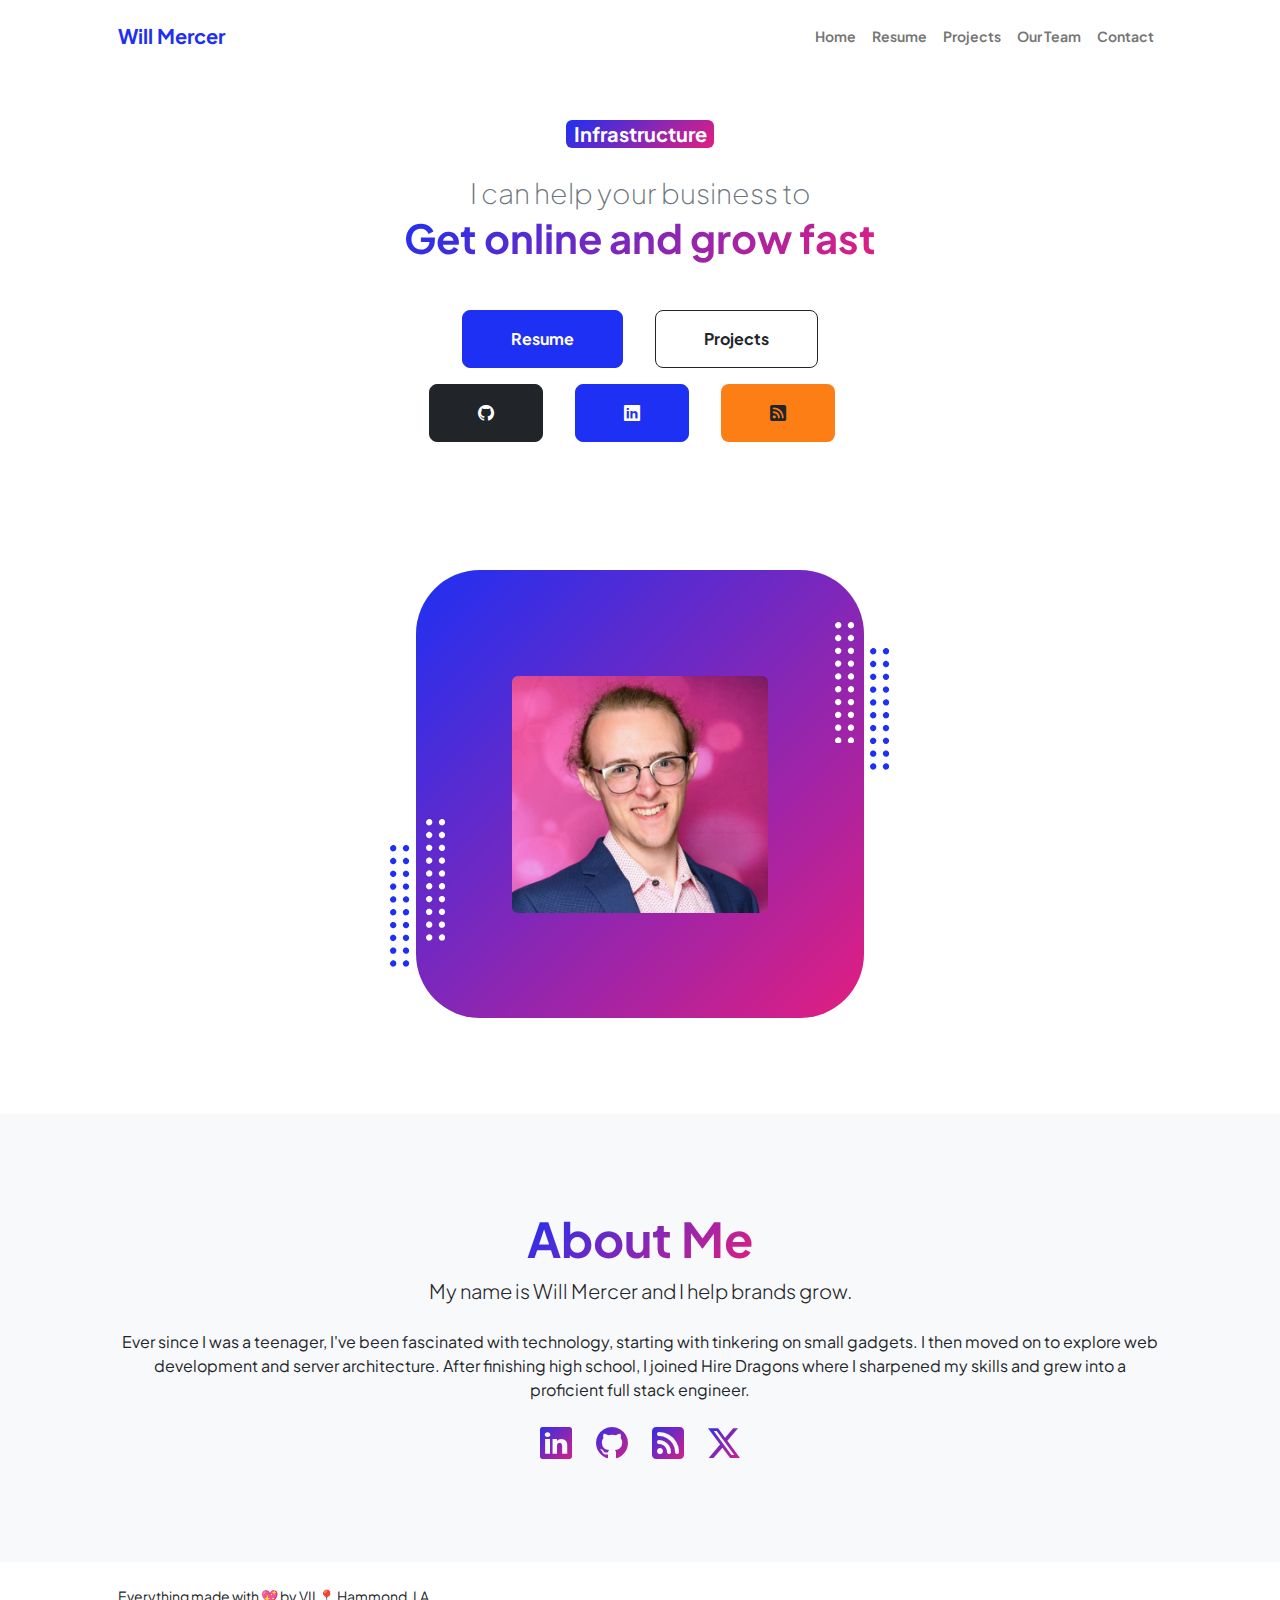
==== index.html @ 536daf63 "Update the icons library" ====
<!DOCTYPE html>
<html lang="en">
    <head>
        <meta charset="utf-8" />
        <meta name="viewport" content="width=device-width,minimum-scale=1,initial-scale=1,shrink-to-fit=no">
        <meta name="description" content="I can help your business to get online and grow fast" />
        <meta name="author" content="Will Mercer" />
        <title>Will Mercer - Welcome</title>

        <!-- Facebook Meta Tags -->
        <meta property="og:url" content="https://wdmvii.com">
        <meta property="og:type" content="website">
        <meta property="og:title" content="WDMVII">
        <meta property="og:description" content="I can help your business to get online and grow fast">
        <meta property="og:image" content="./assets/team/profile.webp">
        <!-- Twitter Meta Tags -->
        <meta name="twitter:card" content="summary_large_image">
        <meta property="twitter:domain" content="wdmvii.com">
        <meta property="twitter:url" content="https://wdmvii.com">
        <meta name="twitter:title" content="WDMVII">
        <meta name="twitter:description" content="I can help your business to get online and grow fast">
        <meta name="twitter:image" content="./assets/team/profile.webp">

        <!-- Favicon-->
        <link rel="icon" type="image/x-icon" href="./assets/favicon.ico" />
        <!-- Custom Google font-->
        <link rel="preconnect" href="https://fonts.googleapis.com" />
        <link rel="preconnect" href="https://fonts.gstatic.com" crossorigin />
        <link href="https://fonts.googleapis.com/css2?family=Plus+Jakarta+Sans:wght@100;200;300;400;500;600;700;800;900&amp;display=swap" rel="stylesheet" />
        <!-- Bootstrap icons-->
        <link href="https://cdn.jsdelivr.net/npm/bootstrap-icons@1.11.3/font/bootstrap-icons.css" rel="stylesheet" />
        <!-- Core theme CSS (includes Bootstrap)-->
        <link href="./css/styles.css" rel="stylesheet" />
        <!-- Custom CSS-->
        <link href="./css/custom.css" rel="stylesheet" />
        <!-- Meta Pixel Code -->
        <script>
        !function(f,b,e,v,n,t,s)
        {if(f.fbq)return;n=f.fbq=function(){n.callMethod?
        n.callMethod.apply(n,arguments):n.queue.push(arguments)};
        if(!f._fbq)f._fbq=n;n.push=n;n.loaded=!0;n.version='2.0';
        n.queue=[];t=b.createElement(e);t.async=!0;
        t.src=v;s=b.getElementsByTagName(e)[0];
        s.parentNode.insertBefore(t,s)}(window, document,'script',
        'https://connect.facebook.net/en_US/fbevents.js');
        fbq('init', '340538219001765');
        fbq('track', 'PageView');
        </script>
        <noscript><img height="1" width="1" style="display:none"
        src="https://www.facebook.com/tr?id=340538219001765&ev=PageView&noscript=1"
        /></noscript>
        <!-- Meta Pixel Code -->
    </head>
    <!-- Google tag (gtag.js) -->
    <script async src="https://www.googletagmanager.com/gtag/js?id=G-04E3NE372X"></script>
    <script>
    window.dataLayer = window.dataLayer || [];
    function gtag(){dataLayer.push(arguments);}
    gtag('js', new Date());

    gtag('config', 'G-04E3NE372X');
    </script>
    <!-- Google tag (gtag.js) -->
    <body class="d-flex flex-column h-100">
        <main class="flex-shrink-0">
            <!-- Navigation-->
            <nav class="navbar navbar-expand-lg navbar-light bg-white py-3">
                <div class="container px-5">
                    <a class="navbar-brand" href="/"><span class="fw-bolder text-primary">Will Mercer</span></a>
                    <button class="navbar-toggler" type="button" data-bs-toggle="collapse" data-bs-target="#navbarSupportedContent" aria-controls="navbarSupportedContent" aria-expanded="false" aria-label="Toggle navigation"><span class="navbar-toggler-icon"></span></button>
                    <div class="collapse navbar-collapse" id="navbarSupportedContent">
                        <ul class="navbar-nav ms-auto mb-2 mb-lg-0 small fw-bolder">
                            <li class="nav-item"><a class="nav-link" href="index.html">Home</a></li>
                            <li class="nav-item"><a class="nav-link" href="resume.html">Resume</a></li>
                            <li class="nav-item"><a class="nav-link" href="projects.html">Projects</a></li>
                            <li class="nav-item"><a class="nav-link" href="team.html">Our Team</a></li>
                            <li class="nav-item"><a class="nav-link" href="contact.html">Contact</a></li>
                        </ul>
                    </div>
                </div>
            </nav>
            <!-- Header-->
            <header id="main-header" class="py-5">
                <div class="container px-5 pb-5">
                    <div class="row gx-5 align-items-center">
                        <div class="col-xxl-5">
                            <!-- Header text content-->
                            <div class="text-center text-xxl-start">
                                <div class="badge bg-gradient-primary-to-secondary text-white mb-4">
                                    <div class="ticker fs-5">
                                        <div class="ticker-item fade show">Infrastructure</div>
                                        <div class="ticker-item fade d-none">Development</div>
                                        <div class="ticker-item fade d-none">Security</div>
                                        <div class="ticker-item fade d-none">Optimization</div>
                                        <div class="ticker-item fade d-none">DevOps</div>
                                        <div class="ticker-item fade d-none">Team Leadership</div>
                                        <div class="ticker-item fade d-none">Project Management</div>
                                        <div class="ticker-item fade d-none">CI/CD</div>
                                        <div class="ticker-item fade d-none">Automated Testing</div>
                                        <div class="ticker-item fade d-none">UX/UI Design</div>
                                        <div class="ticker-item fade d-none">Mentoring</div>
                                        <div class="ticker-item fade d-none">EOS</div>
                                    </div>
                                </div>                          
                                <div class="fs-3 fw-light text-muted">I can help your business to</div>
                                <div class="fs-1 display-3 fw-bolder mb-5"><span class="text-gradient d-inline">Get online and grow fast</span></div>
                                <div class="d-grid gap-3 d-sm-flex justify-content-sm-center justify-content-xxl-start mb-3">
                                    <a class="btn btn-primary btn-lg px-5 py-3 me-sm-3 fs-6 fw-bolder" href="resume.html">Resume</a>
                                    <a class="btn btn-outline-dark btn-lg px-5 py-3 fs-6 fw-bolder" href="projects.html">Projects</a>
                                </div>
                                <div class="d-grid gap-3 d-sm-flex justify-content-sm-center justify-content-xxl-start mb-3">
                                    <a target="_blank" class="btn btn-dark btn-lg px-5 py-3 me-sm-3 fs-6 fw-bolder" href="https://github.com/r0aringthunder" name="GitHub" aria-label="GitHub"><i class="bi bi-github"></i></a>
                                    <a target="_blank" class="btn btn-primary btn-lg px-5 py-3 me-sm-3 fs-6 fw-bolder" href="https://www.linkedin.com/in/will-mercer-2aa55015b/" name="Linkedin" aria-label="Linkedin"><i class="bi bi-linkedin"></i></a>
                                    <a target="_blank" class="btn btn-orange btn-lg px-5 py-3 me-sm-3 fs-6 fw-bolder" href="https://blog.wdmvii.com/" name="Blog: Lucky number VII" aria-label="Blog: Lucky number VII"><i class="bi bi-rss-fill"></i></a>
                                </div>
                            </div>
                        </div>
                        <div class="col-xxl-7">
                            <!-- Header profile picture-->
                            <div class="d-flex justify-content-center mt-5 mt-xxl-0">
                                <div class="profile bg-gradient-primary-to-secondary">
                                    <img class="profile-img rounded" src="./assets/team/profile.webp" alt="Headshot coming soon!" />
                                    <div class="dots-1">
                                        <!-- SVG Dots-->
                                        <svg version="1.1" xmlns="http://www.w3.org/2000/svg" xmlns:xlink="http://www.w3.org/1999/xlink" x="0px" y="0px" viewBox="0 0 191.6 1215.4" style="enable-background: new 0 0 191.6 1215.4" xml:space="preserve">
                                            <g transform="translate(0.000000,1280.000000) scale(0.100000,-0.100000)">
                                                <path d="M227.7,12788.6c-105-35-200-141-222-248c-43-206,163-412,369-369c155,32,275,190,260,339c-11,105-90,213-190,262        C383.7,12801.6,289.7,12808.6,227.7,12788.6z"></path>
                                                <path d="M1507.7,12788.6c-151-50-253-216-222-362c25-119,136-230,254-255c194-41,395,142,375,339c-11,105-90,213-190,262        C1663.7,12801.6,1569.7,12808.6,1507.7,12788.6z"></path>
                                                <path d="M227.7,11508.6c-105-35-200-141-222-248c-43-206,163-412,369-369c155,32,275,190,260,339c-11,105-90,213-190,262        C383.7,11521.6,289.7,11528.6,227.7,11508.6z"></path>
                                                <path d="M1507.7,11508.6c-151-50-253-216-222-362c25-119,136-230,254-255c194-41,395,142,375,339c-11,105-90,213-190,262        C1663.7,11521.6,1569.7,11528.6,1507.7,11508.6z"></path>
                                                <path d="M227.7,10228.6c-105-35-200-141-222-248c-43-206,163-412,369-369c155,32,275,190,260,339c-11,105-90,213-190,262        C383.7,10241.6,289.7,10248.6,227.7,10228.6z"></path>
                                                <path d="M1507.7,10228.6c-105-35-200-141-222-248c-43-206,163-412,369-369c155,32,275,190,260,339c-11,105-90,213-190,262        C1663.7,10241.6,1569.7,10248.6,1507.7,10228.6z"></path>
                                                <path d="M227.7,8948.6c-105-35-200-141-222-248c-43-206,163-412,369-369c155,32,275,190,260,339c-11,105-90,213-190,262        C383.7,8961.6,289.7,8968.6,227.7,8948.6z"></path>
                                                <path d="M1507.7,8948.6c-105-35-200-141-222-248c-43-206,163-412,369-369c155,32,275,190,260,339c-11,105-90,213-190,262        C1663.7,8961.6,1569.7,8968.6,1507.7,8948.6z"></path>
                                                <path d="M227.7,7668.6c-105-35-200-141-222-248c-43-206,163-412,369-369c155,32,275,190,260,339c-11,105-90,213-190,262        C383.7,7681.6,289.7,7688.6,227.7,7668.6z"></path>
                                                <path d="M1507.7,7668.6c-105-35-200-141-222-248c-43-206,163-412,369-369c155,32,275,190,260,339c-11,105-90,213-190,262        C1663.7,7681.6,1569.7,7688.6,1507.7,7668.6z"></path>
                                                <path d="M227.7,6388.6c-105-35-200-141-222-248c-43-206,163-412,369-369c155,32,275,190,260,339c-11,105-90,213-190,262        C383.7,6401.6,289.7,6408.6,227.7,6388.6z"></path>
                                                <path d="M1507.7,6388.6c-105-35-200-141-222-248c-43-206,163-412,369-369c155,32,275,190,260,339c-11,105-90,213-190,262        C1663.7,6401.6,1569.7,6408.6,1507.7,6388.6z"></path>
                                                <path d="M227.7,5108.6c-105-35-200-141-222-248c-43-206,163-412,369-369c155,32,275,190,260,339c-11,105-90,213-190,262        C383.7,5121.6,289.7,5128.6,227.7,5108.6z"></path>
                                                <path d="M1507.7,5108.6c-105-35-200-141-222-248c-43-206,163-412,369-369c155,32,275,190,260,339c-11,105-90,213-190,262        C1663.7,5121.6,1569.7,5128.6,1507.7,5108.6z"></path>
                                                <path d="M227.7,3828.6c-105-35-200-141-222-248c-43-206,163-412,369-369c155,32,275,190,260,339c-11,105-90,213-190,262        C383.7,3841.6,289.7,3848.6,227.7,3828.6z"></path>
                                                <path d="M1507.7,3828.6c-105-35-200-141-222-248c-43-206,163-412,369-369c155,32,275,190,260,339c-11,105-90,213-190,262        C1663.7,3841.6,1569.7,3848.6,1507.7,3828.6z"></path>
                                                <path d="M227.7,2548.6c-105-35-200-141-222-248c-43-206,163-412,369-369c155,32,275,190,260,339c-11,105-90,213-190,262        C383.7,2561.6,289.7,2568.6,227.7,2548.6z"></path>
                                                <path d="M1507.7,2548.6c-105-35-200-141-222-248c-43-206,163-412,369-369c155,32,275,190,260,339c-11,105-90,213-190,262        C1663.7,2561.6,1569.7,2568.6,1507.7,2548.6z"></path>
                                                <path d="M227.7,1268.6c-105-35-200-141-222-248c-43-206,163-412,369-369c155,32,275,190,260,339c-11,105-90,213-190,262        C383.7,1281.6,289.7,1288.6,227.7,1268.6z"></path>
                                                <path d="M1507.7,1268.6c-105-35-200-141-222-248c-43-206,163-412,369-369c155,32,275,190,260,339c-11,105-90,213-190,262        C1663.7,1281.6,1569.7,1288.6,1507.7,1268.6z"></path>
                                            </g>
                                        </svg>
                                        <!-- END of SVG dots-->
                                    </div>
                                    <div class="dots-2">
                                        <!-- SVG Dots-->
                                        <svg version="1.1" xmlns="http://www.w3.org/2000/svg" xmlns:xlink="http://www.w3.org/1999/xlink" x="0px" y="0px" viewBox="0 0 191.6 1215.4" style="enable-background: new 0 0 191.6 1215.4" xml:space="preserve">
                                            <g transform="translate(0.000000,1280.000000) scale(0.100000,-0.100000)">
                                                <path d="M227.7,12788.6c-105-35-200-141-222-248c-43-206,163-412,369-369c155,32,275,190,260,339c-11,105-90,213-190,262        C383.7,12801.6,289.7,12808.6,227.7,12788.6z"></path>
                                                <path d="M1507.7,12788.6c-151-50-253-216-222-362c25-119,136-230,254-255c194-41,395,142,375,339c-11,105-90,213-190,262        C1663.7,12801.6,1569.7,12808.6,1507.7,12788.6z"></path>
                                                <path d="M227.7,11508.6c-105-35-200-141-222-248c-43-206,163-412,369-369c155,32,275,190,260,339c-11,105-90,213-190,262        C383.7,11521.6,289.7,11528.6,227.7,11508.6z"></path>
                                                <path d="M1507.7,11508.6c-151-50-253-216-222-362c25-119,136-230,254-255c194-41,395,142,375,339c-11,105-90,213-190,262        C1663.7,11521.6,1569.7,11528.6,1507.7,11508.6z"></path>
                                                <path d="M227.7,10228.6c-105-35-200-141-222-248c-43-206,163-412,369-369c155,32,275,190,260,339c-11,105-90,213-190,262        C383.7,10241.6,289.7,10248.6,227.7,10228.6z"></path>
                                                <path d="M1507.7,10228.6c-105-35-200-141-222-248c-43-206,163-412,369-369c155,32,275,190,260,339c-11,105-90,213-190,262        C1663.7,10241.6,1569.7,10248.6,1507.7,10228.6z"></path>
                                                <path d="M227.7,8948.6c-105-35-200-141-222-248c-43-206,163-412,369-369c155,32,275,190,260,339c-11,105-90,213-190,262        C383.7,8961.6,289.7,8968.6,227.7,8948.6z"></path>
                                                <path d="M1507.7,8948.6c-105-35-200-141-222-248c-43-206,163-412,369-369c155,32,275,190,260,339c-11,105-90,213-190,262        C1663.7,8961.6,1569.7,8968.6,1507.7,8948.6z"></path>
                                                <path d="M227.7,7668.6c-105-35-200-141-222-248c-43-206,163-412,369-369c155,32,275,190,260,339c-11,105-90,213-190,262        C383.7,7681.6,289.7,7688.6,227.7,7668.6z"></path>
                                                <path d="M1507.7,7668.6c-105-35-200-141-222-248c-43-206,163-412,369-369c155,32,275,190,260,339c-11,105-90,213-190,262        C1663.7,7681.6,1569.7,7688.6,1507.7,7668.6z"></path>
                                                <path d="M227.7,6388.6c-105-35-200-141-222-248c-43-206,163-412,369-369c155,32,275,190,260,339c-11,105-90,213-190,262        C383.7,6401.6,289.7,6408.6,227.7,6388.6z"></path>
                                                <path d="M1507.7,6388.6c-105-35-200-141-222-248c-43-206,163-412,369-369c155,32,275,190,260,339c-11,105-90,213-190,262        C1663.7,6401.6,1569.7,6408.6,1507.7,6388.6z"></path>
                                                <path d="M227.7,5108.6c-105-35-200-141-222-248c-43-206,163-412,369-369c155,32,275,190,260,339c-11,105-90,213-190,262        C383.7,5121.6,289.7,5128.6,227.7,5108.6z"></path>
                                                <path d="M1507.7,5108.6c-105-35-200-141-222-248c-43-206,163-412,369-369c155,32,275,190,260,339c-11,105-90,213-190,262        C1663.7,5121.6,1569.7,5128.6,1507.7,5108.6z"></path>
                                                <path d="M227.7,3828.6c-105-35-200-141-222-248c-43-206,163-412,369-369c155,32,275,190,260,339c-11,105-90,213-190,262        C383.7,3841.6,289.7,3848.6,227.7,3828.6z"></path>
                                                <path d="M1507.7,3828.6c-105-35-200-141-222-248c-43-206,163-412,369-369c155,32,275,190,260,339c-11,105-90,213-190,262        C1663.7,3841.6,1569.7,3848.6,1507.7,3828.6z"></path>
                                                <path d="M227.7,2548.6c-105-35-200-141-222-248c-43-206,163-412,369-369c155,32,275,190,260,339c-11,105-90,213-190,262        C383.7,2561.6,289.7,2568.6,227.7,2548.6z"></path>
                                                <path d="M1507.7,2548.6c-105-35-200-141-222-248c-43-206,163-412,369-369c155,32,275,190,260,339c-11,105-90,213-190,262        C1663.7,2561.6,1569.7,2568.6,1507.7,2548.6z"></path>
                                                <path d="M227.7,1268.6c-105-35-200-141-222-248c-43-206,163-412,369-369c155,32,275,190,260,339c-11,105-90,213-190,262        C383.7,1281.6,289.7,1288.6,227.7,1268.6z"></path>
                                                <path d="M1507.7,1268.6c-105-35-200-141-222-248c-43-206,163-412,369-369c155,32,275,190,260,339c-11,105-90,213-190,262        C1663.7,1281.6,1569.7,1288.6,1507.7,1268.6z"></path>
                                            </g>
                                        </svg>
                                        <!-- END of SVG dots-->
                                    </div>
                                    <div class="dots-3">
                                        <!-- SVG Dots-->
                                        <svg version="1.1" xmlns="http://www.w3.org/2000/svg" xmlns:xlink="http://www.w3.org/1999/xlink" x="0px" y="0px" viewBox="0 0 191.6 1215.4" style="enable-background: new 0 0 191.6 1215.4" xml:space="preserve">
                                            <g transform="translate(0.000000,1280.000000) scale(0.100000,-0.100000)">
                                                <path d="M227.7,12788.6c-105-35-200-141-222-248c-43-206,163-412,369-369c155,32,275,190,260,339c-11,105-90,213-190,262        C383.7,12801.6,289.7,12808.6,227.7,12788.6z"></path>
                                                <path d="M1507.7,12788.6c-151-50-253-216-222-362c25-119,136-230,254-255c194-41,395,142,375,339c-11,105-90,213-190,262        C1663.7,12801.6,1569.7,12808.6,1507.7,12788.6z"></path>
                                                <path d="M227.7,11508.6c-105-35-200-141-222-248c-43-206,163-412,369-369c155,32,275,190,260,339c-11,105-90,213-190,262        C383.7,11521.6,289.7,11528.6,227.7,11508.6z"></path>
                                                <path d="M1507.7,11508.6c-151-50-253-216-222-362c25-119,136-230,254-255c194-41,395,142,375,339c-11,105-90,213-190,262        C1663.7,11521.6,1569.7,11528.6,1507.7,11508.6z"></path>
                                                <path d="M227.7,10228.6c-105-35-200-141-222-248c-43-206,163-412,369-369c155,32,275,190,260,339c-11,105-90,213-190,262        C383.7,10241.6,289.7,10248.6,227.7,10228.6z"></path>
                                                <path d="M1507.7,10228.6c-105-35-200-141-222-248c-43-206,163-412,369-369c155,32,275,190,260,339c-11,105-90,213-190,262        C1663.7,10241.6,1569.7,10248.6,1507.7,10228.6z"></path>
                                                <path d="M227.7,8948.6c-105-35-200-141-222-248c-43-206,163-412,369-369c155,32,275,190,260,339c-11,105-90,213-190,262        C383.7,8961.6,289.7,8968.6,227.7,8948.6z"></path>
                                                <path d="M1507.7,8948.6c-105-35-200-141-222-248c-43-206,163-412,369-369c155,32,275,190,260,339c-11,105-90,213-190,262        C1663.7,8961.6,1569.7,8968.6,1507.7,8948.6z"></path>
                                                <path d="M227.7,7668.6c-105-35-200-141-222-248c-43-206,163-412,369-369c155,32,275,190,260,339c-11,105-90,213-190,262        C383.7,7681.6,289.7,7688.6,227.7,7668.6z"></path>
                                                <path d="M1507.7,7668.6c-105-35-200-141-222-248c-43-206,163-412,369-369c155,32,275,190,260,339c-11,105-90,213-190,262        C1663.7,7681.6,1569.7,7688.6,1507.7,7668.6z"></path>
                                                <path d="M227.7,6388.6c-105-35-200-141-222-248c-43-206,163-412,369-369c155,32,275,190,260,339c-11,105-90,213-190,262        C383.7,6401.6,289.7,6408.6,227.7,6388.6z"></path>
                                                <path d="M1507.7,6388.6c-105-35-200-141-222-248c-43-206,163-412,369-369c155,32,275,190,260,339c-11,105-90,213-190,262        C1663.7,6401.6,1569.7,6408.6,1507.7,6388.6z"></path>
                                                <path d="M227.7,5108.6c-105-35-200-141-222-248c-43-206,163-412,369-369c155,32,275,190,260,339c-11,105-90,213-190,262        C383.7,5121.6,289.7,5128.6,227.7,5108.6z"></path>
                                                <path d="M1507.7,5108.6c-105-35-200-141-222-248c-43-206,163-412,369-369c155,32,275,190,260,339c-11,105-90,213-190,262        C1663.7,5121.6,1569.7,5128.6,1507.7,5108.6z"></path>
                                                <path d="M227.7,3828.6c-105-35-200-141-222-248c-43-206,163-412,369-369c155,32,275,190,260,339c-11,105-90,213-190,262        C383.7,3841.6,289.7,3848.6,227.7,3828.6z"></path>
                                                <path d="M1507.7,3828.6c-105-35-200-141-222-248c-43-206,163-412,369-369c155,32,275,190,260,339c-11,105-90,213-190,262        C1663.7,3841.6,1569.7,3848.6,1507.7,3828.6z"></path>
                                                <path d="M227.7,2548.6c-105-35-200-141-222-248c-43-206,163-412,369-369c155,32,275,190,260,339c-11,105-90,213-190,262        C383.7,2561.6,289.7,2568.6,227.7,2548.6z"></path>
                                                <path d="M1507.7,2548.6c-105-35-200-141-222-248c-43-206,163-412,369-369c155,32,275,190,260,339c-11,105-90,213-190,262        C1663.7,2561.6,1569.7,2568.6,1507.7,2548.6z"></path>
                                                <path d="M227.7,1268.6c-105-35-200-141-222-248c-43-206,163-412,369-369c155,32,275,190,260,339c-11,105-90,213-190,262        C383.7,1281.6,289.7,1288.6,227.7,1268.6z"></path>
                                                <path d="M1507.7,1268.6c-105-35-200-141-222-248c-43-206,163-412,369-369c155,32,275,190,260,339c-11,105-90,213-190,262        C1663.7,1281.6,1569.7,1288.6,1507.7,1268.6z"></path>
                                            </g>
                                        </svg>
                                        <!-- END of SVG dots-->
                                    </div>
                                    <div class="dots-4">
                                        <!-- SVG Dots-->
                                        <svg version="1.1" xmlns="http://www.w3.org/2000/svg" xmlns:xlink="http://www.w3.org/1999/xlink" x="0px" y="0px" viewBox="0 0 191.6 1215.4" style="enable-background: new 0 0 191.6 1215.4" xml:space="preserve">
                                            <g transform="translate(0.000000,1280.000000) scale(0.100000,-0.100000)">
                                                <path d="M227.7,12788.6c-105-35-200-141-222-248c-43-206,163-412,369-369c155,32,275,190,260,339c-11,105-90,213-190,262        C383.7,12801.6,289.7,12808.6,227.7,12788.6z"></path>
                                                <path d="M1507.7,12788.6c-151-50-253-216-222-362c25-119,136-230,254-255c194-41,395,142,375,339c-11,105-90,213-190,262        C1663.7,12801.6,1569.7,12808.6,1507.7,12788.6z"></path>
                                                <path d="M227.7,11508.6c-105-35-200-141-222-248c-43-206,163-412,369-369c155,32,275,190,260,339c-11,105-90,213-190,262        C383.7,11521.6,289.7,11528.6,227.7,11508.6z"></path>
                                                <path d="M1507.7,11508.6c-151-50-253-216-222-362c25-119,136-230,254-255c194-41,395,142,375,339c-11,105-90,213-190,262        C1663.7,11521.6,1569.7,11528.6,1507.7,11508.6z"></path>
                                                <path d="M227.7,10228.6c-105-35-200-141-222-248c-43-206,163-412,369-369c155,32,275,190,260,339c-11,105-90,213-190,262        C383.7,10241.6,289.7,10248.6,227.7,10228.6z"></path>
                                                <path d="M1507.7,10228.6c-105-35-200-141-222-248c-43-206,163-412,369-369c155,32,275,190,260,339c-11,105-90,213-190,262        C1663.7,10241.6,1569.7,10248.6,1507.7,10228.6z"></path>
                                                <path d="M227.7,8948.6c-105-35-200-141-222-248c-43-206,163-412,369-369c155,32,275,190,260,339c-11,105-90,213-190,262        C383.7,8961.6,289.7,8968.6,227.7,8948.6z"></path>
                                                <path d="M1507.7,8948.6c-105-35-200-141-222-248c-43-206,163-412,369-369c155,32,275,190,260,339c-11,105-90,213-190,262        C1663.7,8961.6,1569.7,8968.6,1507.7,8948.6z"></path>
                                                <path d="M227.7,7668.6c-105-35-200-141-222-248c-43-206,163-412,369-369c155,32,275,190,260,339c-11,105-90,213-190,262        C383.7,7681.6,289.7,7688.6,227.7,7668.6z"></path>
                                                <path d="M1507.7,7668.6c-105-35-200-141-222-248c-43-206,163-412,369-369c155,32,275,190,260,339c-11,105-90,213-190,262        C1663.7,7681.6,1569.7,7688.6,1507.7,7668.6z"></path>
                                                <path d="M227.7,6388.6c-105-35-200-141-222-248c-43-206,163-412,369-369c155,32,275,190,260,339c-11,105-90,213-190,262        C383.7,6401.6,289.7,6408.6,227.7,6388.6z"></path>
                                                <path d="M1507.7,6388.6c-105-35-200-141-222-248c-43-206,163-412,369-369c155,32,275,190,260,339c-11,105-90,213-190,262        C1663.7,6401.6,1569.7,6408.6,1507.7,6388.6z"></path>
                                                <path d="M227.7,5108.6c-105-35-200-141-222-248c-43-206,163-412,369-369c155,32,275,190,260,339c-11,105-90,213-190,262        C383.7,5121.6,289.7,5128.6,227.7,5108.6z"></path>
                                                <path d="M1507.7,5108.6c-105-35-200-141-222-248c-43-206,163-412,369-369c155,32,275,190,260,339c-11,105-90,213-190,262        C1663.7,5121.6,1569.7,5128.6,1507.7,5108.6z"></path>
                                                <path d="M227.7,3828.6c-105-35-200-141-222-248c-43-206,163-412,369-369c155,32,275,190,260,339c-11,105-90,213-190,262        C383.7,3841.6,289.7,3848.6,227.7,3828.6z"></path>
                                                <path d="M1507.7,3828.6c-105-35-200-141-222-248c-43-206,163-412,369-369c155,32,275,190,260,339c-11,105-90,213-190,262        C1663.7,3841.6,1569.7,3848.6,1507.7,3828.6z"></path>
                                                <path d="M227.7,2548.6c-105-35-200-141-222-248c-43-206,163-412,369-369c155,32,275,190,260,339c-11,105-90,213-190,262        C383.7,2561.6,289.7,2568.6,227.7,2548.6z"></path>
                                                <path d="M1507.7,2548.6c-105-35-200-141-222-248c-43-206,163-412,369-369c155,32,275,190,260,339c-11,105-90,213-190,262        C1663.7,2561.6,1569.7,2568.6,1507.7,2548.6z"></path>
                                                <path d="M227.7,1268.6c-105-35-200-141-222-248c-43-206,163-412,369-369c155,32,275,190,260,339c-11,105-90,213-190,262        C383.7,1281.6,289.7,1288.6,227.7,1268.6z"></path>
                                                <path d="M1507.7,1268.6c-105-35-200-141-222-248c-43-206,163-412,369-369c155,32,275,190,260,339c-11,105-90,213-190,262        C1663.7,1281.6,1569.7,1288.6,1507.7,1268.6z"></path>
                                            </g>
                                        </svg>
                                        <!-- END of SVG dots-->
                                    </div>
                                </div>
                            </div>
                        </div>
                    </div>
                </div>
            </header>
            <!-- About Section-->
            <section class="bg-light py-5">
                <div class="container px-5">
                    <div class="row gx-5 justify-content-center">
                        <div class="col-xxl-8">
                            <div class="text-center my-5">
                                <h2 class="display-5 fw-bolder"><span class="text-gradient d-inline">About Me</span></h2>
                                <p class="lead mb-4">My name is Will Mercer and I help brands grow.</p>
                                <p>Ever since I was a teenager, I've been fascinated with technology, starting with tinkering on small gadgets. I then moved on to explore web development and server architecture. After finishing high school, I joined Hire Dragons where I sharpened my skills and grew into a proficient full stack engineer.</p>
                                <div class="d-flex justify-content-center fs-2 gap-4">
                                    <a class="text-gradient" target="_blank" href="https://www.linkedin.com/in/will-mercer-2aa55015b/" name="Linkedin" aria-label="Linkedin"><i class="bi bi-linkedin"></i></a>
                                    <a class="text-gradient" target="_blank" href="https://github.com/r0aringthunder" name="GitHub" aria-label="GitHub"><i class="bi bi-github"></i></a>
                                    <a class="text-gradient" target="_blank" href="https://blog.wdmvii.com/" name="Blog: Lucky number VII" aria-label="Blog: Lucky number VII"><i class="bi bi-rss-fill"></i></a>
                                    <a class="text-gradient" target="_blank" href="https://twitter.com/wdmvii" name="X - Formerly Twitter" aria-label="X - Formerly Twitter"><i class="bi bi-twitter-x"></i></a>
                                </div>
                            </div>
                        </div>
                    </div>
                </div>
            </section>
        </main>
        <!-- Footer-->
        <footer class="bg-white py-4 mt-auto">
            <div class="container px-5">
                <div class="row align-items-center justify-content-between flex-column flex-sm-row">
                    <div class="col-auto"><div class="small m-0">Everything made with 💖 by VII 📍 Hammond, LA</div></div>
                </div>
            </div>
        </footer>
        <!-- Bootstrap core JS-->
        <script src="https://cdn.jsdelivr.net/npm/bootstrap@5.2.3/dist/js/bootstrap.bundle.min.js"></script>
        <!-- Core JS-->
        <script src="./js/scripts.js"></script>
        <script src="./js/posthog.js"></script>
    </body>
</html>
---- css/styles.css ----
@charset "UTF-8"; /*!
 * Bootstrap  v5.2.3 (https://getbootstrap.com/)
 * Copyright 2011-2022 The Bootstrap Authors
 * Copyright 2011-2022 Twitter, Inc.
 * Licensed under MIT (https://github.com/twbs/bootstrap/blob/main/LICENSE)
 */
.form-control,
.form-select {
    transition: border-color 0.15s ease-in-out, box-shadow 0.15s ease-in-out;
}
.btn-danger,
.btn-dark,
.btn-info,
.btn-light,
.btn-primary,
.btn-secondary,
.btn-success,
.btn-warning {
    --bs-btn-active-shadow: inset 0 3px 5px rgba(0, 0, 0, 0.125);
}
.card,
.popover,
.toast-body,
.tooltip,
code {
    word-wrap: break-word;
}
.form-label,
dd,
legend {
    margin-bottom: 0.5rem;
}
progress,
sub,
sup {
    vertical-align: baseline;
}
.img-fluid,
.img-thumbnail {
    max-width: 100%;
    height: auto;
}
.g-0,
.gy-0,
.row {
    --bs-gutter-y: 0;
}
.btn-check,
.form-floating > label {
    position: absolute;
    pointer-events: none;
}
.accordion-button,
.alert,
.btn .badge,
.carousel,
.dropdown,
.dropdown-center,
.dropend,
.dropstart,
.dropup,
.dropup-center,
.form-floating,
.input-group,
.input-group .btn,
.list-group-item,
.page-link,
sub,
sup {
    position: relative;
}
.btn,
.btn-link {
    --bs-btn-font-weight: 400;
}
.carousel-indicators .active,
.form-control:disabled,
select:disabled {
    opacity: 1;
}
.dropdown-menu,
.dropdown-menu-dark {
    --bs-dropdown-border-color: var(--bs-border-color-translucent);
    --bs-dropdown-divider-bg: var(--bs-border-color-translucent);
    --bs-dropdown-link-active-color: #fff;
    --bs-dropdown-link-active-bg: #1e30f3;
    --bs-dropdown-link-disabled-color: #adb5bd;
}
.dropdown-header,
.dropdown-item,
.dropdown-toggle,
.input-group-text,
.navbar-brand {
    white-space: nowrap;
}
.nav,
.navbar-nav {
    --bs-nav-link-padding-y: 0.5rem;
    --bs-nav-link-font-weight: ;
}
.breadcrumb,
.carousel-indicators,
.dropdown-menu,
.nav,
.navbar-nav,
.pagination {
    list-style: none;
}
.border-danger,
.border-dark,
.border-info,
.border-light,
.border-opacity-100,
.border-primary,
.border-secondary,
.border-success,
.border-warning,
.border-white {
    --bs-border-opacity: 1;
}
.border-1,
:root {
    --bs-border-width: 1px;
}
.text-black,
.text-black-50,
.text-body,
.text-danger,
.text-dark,
.text-info,
.text-light,
.text-muted,
.text-opacity-100,
.text-primary,
.text-reset,
.text-secondary,
.text-success,
.text-warning,
.text-white,
.text-white-50 {
    --bs-text-opacity: 1;
}
.bg-black,
.bg-body,
.bg-danger,
.bg-dark,
.bg-info,
.bg-light,
.bg-opacity-100,
.bg-primary,
.bg-secondary,
.bg-success,
.bg-transparent,
.bg-warning,
.bg-white {
    --bs-bg-opacity: 1;
}
:root {
    --bs-blue: #1e30f3;
    --bs-indigo: #6610f2;
    --bs-purple: #6f42c1;
    --bs-pink: #e21e80;
    --bs-red: #dc3545;
    --bs-orange: #fd7e14;
    --bs-yellow: #ffc107;
    --bs-green: #198754;
    --bs-teal: #20c997;
    --bs-cyan: #0dcaf0;
    --bs-black: #000;
    --bs-white: #fff;
    --bs-gray: #6c757d;
    --bs-gray-dark: #343a40;
    --bs-gray-100: #f8f9fa;
    --bs-gray-200: #e9ecef;
    --bs-gray-300: #dee2e6;
    --bs-gray-400: #ced4da;
    --bs-gray-500: #adb5bd;
    --bs-gray-600: #6c757d;
    --bs-gray-700: #495057;
    --bs-gray-800: #343a40;
    --bs-gray-900: #212529;
    --bs-primary: #1e30f3;
    --bs-secondary: #e21e80;
    --bs-success: #198754;
    --bs-info: #0dcaf0;
    --bs-warning: #ffc107;
    --bs-danger: #dc3545;
    --bs-light: #f8f9fa;
    --bs-dark: #212529;
    --bs-primary-rgb: 30, 48, 243;
    --bs-secondary-rgb: 226, 30, 128;
    --bs-success-rgb: 25, 135, 84;
    --bs-info-rgb: 13, 202, 240;
    --bs-warning-rgb: 255, 193, 7;
    --bs-danger-rgb: 220, 53, 69;
    --bs-light-rgb: 248, 249, 250;
    --bs-dark-rgb: 33, 37, 41;
    --bs-white-rgb: 255, 255, 255;
    --bs-black-rgb: 0, 0, 0;
    --bs-body-color-rgb: 33, 37, 41;
    --bs-body-bg-rgb: 255, 255, 255;
    --bs-font-sans-serif: "Plus Jakarta Sans";
    --bs-font-monospace: SFMono-Regular, Menlo, Monaco, Consolas, "Liberation Mono", "Courier New", monospace;
    --bs-gradient: linear-gradient(180deg, rgba(255, 255, 255, 0.15), rgba(255, 255, 255, 0));
    --bs-body-font-family: var(--bs-font-sans-serif);
    --bs-body-font-size: 1rem;
    --bs-body-font-weight: 400;
    --bs-body-line-height: 1.5;
    --bs-body-color: #212529;
    --bs-body-bg: #fff;
    --bs-border-style: solid;
    --bs-border-color: #dee2e6;
    --bs-border-color-translucent: rgba(0, 0, 0, 0.175);
    --bs-border-radius: 0.375rem;
    --bs-border-radius-sm: 0.25rem;
    --bs-border-radius-lg: 0.5rem;
    --bs-border-radius-xl: 1rem;
    --bs-border-radius-2xl: 2rem;
    --bs-border-radius-pill: 50rem;
    --bs-link-color: #1e30f3;
    --bs-link-hover-color: #1826c2;
    --bs-code-color: #e21e80;
    --bs-highlight-bg: #fff3cd;
}
*,
::after,
::before {
    box-sizing: border-box;
}
@media (prefers-reduced-motion: no-preference) {
    :root {
        scroll-behavior: smooth;
    }
}
body {
    margin: 0;
    font-family: var(--bs-body-font-family);
    font-size: var(--bs-body-font-size);
    font-weight: var(--bs-body-font-weight);
    line-height: var(--bs-body-line-height);
    color: var(--bs-body-color);
    text-align: var(--bs-body-text-align);
    background-color: var(--bs-body-bg);
    -webkit-text-size-adjust: 100%;
    -webkit-tap-highlight-color: transparent;
}
.alert-heading,
a > code,
hr,
pre code {
    color: inherit;
}
hr {
    margin: 1rem 0;
    border: 0;
    border-top: 1px solid;
    opacity: 0.25;
}
.h1,
.h2,
.h3,
.h4,
.h5,
.h6,
h1,
h2,
h3,
h4,
h5,
h6 {
    margin-top: 0;
    margin-bottom: 0.5rem;
    font-weight: 500;
    line-height: 1.2;
}
.blockquote,
.blockquote-footer,
address,
dl,
ol,
p,
pre,
ul {
    margin-bottom: 1rem;
}
address,
legend {
    line-height: inherit;
}
.display-6,
.h1,
h1 {
    font-size: calc(1.375rem + 1.5vw);
}
.h2,
h2 {
    font-size: calc(1.325rem + 0.9vw);
}
.h3,
h3 {
    font-size: calc(1.3rem + 0.6vw);
}
.h4,
h4 {
    font-size: calc(1.275rem + 0.3vw);
}
.blockquote,
.h5,
h5 {
    font-size: 1.25rem;
}
.h6,
h6 {
    font-size: 1rem;
}
.list-group-horizontal > .list-group-item.active,
dl,
ol,
p,
ul {
    margin-top: 0;
}
abbr[title] {
    -webkit-text-decoration: underline dotted;
    text-decoration: underline dotted;
    cursor: help;
    -webkit-text-decoration-skip-ink: none;
    text-decoration-skip-ink: none;
}
.btn,
.form-control-color:not(:disabled):not([readonly]),
.form-control[type="file"]:not(:disabled):not([readonly]),
[role="button"],
[type="button"]:not(:disabled),
[type="reset"]:not(:disabled),
[type="submit"]:not(:disabled),
button:not(:disabled),
summary {
    cursor: pointer;
}
address {
    font-style: normal;
}
ol,
ul {
    padding-left: 2rem;
}
.accordion-header,
.blockquote > :last-child,
.card-text:last-child,
ol ol,
ol ul,
ul ol,
ul ul {
    margin-bottom: 0;
}
.alert-link,
dt {
    font-weight: 700;
}
.card > hr,
.dropdown-toggle-split::after,
.dropdown-toggle:empty::after,
.dropend .dropdown-toggle-split::after,
.dropend .dropdown-toggle:empty::after,
.dropstart .dropdown-toggle:empty::after,
.dropup .dropdown-toggle-split::after,
.dropup .dropdown-toggle:empty::after,
dd {
    margin-left: 0;
}
blockquote,
figure {
    margin: 0 0 1rem;
}
b,
strong {
    font-weight: bolder;
}
.small,
code,
kbd,
pre,
small {
    font-size: 0.875em;
}
.mark,
mark {
    padding: 0.1875em;
    background-color: var(--bs-highlight-bg);
}
sub,
sup {
    font-size: 0.75em;
    line-height: 0;
}
sub {
    bottom: -0.25em;
}
sup {
    top: -0.5em;
}
a {
    color: var(--bs-link-color);
    text-decoration: underline;
}
a:hover {
    color: var(--bs-link-hover-color);
}
a:not([href]):not([class]),
a:not([href]):not([class]):hover {
    color: inherit;
    text-decoration: none;
}
code,
kbd,
pre,
samp {
    font-family: var(--bs-font-monospace);
    font-size: 1em;
}
pre {
    display: block;
    margin-top: 0;
    overflow: auto;
}
pre code {
    font-size: inherit;
    word-break: normal;
}
code {
    color: var(--bs-code-color);
}
kbd {
    padding: 0.1875rem 0.375rem;
    color: var(--bs-body-bg);
    background-color: var(--bs-body-color);
    border-radius: 0.25rem;
}
kbd kbd {
    padding: 0;
    font-size: 1em;
}
img,
svg {
    vertical-align: middle;
}
table {
    caption-side: bottom;
    border-collapse: collapse;
}
caption {
    padding-top: 0.5rem;
    padding-bottom: 0.5rem;
    color: #6c757d;
    text-align: left;
}
th {
    text-align: inherit;
    text-align: -webkit-match-parent;
}
tbody,
td,
tfoot,
th,
thead,
tr {
    border: 0 solid;
    border-color: inherit;
}
.figure,
.list-inline-item,
label,
output {
    display: inline-block;
}
.accordion-flush .accordion-item .accordion-button,
.accordion-flush .accordion-item .accordion-button.collapsed,
.list-group-flush,
.modal-fullscreen .modal-footer,
.modal-fullscreen .modal-header,
button {
    border-radius: 0;
}
fieldset,
iframe {
    border: 0;
}
.form-control-plaintext:focus,
.form-range:focus,
button:focus:not(:focus-visible) {
    outline: 0;
}
button,
input,
optgroup,
select,
textarea {
    margin: 0;
    font-family: inherit;
    font-size: inherit;
    line-height: inherit;
}
button,
select {
    text-transform: none;
}
select {
    word-wrap: normal;
}
[list]:not([type="date"]):not([type="datetime-local"]):not([type="month"]):not([type="week"]):not([type="time"])::-webkit-calendar-picker-indicator {
    display: none !important;
}
[type="button"],
[type="reset"],
[type="submit"],
button {
    -webkit-appearance: button;
}
::-moz-focus-inner {
    padding: 0;
    border-style: none;
}
textarea {
    resize: vertical;
}
fieldset {
    min-width: 0;
    padding: 0;
    margin: 0;
}
legend {
    float: left;
    width: 100%;
    padding: 0;
    font-size: calc(1.275rem + 0.3vw);
}
legend + * {
    clear: left;
}
::-webkit-datetime-edit-day-field,
::-webkit-datetime-edit-fields-wrapper,
::-webkit-datetime-edit-hour-field,
::-webkit-datetime-edit-minute,
::-webkit-datetime-edit-month-field,
::-webkit-datetime-edit-text,
::-webkit-datetime-edit-year-field {
    padding: 0;
}
::-webkit-inner-spin-button {
    height: auto;
}
[type="search"] {
    outline-offset: -2px;
    -webkit-appearance: textfield;
}
::-webkit-search-decoration {
    -webkit-appearance: none;
}
::-webkit-color-swatch-wrapper {
    padding: 0;
}
::file-selector-button {
    font: inherit;
    -webkit-appearance: button;
}
.display-1,
.display-2,
.display-3,
.display-4,
.display-5,
.display-6 {
    font-weight: 300;
    line-height: 1.2;
}
.form-control,
.form-select {
    -webkit-appearance: none;
    font-weight: 400;
}
summary {
    display: list-item;
}
.d-none,
[hidden] {
    display: none !important;
}
.lead {
    font-size: 1.25rem;
    font-weight: 300;
}
.display-1 {
    font-size: calc(1.625rem + 4.5vw);
}
.display-2 {
    font-size: calc(1.575rem + 3.9vw);
}
.display-3 {
    font-size: calc(1.525rem + 3.3vw);
}
.display-4 {
    font-size: calc(1.475rem + 2.7vw);
}
.display-5 {
    font-size: calc(1.425rem + 2.1vw);
}
.list-inline,
.list-unstyled {
    padding-left: 0;
    list-style: none;
}
.list-inline-item:not(:last-child) {
    margin-right: 0.5rem;
}
.initialism {
    font-size: 0.875em;
    text-transform: uppercase;
}
.blockquote-footer,
.figure-caption {
    font-size: 0.875em;
    color: #6c757d;
}
.blockquote-footer {
    margin-top: -1rem;
}
.blockquote-footer::before {
    content: "— ";
}
.img-thumbnail {
    padding: 0.25rem;
    background-color: #fff;
    border: 1px solid var(--bs-border-color);
    border-radius: 0.375rem;
}
.figure-img {
    margin-bottom: 0.5rem;
    line-height: 1;
}
.container,
.container-fluid,
.container-lg,
.container-md,
.container-sm,
.container-xl,
.container-xxl {
    --bs-gutter-x: 1.5rem;
    --bs-gutter-y: 0;
    width: 100%;
    padding-right: calc(var(--bs-gutter-x) * 0.5);
    padding-left: calc(var(--bs-gutter-x) * 0.5);
    margin-right: auto;
    margin-left: auto;
}
@media (min-width: 576px) {
    .container,
    .container-sm {
        max-width: 540px;
    }
    .col-sm {
        flex: 1 0 0%;
    }
    .col-sm-auto,
    .row-cols-sm-auto > * {
        flex: 0 0 auto;
        width: auto;
    }
    .col-sm-12,
    .row-cols-sm-1 > * {
        flex: 0 0 auto;
        width: 100%;
    }
    .col-sm-6,
    .row-cols-sm-2 > * {
        flex: 0 0 auto;
        width: 50%;
    }
    .row-cols-sm-3 > * {
        flex: 0 0 auto;
        width: 33.3333333333%;
    }
    .col-sm-3,
    .row-cols-sm-4 > * {
        flex: 0 0 auto;
        width: 25%;
    }
    .row-cols-sm-5 > * {
        flex: 0 0 auto;
        width: 20%;
    }
    .row-cols-sm-6 > * {
        flex: 0 0 auto;
        width: 16.6666666667%;
    }
    .col-sm-1 {
        flex: 0 0 auto;
        width: 8.33333333%;
    }
    .col-sm-2 {
        flex: 0 0 auto;
        width: 16.66666667%;
    }
    .col-sm-4 {
        flex: 0 0 auto;
        width: 33.33333333%;
    }
    .col-sm-5 {
        flex: 0 0 auto;
        width: 41.66666667%;
    }
    .col-sm-7 {
        flex: 0 0 auto;
        width: 58.33333333%;
    }
    .col-sm-8 {
        flex: 0 0 auto;
        width: 66.66666667%;
    }
    .col-sm-9 {
        flex: 0 0 auto;
        width: 75%;
    }
    .col-sm-10 {
        flex: 0 0 auto;
        width: 83.33333333%;
    }
    .col-sm-11 {
        flex: 0 0 auto;
        width: 91.66666667%;
    }
    .offset-sm-0 {
        margin-left: 0;
    }
    .offset-sm-1 {
        margin-left: 8.33333333%;
    }
    .offset-sm-2 {
        margin-left: 16.66666667%;
    }
    .offset-sm-3 {
        margin-left: 25%;
    }
    .offset-sm-4 {
        margin-left: 33.33333333%;
    }
    .offset-sm-5 {
        margin-left: 41.66666667%;
    }
    .offset-sm-6 {
        margin-left: 50%;
    }
    .offset-sm-7 {
        margin-left: 58.33333333%;
    }
    .offset-sm-8 {
        margin-left: 66.66666667%;
    }
    .offset-sm-9 {
        margin-left: 75%;
    }
    .offset-sm-10 {
        margin-left: 83.33333333%;
    }
    .offset-sm-11 {
        margin-left: 91.66666667%;
    }
    .g-sm-0,
    .gx-sm-0 {
        --bs-gutter-x: 0;
    }
    .g-sm-0,
    .gy-sm-0 {
        --bs-gutter-y: 0;
    }
    .g-sm-1,
    .gx-sm-1 {
        --bs-gutter-x: 0.25rem;
    }
    .g-sm-1,
    .gy-sm-1 {
        --bs-gutter-y: 0.25rem;
    }
    .g-sm-2,
    .gx-sm-2 {
        --bs-gutter-x: 0.5rem;
    }
    .g-sm-2,
    .gy-sm-2 {
        --bs-gutter-y: 0.5rem;
    }
    .g-sm-3,
    .gx-sm-3 {
        --bs-gutter-x: 1rem;
    }
    .g-sm-3,
    .gy-sm-3 {
        --bs-gutter-y: 1rem;
    }
    .g-sm-4,
    .gx-sm-4 {
        --bs-gutter-x: 1.5rem;
    }
    .g-sm-4,
    .gy-sm-4 {
        --bs-gutter-y: 1.5rem;
    }
    .g-sm-5,
    .gx-sm-5 {
        --bs-gutter-x: 3rem;
    }
    .g-sm-5,
    .gy-sm-5 {
        --bs-gutter-y: 3rem;
    }
}
@media (min-width: 768px) {
    .container,
    .container-md,
    .container-sm {
        max-width: 720px;
    }
    .col-md {
        flex: 1 0 0%;
    }
    .col-md-auto,
    .row-cols-md-auto > * {
        flex: 0 0 auto;
        width: auto;
    }
    .col-md-12,
    .row-cols-md-1 > * {
        flex: 0 0 auto;
        width: 100%;
    }
    .col-md-6,
    .row-cols-md-2 > * {
        flex: 0 0 auto;
        width: 50%;
    }
    .row-cols-md-3 > * {
        flex: 0 0 auto;
        width: 33.3333333333%;
    }
    .col-md-3,
    .row-cols-md-4 > * {
        flex: 0 0 auto;
        width: 25%;
    }
    .row-cols-md-5 > * {
        flex: 0 0 auto;
        width: 20%;
    }
    .row-cols-md-6 > * {
        flex: 0 0 auto;
        width: 16.6666666667%;
    }
    .col-md-1 {
        flex: 0 0 auto;
        width: 8.33333333%;
    }
    .col-md-2 {
        flex: 0 0 auto;
        width: 16.66666667%;
    }
    .col-md-4 {
        flex: 0 0 auto;
        width: 33.33333333%;
    }
    .col-md-5 {
        flex: 0 0 auto;
        width: 41.66666667%;
    }
    .col-md-7 {
        flex: 0 0 auto;
        width: 58.33333333%;
    }
    .col-md-8 {
        flex: 0 0 auto;
        width: 66.66666667%;
    }
    .col-md-9 {
        flex: 0 0 auto;
        width: 75%;
    }
    .col-md-10 {
        flex: 0 0 auto;
        width: 83.33333333%;
    }
    .col-md-11 {
        flex: 0 0 auto;
        width: 91.66666667%;
    }
    .offset-md-0 {
        margin-left: 0;
    }
    .offset-md-1 {
        margin-left: 8.33333333%;
    }
    .offset-md-2 {
        margin-left: 16.66666667%;
    }
    .offset-md-3 {
        margin-left: 25%;
    }
    .offset-md-4 {
        margin-left: 33.33333333%;
    }
    .offset-md-5 {
        margin-left: 41.66666667%;
    }
    .offset-md-6 {
        margin-left: 50%;
    }
    .offset-md-7 {
        margin-left: 58.33333333%;
    }
    .offset-md-8 {
        margin-left: 66.66666667%;
    }
    .offset-md-9 {
        margin-left: 75%;
    }
    .offset-md-10 {
        margin-left: 83.33333333%;
    }
    .offset-md-11 {
        margin-left: 91.66666667%;
    }
    .g-md-0,
    .gx-md-0 {
        --bs-gutter-x: 0;
    }
    .g-md-0,
    .gy-md-0 {
        --bs-gutter-y: 0;
    }
    .g-md-1,
    .gx-md-1 {
        --bs-gutter-x: 0.25rem;
    }
    .g-md-1,
    .gy-md-1 {
        --bs-gutter-y: 0.25rem;
    }
    .g-md-2,
    .gx-md-2 {
        --bs-gutter-x: 0.5rem;
    }
    .g-md-2,
    .gy-md-2 {
        --bs-gutter-y: 0.5rem;
    }
    .g-md-3,
    .gx-md-3 {
        --bs-gutter-x: 1rem;
    }
    .g-md-3,
    .gy-md-3 {
        --bs-gutter-y: 1rem;
    }
    .g-md-4,
    .gx-md-4 {
        --bs-gutter-x: 1.5rem;
    }
    .g-md-4,
    .gy-md-4 {
        --bs-gutter-y: 1.5rem;
    }
    .g-md-5,
    .gx-md-5 {
        --bs-gutter-x: 3rem;
    }
    .g-md-5,
    .gy-md-5 {
        --bs-gutter-y: 3rem;
    }
}
@media (min-width: 992px) {
    .container,
    .container-lg,
    .container-md,
    .container-sm {
        max-width: 960px;
    }
    .col-lg {
        flex: 1 0 0%;
    }
    .col-lg-auto,
    .row-cols-lg-auto > * {
        flex: 0 0 auto;
        width: auto;
    }
    .col-lg-12,
    .row-cols-lg-1 > * {
        flex: 0 0 auto;
        width: 100%;
    }
    .col-lg-6,
    .row-cols-lg-2 > * {
        flex: 0 0 auto;
        width: 50%;
    }
    .row-cols-lg-3 > * {
        flex: 0 0 auto;
        width: 33.3333333333%;
    }
    .col-lg-3,
    .row-cols-lg-4 > * {
        flex: 0 0 auto;
        width: 25%;
    }
    .row-cols-lg-5 > * {
        flex: 0 0 auto;
        width: 20%;
    }
    .row-cols-lg-6 > * {
        flex: 0 0 auto;
        width: 16.6666666667%;
    }
    .col-lg-1 {
        flex: 0 0 auto;
        width: 8.33333333%;
    }
    .col-lg-2 {
        flex: 0 0 auto;
        width: 16.66666667%;
    }
    .col-lg-4 {
        flex: 0 0 auto;
        width: 33.33333333%;
    }
    .col-lg-5 {
        flex: 0 0 auto;
        width: 41.66666667%;
    }
    .col-lg-7 {
        flex: 0 0 auto;
        width: 58.33333333%;
    }
    .col-lg-8 {
        flex: 0 0 auto;
        width: 66.66666667%;
    }
    .col-lg-9 {
        flex: 0 0 auto;
        width: 75%;
    }
    .col-lg-10 {
        flex: 0 0 auto;
        width: 83.33333333%;
    }
    .col-lg-11 {
        flex: 0 0 auto;
        width: 91.66666667%;
    }
    .offset-lg-0 {
        margin-left: 0;
    }
    .offset-lg-1 {
        margin-left: 8.33333333%;
    }
    .offset-lg-2 {
        margin-left: 16.66666667%;
    }
    .offset-lg-3 {
        margin-left: 25%;
    }
    .offset-lg-4 {
        margin-left: 33.33333333%;
    }
    .offset-lg-5 {
        margin-left: 41.66666667%;
    }
    .offset-lg-6 {
        margin-left: 50%;
    }
    .offset-lg-7 {
        margin-left: 58.33333333%;
    }
    .offset-lg-8 {
        margin-left: 66.66666667%;
    }
    .offset-lg-9 {
        margin-left: 75%;
    }
    .offset-lg-10 {
        margin-left: 83.33333333%;
    }
    .offset-lg-11 {
        margin-left: 91.66666667%;
    }
    .g-lg-0,
    .gx-lg-0 {
        --bs-gutter-x: 0;
    }
    .g-lg-0,
    .gy-lg-0 {
        --bs-gutter-y: 0;
    }
    .g-lg-1,
    .gx-lg-1 {
        --bs-gutter-x: 0.25rem;
    }
    .g-lg-1,
    .gy-lg-1 {
        --bs-gutter-y: 0.25rem;
    }
    .g-lg-2,
    .gx-lg-2 {
        --bs-gutter-x: 0.5rem;
    }
    .g-lg-2,
    .gy-lg-2 {
        --bs-gutter-y: 0.5rem;
    }
    .g-lg-3,
    .gx-lg-3 {
        --bs-gutter-x: 1rem;
    }
    .g-lg-3,
    .gy-lg-3 {
        --bs-gutter-y: 1rem;
    }
    .g-lg-4,
    .gx-lg-4 {
        --bs-gutter-x: 1.5rem;
    }
    .g-lg-4,
    .gy-lg-4 {
        --bs-gutter-y: 1.5rem;
    }
    .g-lg-5,
    .gx-lg-5 {
        --bs-gutter-x: 3rem;
    }
    .g-lg-5,
    .gy-lg-5 {
        --bs-gutter-y: 3rem;
    }
}
@media (min-width: 1200px) {
    .display-6,
    .h1,
    h1 {
        font-size: 2.5rem;
    }
    .h2,
    h2 {
        font-size: 2rem;
    }
    .h3,
    h3 {
        font-size: 1.75rem;
    }
    .h4,
    h4,
    legend {
        font-size: 1.5rem;
    }
    .display-1 {
        font-size: 5rem;
    }
    .display-2 {
        font-size: 4.5rem;
    }
    .display-3 {
        font-size: 4rem;
    }
    .display-4 {
        font-size: 3.5rem;
    }
    .display-5 {
        font-size: 3rem;
    }
    .container,
    .container-lg,
    .container-md,
    .container-sm,
    .container-xl {
        max-width: 1140px;
    }
    .col-xl {
        flex: 1 0 0%;
    }
    .col-xl-auto,
    .row-cols-xl-auto > * {
        flex: 0 0 auto;
        width: auto;
    }
    .col-xl-12,
    .row-cols-xl-1 > * {
        flex: 0 0 auto;
        width: 100%;
    }
    .col-xl-6,
    .row-cols-xl-2 > * {
        flex: 0 0 auto;
        width: 50%;
    }
    .row-cols-xl-3 > * {
        flex: 0 0 auto;
        width: 33.3333333333%;
    }
    .col-xl-3,
    .row-cols-xl-4 > * {
        flex: 0 0 auto;
        width: 25%;
    }
    .row-cols-xl-5 > * {
        flex: 0 0 auto;
        width: 20%;
    }
    .row-cols-xl-6 > * {
        flex: 0 0 auto;
        width: 16.6666666667%;
    }
    .col-xl-1 {
        flex: 0 0 auto;
        width: 8.33333333%;
    }
    .col-xl-2 {
        flex: 0 0 auto;
        width: 16.66666667%;
    }
    .col-xl-4 {
        flex: 0 0 auto;
        width: 33.33333333%;
    }
    .col-xl-5 {
        flex: 0 0 auto;
        width: 41.66666667%;
    }
    .col-xl-7 {
        flex: 0 0 auto;
        width: 58.33333333%;
    }
    .col-xl-8 {
        flex: 0 0 auto;
        width: 66.66666667%;
    }
    .col-xl-9 {
        flex: 0 0 auto;
        width: 75%;
    }
    .col-xl-10 {
        flex: 0 0 auto;
        width: 83.33333333%;
    }
    .col-xl-11 {
        flex: 0 0 auto;
        width: 91.66666667%;
    }
    .offset-xl-0 {
        margin-left: 0;
    }
    .offset-xl-1 {
        margin-left: 8.33333333%;
    }
    .offset-xl-2 {
        margin-left: 16.66666667%;
    }
    .offset-xl-3 {
        margin-left: 25%;
    }
    .offset-xl-4 {
        margin-left: 33.33333333%;
    }
    .offset-xl-5 {
        margin-left: 41.66666667%;
    }
    .offset-xl-6 {
        margin-left: 50%;
    }
    .offset-xl-7 {
        margin-left: 58.33333333%;
    }
    .offset-xl-8 {
        margin-left: 66.66666667%;
    }
    .offset-xl-9 {
        margin-left: 75%;
    }
    .offset-xl-10 {
        margin-left: 83.33333333%;
    }
    .offset-xl-11 {
        margin-left: 91.66666667%;
    }
    .g-xl-0,
    .gx-xl-0 {
        --bs-gutter-x: 0;
    }
    .g-xl-0,
    .gy-xl-0 {
        --bs-gutter-y: 0;
    }
    .g-xl-1,
    .gx-xl-1 {
        --bs-gutter-x: 0.25rem;
    }
    .g-xl-1,
    .gy-xl-1 {
        --bs-gutter-y: 0.25rem;
    }
    .g-xl-2,
    .gx-xl-2 {
        --bs-gutter-x: 0.5rem;
    }
    .g-xl-2,
    .gy-xl-2 {
        --bs-gutter-y: 0.5rem;
    }
    .g-xl-3,
    .gx-xl-3 {
        --bs-gutter-x: 1rem;
    }
    .g-xl-3,
    .gy-xl-3 {
        --bs-gutter-y: 1rem;
    }
    .g-xl-4,
    .gx-xl-4 {
        --bs-gutter-x: 1.5rem;
    }
    .g-xl-4,
    .gy-xl-4 {
        --bs-gutter-y: 1.5rem;
    }
    .g-xl-5,
    .gx-xl-5 {
        --bs-gutter-x: 3rem;
    }
    .g-xl-5,
    .gy-xl-5 {
        --bs-gutter-y: 3rem;
    }
}
.row {
    --bs-gutter-x: 1.5rem;
    display: flex;
    flex-wrap: wrap;
    margin-top: calc(-1 * var(--bs-gutter-y));
    margin-right: calc(-0.5 * var(--bs-gutter-x));
    margin-left: calc(-0.5 * var(--bs-gutter-x));
}
.row > * {
    flex-shrink: 0;
    width: 100%;
    max-width: 100%;
    padding-right: calc(var(--bs-gutter-x) * 0.5);
    padding-left: calc(var(--bs-gutter-x) * 0.5);
    margin-top: var(--bs-gutter-y);
}
.col {
    flex: 1 0 0%;
}
.col-auto,
.row-cols-auto > * {
    flex: 0 0 auto;
    width: auto;
}
.col-12,
.row-cols-1 > * {
    flex: 0 0 auto;
    width: 100%;
}
.col-6,
.row-cols-2 > * {
    flex: 0 0 auto;
    width: 50%;
}
.row-cols-3 > * {
    flex: 0 0 auto;
    width: 33.3333333333%;
}
.col-3,
.row-cols-4 > * {
    flex: 0 0 auto;
    width: 25%;
}
.row-cols-5 > * {
    flex: 0 0 auto;
    width: 20%;
}
.col-1,
.col-2,
.col-4,
.col-5,
.col-7,
.col-8,
.row-cols-6 > * {
    flex: 0 0 auto;
}
.row-cols-6 > * {
    width: 16.6666666667%;
}
.col-1 {
    width: 8.33333333%;
}
.col-2 {
    width: 16.66666667%;
}
.col-4 {
    width: 33.33333333%;
}
.col-5 {
    width: 41.66666667%;
}
.col-7 {
    width: 58.33333333%;
}
.col-8 {
    width: 66.66666667%;
}
.col-9 {
    flex: 0 0 auto;
    width: 75%;
}
.col-10 {
    flex: 0 0 auto;
    width: 83.33333333%;
}
.col-11 {
    flex: 0 0 auto;
    width: 91.66666667%;
}
.offset-1 {
    margin-left: 8.33333333%;
}
.offset-2 {
    margin-left: 16.66666667%;
}
.offset-3 {
    margin-left: 25%;
}
.offset-4 {
    margin-left: 33.33333333%;
}
.offset-5 {
    margin-left: 41.66666667%;
}
.offset-6 {
    margin-left: 50%;
}
.offset-7 {
    margin-left: 58.33333333%;
}
.offset-8 {
    margin-left: 66.66666667%;
}
.offset-9 {
    margin-left: 75%;
}
.offset-10 {
    margin-left: 83.33333333%;
}
.offset-11 {
    margin-left: 91.66666667%;
}
.g-0,
.gx-0 {
    --bs-gutter-x: 0;
}
.g-1,
.gx-1 {
    --bs-gutter-x: 0.25rem;
}
.g-1,
.gy-1 {
    --bs-gutter-y: 0.25rem;
}
.g-2,
.gx-2 {
    --bs-gutter-x: 0.5rem;
}
.g-2,
.gy-2 {
    --bs-gutter-y: 0.5rem;
}
.g-3,
.gx-3 {
    --bs-gutter-x: 1rem;
}
.g-3,
.gy-3 {
    --bs-gutter-y: 1rem;
}
.g-4,
.gx-4 {
    --bs-gutter-x: 1.5rem;
}
.g-4,
.gy-4 {
    --bs-gutter-y: 1.5rem;
}
.g-5,
.gx-5 {
    --bs-gutter-x: 3rem;
}
.g-5,
.gy-5 {
    --bs-gutter-y: 3rem;
}
.table {
    --bs-table-color: var(--bs-body-color);
    --bs-table-bg: transparent;
    --bs-table-border-color: var(--bs-border-color);
    --bs-table-accent-bg: transparent;
    --bs-table-striped-color: var(--bs-body-color);
    --bs-table-striped-bg: rgba(0, 0, 0, 0.05);
    --bs-table-active-color: var(--bs-body-color);
    --bs-table-active-bg: rgba(0, 0, 0, 0.1);
    --bs-table-hover-color: var(--bs-body-color);
    --bs-table-hover-bg: rgba(0, 0, 0, 0.075);
    width: 100%;
    margin-bottom: 1rem;
    color: var(--bs-table-color);
    vertical-align: top;
    border-color: var(--bs-table-border-color);
}
.table-danger,
.table-info,
.table-light,
.table-primary,
.table-secondary,
.table-success,
.table-warning {
    --bs-table-color: #000;
    --bs-table-striped-color: #000;
    --bs-table-active-color: #000;
    --bs-table-hover-color: #000;
}
.table > :not(caption) > * > * {
    padding: 0.5rem;
    background-color: var(--bs-table-bg);
    border-bottom-width: 1px;
    box-shadow: inset 0 0 0 9999px var(--bs-table-accent-bg);
}
.table > tbody {
    vertical-align: inherit;
}
.table > thead {
    vertical-align: bottom;
}
.table-group-divider {
    border-top: 2px solid currentcolor;
}
.caption-top {
    caption-side: top;
}
.table-sm > :not(caption) > * > * {
    padding: 0.25rem;
}
.form-floating > .form-control-plaintext ~ label,
.table-bordered > :not(caption) > * {
    border-width: 1px 0;
}
.table-bordered > :not(caption) > * > * {
    border-width: 0 1px;
}
.card > .list-group:last-child,
.list-group-flush > .list-group-item:last-child,
.table-borderless > :not(caption) > * > * {
    border-bottom-width: 0;
}
.card > .list-group:first-child,
.list-group-item + .list-group-item,
.table-borderless > :not(:first-child) {
    border-top-width: 0;
}
.table-striped-columns > :not(caption) > tr > :nth-child(2n),
.table-striped > tbody > tr:nth-of-type(odd) > * {
    --bs-table-accent-bg: var(--bs-table-striped-bg);
    color: var(--bs-table-striped-color);
}
.table-active {
    --bs-table-accent-bg: var(--bs-table-active-bg);
    color: var(--bs-table-active-color);
}
.table-danger,
.table-dark,
.table-info,
.table-light,
.table-primary,
.table-secondary,
.table-success,
.table-warning {
    color: var(--bs-table-color);
    border-color: var(--bs-table-border-color);
}
.table-hover > tbody > tr:hover > * {
    --bs-table-accent-bg: var(--bs-table-hover-bg);
    color: var(--bs-table-hover-color);
}
.table-primary {
    --bs-table-bg: #d2d6fd;
    --bs-table-border-color: #bdc1e4;
    --bs-table-striped-bg: #c8cbf0;
    --bs-table-active-bg: #bdc1e4;
    --bs-table-hover-bg: #c2c6ea;
}
.table-secondary {
    --bs-table-bg: #f9d2e6;
    --bs-table-border-color: #e0bdcf;
    --bs-table-striped-bg: #edc8db;
    --bs-table-active-bg: #e0bdcf;
    --bs-table-hover-bg: #e6c2d5;
}
.table-success {
    --bs-table-bg: #d1e7dd;
    --bs-table-border-color: #bcd0c7;
    --bs-table-striped-bg: #c7dbd2;
    --bs-table-active-bg: #bcd0c7;
    --bs-table-hover-bg: #c1d6cc;
}
.table-info {
    --bs-table-bg: #cff4fc;
    --bs-table-border-color: #badce3;
    --bs-table-striped-bg: #c5e8ef;
    --bs-table-active-bg: #badce3;
    --bs-table-hover-bg: #bfe2e9;
}
.table-warning {
    --bs-table-bg: #fff3cd;
    --bs-table-border-color: #e6dbb9;
    --bs-table-striped-bg: #f2e7c3;
    --bs-table-active-bg: #e6dbb9;
    --bs-table-hover-bg: #ece1be;
}
.table-danger {
    --bs-table-bg: #f8d7da;
    --bs-table-border-color: #dfc2c4;
    --bs-table-striped-bg: #eccccf;
    --bs-table-active-bg: #dfc2c4;
    --bs-table-hover-bg: #e5c7ca;
}
.table-light {
    --bs-table-bg: #f8f9fa;
    --bs-table-border-color: #dfe0e1;
    --bs-table-striped-bg: #ecedee;
    --bs-table-active-bg: #dfe0e1;
    --bs-table-hover-bg: #e5e6e7;
}
.table-dark {
    --bs-table-color: #fff;
    --bs-table-bg: #212529;
    --bs-table-border-color: #373b3e;
    --bs-table-striped-bg: #2c3034;
    --bs-table-striped-color: #fff;
    --bs-table-active-bg: #373b3e;
    --bs-table-active-color: #fff;
    --bs-table-hover-bg: #323539;
    --bs-table-hover-color: #fff;
}
.table-responsive {
    overflow-x: auto;
    -webkit-overflow-scrolling: touch;
}
.collapsing,
.dropdown-divider,
.form-control[type="file"] {
    overflow: hidden;
}
.col-form-label {
    padding-top: calc(0.375rem + 1px);
    padding-bottom: calc(0.375rem + 1px);
    margin-bottom: 0;
    font-size: inherit;
    line-height: 1.5;
}
.col-form-label-lg {
    padding-top: calc(0.5rem + 1px);
    padding-bottom: calc(0.5rem + 1px);
    font-size: 1.25rem;
}
.col-form-label-sm {
    padding-top: calc(0.25rem + 1px);
    padding-bottom: calc(0.25rem + 1px);
    font-size: 0.875rem;
}
.form-text {
    margin-top: 0.25rem;
    font-size: 0.875em;
    color: #6c757d;
}
.form-control,
.form-control:focus {
    color: #212529;
    background-color: #fff;
}
.form-control {
    display: block;
    width: 100%;
    padding: 0.375rem 0.75rem;
    font-size: 1rem;
    line-height: 1.5;
    background-clip: padding-box;
    border: 1px solid #ced4da;
    -moz-appearance: none;
    appearance: none;
    border-radius: 0.375rem;
}
.form-check-input:focus,
.form-control:focus,
.form-select:focus {
    border-color: #8f98f9;
    outline: 0;
    box-shadow: 0 0 0 0.25rem rgba(30, 48, 243, 0.25);
}
.form-control:disabled,
.form-select:disabled {
    background-color: #e9ecef;
}
.form-control::-webkit-date-and-time-value {
    height: 1.5em;
}
.form-control::-moz-placeholder {
    color: #6c757d;
    opacity: 1;
}
.form-control::placeholder {
    color: #6c757d;
    opacity: 1;
}
.form-control-plaintext,
.form-select,
.input-group-text {
    line-height: 1.5;
    color: #212529;
}
.form-control::file-selector-button {
    padding: 0.375rem 0.75rem;
    margin: -0.375rem -0.75rem;
    -webkit-margin-end: 0.75rem;
    margin-inline-end: 0.75rem;
    color: #212529;
    background-color: #e9ecef;
    pointer-events: none;
    border: 0 solid;
    border-inline-end-width: 1px;
    border-radius: 0;
    transition: color 0.15s ease-in-out, background-color 0.15s ease-in-out, border-color 0.15s ease-in-out, box-shadow 0.15s ease-in-out;
    border-color: inherit;
}
.form-control:hover:not(:disabled):not([readonly])::file-selector-button {
    background-color: #dde0e3;
}
.form-control-plaintext {
    display: block;
    width: 100%;
    padding: 0.375rem 0;
    margin-bottom: 0;
    background-color: transparent;
    border: solid transparent;
    border-width: 1px 0;
}
.form-check-input,
.form-select {
    background-color: #fff;
    -moz-appearance: none;
    background-repeat: no-repeat;
}
.form-control-plaintext.form-control-lg,
.form-control-plaintext.form-control-sm {
    padding-right: 0;
    padding-left: 0;
}
.form-control-sm {
    min-height: calc(1.5em + 0.5rem + 2px);
    padding: 0.25rem 0.5rem;
    font-size: 0.875rem;
    border-radius: 0.25rem;
}
.form-control-sm::file-selector-button {
    padding: 0.25rem 0.5rem;
    margin: -0.25rem -0.5rem;
    -webkit-margin-end: 0.5rem;
    margin-inline-end: 0.5rem;
}
.form-control-lg {
    min-height: calc(1.5em + 1rem + 2px);
    padding: 0.5rem 1rem;
    font-size: 1.25rem;
    border-radius: 0.5rem;
}
.form-control-lg::file-selector-button {
    padding: 0.5rem 1rem;
    margin: -0.5rem -1rem;
    -webkit-margin-end: 1rem;
    margin-inline-end: 1rem;
}
textarea.form-control {
    min-height: calc(1.5em + 0.75rem + 2px);
}
textarea.form-control-sm {
    min-height: calc(1.5em + 0.5rem + 2px);
}
textarea.form-control-lg {
    min-height: calc(1.5em + 1rem + 2px);
}
.form-control-color {
    width: 3rem;
    height: calc(1.5em + 0.75rem + 2px);
    padding: 0.375rem;
}
.form-control-color::-moz-color-swatch {
    border: 0 !important;
    border-radius: 0.375rem;
}
.form-control-color::-webkit-color-swatch {
    border-radius: 0.375rem;
}
.form-control-color.form-control-sm {
    height: calc(1.5em + 0.5rem + 2px);
}
.form-control-color.form-control-lg {
    height: calc(1.5em + 1rem + 2px);
}
.form-select {
    display: block;
    width: 100%;
    padding: 0.375rem 2.25rem 0.375rem 0.75rem;
    -moz-padding-start: calc(0.75rem - 3px);
    font-size: 1rem;
    background-image: url("data:image/svg+xml,%3csvg xmlns='http://www.w3.org/2000/svg' viewBox='0 0 16 16'%3e%3cpath fill='none' stroke='%23343a40' stroke-linecap='round' stroke-linejoin='round' stroke-width='2' d='m2 5 6 6 6-6'/%3e%3c/svg%3e");
    background-position: right 0.75rem center;
    background-size: 16px 12px;
    border: 1px solid #ced4da;
    border-radius: 0.375rem;
    appearance: none;
}
.form-select[multiple],
.form-select[size]:not([size="1"]) {
    padding-right: 0.75rem;
    background-image: none;
}
.form-select:-moz-focusring {
    color: transparent;
    text-shadow: 0 0 0 #212529;
}
.form-select-sm {
    padding-top: 0.25rem;
    padding-bottom: 0.25rem;
    padding-left: 0.5rem;
    font-size: 0.875rem;
    border-radius: 0.25rem;
}
.form-select-lg {
    padding-top: 0.5rem;
    padding-bottom: 0.5rem;
    padding-left: 1rem;
    font-size: 1.25rem;
    border-radius: 0.5rem;
}
.form-check {
    display: block;
    min-height: 1.5rem;
    padding-left: 1.5em;
    margin-bottom: 0.125rem;
}
.form-check .form-check-input {
    float: left;
    margin-left: -1.5em;
}
.form-check-reverse {
    padding-right: 1.5em;
    padding-left: 0;
    text-align: right;
}
.form-check-reverse .form-check-input {
    float: right;
    margin-right: -1.5em;
    margin-left: 0;
}
.form-check-input {
    width: 1em;
    height: 1em;
    margin-top: 0.25em;
    vertical-align: top;
    background-position: center;
    background-size: contain;
    border: 1px solid rgba(0, 0, 0, 0.25);
    -webkit-appearance: none;
    appearance: none;
    -webkit-print-color-adjust: exact;
    print-color-adjust: exact;
}
.form-check-input[type="checkbox"] {
    border-radius: 0.25em;
}
.form-check-input[type="radio"] {
    border-radius: 50%;
}
.form-check-input:active {
    filter: brightness(90%);
}
.form-check-input:checked {
    background-color: #1e30f3;
    border-color: #1e30f3;
}
.form-check-input:checked[type="checkbox"] {
    background-image: url("data:image/svg+xml,%3csvg xmlns='http://www.w3.org/2000/svg' viewBox='0 0 20 20'%3e%3cpath fill='none' stroke='%23fff' stroke-linecap='round' stroke-linejoin='round' stroke-width='3' d='m6 10 3 3 6-6'/%3e%3c/svg%3e");
}
.form-check-input:checked[type="radio"] {
    background-image: url("data:image/svg+xml,%3csvg xmlns='http://www.w3.org/2000/svg' viewBox='-4 -4 8 8'%3e%3ccircle r='2' fill='%23fff'/%3e%3c/svg%3e");
}
.form-check-input[type="checkbox"]:indeterminate {
    background-color: #1e30f3;
    border-color: #1e30f3;
    background-image: url("data:image/svg+xml,%3csvg xmlns='http://www.w3.org/2000/svg' viewBox='0 0 20 20'%3e%3cpath fill='none' stroke='%23fff' stroke-linecap='round' stroke-linejoin='round' stroke-width='3' d='M6 10h8'/%3e%3c/svg%3e");
}
.form-check-input:disabled {
    pointer-events: none;
    filter: none;
    opacity: 0.5;
}
.form-check-input:disabled ~ .form-check-label,
.form-check-input[disabled] ~ .form-check-label {
    cursor: default;
    opacity: 0.5;
}
.form-switch {
    padding-left: 2.5em;
}
.form-switch .form-check-input {
    width: 2em;
    margin-left: -2.5em;
    background-image: url("data:image/svg+xml,%3csvg xmlns='http://www.w3.org/2000/svg' viewBox='-4 -4 8 8'%3e%3ccircle r='3' fill='rgba%280, 0, 0, 0.25%29'/%3e%3c/svg%3e");
    background-position: left center;
    border-radius: 2em;
    transition: background-position 0.15s ease-in-out;
}
.form-switch .form-check-input:focus {
    background-image: url("data:image/svg+xml,%3csvg xmlns='http://www.w3.org/2000/svg' viewBox='-4 -4 8 8'%3e%3ccircle r='3' fill='%238f98f9'/%3e%3c/svg%3e");
}
.form-switch .form-check-input:checked {
    background-position: right center;
    background-image: url("data:image/svg+xml,%3csvg xmlns='http://www.w3.org/2000/svg' viewBox='-4 -4 8 8'%3e%3ccircle r='3' fill='%23fff'/%3e%3c/svg%3e");
}
.form-switch.form-check-reverse {
    padding-right: 2.5em;
    padding-left: 0;
}
.form-switch.form-check-reverse .form-check-input {
    margin-right: -2.5em;
    margin-left: 0;
}
.form-check-inline {
    display: inline-block;
    margin-right: 1rem;
}
.btn-check {
    clip: rect(0, 0, 0, 0);
}
.dropdown-menu,
.navbar-expand .navbar-nav .dropdown-menu {
    position: absolute;
}
.btn-check:disabled + .btn,
.btn-check[disabled] + .btn {
    pointer-events: none;
    filter: none;
    opacity: 0.65;
}
.form-range {
    width: 100%;
    height: 1.5rem;
    padding: 0;
    background-color: transparent;
    -webkit-appearance: none;
    -moz-appearance: none;
    appearance: none;
}
.form-range:focus::-webkit-slider-thumb {
    box-shadow: 0 0 0 1px #fff, 0 0 0 0.25rem rgba(30, 48, 243, 0.25);
}
.form-range:focus::-moz-range-thumb {
    box-shadow: 0 0 0 1px #fff, 0 0 0 0.25rem rgba(30, 48, 243, 0.25);
}
.form-range::-moz-focus-outer {
    border: 0;
}
.form-range::-webkit-slider-thumb {
    width: 1rem;
    height: 1rem;
    margin-top: -0.25rem;
    background-color: #1e30f3;
    border: 0;
    border-radius: 1rem;
    -webkit-transition: background-color 0.15s ease-in-out, border-color 0.15s ease-in-out, box-shadow 0.15s ease-in-out;
    transition: background-color 0.15s ease-in-out, border-color 0.15s ease-in-out, box-shadow 0.15s ease-in-out;
    -webkit-appearance: none;
    appearance: none;
}
.form-range::-webkit-slider-thumb:active {
    background-color: #bcc1fb;
}
.form-range::-webkit-slider-runnable-track {
    width: 100%;
    height: 0.5rem;
    color: transparent;
    cursor: pointer;
    background-color: #dee2e6;
    border-color: transparent;
    border-radius: 1rem;
}
.form-range::-moz-range-thumb {
    width: 1rem;
    height: 1rem;
    background-color: #1e30f3;
    border: 0;
    border-radius: 1rem;
    -moz-transition: background-color 0.15s ease-in-out, border-color 0.15s ease-in-out, box-shadow 0.15s ease-in-out;
    transition: background-color 0.15s ease-in-out, border-color 0.15s ease-in-out, box-shadow 0.15s ease-in-out;
    -moz-appearance: none;
    appearance: none;
}
.form-range::-moz-range-thumb:active {
    background-color: #bcc1fb;
}
.form-range::-moz-range-track {
    width: 100%;
    height: 0.5rem;
    color: transparent;
    cursor: pointer;
    background-color: #dee2e6;
    border-color: transparent;
    border-radius: 1rem;
}
.form-range:disabled {
    pointer-events: none;
}
.form-range:disabled::-webkit-slider-thumb {
    background-color: #adb5bd;
}
.form-range:disabled::-moz-range-thumb {
    background-color: #adb5bd;
}
.form-floating > .form-control,
.form-floating > .form-control-plaintext,
.form-floating > .form-select {
    height: calc(3.5rem + 2px);
    line-height: 1.25;
}
.form-floating > label {
    top: 0;
    left: 0;
    width: 100%;
    height: 100%;
    padding: 1rem 0.75rem;
    overflow: hidden;
    text-align: start;
    text-overflow: ellipsis;
    white-space: nowrap;
    border: 1px solid transparent;
    transform-origin: 0 0;
    transition: opacity 0.1s ease-in-out, transform 0.1s ease-in-out;
}
.form-floating > .form-control,
.form-floating > .form-control-plaintext {
    padding: 1rem 0.75rem;
}
.form-floating > .form-control-plaintext:focus,
.form-floating > .form-control-plaintext:not(:placeholder-shown),
.form-floating > .form-control:focus,
.form-floating > .form-control:not(:placeholder-shown),
.form-floating > .form-select {
    padding-top: 1.625rem;
    padding-bottom: 0.625rem;
}
.form-floating > .form-control-plaintext::-moz-placeholder,
.form-floating > .form-control::-moz-placeholder {
    color: transparent;
}
.form-floating > .form-control-plaintext::placeholder,
.form-floating > .form-control::placeholder {
    color: transparent;
}
.form-floating > .form-control-plaintext:not(:-moz-placeholder-shown),
.form-floating > .form-control:not(:-moz-placeholder-shown) {
    padding-top: 1.625rem;
    padding-bottom: 0.625rem;
}
.form-floating > .form-control-plaintext:-webkit-autofill,
.form-floating > .form-control:-webkit-autofill {
    padding-top: 1.625rem;
    padding-bottom: 0.625rem;
}
.form-floating > .form-control:not(:-moz-placeholder-shown) ~ label {
    opacity: 0.65;
    transform: scale(0.85) translateY(-0.5rem) translateX(0.15rem);
}
.form-floating > .form-control-plaintext ~ label,
.form-floating > .form-control:focus ~ label,
.form-floating > .form-control:not(:placeholder-shown) ~ label,
.form-floating > .form-select ~ label {
    opacity: 0.65;
    transform: scale(0.85) translateY(-0.5rem) translateX(0.15rem);
}
.form-floating > .form-control:-webkit-autofill ~ label {
    opacity: 0.65;
    transform: scale(0.85) translateY(-0.5rem) translateX(0.15rem);
}
.input-group {
    display: flex;
    flex-wrap: wrap;
    align-items: stretch;
    width: 100%;
}
.input-group > .form-control,
.input-group > .form-floating,
.input-group > .form-select {
    position: relative;
    flex: 1 1 auto;
    width: 1%;
    min-width: 0;
}
.input-group > .form-control:focus,
.input-group > .form-floating:focus-within,
.input-group > .form-select:focus {
    z-index: 5;
}
.accordion-button:hover,
.input-group .btn {
    z-index: 2;
}
.input-group .btn:focus {
    z-index: 5;
}
.input-group-text {
    display: flex;
    align-items: center;
    padding: 0.375rem 0.75rem;
    font-size: 1rem;
    font-weight: 400;
    text-align: center;
    background-color: #e9ecef;
    border: 1px solid #ced4da;
    border-radius: 0.375rem;
}
.input-group-lg > .btn,
.input-group-lg > .form-control,
.input-group-lg > .form-select,
.input-group-lg > .input-group-text {
    padding: 0.5rem 1rem;
    font-size: 1.25rem;
    border-radius: 0.5rem;
}
.input-group-sm > .btn,
.input-group-sm > .form-control,
.input-group-sm > .form-select,
.input-group-sm > .input-group-text {
    padding: 0.25rem 0.5rem;
    font-size: 0.875rem;
    border-radius: 0.25rem;
}
.alert-dismissible,
.input-group-lg > .form-select,
.input-group-sm > .form-select {
    padding-right: 3rem;
}
.invalid-tooltip,
.valid-tooltip {
    z-index: 5;
    display: none;
    padding: 0.25rem 0.5rem;
    border-radius: 0.375rem;
    top: 100%;
    position: absolute;
    max-width: 100%;
}
.btn-group > .btn-group:not(:last-child) > .btn,
.btn-group > .btn.dropdown-toggle-split:first-child,
.btn-group > .btn:not(:last-child):not(.dropdown-toggle),
.input-group.has-validation > .dropdown-toggle:nth-last-child(n + 4),
.input-group.has-validation > .form-floating:nth-last-child(n + 3) > .form-control,
.input-group.has-validation > .form-floating:nth-last-child(n + 3) > .form-select,
.input-group.has-validation > :nth-last-child(n + 3):not(.dropdown-toggle):not(.dropdown-menu):not(.form-floating),
.input-group:not(.has-validation) > .dropdown-toggle:nth-last-child(n + 3),
.input-group:not(.has-validation) > .form-floating:not(:last-child) > .form-control,
.input-group:not(.has-validation) > .form-floating:not(:last-child) > .form-select,
.input-group:not(.has-validation) > :not(:last-child):not(.dropdown-toggle):not(.dropdown-menu):not(.form-floating) {
    border-top-right-radius: 0;
    border-bottom-right-radius: 0;
}
.input-group > :not(:first-child):not(.dropdown-menu):not(.valid-tooltip):not(.valid-feedback):not(.invalid-tooltip):not(.invalid-feedback) {
    margin-left: -1px;
    border-top-left-radius: 0;
    border-bottom-left-radius: 0;
}
.btn-group > .btn-group:not(:first-child) > .btn,
.btn-group > .btn:nth-child(n + 3),
.btn-group > :not(.btn-check) + .btn,
.input-group > .form-floating:not(:first-child) > .form-control,
.input-group > .form-floating:not(:first-child) > .form-select {
    border-top-left-radius: 0;
    border-bottom-left-radius: 0;
}
.valid-feedback {
    display: none;
    width: 100%;
    margin-top: 0.25rem;
    font-size: 0.875em;
    color: #198754;
}
.valid-tooltip {
    margin-top: 0.1rem;
    font-size: 0.875rem;
    color: #fff;
    background-color: rgba(25, 135, 84, 0.9);
}
.is-valid ~ .valid-feedback,
.is-valid ~ .valid-tooltip,
.was-validated :valid ~ .valid-feedback,
.was-validated :valid ~ .valid-tooltip {
    display: block;
}
.form-control.is-valid,
.was-validated .form-control:valid {
    border-color: #198754;
    padding-right: calc(1.5em + 0.75rem);
    background-image: url("data:image/svg+xml,%3csvg xmlns='http://www.w3.org/2000/svg' viewBox='0 0 8 8'%3e%3cpath fill='%23198754' d='M2.3 6.73.6 4.53c-.4-1.04.46-1.4 1.1-.8l1.1 1.4 3.4-3.8c.6-.63 1.6-.27 1.2.7l-4 4.6c-.43.5-.8.4-1.1.1z'/%3e%3c/svg%3e");
    background-repeat: no-repeat;
    background-position: right calc(0.375em + 0.1875rem) center;
    background-size: calc(0.75em + 0.375rem) calc(0.75em + 0.375rem);
}
.form-control.is-valid:focus,
.was-validated .form-control:valid:focus {
    border-color: #198754;
    box-shadow: 0 0 0 0.25rem rgba(25, 135, 84, 0.25);
}
.was-validated textarea.form-control:valid,
textarea.form-control.is-valid {
    padding-right: calc(1.5em + 0.75rem);
    background-position: top calc(0.375em + 0.1875rem) right calc(0.375em + 0.1875rem);
}
.form-select.is-valid,
.was-validated .form-select:valid {
    border-color: #198754;
}
.form-select.is-valid:not([multiple]):not([size]),
.form-select.is-valid:not([multiple])[size="1"],
.was-validated .form-select:valid:not([multiple]):not([size]),
.was-validated .form-select:valid:not([multiple])[size="1"] {
    padding-right: 4.125rem;
    background-image: url("data:image/svg+xml,%3csvg xmlns='http://www.w3.org/2000/svg' viewBox='0 0 16 16'%3e%3cpath fill='none' stroke='%23343a40' stroke-linecap='round' stroke-linejoin='round' stroke-width='2' d='m2 5 6 6 6-6'/%3e%3c/svg%3e"),
        url("data:image/svg+xml,%3csvg xmlns='http://www.w3.org/2000/svg' viewBox='0 0 8 8'%3e%3cpath fill='%23198754' d='M2.3 6.73.6 4.53c-.4-1.04.46-1.4 1.1-.8l1.1 1.4 3.4-3.8c.6-.63 1.6-.27 1.2.7l-4 4.6c-.43.5-.8.4-1.1.1z'/%3e%3c/svg%3e");
    background-position: right 0.75rem center, center right 2.25rem;
    background-size: 16px 12px, calc(0.75em + 0.375rem) calc(0.75em + 0.375rem);
}
.form-select.is-valid:focus,
.was-validated .form-select:valid:focus {
    border-color: #198754;
    box-shadow: 0 0 0 0.25rem rgba(25, 135, 84, 0.25);
}
.form-control-color.is-valid,
.was-validated .form-control-color:valid {
    width: calc(3rem + calc(1.5em + 0.75rem));
}
.form-check-input.is-valid,
.was-validated .form-check-input:valid {
    border-color: #198754;
}
.form-check-input.is-valid:checked,
.was-validated .form-check-input:valid:checked {
    background-color: #198754;
}
.form-check-input.is-valid:focus,
.was-validated .form-check-input:valid:focus {
    box-shadow: 0 0 0 0.25rem rgba(25, 135, 84, 0.25);
}
.form-check-input.is-valid ~ .form-check-label,
.was-validated .form-check-input:valid ~ .form-check-label {
    color: #198754;
}
.form-check-inline .form-check-input ~ .invalid-feedback,
.form-check-inline .form-check-input ~ .valid-feedback {
    margin-left: 0.5em;
}
.input-group > .form-control:not(:focus).is-valid,
.input-group > .form-floating:not(:focus-within).is-valid,
.input-group > .form-select:not(:focus).is-valid,
.was-validated .input-group > .form-control:not(:focus):valid,
.was-validated .input-group > .form-floating:not(:focus-within):valid,
.was-validated .input-group > .form-select:not(:focus):valid {
    z-index: 3;
}
.invalid-feedback {
    display: none;
    width: 100%;
    margin-top: 0.25rem;
    font-size: 0.875em;
    color: #dc3545;
}
.invalid-tooltip {
    margin-top: 0.1rem;
    font-size: 0.875rem;
    color: #fff;
    background-color: rgba(220, 53, 69, 0.9);
}
.is-invalid ~ .invalid-feedback,
.is-invalid ~ .invalid-tooltip,
.was-validated :invalid ~ .invalid-feedback,
.was-validated :invalid ~ .invalid-tooltip {
    display: block;
}
.form-control.is-invalid,
.was-validated .form-control:invalid {
    border-color: #dc3545;
    padding-right: calc(1.5em + 0.75rem);
    background-image: url("data:image/svg+xml,%3csvg xmlns='http://www.w3.org/2000/svg' viewBox='0 0 12 12' width='12' height='12' fill='none' stroke='%23dc3545'%3e%3ccircle cx='6' cy='6' r='4.5'/%3e%3cpath stroke-linejoin='round' d='M5.8 3.6h.4L6 6.5z'/%3e%3ccircle cx='6' cy='8.2' r='.6' fill='%23dc3545' stroke='none'/%3e%3c/svg%3e");
    background-repeat: no-repeat;
    background-position: right calc(0.375em + 0.1875rem) center;
    background-size: calc(0.75em + 0.375rem) calc(0.75em + 0.375rem);
}
.form-control.is-invalid:focus,
.was-validated .form-control:invalid:focus {
    border-color: #dc3545;
    box-shadow: 0 0 0 0.25rem rgba(220, 53, 69, 0.25);
}
.was-validated textarea.form-control:invalid,
textarea.form-control.is-invalid {
    padding-right: calc(1.5em + 0.75rem);
    background-position: top calc(0.375em + 0.1875rem) right calc(0.375em + 0.1875rem);
}
.form-select.is-invalid,
.was-validated .form-select:invalid {
    border-color: #dc3545;
}
.form-select.is-invalid:not([multiple]):not([size]),
.form-select.is-invalid:not([multiple])[size="1"],
.was-validated .form-select:invalid:not([multiple]):not([size]),
.was-validated .form-select:invalid:not([multiple])[size="1"] {
    padding-right: 4.125rem;
    background-image: url("data:image/svg+xml,%3csvg xmlns='http://www.w3.org/2000/svg' viewBox='0 0 16 16'%3e%3cpath fill='none' stroke='%23343a40' stroke-linecap='round' stroke-linejoin='round' stroke-width='2' d='m2 5 6 6 6-6'/%3e%3c/svg%3e"),
        url("data:image/svg+xml,%3csvg xmlns='http://www.w3.org/2000/svg' viewBox='0 0 12 12' width='12' height='12' fill='none' stroke='%23dc3545'%3e%3ccircle cx='6' cy='6' r='4.5'/%3e%3cpath stroke-linejoin='round' d='M5.8 3.6h.4L6 6.5z'/%3e%3ccircle cx='6' cy='8.2' r='.6' fill='%23dc3545' stroke='none'/%3e%3c/svg%3e");
    background-position: right 0.75rem center, center right 2.25rem;
    background-size: 16px 12px, calc(0.75em + 0.375rem) calc(0.75em + 0.375rem);
}
.form-select.is-invalid:focus,
.was-validated .form-select:invalid:focus {
    border-color: #dc3545;
    box-shadow: 0 0 0 0.25rem rgba(220, 53, 69, 0.25);
}
.form-control-color.is-invalid,
.was-validated .form-control-color:invalid {
    width: calc(3rem + calc(1.5em + 0.75rem));
}
.form-check-input.is-invalid,
.was-validated .form-check-input:invalid {
    border-color: #dc3545;
}
.form-check-input.is-invalid:checked,
.was-validated .form-check-input:invalid:checked {
    background-color: #dc3545;
}
.form-check-input.is-invalid:focus,
.was-validated .form-check-input:invalid:focus {
    box-shadow: 0 0 0 0.25rem rgba(220, 53, 69, 0.25);
}
.form-check-input.is-invalid ~ .form-check-label,
.was-validated .form-check-input:invalid ~ .form-check-label {
    color: #dc3545;
}
.btn,
.btn-check + .btn:hover {
    color: var(--bs-btn-color);
    background-color: var(--bs-btn-bg);
}
.input-group > .form-control:not(:focus).is-invalid,
.input-group > .form-floating:not(:focus-within).is-invalid,
.input-group > .form-select:not(:focus).is-invalid,
.was-validated .input-group > .form-control:not(:focus):invalid,
.was-validated .input-group > .form-floating:not(:focus-within):invalid,
.was-validated .input-group > .form-select:not(:focus):invalid {
    z-index: 4;
}
.btn {
    --bs-btn-padding-x: 0.75rem;
    --bs-btn-padding-y: 0.375rem;
    --bs-btn-font-family: ;
    --bs-btn-font-size: 1rem;
    --bs-btn-line-height: 1.5;
    --bs-btn-color: #212529;
    --bs-btn-bg: transparent;
    --bs-btn-border-width: 1px;
    --bs-btn-border-color: transparent;
    --bs-btn-border-radius: 0.375rem;
    --bs-btn-hover-border-color: transparent;
    --bs-btn-box-shadow: inset 0 1px 0 rgba(255, 255, 255, 0.15), 0 1px 1px rgba(0, 0, 0, 0.075);
    --bs-btn-disabled-opacity: 0.65;
    --bs-btn-focus-box-shadow: 0 0 0 0.25rem rgba(var(--bs-btn-focus-shadow-rgb), 0.5);
    display: inline-block;
    padding: var(--bs-btn-padding-y) var(--bs-btn-padding-x);
    font-family: var(--bs-btn-font-family);
    font-size: var(--bs-btn-font-size);
    font-weight: var(--bs-btn-font-weight);
    line-height: var(--bs-btn-line-height);
    text-align: center;
    text-decoration: none;
    vertical-align: middle;
    -webkit-user-select: none;
    -moz-user-select: none;
    user-select: none;
    border: var(--bs-btn-border-width) solid var(--bs-btn-border-color);
    border-radius: var(--bs-btn-border-radius);
    transition: color 0.15s ease-in-out, background-color 0.15s ease-in-out, border-color 0.15s ease-in-out, box-shadow 0.15s ease-in-out;
}
.btn:hover {
    color: var(--bs-btn-hover-color);
    background-color: var(--bs-btn-hover-bg);
    border-color: var(--bs-btn-hover-border-color);
}
.btn-check + .btn:hover {
    border-color: var(--bs-btn-border-color);
}
.btn:focus-visible {
    color: var(--bs-btn-hover-color);
    background-color: var(--bs-btn-hover-bg);
    border-color: var(--bs-btn-hover-border-color);
    outline: 0;
    box-shadow: var(--bs-btn-focus-box-shadow);
}
.btn-check:focus-visible + .btn {
    border-color: var(--bs-btn-hover-border-color);
    outline: 0;
    box-shadow: var(--bs-btn-focus-box-shadow);
}
.btn-check:checked + .btn,
.btn.active,
.btn.show,
.btn:first-child:active,
:not(.btn-check) + .btn:active {
    color: var(--bs-btn-active-color);
    background-color: var(--bs-btn-active-bg);
    border-color: var(--bs-btn-active-border-color);
}
.btn-check:checked + .btn:focus-visible,
.btn.active:focus-visible,
.btn.show:focus-visible,
.btn:first-child:active:focus-visible,
:not(.btn-check) + .btn:active:focus-visible {
    box-shadow: var(--bs-btn-focus-box-shadow);
}
.btn.disabled,
.btn:disabled,
fieldset:disabled .btn {
    color: var(--bs-btn-disabled-color);
    pointer-events: none;
    background-color: var(--bs-btn-disabled-bg);
    border-color: var(--bs-btn-disabled-border-color);
    opacity: var(--bs-btn-disabled-opacity);
}
.dropdown-toggle::after,
.dropup .dropdown-toggle::after {
    vertical-align: 0.255em;
    content: "";
    border-right: 0.3em solid transparent;
    border-left: 0.3em solid transparent;
}
.btn-primary {
    --bs-btn-color: #fff;
    --bs-btn-bg: #1e30f3;
    --bs-btn-border-color: #1e30f3;
    --bs-btn-hover-color: #fff;
    --bs-btn-hover-bg: #1a29cf;
    --bs-btn-hover-border-color: #1826c2;
    --bs-btn-focus-shadow-rgb: 64, 79, 245;
    --bs-btn-active-color: #fff;
    --bs-btn-active-bg: #1826c2;
    --bs-btn-active-border-color: #1724b6;
    --bs-btn-disabled-color: #fff;
    --bs-btn-disabled-bg: #1e30f3;
    --bs-btn-disabled-border-color: #1e30f3;
}
.btn-secondary {
    --bs-btn-color: #000;
    --bs-btn-bg: #e21e80;
    --bs-btn-border-color: #e21e80;
    --bs-btn-hover-color: #000;
    --bs-btn-hover-bg: #e64093;
    --bs-btn-hover-border-color: #e5358d;
    --bs-btn-focus-shadow-rgb: 192, 26, 109;
    --bs-btn-active-color: #000;
    --bs-btn-active-bg: #e84b99;
    --bs-btn-active-border-color: #e5358d;
    --bs-btn-disabled-color: #000;
    --bs-btn-disabled-bg: #e21e80;
    --bs-btn-disabled-border-color: #e21e80;
}
.btn-success {
    --bs-btn-color: #fff;
    --bs-btn-bg: #198754;
    --bs-btn-border-color: #198754;
    --bs-btn-hover-color: #fff;
    --bs-btn-hover-bg: #157347;
    --bs-btn-hover-border-color: #146c43;
    --bs-btn-focus-shadow-rgb: 60, 153, 110;
    --bs-btn-active-color: #fff;
    --bs-btn-active-bg: #146c43;
    --bs-btn-active-border-color: #13653f;
    --bs-btn-disabled-color: #fff;
    --bs-btn-disabled-bg: #198754;
    --bs-btn-disabled-border-color: #198754;
}
.btn-info,
.btn-warning {
    --bs-btn-color: #000;
    --bs-btn-hover-color: #000;
    --bs-btn-active-color: #000;
    --bs-btn-disabled-color: #000;
}
.btn-info {
    --bs-btn-bg: #0dcaf0;
    --bs-btn-border-color: #0dcaf0;
    --bs-btn-hover-bg: #31d2f2;
    --bs-btn-hover-border-color: #25cff2;
    --bs-btn-focus-shadow-rgb: 11, 172, 204;
    --bs-btn-active-bg: #3dd5f3;
    --bs-btn-active-border-color: #25cff2;
    --bs-btn-disabled-bg: #0dcaf0;
    --bs-btn-disabled-border-color: #0dcaf0;
}
.btn-warning {
    --bs-btn-bg: #ffc107;
    --bs-btn-border-color: #ffc107;
    --bs-btn-hover-bg: #ffca2c;
    --bs-btn-hover-border-color: #ffc720;
    --bs-btn-focus-shadow-rgb: 217, 164, 6;
    --bs-btn-active-bg: #ffcd39;
    --bs-btn-active-border-color: #ffc720;
    --bs-btn-disabled-bg: #ffc107;
    --bs-btn-disabled-border-color: #ffc107;
}
.btn-danger {
    --bs-btn-color: #fff;
    --bs-btn-bg: #dc3545;
    --bs-btn-border-color: #dc3545;
    --bs-btn-hover-color: #fff;
    --bs-btn-hover-bg: #bb2d3b;
    --bs-btn-hover-border-color: #b02a37;
    --bs-btn-focus-shadow-rgb: 225, 83, 97;
    --bs-btn-active-color: #fff;
    --bs-btn-active-bg: #b02a37;
    --bs-btn-active-border-color: #a52834;
    --bs-btn-disabled-color: #fff;
    --bs-btn-disabled-bg: #dc3545;
    --bs-btn-disabled-border-color: #dc3545;
}
.btn-light {
    --bs-btn-color: #000;
    --bs-btn-bg: #f8f9fa;
    --bs-btn-border-color: #f8f9fa;
    --bs-btn-hover-color: #000;
    --bs-btn-hover-bg: #d3d4d5;
    --bs-btn-hover-border-color: #c6c7c8;
    --bs-btn-focus-shadow-rgb: 211, 212, 213;
    --bs-btn-active-color: #000;
    --bs-btn-active-bg: #c6c7c8;
    --bs-btn-active-border-color: #babbbc;
    --bs-btn-disabled-color: #000;
    --bs-btn-disabled-bg: #f8f9fa;
    --bs-btn-disabled-border-color: #f8f9fa;
}
.btn-dark,
.btn-outline-primary {
    --bs-btn-hover-color: #fff;
    --bs-btn-active-color: #fff;
}
.btn-dark {
    --bs-btn-color: #fff;
    --bs-btn-bg: #212529;
    --bs-btn-border-color: #212529;
    --bs-btn-hover-bg: #424649;
    --bs-btn-hover-border-color: #373b3e;
    --bs-btn-focus-shadow-rgb: 66, 70, 73;
    --bs-btn-active-bg: #4d5154;
    --bs-btn-active-border-color: #373b3e;
    --bs-btn-disabled-color: #fff;
    --bs-btn-disabled-bg: #212529;
    --bs-btn-disabled-border-color: #212529;
}
.btn-outline-danger,
.btn-outline-dark,
.btn-outline-info,
.btn-outline-light,
.btn-outline-primary,
.btn-outline-secondary,
.btn-outline-success,
.btn-outline-warning {
    --bs-btn-active-shadow: inset 0 3px 5px rgba(0, 0, 0, 0.125);
    --bs-btn-disabled-bg: transparent;
    --bs-gradient: none;
}
.btn-outline-primary {
    --bs-btn-color: #1e30f3;
    --bs-btn-border-color: #1e30f3;
    --bs-btn-hover-bg: #1e30f3;
    --bs-btn-hover-border-color: #1e30f3;
    --bs-btn-focus-shadow-rgb: 30, 48, 243;
    --bs-btn-active-bg: #1e30f3;
    --bs-btn-active-border-color: #1e30f3;
    --bs-btn-disabled-color: #1e30f3;
    --bs-btn-disabled-border-color: #1e30f3;
}
.btn-outline-secondary {
    --bs-btn-color: #e21e80;
    --bs-btn-border-color: #e21e80;
    --bs-btn-hover-color: #000;
    --bs-btn-hover-bg: #e21e80;
    --bs-btn-hover-border-color: #e21e80;
    --bs-btn-focus-shadow-rgb: 226, 30, 128;
    --bs-btn-active-color: #000;
    --bs-btn-active-bg: #e21e80;
    --bs-btn-active-border-color: #e21e80;
    --bs-btn-disabled-color: #e21e80;
    --bs-btn-disabled-border-color: #e21e80;
}
.btn-outline-success {
    --bs-btn-color: #198754;
    --bs-btn-border-color: #198754;
    --bs-btn-hover-color: #fff;
    --bs-btn-hover-bg: #198754;
    --bs-btn-hover-border-color: #198754;
    --bs-btn-focus-shadow-rgb: 25, 135, 84;
    --bs-btn-active-color: #fff;
    --bs-btn-active-bg: #198754;
    --bs-btn-active-border-color: #198754;
    --bs-btn-disabled-color: #198754;
    --bs-btn-disabled-border-color: #198754;
}
.btn-outline-info,
.btn-outline-warning {
    --bs-btn-hover-color: #000;
    --bs-btn-active-color: #000;
}
.btn-outline-info {
    --bs-btn-color: #0dcaf0;
    --bs-btn-border-color: #0dcaf0;
    --bs-btn-hover-bg: #0dcaf0;
    --bs-btn-hover-border-color: #0dcaf0;
    --bs-btn-focus-shadow-rgb: 13, 202, 240;
    --bs-btn-active-bg: #0dcaf0;
    --bs-btn-active-border-color: #0dcaf0;
    --bs-btn-disabled-color: #0dcaf0;
    --bs-btn-disabled-border-color: #0dcaf0;
}
.btn-outline-warning {
    --bs-btn-color: #ffc107;
    --bs-btn-border-color: #ffc107;
    --bs-btn-hover-bg: #ffc107;
    --bs-btn-hover-border-color: #ffc107;
    --bs-btn-focus-shadow-rgb: 255, 193, 7;
    --bs-btn-active-bg: #ffc107;
    --bs-btn-active-border-color: #ffc107;
    --bs-btn-disabled-color: #ffc107;
    --bs-btn-disabled-border-color: #ffc107;
}
.btn-outline-danger {
    --bs-btn-color: #dc3545;
    --bs-btn-border-color: #dc3545;
    --bs-btn-hover-color: #fff;
    --bs-btn-hover-bg: #dc3545;
    --bs-btn-hover-border-color: #dc3545;
    --bs-btn-focus-shadow-rgb: 220, 53, 69;
    --bs-btn-active-color: #fff;
    --bs-btn-active-bg: #dc3545;
    --bs-btn-active-border-color: #dc3545;
    --bs-btn-disabled-color: #dc3545;
    --bs-btn-disabled-border-color: #dc3545;
}
.btn-outline-light {
    --bs-btn-color: #f8f9fa;
    --bs-btn-border-color: #f8f9fa;
    --bs-btn-hover-color: #000;
    --bs-btn-hover-bg: #f8f9fa;
    --bs-btn-hover-border-color: #f8f9fa;
    --bs-btn-focus-shadow-rgb: 248, 249, 250;
    --bs-btn-active-color: #000;
    --bs-btn-active-bg: #f8f9fa;
    --bs-btn-active-border-color: #f8f9fa;
    --bs-btn-disabled-color: #f8f9fa;
    --bs-btn-disabled-border-color: #f8f9fa;
}
.btn-outline-dark {
    --bs-btn-color: #212529;
    --bs-btn-border-color: #212529;
    --bs-btn-hover-color: #fff;
    --bs-btn-hover-bg: #212529;
    --bs-btn-hover-border-color: #212529;
    --bs-btn-focus-shadow-rgb: 33, 37, 41;
    --bs-btn-active-color: #fff;
    --bs-btn-active-bg: #212529;
    --bs-btn-active-border-color: #212529;
    --bs-btn-disabled-color: #212529;
    --bs-btn-disabled-border-color: #212529;
}
.btn-link {
    --bs-btn-color: var(--bs-link-color);
    --bs-btn-bg: transparent;
    --bs-btn-border-color: transparent;
    --bs-btn-hover-color: var(--bs-link-hover-color);
    --bs-btn-hover-border-color: transparent;
    --bs-btn-active-color: var(--bs-link-hover-color);
    --bs-btn-active-border-color: transparent;
    --bs-btn-disabled-color: #6c757d;
    --bs-btn-disabled-border-color: transparent;
    --bs-btn-box-shadow: none;
    --bs-btn-focus-shadow-rgb: 64, 79, 245;
    text-decoration: underline;
}
.dropdown-item,
.nav-link,
.navbar-brand,
.navbar-toggler:focus,
.navbar-toggler:hover,
.page-link {
    text-decoration: none;
}
.btn-link:focus-visible {
    color: var(--bs-btn-color);
}
.btn-link:hover {
    color: var(--bs-btn-hover-color);
}
.btn-group-lg > .btn,
.btn-lg {
    --bs-btn-padding-y: 0.5rem;
    --bs-btn-padding-x: 1rem;
    --bs-btn-font-size: 1.25rem;
    --bs-btn-border-radius: 0.5rem;
}
.btn-group-sm > .btn,
.btn-sm {
    --bs-btn-padding-y: 0.25rem;
    --bs-btn-padding-x: 0.5rem;
    --bs-btn-font-size: 0.875rem;
    --bs-btn-border-radius: 0.25rem;
}
.fade {
    transition: opacity 0.15s linear;
}
.fade:not(.show),
.modal-backdrop.fade,
.offcanvas-backdrop.fade,
.toast.showing {
    opacity: 0;
}
.badge:empty,
.collapse:not(.show),
.navbar-expand .navbar-toggler,
.navbar-expand .offcanvas .offcanvas-header,
.popover-header:empty,
.tab-content > .tab-pane,
.toast:not(.show) {
    display: none;
}
.collapsing {
    height: 0;
    transition: height 0.35s;
}
.collapsing.collapse-horizontal {
    width: 0;
    height: auto;
    transition: width 0.35s;
}
.dropdown-toggle::after {
    display: inline-block;
    margin-left: 0.255em;
    border-top: 0.3em solid;
    border-bottom: 0;
}
.dropdown-menu {
    --bs-dropdown-zindex: 1000;
    --bs-dropdown-min-width: 10rem;
    --bs-dropdown-padding-x: 0;
    --bs-dropdown-padding-y: 0.5rem;
    --bs-dropdown-spacer: 0.125rem;
    --bs-dropdown-font-size: 1rem;
    --bs-dropdown-color: #212529;
    --bs-dropdown-bg: #fff;
    --bs-dropdown-border-radius: 0.375rem;
    --bs-dropdown-border-width: 1px;
    --bs-dropdown-inner-border-radius: calc(0.375rem - 1px);
    --bs-dropdown-divider-margin-y: 0.5rem;
    --bs-dropdown-box-shadow: 0 0.5rem 1rem rgba(0, 0, 0, 0.15);
    --bs-dropdown-link-color: #212529;
    --bs-dropdown-link-hover-color: #1e2125;
    --bs-dropdown-link-hover-bg: #e9ecef;
    --bs-dropdown-item-padding-x: 1rem;
    --bs-dropdown-item-padding-y: 0.25rem;
    --bs-dropdown-header-color: #6c757d;
    --bs-dropdown-header-padding-x: 1rem;
    --bs-dropdown-header-padding-y: 0.5rem;
    z-index: var(--bs-dropdown-zindex);
    display: none;
    min-width: var(--bs-dropdown-min-width);
    padding: var(--bs-dropdown-padding-y) var(--bs-dropdown-padding-x);
    margin: 0;
    font-size: var(--bs-dropdown-font-size);
    color: var(--bs-dropdown-color);
    text-align: left;
    background-color: var(--bs-dropdown-bg);
    background-clip: padding-box;
    border: var(--bs-dropdown-border-width) solid var(--bs-dropdown-border-color);
    border-radius: var(--bs-dropdown-border-radius);
}
.dropdown-menu[data-bs-popper] {
    top: 100%;
    left: 0;
    margin-top: var(--bs-dropdown-spacer);
}
.dropdown-menu-start {
    --bs-position: start;
}
.dropdown-menu-start[data-bs-popper] {
    right: auto;
    left: 0;
}
.dropdown-menu-end {
    --bs-position: end;
}
.dropdown-menu-end[data-bs-popper] {
    right: 0;
    left: auto;
}
.dropup .dropdown-menu[data-bs-popper] {
    top: auto;
    bottom: 100%;
    margin-top: 0;
    margin-bottom: var(--bs-dropdown-spacer);
}
.dropup .dropdown-toggle::after {
    display: inline-block;
    margin-left: 0.255em;
    border-top: 0;
    border-bottom: 0.3em solid;
}
.dropend .dropdown-toggle::after,
.dropstart .dropdown-toggle::before {
    border-top: 0.3em solid transparent;
    border-bottom: 0.3em solid transparent;
    content: "";
}
.dropend .dropdown-menu[data-bs-popper] {
    top: 0;
    right: auto;
    left: 100%;
    margin-top: 0;
    margin-left: var(--bs-dropdown-spacer);
}
.dropend .dropdown-toggle::after {
    display: inline-block;
    margin-left: 0.255em;
    border-right: 0;
    border-left: 0.3em solid;
    vertical-align: 0;
}
.dropstart .dropdown-menu[data-bs-popper] {
    top: 0;
    right: 100%;
    left: auto;
    margin-top: 0;
    margin-right: var(--bs-dropdown-spacer);
}
.dropstart .dropdown-toggle::after {
    margin-left: 0.255em;
    vertical-align: 0.255em;
    content: "";
    display: none;
}
.dropstart .dropdown-toggle::before {
    display: inline-block;
    margin-right: 0.255em;
    border-right: 0.3em solid;
    vertical-align: 0;
}
.card > hr,
.dropstart .dropdown-toggle-split::before {
    margin-right: 0;
}
.dropdown-divider {
    height: 0;
    margin: var(--bs-dropdown-divider-margin-y) 0;
    border-top: 1px solid var(--bs-dropdown-divider-bg);
    opacity: 1;
}
.dropdown-item {
    display: block;
    width: 100%;
    padding: var(--bs-dropdown-item-padding-y) var(--bs-dropdown-item-padding-x);
    clear: both;
    font-weight: 400;
    color: var(--bs-dropdown-link-color);
    text-align: inherit;
    background-color: transparent;
    border: 0;
}
.dropdown-item:focus,
.dropdown-item:hover {
    color: var(--bs-dropdown-link-hover-color);
    background-color: var(--bs-dropdown-link-hover-bg);
}
.dropdown-item.active,
.dropdown-item:active {
    color: var(--bs-dropdown-link-active-color);
    text-decoration: none;
    background-color: var(--bs-dropdown-link-active-bg);
}
.dropdown-item.disabled,
.dropdown-item:disabled {
    color: var(--bs-dropdown-link-disabled-color);
    pointer-events: none;
    background-color: transparent;
}
.carousel-item-next,
.carousel-item-prev,
.carousel-item.active,
.dropdown-menu.show,
.tab-content > .active {
    display: block;
}
.dropdown-header {
    display: block;
    padding: var(--bs-dropdown-header-padding-y) var(--bs-dropdown-header-padding-x);
    margin-bottom: 0;
    font-size: 0.875rem;
    color: var(--bs-dropdown-header-color);
}
.dropdown-item-text {
    display: block;
    padding: var(--bs-dropdown-item-padding-y) var(--bs-dropdown-item-padding-x);
    color: var(--bs-dropdown-link-color);
}
.dropdown-menu-dark {
    --bs-dropdown-color: #dee2e6;
    --bs-dropdown-bg: #343a40;
    --bs-dropdown-box-shadow: ;
    --bs-dropdown-link-color: #dee2e6;
    --bs-dropdown-link-hover-color: #fff;
    --bs-dropdown-link-hover-bg: rgba(255, 255, 255, 0.15);
    --bs-dropdown-header-color: #adb5bd;
}
.btn-group,
.btn-group-vertical {
    position: relative;
    display: inline-flex;
    vertical-align: middle;
}
.btn-group-vertical > .btn,
.btn-group > .btn {
    position: relative;
    flex: 1 1 auto;
}
.btn-group-vertical > .btn-check:checked + .btn,
.btn-group-vertical > .btn-check:focus + .btn,
.btn-group-vertical > .btn.active,
.btn-group-vertical > .btn:active,
.btn-group-vertical > .btn:focus,
.btn-group-vertical > .btn:hover,
.btn-group > .btn-check:checked + .btn,
.btn-group > .btn-check:focus + .btn,
.btn-group > .btn.active,
.btn-group > .btn:active,
.btn-group > .btn:focus,
.btn-group > .btn:hover {
    z-index: 1;
}
.btn-toolbar {
    display: flex;
    flex-wrap: wrap;
    justify-content: flex-start;
}
.btn-toolbar .input-group {
    width: auto;
}
.btn-group {
    border-radius: 0.375rem;
}
.btn-group > .btn-group:not(:first-child),
.btn-group > :not(.btn-check:first-child) + .btn,
.page-item:not(:first-child) .page-link {
    margin-left: -1px;
}
.dropdown-toggle-split {
    padding-right: 0.5625rem;
    padding-left: 0.5625rem;
}
.btn-group-sm > .btn + .dropdown-toggle-split,
.btn-sm + .dropdown-toggle-split {
    padding-right: 0.375rem;
    padding-left: 0.375rem;
}
.btn-group-lg > .btn + .dropdown-toggle-split,
.btn-lg + .dropdown-toggle-split {
    padding-right: 0.75rem;
    padding-left: 0.75rem;
}
.btn-group-vertical {
    flex-direction: column;
    align-items: flex-start;
    justify-content: center;
}
.btn-group-vertical > .btn,
.btn-group-vertical > .btn-group,
.card-img,
.card-img-bottom,
.card-img-top,
.nav-fill .nav-item .nav-link,
.nav-justified .nav-item .nav-link {
    width: 100%;
}
.btn-group-vertical > .btn-group:not(:first-child),
.btn-group-vertical > .btn:not(:first-child) {
    margin-top: -1px;
}
.btn-group-vertical > .btn-group:not(:last-child) > .btn,
.btn-group-vertical > .btn:not(:last-child):not(.dropdown-toggle) {
    border-bottom-right-radius: 0;
    border-bottom-left-radius: 0;
}
.btn-group-vertical > .btn-group:not(:first-child) > .btn,
.btn-group-vertical > .btn ~ .btn {
    border-top-left-radius: 0;
    border-top-right-radius: 0;
}
.nav {
    --bs-nav-link-padding-x: 1rem;
    --bs-nav-link-color: var(--bs-link-color);
    --bs-nav-link-hover-color: var(--bs-link-hover-color);
    --bs-nav-link-disabled-color: #6c757d;
    display: flex;
    flex-wrap: wrap;
    padding-left: 0;
    margin-bottom: 0;
}
.nav-link {
    display: block;
    padding: var(--bs-nav-link-padding-y) var(--bs-nav-link-padding-x);
    font-size: var(--bs-nav-link-font-size);
    font-weight: var(--bs-nav-link-font-weight);
    color: var(--bs-nav-link-color);
    transition: color 0.15s ease-in-out, background-color 0.15s ease-in-out, border-color 0.15s ease-in-out;
}
.nav-link:focus,
.nav-link:hover {
    color: var(--bs-nav-link-hover-color);
}
.nav-link.disabled {
    color: var(--bs-nav-link-disabled-color);
    pointer-events: none;
    cursor: default;
}
.nav-tabs {
    --bs-nav-tabs-border-width: 1px;
    --bs-nav-tabs-border-color: #dee2e6;
    --bs-nav-tabs-border-radius: 0.375rem;
    --bs-nav-tabs-link-hover-border-color: #e9ecef #e9ecef #dee2e6;
    --bs-nav-tabs-link-active-color: #495057;
    --bs-nav-tabs-link-active-bg: #fff;
    --bs-nav-tabs-link-active-border-color: #dee2e6 #dee2e6 #fff;
    border-bottom: var(--bs-nav-tabs-border-width) solid var(--bs-nav-tabs-border-color);
}
.nav-tabs .nav-link {
    margin-bottom: calc(-1 * var(--bs-nav-tabs-border-width));
    background: 0 0;
    border: var(--bs-nav-tabs-border-width) solid transparent;
    border-top-left-radius: var(--bs-nav-tabs-border-radius);
    border-top-right-radius: var(--bs-nav-tabs-border-radius);
}
.nav-tabs .nav-link:focus,
.nav-tabs .nav-link:hover {
    isolation: isolate;
    border-color: var(--bs-nav-tabs-link-hover-border-color);
}
.nav-pills .nav-link:disabled,
.nav-tabs .nav-link.disabled,
.nav-tabs .nav-link:disabled {
    color: var(--bs-nav-link-disabled-color);
    background-color: transparent;
    border-color: transparent;
}
.nav-tabs .nav-item.show .nav-link,
.nav-tabs .nav-link.active {
    color: var(--bs-nav-tabs-link-active-color);
    background-color: var(--bs-nav-tabs-link-active-bg);
    border-color: var(--bs-nav-tabs-link-active-border-color);
}
.nav-tabs .dropdown-menu {
    margin-top: calc(-1 * var(--bs-nav-tabs-border-width));
    border-top-left-radius: 0;
    border-top-right-radius: 0;
}
.nav-pills {
    --bs-nav-pills-border-radius: 0.375rem;
    --bs-nav-pills-link-active-color: #fff;
    --bs-nav-pills-link-active-bg: #1e30f3;
}
.nav-pills .nav-link {
    background: 0 0;
    border: 0;
    border-radius: var(--bs-nav-pills-border-radius);
}
.nav-pills .nav-link.active,
.nav-pills .show > .nav-link {
    color: var(--bs-nav-pills-link-active-color);
    background-color: var(--bs-nav-pills-link-active-bg);
}
.nav-fill .nav-item,
.nav-fill > .nav-link {
    flex: 1 1 auto;
    text-align: center;
}
.nav-justified .nav-item,
.nav-justified > .nav-link {
    flex-basis: 0;
    flex-grow: 1;
    text-align: center;
}
.navbar {
    --bs-navbar-padding-x: 0;
    --bs-navbar-padding-y: 0.5rem;
    --bs-navbar-color: rgba(0, 0, 0, 0.55);
    --bs-navbar-hover-color: rgba(0, 0, 0, 0.7);
    --bs-navbar-disabled-color: rgba(0, 0, 0, 0.3);
    --bs-navbar-active-color: rgba(0, 0, 0, 0.9);
    --bs-navbar-brand-padding-y: 0.3125rem;
    --bs-navbar-brand-margin-end: 1rem;
    --bs-navbar-brand-font-size: 1.25rem;
    --bs-navbar-brand-color: rgba(0, 0, 0, 0.9);
    --bs-navbar-brand-hover-color: rgba(0, 0, 0, 0.9);
    --bs-navbar-nav-link-padding-x: 0.5rem;
    --bs-navbar-toggler-padding-y: 0.25rem;
    --bs-navbar-toggler-padding-x: 0.75rem;
    --bs-navbar-toggler-font-size: 1.25rem;
    --bs-navbar-toggler-icon-bg: url("data:image/svg+xml,%3csvg xmlns='http://www.w3.org/2000/svg' viewBox='0 0 30 30'%3e%3cpath stroke='rgba%280, 0, 0, 0.55%29' stroke-linecap='round' stroke-miterlimit='10' stroke-width='2' d='M4 7h22M4 15h22M4 23h22'/%3e%3c/svg%3e");
    --bs-navbar-toggler-border-color: rgba(0, 0, 0, 0.1);
    --bs-navbar-toggler-border-radius: 0.375rem;
    --bs-navbar-toggler-focus-width: 0.25rem;
    --bs-navbar-toggler-transition: box-shadow 0.15s ease-in-out;
    position: relative;
    display: flex;
    flex-wrap: wrap;
    align-items: center;
    justify-content: space-between;
    padding: var(--bs-navbar-padding-y) var(--bs-navbar-padding-x);
}
.navbar > .container,
.navbar > .container-fluid,
.navbar > .container-lg,
.navbar > .container-md,
.navbar > .container-sm,
.navbar > .container-xl,
.navbar > .container-xxl {
    display: flex;
    flex-wrap: inherit;
    align-items: center;
    justify-content: space-between;
}
.navbar-brand {
    padding-top: var(--bs-navbar-brand-padding-y);
    padding-bottom: var(--bs-navbar-brand-padding-y);
    margin-right: var(--bs-navbar-brand-margin-end);
    font-size: var(--bs-navbar-brand-font-size);
    color: var(--bs-navbar-brand-color);
}
.card-header-pills,
.card-header-tabs {
    margin-right: calc(-0.5 * var(--bs-card-cap-padding-x));
    margin-left: calc(-0.5 * var(--bs-card-cap-padding-x));
}
.navbar-text,
.navbar-toggler {
    color: var(--bs-navbar-color);
}
.navbar-brand:focus,
.navbar-brand:hover {
    color: var(--bs-navbar-brand-hover-color);
}
.navbar-nav {
    --bs-nav-link-padding-x: 0;
    --bs-nav-link-color: var(--bs-navbar-color);
    --bs-nav-link-hover-color: var(--bs-navbar-hover-color);
    --bs-nav-link-disabled-color: var(--bs-navbar-disabled-color);
    display: flex;
    flex-direction: column;
    padding-left: 0;
    margin-bottom: 0;
}
.navbar-nav .nav-link.active,
.navbar-nav .show > .nav-link,
.navbar-text a,
.navbar-text a:focus,
.navbar-text a:hover {
    color: var(--bs-navbar-active-color);
}
.navbar-nav .dropdown-menu {
    position: static;
}
.navbar-text {
    padding-top: 0.5rem;
    padding-bottom: 0.5rem;
}
.navbar-collapse {
    flex-basis: 100%;
    flex-grow: 1;
    align-items: center;
}
.navbar-toggler {
    padding: var(--bs-navbar-toggler-padding-y) var(--bs-navbar-toggler-padding-x);
    font-size: var(--bs-navbar-toggler-font-size);
    line-height: 1;
    background-color: transparent;
    border: var(--bs-border-width) solid var(--bs-navbar-toggler-border-color);
    border-radius: var(--bs-navbar-toggler-border-radius);
    transition: var(--bs-navbar-toggler-transition);
}
.navbar-toggler:focus {
    outline: 0;
    box-shadow: 0 0 0 var(--bs-navbar-toggler-focus-width);
}
.navbar-toggler-icon {
    display: inline-block;
    width: 1.5em;
    height: 1.5em;
    vertical-align: middle;
    background-image: var(--bs-navbar-toggler-icon-bg);
    background-repeat: no-repeat;
    background-position: center;
    background-size: 100%;
}
.navbar-nav-scroll {
    max-height: var(--bs-scroll-height, 75vh);
    overflow-y: auto;
}
.navbar-expand {
    flex-wrap: nowrap;
    justify-content: flex-start;
}
.list-group-horizontal,
.navbar-expand .navbar-nav {
    flex-direction: row;
}
.navbar-expand .navbar-nav .nav-link {
    padding-right: var(--bs-navbar-nav-link-padding-x);
    padding-left: var(--bs-navbar-nav-link-padding-x);
}
.navbar-expand .navbar-nav-scroll {
    overflow: visible;
}
.navbar-expand .navbar-collapse {
    display: flex !important;
    flex-basis: auto;
}
.navbar-expand .offcanvas {
    position: static;
    z-index: auto;
    flex-grow: 1;
    width: auto !important;
    height: auto !important;
    visibility: visible !important;
    background-color: transparent !important;
    border: 0 !important;
    transform: none !important;
    transition: none;
}
.navbar-expand .offcanvas .offcanvas-body {
    display: flex;
    flex-grow: 0;
    padding: 0;
    overflow-y: visible;
}
.card,
.progress-bar {
    flex-direction: column;
}
.navbar-dark {
    --bs-navbar-color: rgba(255, 255, 255, 0.55);
    --bs-navbar-hover-color: rgba(255, 255, 255, 0.75);
    --bs-navbar-disabled-color: rgba(255, 255, 255, 0.25);
    --bs-navbar-active-color: #fff;
    --bs-navbar-brand-color: #fff;
    --bs-navbar-brand-hover-color: #fff;
    --bs-navbar-toggler-border-color: rgba(255, 255, 255, 0.1);
    --bs-navbar-toggler-icon-bg: url("data:image/svg+xml,%3csvg xmlns='http://www.w3.org/2000/svg' viewBox='0 0 30 30'%3e%3cpath stroke='rgba%28255, 255, 255, 0.55%29' stroke-linecap='round' stroke-miterlimit='10' stroke-width='2' d='M4 7h22M4 15h22M4 23h22'/%3e%3c/svg%3e");
}
.card {
    --bs-card-spacer-y: 1rem;
    --bs-card-spacer-x: 1rem;
    --bs-card-title-spacer-y: 0.5rem;
    --bs-card-border-width: 1px;
    --bs-card-border-color: var(--bs-border-color-translucent);
    --bs-card-border-radius: 0.375rem;
    --bs-card-box-shadow: ;
    --bs-card-inner-border-radius: calc(0.375rem - 1px);
    --bs-card-cap-padding-y: 0.5rem;
    --bs-card-cap-padding-x: 1rem;
    --bs-card-cap-bg: rgba(0, 0, 0, 0.03);
    --bs-card-cap-color: ;
    --bs-card-height: ;
    --bs-card-color: ;
    --bs-card-bg: #fff;
    --bs-card-img-overlay-padding: 1rem;
    --bs-card-group-margin: 0.75rem;
    position: relative;
    display: flex;
    min-width: 0;
    height: var(--bs-card-height);
    background-color: var(--bs-card-bg);
    background-clip: border-box;
    border: var(--bs-card-border-width) solid var(--bs-card-border-color);
    border-radius: var(--bs-card-border-radius);
}
.card-img,
.card-img-top,
.card > .list-group:first-child {
    border-top-left-radius: var(--bs-card-inner-border-radius);
    border-top-right-radius: var(--bs-card-inner-border-radius);
}
.card-img,
.card-img-bottom,
.card > .list-group:last-child {
    border-bottom-right-radius: var(--bs-card-inner-border-radius);
    border-bottom-left-radius: var(--bs-card-inner-border-radius);
}
.card > .list-group {
    border-top: inherit;
    border-bottom: inherit;
}
.accordion-flush .accordion-item:first-child,
.accordion-item:not(:first-of-type),
.card > .card-header + .list-group,
.card > .list-group + .card-footer {
    border-top: 0;
}
.card-body {
    flex: 1 1 auto;
    padding: var(--bs-card-spacer-y) var(--bs-card-spacer-x);
    color: var(--bs-card-color);
}
.card-footer,
.card-header {
    padding: var(--bs-card-cap-padding-y) var(--bs-card-cap-padding-x);
    color: var(--bs-card-cap-color);
    background-color: var(--bs-card-cap-bg);
}
.card-title {
    margin-bottom: var(--bs-card-title-spacer-y);
}
.card-subtitle {
    margin-top: calc(-0.5 * var(--bs-card-title-spacer-y));
    margin-bottom: 0;
}
.card-link + .card-link {
    margin-left: var(--bs-card-spacer-x);
}
.card-header {
    margin-bottom: 0;
    border-bottom: var(--bs-card-border-width) solid var(--bs-card-border-color);
}
.card-header:first-child {
    border-radius: var(--bs-card-inner-border-radius) var(--bs-card-inner-border-radius) 0 0;
}
.card-footer {
    border-top: var(--bs-card-border-width) solid var(--bs-card-border-color);
}
.card-footer:last-child {
    border-radius: 0 0 var(--bs-card-inner-border-radius) var(--bs-card-inner-border-radius);
}
.card-header-tabs {
    margin-bottom: calc(-1 * var(--bs-card-cap-padding-y));
    border-bottom: 0;
}
.card-header-tabs .nav-link.active {
    background-color: var(--bs-card-bg);
    border-bottom-color: var(--bs-card-bg);
}
.card-img-overlay {
    position: absolute;
    top: 0;
    right: 0;
    bottom: 0;
    left: 0;
    padding: var(--bs-card-img-overlay-padding);
    border-radius: var(--bs-card-inner-border-radius);
}
.card-group > .card {
    margin-bottom: var(--bs-card-group-margin);
}
.accordion {
    --bs-accordion-color: #212529;
    --bs-accordion-bg: #fff;
    --bs-accordion-transition: color 0.15s ease-in-out, background-color 0.15s ease-in-out, border-color 0.15s ease-in-out, box-shadow 0.15s ease-in-out, border-radius 0.15s ease;
    --bs-accordion-border-color: var(--bs-border-color);
    --bs-accordion-border-width: 1px;
    --bs-accordion-border-radius: 0.375rem;
    --bs-accordion-inner-border-radius: calc(0.375rem - 1px);
    --bs-accordion-btn-padding-x: 1.25rem;
    --bs-accordion-btn-padding-y: 1rem;
    --bs-accordion-btn-color: #212529;
    --bs-accordion-btn-bg: var(--bs-accordion-bg);
    --bs-accordion-btn-icon: url("data:image/svg+xml,%3csvg xmlns='http://www.w3.org/2000/svg' viewBox='0 0 16 16' fill='%23212529'%3e%3cpath fill-rule='evenodd' d='M1.646 4.646a.5.5 0 0 1 .708 0L8 10.293l5.646-5.647a.5.5 0 0 1 .708.708l-6 6a.5.5 0 0 1-.708 0l-6-6a.5.5 0 0 1 0-.708z'/%3e%3c/svg%3e");
    --bs-accordion-btn-icon-width: 1.25rem;
    --bs-accordion-btn-icon-transform: rotate(-180deg);
    --bs-accordion-btn-icon-transition: transform 0.2s ease-in-out;
    --bs-accordion-btn-active-icon: url("data:image/svg+xml,%3csvg xmlns='http://www.w3.org/2000/svg' viewBox='0 0 16 16' fill='%231b2bdb'%3e%3cpath fill-rule='evenodd' d='M1.646 4.646a.5.5 0 0 1 .708 0L8 10.293l5.646-5.647a.5.5 0 0 1 .708.708l-6 6a.5.5 0 0 1-.708 0l-6-6a.5.5 0 0 1 0-.708z'/%3e%3c/svg%3e");
    --bs-accordion-btn-focus-border-color: #8f98f9;
    --bs-accordion-btn-focus-box-shadow: 0 0 0 0.25rem rgba(30, 48, 243, 0.25);
    --bs-accordion-body-padding-x: 1.25rem;
    --bs-accordion-body-padding-y: 1rem;
    --bs-accordion-active-color: #1b2bdb;
    --bs-accordion-active-bg: #e9eafe;
}
.accordion-button {
    display: flex;
    align-items: center;
    width: 100%;
    padding: var(--bs-accordion-btn-padding-y) var(--bs-accordion-btn-padding-x);
    font-size: 1rem;
    color: var(--bs-accordion-btn-color);
    text-align: left;
    background-color: var(--bs-accordion-btn-bg);
    border: 0;
    border-radius: 0;
    overflow-anchor: none;
    transition: var(--bs-accordion-transition);
}
.badge,
.progress-bar {
    text-align: center;
    white-space: nowrap;
}
.progress,
.progress-bar {
    overflow: hidden;
    display: flex;
}
.accordion-button:not(.collapsed) {
    color: var(--bs-accordion-active-color);
    background-color: var(--bs-accordion-active-bg);
    box-shadow: inset 0 calc(-1 * var(--bs-accordion-border-width)) 0 var(--bs-accordion-border-color);
}
.accordion-button:not(.collapsed)::after {
    background-image: var(--bs-accordion-btn-active-icon);
    transform: var(--bs-accordion-btn-icon-transform);
}
.accordion-button::after {
    flex-shrink: 0;
    width: var(--bs-accordion-btn-icon-width);
    height: var(--bs-accordion-btn-icon-width);
    margin-left: auto;
    content: "";
    background-image: var(--bs-accordion-btn-icon);
    background-repeat: no-repeat;
    background-size: var(--bs-accordion-btn-icon-width);
    transition: var(--bs-accordion-btn-icon-transition);
}
.accordion-button:focus {
    z-index: 3;
    border-color: var(--bs-accordion-btn-focus-border-color);
    outline: 0;
    box-shadow: var(--bs-accordion-btn-focus-box-shadow);
}
.accordion-item {
    color: var(--bs-accordion-color);
    background-color: var(--bs-accordion-bg);
    border: var(--bs-accordion-border-width) solid var(--bs-accordion-border-color);
}
.accordion-item:first-of-type {
    border-top-left-radius: var(--bs-accordion-border-radius);
    border-top-right-radius: var(--bs-accordion-border-radius);
}
.accordion-item:first-of-type .accordion-button {
    border-top-left-radius: var(--bs-accordion-inner-border-radius);
    border-top-right-radius: var(--bs-accordion-inner-border-radius);
}
.accordion-item:last-of-type,
.accordion-item:last-of-type .accordion-collapse {
    border-bottom-right-radius: var(--bs-accordion-border-radius);
    border-bottom-left-radius: var(--bs-accordion-border-radius);
}
.accordion-item:last-of-type .accordion-button.collapsed {
    border-bottom-right-radius: var(--bs-accordion-inner-border-radius);
    border-bottom-left-radius: var(--bs-accordion-inner-border-radius);
}
.accordion-body {
    padding: var(--bs-accordion-body-padding-y) var(--bs-accordion-body-padding-x);
}
.accordion-flush .accordion-collapse {
    border-width: 0;
}
.accordion-flush .accordion-item {
    border-right: 0;
    border-left: 0;
    border-radius: 0;
}
.accordion-flush .accordion-item:last-child {
    border-bottom: 0;
}
.breadcrumb {
    --bs-breadcrumb-padding-x: 0;
    --bs-breadcrumb-padding-y: 0;
    --bs-breadcrumb-margin-bottom: 1rem;
    --bs-breadcrumb-bg: ;
    --bs-breadcrumb-border-radius: ;
    --bs-breadcrumb-divider-color: #6c757d;
    --bs-breadcrumb-item-padding-x: 0.5rem;
    --bs-breadcrumb-item-active-color: #6c757d;
    display: flex;
    flex-wrap: wrap;
    padding: var(--bs-breadcrumb-padding-y) var(--bs-breadcrumb-padding-x);
    margin-bottom: var(--bs-breadcrumb-margin-bottom);
    font-size: var(--bs-breadcrumb-font-size);
    background-color: var(--bs-breadcrumb-bg);
    border-radius: var(--bs-breadcrumb-border-radius);
}
.breadcrumb-item + .breadcrumb-item {
    padding-left: var(--bs-breadcrumb-item-padding-x);
}
.breadcrumb-item + .breadcrumb-item::before {
    float: left;
    padding-right: var(--bs-breadcrumb-item-padding-x);
    color: var(--bs-breadcrumb-divider-color);
    content: var(--bs-breadcrumb-divider, "/");
}
.breadcrumb-item.active {
    color: var(--bs-breadcrumb-item-active-color);
}
.pagination {
    --bs-pagination-padding-x: 0.75rem;
    --bs-pagination-padding-y: 0.375rem;
    --bs-pagination-font-size: 1rem;
    --bs-pagination-color: var(--bs-link-color);
    --bs-pagination-bg: #fff;
    --bs-pagination-border-width: 1px;
    --bs-pagination-border-color: #dee2e6;
    --bs-pagination-border-radius: 0.375rem;
    --bs-pagination-hover-color: var(--bs-link-hover-color);
    --bs-pagination-hover-bg: #e9ecef;
    --bs-pagination-hover-border-color: #dee2e6;
    --bs-pagination-focus-color: var(--bs-link-hover-color);
    --bs-pagination-focus-bg: #e9ecef;
    --bs-pagination-focus-box-shadow: 0 0 0 0.25rem rgba(30, 48, 243, 0.25);
    --bs-pagination-active-color: #fff;
    --bs-pagination-active-bg: #1e30f3;
    --bs-pagination-active-border-color: #1e30f3;
    --bs-pagination-disabled-color: #6c757d;
    --bs-pagination-disabled-bg: #fff;
    --bs-pagination-disabled-border-color: #dee2e6;
    display: flex;
    padding-left: 0;
}
.page-link {
    display: block;
    padding: var(--bs-pagination-padding-y) var(--bs-pagination-padding-x);
    font-size: var(--bs-pagination-font-size);
    color: var(--bs-pagination-color);
    background-color: var(--bs-pagination-bg);
    border: var(--bs-pagination-border-width) solid var(--bs-pagination-border-color);
    transition: color 0.15s ease-in-out, background-color 0.15s ease-in-out, border-color 0.15s ease-in-out, box-shadow 0.15s ease-in-out;
}
.page-link:hover {
    z-index: 2;
    color: var(--bs-pagination-hover-color);
    background-color: var(--bs-pagination-hover-bg);
    border-color: var(--bs-pagination-hover-border-color);
}
.page-link:focus {
    z-index: 3;
    color: var(--bs-pagination-focus-color);
    background-color: var(--bs-pagination-focus-bg);
    outline: 0;
    box-shadow: var(--bs-pagination-focus-box-shadow);
}
.active > .page-link,
.page-link.active {
    z-index: 3;
    color: var(--bs-pagination-active-color);
    background-color: var(--bs-pagination-active-bg);
    border-color: var(--bs-pagination-active-border-color);
}
.disabled > .page-link,
.page-link.disabled {
    color: var(--bs-pagination-disabled-color);
    pointer-events: none;
    background-color: var(--bs-pagination-disabled-bg);
    border-color: var(--bs-pagination-disabled-border-color);
}
.page-item:first-child .page-link {
    border-top-left-radius: var(--bs-pagination-border-radius);
    border-bottom-left-radius: var(--bs-pagination-border-radius);
}
.page-item:last-child .page-link {
    border-top-right-radius: var(--bs-pagination-border-radius);
    border-bottom-right-radius: var(--bs-pagination-border-radius);
}
.pagination-lg {
    --bs-pagination-padding-x: 1.5rem;
    --bs-pagination-padding-y: 0.75rem;
    --bs-pagination-font-size: 1.25rem;
    --bs-pagination-border-radius: 0.5rem;
}
.pagination-sm {
    --bs-pagination-padding-x: 0.5rem;
    --bs-pagination-padding-y: 0.25rem;
    --bs-pagination-font-size: 0.875rem;
    --bs-pagination-border-radius: 0.25rem;
}
.badge {
    --bs-badge-padding-x: 0.65em;
    --bs-badge-padding-y: 0.35em;
    --bs-badge-font-size: 0.75em;
    --bs-badge-font-weight: 700;
    --bs-badge-color: #fff;
    --bs-badge-border-radius: 0.375rem;
    display: inline-block;
    padding: var(--bs-badge-padding-y) var(--bs-badge-padding-x);
    font-size: var(--bs-badge-font-size);
    font-weight: var(--bs-badge-font-weight);
    line-height: 1;
    color: var(--bs-badge-color);
    vertical-align: baseline;
    border-radius: var(--bs-badge-border-radius);
}
.btn .badge {
    top: -1px;
}
.alert {
    --bs-alert-bg: transparent;
    --bs-alert-padding-x: 1rem;
    --bs-alert-padding-y: 1rem;
    --bs-alert-margin-bottom: 1rem;
    --bs-alert-color: inherit;
    --bs-alert-border-color: transparent;
    --bs-alert-border: 1px solid var(--bs-alert-border-color);
    --bs-alert-border-radius: 0.375rem;
    padding: var(--bs-alert-padding-y) var(--bs-alert-padding-x);
    margin-bottom: var(--bs-alert-margin-bottom);
    color: var(--bs-alert-color);
    background-color: var(--bs-alert-bg);
    border: var(--bs-alert-border);
    border-radius: var(--bs-alert-border-radius);
}
.alert-dismissible .btn-close {
    position: absolute;
    top: 0;
    right: 0;
    z-index: 2;
    padding: 1.25rem 1rem;
}
.alert-primary {
    --bs-alert-color: #121d92;
    --bs-alert-bg: #d2d6fd;
    --bs-alert-border-color: #bcc1fb;
}
.alert-primary .alert-link {
    color: #0e1775;
}
.alert-secondary {
    --bs-alert-color: #88124d;
    --bs-alert-bg: #f9d2e6;
    --bs-alert-border-color: #f6bcd9;
}
.alert-secondary .alert-link {
    color: #6d0e3e;
}
.alert-success {
    --bs-alert-color: #0f5132;
    --bs-alert-bg: #d1e7dd;
    --bs-alert-border-color: #badbcc;
}
.alert-success .alert-link {
    color: #0c4128;
}
.alert-info {
    --bs-alert-color: #055160;
    --bs-alert-bg: #cff4fc;
    --bs-alert-border-color: #b6effb;
}
.alert-info .alert-link {
    color: #04414d;
}
.alert-warning {
    --bs-alert-color: #664d03;
    --bs-alert-bg: #fff3cd;
    --bs-alert-border-color: #ffecb5;
}
.alert-warning .alert-link {
    color: #523e02;
}
.alert-danger {
    --bs-alert-color: #842029;
    --bs-alert-bg: #f8d7da;
    --bs-alert-border-color: #f5c2c7;
}
.alert-danger .alert-link {
    color: #6a1a21;
}
.alert-light {
    --bs-alert-color: #636464;
    --bs-alert-bg: #fefefe;
    --bs-alert-border-color: #fdfdfe;
}
.alert-light .alert-link {
    color: #4f5050;
}
.alert-dark {
    --bs-alert-color: #141619;
    --bs-alert-bg: #d3d3d4;
    --bs-alert-border-color: #bcbebf;
}
.alert-dark .alert-link {
    color: #101214;
}
@keyframes progress-bar-stripes {
    0% {
        background-position-x: 1rem;
    }
}
.progress {
    --bs-progress-height: 1rem;
    --bs-progress-font-size: 0.75rem;
    --bs-progress-bg: #e9ecef;
    --bs-progress-border-radius: 0.375rem;
    --bs-progress-box-shadow: inset 0 1px 2px rgba(0, 0, 0, 0.075);
    --bs-progress-bar-color: #fff;
    --bs-progress-bar-bg: #1e30f3;
    --bs-progress-bar-transition: width 0.6s ease;
    height: var(--bs-progress-height);
    font-size: var(--bs-progress-font-size);
    background-color: var(--bs-progress-bg);
    border-radius: var(--bs-progress-border-radius);
}
.progress-bar {
    justify-content: center;
    color: var(--bs-progress-bar-color);
    background-color: var(--bs-progress-bar-bg);
    transition: var(--bs-progress-bar-transition);
}
.popover,
.tooltip {
    font-family: var(--bs-font-sans-serif);
    font-style: normal;
    font-weight: 400;
    text-shadow: none;
    text-transform: none;
    letter-spacing: normal;
    word-break: normal;
    white-space: normal;
    word-spacing: normal;
    line-break: auto;
    text-decoration: none;
}
.progress-bar-striped {
    background-image: linear-gradient(45deg, rgba(255, 255, 255, 0.15) 25%, transparent 25%, transparent 50%, rgba(255, 255, 255, 0.15) 50%, rgba(255, 255, 255, 0.15) 75%, transparent 75%, transparent);
    background-size: var(--bs-progress-height) var(--bs-progress-height);
}
.progress-bar-animated {
    animation: 1s linear infinite progress-bar-stripes;
}
.list-group {
    --bs-list-group-color: #212529;
    --bs-list-group-bg: #fff;
    --bs-list-group-border-color: rgba(0, 0, 0, 0.125);
    --bs-list-group-border-width: 1px;
    --bs-list-group-border-radius: 0.375rem;
    --bs-list-group-item-padding-x: 1rem;
    --bs-list-group-item-padding-y: 0.5rem;
    --bs-list-group-action-color: #495057;
    --bs-list-group-action-hover-color: #495057;
    --bs-list-group-action-hover-bg: #f8f9fa;
    --bs-list-group-action-active-color: #212529;
    --bs-list-group-action-active-bg: #e9ecef;
    --bs-list-group-disabled-color: #6c757d;
    --bs-list-group-disabled-bg: #fff;
    --bs-list-group-active-color: #fff;
    --bs-list-group-active-bg: #1e30f3;
    --bs-list-group-active-border-color: #1e30f3;
    display: flex;
    flex-direction: column;
    padding-left: 0;
    margin-bottom: 0;
    border-radius: var(--bs-list-group-border-radius);
}
.list-group-numbered {
    list-style-type: none;
    counter-reset: section;
}
.list-group-numbered > .list-group-item::before {
    content: counters(section, ".") ". ";
    counter-increment: section;
}
.list-group-item-action {
    width: 100%;
    color: var(--bs-list-group-action-color);
    text-align: inherit;
}
.list-group-item-action:focus,
.list-group-item-action:hover {
    z-index: 1;
    color: var(--bs-list-group-action-hover-color);
    text-decoration: none;
    background-color: var(--bs-list-group-action-hover-bg);
}
.list-group-item-action:active {
    color: var(--bs-list-group-action-active-color);
    background-color: var(--bs-list-group-action-active-bg);
}
.list-group-item {
    display: block;
    padding: var(--bs-list-group-item-padding-y) var(--bs-list-group-item-padding-x);
    color: var(--bs-list-group-color);
    text-decoration: none;
    background-color: var(--bs-list-group-bg);
    border: var(--bs-list-group-border-width) solid var(--bs-list-group-border-color);
}
.list-group-item:first-child {
    border-top-left-radius: inherit;
    border-top-right-radius: inherit;
}
.list-group-item:last-child {
    border-bottom-right-radius: inherit;
    border-bottom-left-radius: inherit;
}
.list-group-item.disabled,
.list-group-item:disabled {
    color: var(--bs-list-group-disabled-color);
    pointer-events: none;
    background-color: var(--bs-list-group-disabled-bg);
}
.list-group-item.active {
    z-index: 2;
    color: var(--bs-list-group-active-color);
    background-color: var(--bs-list-group-active-bg);
    border-color: var(--bs-list-group-active-border-color);
}
.list-group-item + .list-group-item.active {
    margin-top: calc(-1 * var(--bs-list-group-border-width));
    border-top-width: var(--bs-list-group-border-width);
}
.list-group-horizontal > .list-group-item:first-child:not(:last-child) {
    border-bottom-left-radius: var(--bs-list-group-border-radius);
    border-top-right-radius: 0;
}
.list-group-horizontal > .list-group-item:last-child:not(:first-child) {
    border-top-right-radius: var(--bs-list-group-border-radius);
    border-bottom-left-radius: 0;
}
.list-group-horizontal > .list-group-item + .list-group-item {
    border-top-width: var(--bs-list-group-border-width);
    border-left-width: 0;
}
.list-group-horizontal > .list-group-item + .list-group-item.active {
    margin-left: calc(-1 * var(--bs-list-group-border-width));
    border-left-width: var(--bs-list-group-border-width);
}
.list-group-flush > .list-group-item {
    border-width: 0 0 var(--bs-list-group-border-width);
}
.list-group-item-primary {
    color: #121d92;
    background-color: #d2d6fd;
}
.list-group-item-primary.list-group-item-action:focus,
.list-group-item-primary.list-group-item-action:hover {
    color: #121d92;
    background-color: #bdc1e4;
}
.list-group-item-primary.list-group-item-action.active {
    color: #fff;
    background-color: #121d92;
    border-color: #121d92;
}
.list-group-item-secondary {
    color: #88124d;
    background-color: #f9d2e6;
}
.list-group-item-secondary.list-group-item-action:focus,
.list-group-item-secondary.list-group-item-action:hover {
    color: #88124d;
    background-color: #e0bdcf;
}
.list-group-item-secondary.list-group-item-action.active {
    color: #fff;
    background-color: #88124d;
    border-color: #88124d;
}
.list-group-item-success {
    color: #0f5132;
    background-color: #d1e7dd;
}
.list-group-item-success.list-group-item-action:focus,
.list-group-item-success.list-group-item-action:hover {
    color: #0f5132;
    background-color: #bcd0c7;
}
.list-group-item-success.list-group-item-action.active {
    color: #fff;
    background-color: #0f5132;
    border-color: #0f5132;
}
.list-group-item-info {
    color: #055160;
    background-color: #cff4fc;
}
.list-group-item-info.list-group-item-action:focus,
.list-group-item-info.list-group-item-action:hover {
    color: #055160;
    background-color: #badce3;
}
.list-group-item-info.list-group-item-action.active {
    color: #fff;
    background-color: #055160;
    border-color: #055160;
}
.list-group-item-warning {
    color: #664d03;
    background-color: #fff3cd;
}
.list-group-item-warning.list-group-item-action:focus,
.list-group-item-warning.list-group-item-action:hover {
    color: #664d03;
    background-color: #e6dbb9;
}
.list-group-item-warning.list-group-item-action.active {
    color: #fff;
    background-color: #664d03;
    border-color: #664d03;
}
.list-group-item-danger {
    color: #842029;
    background-color: #f8d7da;
}
.list-group-item-danger.list-group-item-action:focus,
.list-group-item-danger.list-group-item-action:hover {
    color: #842029;
    background-color: #dfc2c4;
}
.list-group-item-danger.list-group-item-action.active {
    color: #fff;
    background-color: #842029;
    border-color: #842029;
}
.list-group-item-light {
    color: #636464;
    background-color: #fefefe;
}
.list-group-item-light.list-group-item-action:focus,
.list-group-item-light.list-group-item-action:hover {
    color: #636464;
    background-color: #e5e5e5;
}
.list-group-item-light.list-group-item-action.active {
    color: #fff;
    background-color: #636464;
    border-color: #636464;
}
.list-group-item-dark {
    color: #141619;
    background-color: #d3d3d4;
}
.list-group-item-dark.list-group-item-action:focus,
.list-group-item-dark.list-group-item-action:hover {
    color: #141619;
    background-color: #bebebf;
}
.list-group-item-dark.list-group-item-action.active {
    color: #fff;
    background-color: #141619;
    border-color: #141619;
}
.btn-close {
    box-sizing: content-box;
    width: 1em;
    height: 1em;
    padding: 0.25em;
    color: #000;
    background: url("data:image/svg+xml,%3csvg xmlns='http://www.w3.org/2000/svg' viewBox='0 0 16 16' fill='%23000'%3e%3cpath d='M.293.293a1 1 0 0 1 1.414 0L8 6.586 14.293.293a1 1 0 1 1 1.414 1.414L9.414 8l6.293 6.293a1 1 0 0 1-1.414 1.414L8 9.414l-6.293 6.293a1 1 0 0 1-1.414-1.414L6.586 8 .293 1.707a1 1 0 0 1 0-1.414z'/%3e%3c/svg%3e")
        center/1em auto no-repeat;
    border: 0;
    border-radius: 0.375rem;
    opacity: 0.5;
}
.modal-content,
.popover,
.toast,
.toast-header {
    background-clip: padding-box;
}
.btn-close:hover {
    color: #000;
    text-decoration: none;
    opacity: 0.75;
}
.btn-close:focus {
    outline: 0;
    box-shadow: 0 0 0 0.25rem rgba(30, 48, 243, 0.25);
    opacity: 1;
}
.btn-close.disabled,
.btn-close:disabled {
    pointer-events: none;
    -webkit-user-select: none;
    -moz-user-select: none;
    user-select: none;
    opacity: 0.25;
}
.btn-close-white {
    filter: invert(1) grayscale(100%) brightness(200%);
}
.toast {
    --bs-toast-zindex: 1090;
    --bs-toast-padding-x: 0.75rem;
    --bs-toast-padding-y: 0.5rem;
    --bs-toast-spacing: 1.5rem;
    --bs-toast-max-width: 350px;
    --bs-toast-font-size: 0.875rem;
    --bs-toast-color: ;
    --bs-toast-bg: rgba(255, 255, 255, 0.85);
    --bs-toast-border-width: 1px;
    --bs-toast-border-color: var(--bs-border-color-translucent);
    --bs-toast-border-radius: 0.375rem;
    --bs-toast-box-shadow: 0 0.5rem 1rem rgba(0, 0, 0, 0.15);
    --bs-toast-header-color: #6c757d;
    --bs-toast-header-bg: rgba(255, 255, 255, 0.85);
    --bs-toast-header-border-color: rgba(0, 0, 0, 0.05);
    width: var(--bs-toast-max-width);
    max-width: 100%;
    font-size: var(--bs-toast-font-size);
    color: var(--bs-toast-color);
    pointer-events: auto;
    background-color: var(--bs-toast-bg);
    border: var(--bs-toast-border-width) solid var(--bs-toast-border-color);
    box-shadow: var(--bs-toast-box-shadow);
    border-radius: var(--bs-toast-border-radius);
}
.toast-container {
    --bs-toast-zindex: 1090;
    position: absolute;
    z-index: var(--bs-toast-zindex);
    width: -moz-max-content;
    width: max-content;
    max-width: 100%;
    pointer-events: none;
}
.toast-container > :not(:last-child) {
    margin-bottom: var(--bs-toast-spacing);
}
.toast-header {
    display: flex;
    align-items: center;
    padding: var(--bs-toast-padding-y) var(--bs-toast-padding-x);
    color: var(--bs-toast-header-color);
    background-color: var(--bs-toast-header-bg);
    border-bottom: var(--bs-toast-border-width) solid var(--bs-toast-header-border-color);
    border-top-left-radius: calc(var(--bs-toast-border-radius) - var(--bs-toast-border-width));
    border-top-right-radius: calc(var(--bs-toast-border-radius) - var(--bs-toast-border-width));
}
.toast-header .btn-close {
    margin-right: calc(-0.5 * var(--bs-toast-padding-x));
    margin-left: var(--bs-toast-padding-x);
}
.toast-body {
    padding: var(--bs-toast-padding-x);
}
.modal {
    --bs-modal-zindex: 1055;
    --bs-modal-width: 500px;
    --bs-modal-padding: 1rem;
    --bs-modal-margin: 0.5rem;
    --bs-modal-color: ;
    --bs-modal-bg: #fff;
    --bs-modal-border-color: var(--bs-border-color-translucent);
    --bs-modal-border-width: 1px;
    --bs-modal-border-radius: 0.5rem;
    --bs-modal-box-shadow: 0 0.125rem 0.25rem rgba(0, 0, 0, 0.075);
    --bs-modal-inner-border-radius: calc(0.5rem - 1px);
    --bs-modal-header-padding-x: 1rem;
    --bs-modal-header-padding-y: 1rem;
    --bs-modal-header-padding: 1rem 1rem;
    --bs-modal-header-border-color: var(--bs-border-color);
    --bs-modal-header-border-width: 1px;
    --bs-modal-title-line-height: 1.5;
    --bs-modal-footer-gap: 0.5rem;
    --bs-modal-footer-bg: ;
    --bs-modal-footer-border-color: var(--bs-border-color);
    --bs-modal-footer-border-width: 1px;
    position: fixed;
    top: 0;
    left: 0;
    z-index: var(--bs-modal-zindex);
    display: none;
    width: 100%;
    height: 100%;
    overflow-x: hidden;
    overflow-y: auto;
    outline: 0;
}
.modal-dialog {
    position: relative;
    width: auto;
    margin: var(--bs-modal-margin);
    pointer-events: none;
}
.modal.fade .modal-dialog {
    transition: transform 0.3s ease-out;
    transform: translate(0, -50px);
}
.modal.show .modal-dialog,
.offcanvas.show:not(.hiding),
.offcanvas.showing {
    transform: none;
}
.modal.modal-static .modal-dialog {
    transform: scale(1.02);
}
.modal-dialog-scrollable {
    height: calc(100% - var(--bs-modal-margin) * 2);
}
.modal-dialog-scrollable .modal-content {
    max-height: 100%;
    overflow: hidden;
}
.modal-dialog-scrollable .modal-body,
.modal-fullscreen .modal-body {
    overflow-y: auto;
}
.modal-dialog-centered {
    display: flex;
    align-items: center;
    min-height: calc(100% - var(--bs-modal-margin) * 2);
}
.modal-content {
    position: relative;
    display: flex;
    flex-direction: column;
    width: 100%;
    color: var(--bs-modal-color);
    pointer-events: auto;
    background-color: var(--bs-modal-bg);
    border: var(--bs-modal-border-width) solid var(--bs-modal-border-color);
    border-radius: var(--bs-modal-border-radius);
    outline: 0;
}
.modal-backdrop {
    --bs-backdrop-zindex: 1050;
    --bs-backdrop-bg: #000;
    --bs-backdrop-opacity: 0.5;
    position: fixed;
    top: 0;
    left: 0;
    z-index: var(--bs-backdrop-zindex);
    width: 100vw;
    height: 100vh;
    background-color: var(--bs-backdrop-bg);
}
.modal-backdrop.show {
    opacity: var(--bs-backdrop-opacity);
}
.modal-header {
    display: flex;
    flex-shrink: 0;
    align-items: center;
    justify-content: space-between;
    padding: var(--bs-modal-header-padding);
    border-bottom: var(--bs-modal-header-border-width) solid var(--bs-modal-header-border-color);
    border-top-left-radius: var(--bs-modal-inner-border-radius);
    border-top-right-radius: var(--bs-modal-inner-border-radius);
}
.modal-header .btn-close {
    padding: calc(var(--bs-modal-header-padding-y) * 0.5) calc(var(--bs-modal-header-padding-x) * 0.5);
    margin: calc(-0.5 * var(--bs-modal-header-padding-y)) calc(-0.5 * var(--bs-modal-header-padding-x)) calc(-0.5 * var(--bs-modal-header-padding-y)) auto;
}
.modal-title {
    margin-bottom: 0;
    line-height: var(--bs-modal-title-line-height);
}
.modal-body {
    position: relative;
    flex: 1 1 auto;
    padding: var(--bs-modal-padding);
}
.modal-footer {
    display: flex;
    flex-shrink: 0;
    flex-wrap: wrap;
    align-items: center;
    justify-content: flex-end;
    padding: calc(var(--bs-modal-padding) - var(--bs-modal-footer-gap) * 0.5);
    background-color: var(--bs-modal-footer-bg);
    border-top: var(--bs-modal-footer-border-width) solid var(--bs-modal-footer-border-color);
    border-bottom-right-radius: var(--bs-modal-inner-border-radius);
    border-bottom-left-radius: var(--bs-modal-inner-border-radius);
}
.modal-footer > * {
    margin: calc(var(--bs-modal-footer-gap) * 0.5);
}
.modal-fullscreen {
    width: 100vw;
    max-width: none;
    height: 100%;
    margin: 0;
}
.modal-fullscreen .modal-content {
    height: 100%;
    border: 0;
    border-radius: 0;
}
.tooltip {
    --bs-tooltip-zindex: 1080;
    --bs-tooltip-max-width: 200px;
    --bs-tooltip-padding-x: 0.5rem;
    --bs-tooltip-padding-y: 0.25rem;
    --bs-tooltip-margin: ;
    --bs-tooltip-font-size: 0.875rem;
    --bs-tooltip-color: #fff;
    --bs-tooltip-bg: #000;
    --bs-tooltip-border-radius: 0.375rem;
    --bs-tooltip-opacity: 0.9;
    --bs-tooltip-arrow-width: 0.8rem;
    --bs-tooltip-arrow-height: 0.4rem;
    z-index: var(--bs-tooltip-zindex);
    display: block;
    padding: var(--bs-tooltip-arrow-height);
    margin: var(--bs-tooltip-margin);
    line-height: 1.5;
    text-align: left;
    text-align: start;
    font-size: var(--bs-tooltip-font-size);
    opacity: 0;
}
.tooltip.show {
    opacity: var(--bs-tooltip-opacity);
}
.tooltip .tooltip-arrow {
    display: block;
    width: var(--bs-tooltip-arrow-width);
    height: var(--bs-tooltip-arrow-height);
}
.tooltip .tooltip-arrow::before {
    position: absolute;
    content: "";
    border-color: transparent;
    border-style: solid;
}
.bs-tooltip-auto[data-popper-placement^="top"] .tooltip-arrow,
.bs-tooltip-top .tooltip-arrow,
.fixed-bottom,
.offcanvas,
.sticky-bottom {
    bottom: 0;
}
.bs-tooltip-auto[data-popper-placement^="top"] .tooltip-arrow::before,
.bs-tooltip-top .tooltip-arrow::before {
    top: -1px;
    border-width: var(--bs-tooltip-arrow-height) calc(var(--bs-tooltip-arrow-width) * 0.5) 0;
    border-top-color: var(--bs-tooltip-bg);
}
.bs-tooltip-auto[data-popper-placement^="right"] .tooltip-arrow,
.bs-tooltip-end .tooltip-arrow {
    left: 0;
    width: var(--bs-tooltip-arrow-height);
    height: var(--bs-tooltip-arrow-width);
}
.bs-tooltip-auto[data-popper-placement^="right"] .tooltip-arrow::before,
.bs-tooltip-end .tooltip-arrow::before {
    right: -1px;
    border-width: calc(var(--bs-tooltip-arrow-width) * 0.5) var(--bs-tooltip-arrow-height) calc(var(--bs-tooltip-arrow-width) * 0.5) 0;
    border-right-color: var(--bs-tooltip-bg);
}
.bs-tooltip-auto[data-popper-placement^="bottom"] .tooltip-arrow,
.bs-tooltip-bottom .tooltip-arrow,
.fixed-top,
.sticky-top {
    top: 0;
}
.bs-tooltip-auto[data-popper-placement^="bottom"] .tooltip-arrow::before,
.bs-tooltip-bottom .tooltip-arrow::before {
    bottom: -1px;
    border-width: 0 calc(var(--bs-tooltip-arrow-width) * 0.5) var(--bs-tooltip-arrow-height);
    border-bottom-color: var(--bs-tooltip-bg);
}
.bs-tooltip-auto[data-popper-placement^="left"] .tooltip-arrow,
.bs-tooltip-start .tooltip-arrow {
    right: 0;
    width: var(--bs-tooltip-arrow-height);
    height: var(--bs-tooltip-arrow-width);
}
.bs-tooltip-auto[data-popper-placement^="left"] .tooltip-arrow::before,
.bs-tooltip-start .tooltip-arrow::before {
    left: -1px;
    border-width: calc(var(--bs-tooltip-arrow-width) * 0.5) 0 calc(var(--bs-tooltip-arrow-width) * 0.5) var(--bs-tooltip-arrow-height);
    border-left-color: var(--bs-tooltip-bg);
}
.tooltip-inner {
    max-width: var(--bs-tooltip-max-width);
    padding: var(--bs-tooltip-padding-y) var(--bs-tooltip-padding-x);
    color: var(--bs-tooltip-color);
    text-align: center;
    background-color: var(--bs-tooltip-bg);
    border-radius: var(--bs-tooltip-border-radius);
}
.popover {
    --bs-popover-zindex: 1070;
    --bs-popover-max-width: 276px;
    --bs-popover-font-size: 0.875rem;
    --bs-popover-bg: #fff;
    --bs-popover-border-width: 1px;
    --bs-popover-border-color: var(--bs-border-color-translucent);
    --bs-popover-border-radius: 0.5rem;
    --bs-popover-inner-border-radius: calc(0.5rem - 1px);
    --bs-popover-box-shadow: 0 0.5rem 1rem rgba(0, 0, 0, 0.15);
    --bs-popover-header-padding-x: 1rem;
    --bs-popover-header-padding-y: 0.5rem;
    --bs-popover-header-font-size: 1rem;
    --bs-popover-header-color: ;
    --bs-popover-header-bg: #f0f0f0;
    --bs-popover-body-padding-x: 1rem;
    --bs-popover-body-padding-y: 1rem;
    --bs-popover-body-color: #212529;
    --bs-popover-arrow-width: 1rem;
    --bs-popover-arrow-height: 0.5rem;
    --bs-popover-arrow-border: var(--bs-popover-border-color);
    z-index: var(--bs-popover-zindex);
    display: block;
    max-width: var(--bs-popover-max-width);
    line-height: 1.5;
    text-align: left;
    text-align: start;
    font-size: var(--bs-popover-font-size);
    background-color: var(--bs-popover-bg);
    border: var(--bs-popover-border-width) solid var(--bs-popover-border-color);
    border-radius: var(--bs-popover-border-radius);
}
.popover .popover-arrow {
    display: block;
    width: var(--bs-popover-arrow-width);
    height: var(--bs-popover-arrow-height);
}
.popover .popover-arrow::after,
.popover .popover-arrow::before {
    position: absolute;
    display: block;
    content: "";
    border: 0 solid transparent;
}
.bs-popover-auto[data-popper-placement^="top"] > .popover-arrow,
.bs-popover-top > .popover-arrow {
    bottom: calc(-1 * (var(--bs-popover-arrow-height)) - var(--bs-popover-border-width));
}
.bs-popover-auto[data-popper-placement^="top"] > .popover-arrow::after,
.bs-popover-auto[data-popper-placement^="top"] > .popover-arrow::before,
.bs-popover-top > .popover-arrow::after,
.bs-popover-top > .popover-arrow::before {
    border-width: var(--bs-popover-arrow-height) calc(var(--bs-popover-arrow-width) * 0.5) 0;
}
.bs-popover-auto[data-popper-placement^="top"] > .popover-arrow::before,
.bs-popover-top > .popover-arrow::before {
    bottom: 0;
    border-top-color: var(--bs-popover-arrow-border);
}
.bs-popover-auto[data-popper-placement^="top"] > .popover-arrow::after,
.bs-popover-top > .popover-arrow::after {
    bottom: var(--bs-popover-border-width);
    border-top-color: var(--bs-popover-bg);
}
.bs-popover-auto[data-popper-placement^="right"] > .popover-arrow,
.bs-popover-end > .popover-arrow {
    left: calc(-1 * (var(--bs-popover-arrow-height)) - var(--bs-popover-border-width));
    width: var(--bs-popover-arrow-height);
    height: var(--bs-popover-arrow-width);
}
.bs-popover-auto[data-popper-placement^="right"] > .popover-arrow::after,
.bs-popover-auto[data-popper-placement^="right"] > .popover-arrow::before,
.bs-popover-end > .popover-arrow::after,
.bs-popover-end > .popover-arrow::before {
    border-width: calc(var(--bs-popover-arrow-width) * 0.5) var(--bs-popover-arrow-height) calc(var(--bs-popover-arrow-width) * 0.5) 0;
}
.bs-popover-auto[data-popper-placement^="right"] > .popover-arrow::before,
.bs-popover-end > .popover-arrow::before {
    left: 0;
    border-right-color: var(--bs-popover-arrow-border);
}
.bs-popover-auto[data-popper-placement^="right"] > .popover-arrow::after,
.bs-popover-end > .popover-arrow::after {
    left: var(--bs-popover-border-width);
    border-right-color: var(--bs-popover-bg);
}
.bs-popover-auto[data-popper-placement^="bottom"] > .popover-arrow,
.bs-popover-bottom > .popover-arrow {
    top: calc(-1 * (var(--bs-popover-arrow-height)) - var(--bs-popover-border-width));
}
.bs-popover-auto[data-popper-placement^="bottom"] > .popover-arrow::after,
.bs-popover-auto[data-popper-placement^="bottom"] > .popover-arrow::before,
.bs-popover-bottom > .popover-arrow::after,
.bs-popover-bottom > .popover-arrow::before {
    border-width: 0 calc(var(--bs-popover-arrow-width) * 0.5) var(--bs-popover-arrow-height);
}
.bs-popover-auto[data-popper-placement^="bottom"] > .popover-arrow::before,
.bs-popover-bottom > .popover-arrow::before {
    top: 0;
    border-bottom-color: var(--bs-popover-arrow-border);
}
.bs-popover-auto[data-popper-placement^="bottom"] > .popover-arrow::after,
.bs-popover-bottom > .popover-arrow::after {
    top: var(--bs-popover-border-width);
    border-bottom-color: var(--bs-popover-bg);
}
.bs-popover-auto[data-popper-placement^="bottom"] .popover-header::before,
.bs-popover-bottom .popover-header::before {
    position: absolute;
    top: 0;
    left: 50%;
    display: block;
    width: var(--bs-popover-arrow-width);
    margin-left: calc(-0.5 * var(--bs-popover-arrow-width));
    content: "";
    border-bottom: var(--bs-popover-border-width) solid var(--bs-popover-header-bg);
}
.bs-popover-auto[data-popper-placement^="left"] > .popover-arrow,
.bs-popover-start > .popover-arrow {
    right: calc(-1 * (var(--bs-popover-arrow-height)) - var(--bs-popover-border-width));
    width: var(--bs-popover-arrow-height);
    height: var(--bs-popover-arrow-width);
}
.bs-popover-auto[data-popper-placement^="left"] > .popover-arrow::after,
.bs-popover-auto[data-popper-placement^="left"] > .popover-arrow::before,
.bs-popover-start > .popover-arrow::after,
.bs-popover-start > .popover-arrow::before {
    border-width: calc(var(--bs-popover-arrow-width) * 0.5) 0 calc(var(--bs-popover-arrow-width) * 0.5) var(--bs-popover-arrow-height);
}
.bs-popover-auto[data-popper-placement^="left"] > .popover-arrow::before,
.bs-popover-start > .popover-arrow::before {
    right: 0;
    border-left-color: var(--bs-popover-arrow-border);
}
.bs-popover-auto[data-popper-placement^="left"] > .popover-arrow::after,
.bs-popover-start > .popover-arrow::after {
    right: var(--bs-popover-border-width);
    border-left-color: var(--bs-popover-bg);
}
.popover-header {
    padding: var(--bs-popover-header-padding-y) var(--bs-popover-header-padding-x);
    margin-bottom: 0;
    font-size: var(--bs-popover-header-font-size);
    color: var(--bs-popover-header-color);
    background-color: var(--bs-popover-header-bg);
    border-bottom: var(--bs-popover-border-width) solid var(--bs-popover-border-color);
    border-top-left-radius: var(--bs-popover-inner-border-radius);
    border-top-right-radius: var(--bs-popover-inner-border-radius);
}
.popover-body {
    padding: var(--bs-popover-body-padding-y) var(--bs-popover-body-padding-x);
    color: var(--bs-popover-body-color);
}
.carousel.pointer-event {
    touch-action: pan-y;
}
.carousel-inner {
    position: relative;
    width: 100%;
    overflow: hidden;
}
.carousel-inner::after,
.clearfix::after {
    display: block;
    clear: both;
    content: "";
}
.carousel-item {
    position: relative;
    display: none;
    float: left;
    width: 100%;
    margin-right: -100%;
    -webkit-backface-visibility: hidden;
    backface-visibility: hidden;
    transition: transform 0.6s ease-in-out;
}
.active.carousel-item-end,
.carousel-item-next:not(.carousel-item-start) {
    transform: translateX(100%);
}
.active.carousel-item-start,
.carousel-item-prev:not(.carousel-item-end) {
    transform: translateX(-100%);
}
.carousel-fade .carousel-item {
    opacity: 0;
    transition-property: opacity;
    transform: none;
}
.carousel-fade .carousel-item-next.carousel-item-start,
.carousel-fade .carousel-item-prev.carousel-item-end,
.carousel-fade .carousel-item.active {
    z-index: 1;
    opacity: 1;
}
.carousel-fade .active.carousel-item-end,
.carousel-fade .active.carousel-item-start {
    z-index: 0;
    opacity: 0;
    transition: opacity 0s 0.6s;
}
.carousel-control-next,
.carousel-control-prev {
    position: absolute;
    top: 0;
    bottom: 0;
    z-index: 1;
    display: flex;
    align-items: center;
    justify-content: center;
    width: 15%;
    padding: 0;
    color: #fff;
    text-align: center;
    background: 0 0;
    border: 0;
    opacity: 0.5;
    transition: opacity 0.15s;
}
.carousel-control-next:focus,
.carousel-control-next:hover,
.carousel-control-prev:focus,
.carousel-control-prev:hover {
    color: #fff;
    text-decoration: none;
    outline: 0;
    opacity: 0.9;
}
.carousel-control-prev {
    left: 0;
}
.carousel-control-next {
    right: 0;
}
.carousel-control-next-icon,
.carousel-control-prev-icon {
    display: inline-block;
    width: 2rem;
    height: 2rem;
    background-repeat: no-repeat;
    background-position: 50%;
    background-size: 100% 100%;
}
.carousel-control-prev-icon {
    background-image: url("data:image/svg+xml,%3csvg xmlns='http://www.w3.org/2000/svg' viewBox='0 0 16 16' fill='%23fff'%3e%3cpath d='M11.354 1.646a.5.5 0 0 1 0 .708L5.707 8l5.647 5.646a.5.5 0 0 1-.708.708l-6-6a.5.5 0 0 1 0-.708l6-6a.5.5 0 0 1 .708 0z'/%3e%3c/svg%3e");
}
.carousel-control-next-icon {
    background-image: url("data:image/svg+xml,%3csvg xmlns='http://www.w3.org/2000/svg' viewBox='0 0 16 16' fill='%23fff'%3e%3cpath d='M4.646 1.646a.5.5 0 0 1 .708 0l6 6a.5.5 0 0 1 0 .708l-6 6a.5.5 0 0 1-.708-.708L10.293 8 4.646 2.354a.5.5 0 0 1 0-.708z'/%3e%3c/svg%3e");
}
.carousel-indicators {
    position: absolute;
    right: 0;
    bottom: 0;
    left: 0;
    z-index: 2;
    display: flex;
    justify-content: center;
    padding: 0;
    margin-right: 15%;
    margin-bottom: 1rem;
    margin-left: 15%;
}
.carousel-indicators [data-bs-target] {
    box-sizing: content-box;
    flex: 0 1 auto;
    width: 30px;
    height: 3px;
    padding: 0;
    margin-right: 3px;
    margin-left: 3px;
    text-indent: -999px;
    cursor: pointer;
    background-color: #fff;
    background-clip: padding-box;
    border: 0;
    border-top: 10px solid transparent;
    border-bottom: 10px solid transparent;
    opacity: 0.5;
    transition: opacity 0.6s;
}
.offcanvas.offcanvas-bottom,
.offcanvas.offcanvas-top {
    right: 0;
    height: var(--bs-offcanvas-height);
    max-height: 100%;
}
.carousel-caption {
    position: absolute;
    right: 15%;
    bottom: 1.25rem;
    left: 15%;
    padding-top: 1.25rem;
    padding-bottom: 1.25rem;
    color: #fff;
    text-align: center;
}
.offcanvas-body,
.offcanvas-header {
    padding: var(--bs-offcanvas-padding-y) var(--bs-offcanvas-padding-x);
}
.carousel-dark .carousel-control-next-icon,
.carousel-dark .carousel-control-prev-icon {
    filter: invert(1) grayscale(100);
}
.carousel-dark .carousel-indicators [data-bs-target] {
    background-color: #000;
}
.carousel-dark .carousel-caption {
    color: #000;
}
.spinner-border,
.spinner-grow {
    --bs-spinner-vertical-align: -0.125em;
    --bs-spinner-animation-speed: 0.75s;
    display: inline-block;
    width: var(--bs-spinner-width);
    height: var(--bs-spinner-height);
    vertical-align: var(--bs-spinner-vertical-align);
    border-radius: 50%;
    animation: var(--bs-spinner-animation-speed) linear infinite var(--bs-spinner-animation-name);
}
@keyframes spinner-border {
    to {
        transform: rotate(360deg);
    }
}
.spinner-border {
    --bs-spinner-width: 2rem;
    --bs-spinner-height: 2rem;
    --bs-spinner-border-width: 0.25em;
    --bs-spinner-animation-name: spinner-border;
    border: var(--bs-spinner-border-width) solid currentcolor;
    border-right-color: transparent;
}
.spinner-border-sm {
    --bs-spinner-width: 1rem;
    --bs-spinner-height: 1rem;
    --bs-spinner-border-width: 0.2em;
}
@keyframes spinner-grow {
    0% {
        transform: scale(0);
    }
    50% {
        opacity: 1;
        transform: none;
    }
}
.spinner-grow {
    --bs-spinner-width: 2rem;
    --bs-spinner-height: 2rem;
    --bs-spinner-animation-name: spinner-grow;
    background-color: currentcolor;
    opacity: 0;
}
.spinner-grow-sm {
    --bs-spinner-width: 1rem;
    --bs-spinner-height: 1rem;
}
.offcanvas,
.offcanvas-lg,
.offcanvas-md,
.offcanvas-sm,
.offcanvas-xl,
.offcanvas-xxl {
    --bs-offcanvas-zindex: 1045;
    --bs-offcanvas-width: 400px;
    --bs-offcanvas-height: 30vh;
    --bs-offcanvas-padding-x: 1rem;
    --bs-offcanvas-padding-y: 1rem;
    --bs-offcanvas-color: ;
    --bs-offcanvas-bg: #fff;
    --bs-offcanvas-border-width: 1px;
    --bs-offcanvas-border-color: var(--bs-border-color-translucent);
    --bs-offcanvas-box-shadow: 0 0.125rem 0.25rem rgba(0, 0, 0, 0.075);
}
@media (max-width: 575.98px) {
    .table-responsive-sm {
        overflow-x: auto;
        -webkit-overflow-scrolling: touch;
    }
    .modal-fullscreen-sm-down {
        width: 100vw;
        max-width: none;
        height: 100%;
        margin: 0;
    }
    .modal-fullscreen-sm-down .modal-content {
        height: 100%;
        border: 0;
        border-radius: 0;
    }
    .modal-fullscreen-sm-down .modal-footer,
    .modal-fullscreen-sm-down .modal-header {
        border-radius: 0;
    }
    .modal-fullscreen-sm-down .modal-body {
        overflow-y: auto;
    }
    .offcanvas-sm {
        position: fixed;
        bottom: 0;
        z-index: var(--bs-offcanvas-zindex);
        display: flex;
        flex-direction: column;
        max-width: 100%;
        color: var(--bs-offcanvas-color);
        visibility: hidden;
        background-color: var(--bs-offcanvas-bg);
        background-clip: padding-box;
        outline: 0;
        transition: transform 0.3s ease-in-out;
    }
    .offcanvas-sm.offcanvas-start {
        top: 0;
        left: 0;
        width: var(--bs-offcanvas-width);
        border-right: var(--bs-offcanvas-border-width) solid var(--bs-offcanvas-border-color);
        transform: translateX(-100%);
    }
    .offcanvas-sm.offcanvas-bottom,
    .offcanvas-sm.offcanvas-top {
        right: 0;
        left: 0;
        height: var(--bs-offcanvas-height);
        max-height: 100%;
    }
    .offcanvas-sm.offcanvas-end {
        top: 0;
        right: 0;
        width: var(--bs-offcanvas-width);
        border-left: var(--bs-offcanvas-border-width) solid var(--bs-offcanvas-border-color);
        transform: translateX(100%);
    }
    .offcanvas-sm.offcanvas-top {
        top: 0;
        border-bottom: var(--bs-offcanvas-border-width) solid var(--bs-offcanvas-border-color);
        transform: translateY(-100%);
    }
    .offcanvas-sm.offcanvas-bottom {
        border-top: var(--bs-offcanvas-border-width) solid var(--bs-offcanvas-border-color);
        transform: translateY(100%);
    }
    .offcanvas-sm.show:not(.hiding),
    .offcanvas-sm.showing {
        transform: none;
    }
    .offcanvas-sm.hiding,
    .offcanvas-sm.show,
    .offcanvas-sm.showing {
        visibility: visible;
    }
}
@media (max-width: 575.98px) and (prefers-reduced-motion: reduce) {
    .offcanvas-sm {
        transition: none;
    }
}
@media (max-width: 767.98px) {
    .table-responsive-md {
        overflow-x: auto;
        -webkit-overflow-scrolling: touch;
    }
    .modal-fullscreen-md-down {
        width: 100vw;
        max-width: none;
        height: 100%;
        margin: 0;
    }
    .modal-fullscreen-md-down .modal-content {
        height: 100%;
        border: 0;
        border-radius: 0;
    }
    .modal-fullscreen-md-down .modal-footer,
    .modal-fullscreen-md-down .modal-header {
        border-radius: 0;
    }
    .modal-fullscreen-md-down .modal-body {
        overflow-y: auto;
    }
    .offcanvas-md {
        position: fixed;
        bottom: 0;
        z-index: var(--bs-offcanvas-zindex);
        display: flex;
        flex-direction: column;
        max-width: 100%;
        color: var(--bs-offcanvas-color);
        visibility: hidden;
        background-color: var(--bs-offcanvas-bg);
        background-clip: padding-box;
        outline: 0;
        transition: transform 0.3s ease-in-out;
    }
    .offcanvas-md.offcanvas-start {
        top: 0;
        left: 0;
        width: var(--bs-offcanvas-width);
        border-right: var(--bs-offcanvas-border-width) solid var(--bs-offcanvas-border-color);
        transform: translateX(-100%);
    }
    .offcanvas-md.offcanvas-bottom,
    .offcanvas-md.offcanvas-top {
        right: 0;
        left: 0;
        height: var(--bs-offcanvas-height);
        max-height: 100%;
    }
    .offcanvas-md.offcanvas-end {
        top: 0;
        right: 0;
        width: var(--bs-offcanvas-width);
        border-left: var(--bs-offcanvas-border-width) solid var(--bs-offcanvas-border-color);
        transform: translateX(100%);
    }
    .offcanvas-md.offcanvas-top {
        top: 0;
        border-bottom: var(--bs-offcanvas-border-width) solid var(--bs-offcanvas-border-color);
        transform: translateY(-100%);
    }
    .offcanvas-md.offcanvas-bottom {
        border-top: var(--bs-offcanvas-border-width) solid var(--bs-offcanvas-border-color);
        transform: translateY(100%);
    }
    .offcanvas-md.show:not(.hiding),
    .offcanvas-md.showing {
        transform: none;
    }
    .offcanvas-md.hiding,
    .offcanvas-md.show,
    .offcanvas-md.showing {
        visibility: visible;
    }
}
@media (max-width: 767.98px) and (prefers-reduced-motion: reduce) {
    .offcanvas-md {
        transition: none;
    }
}
@media (max-width: 991.98px) {
    .table-responsive-lg {
        overflow-x: auto;
        -webkit-overflow-scrolling: touch;
    }
    .modal-fullscreen-lg-down {
        width: 100vw;
        max-width: none;
        height: 100%;
        margin: 0;
    }
    .modal-fullscreen-lg-down .modal-content {
        height: 100%;
        border: 0;
        border-radius: 0;
    }
    .modal-fullscreen-lg-down .modal-footer,
    .modal-fullscreen-lg-down .modal-header {
        border-radius: 0;
    }
    .modal-fullscreen-lg-down .modal-body {
        overflow-y: auto;
    }
    .offcanvas-lg {
        position: fixed;
        bottom: 0;
        z-index: var(--bs-offcanvas-zindex);
        display: flex;
        flex-direction: column;
        max-width: 100%;
        color: var(--bs-offcanvas-color);
        visibility: hidden;
        background-color: var(--bs-offcanvas-bg);
        background-clip: padding-box;
        outline: 0;
        transition: transform 0.3s ease-in-out;
    }
    .offcanvas-lg.offcanvas-start {
        top: 0;
        left: 0;
        width: var(--bs-offcanvas-width);
        border-right: var(--bs-offcanvas-border-width) solid var(--bs-offcanvas-border-color);
        transform: translateX(-100%);
    }
    .offcanvas-lg.offcanvas-bottom,
    .offcanvas-lg.offcanvas-top {
        right: 0;
        left: 0;
        height: var(--bs-offcanvas-height);
        max-height: 100%;
    }
    .offcanvas-lg.offcanvas-end {
        top: 0;
        right: 0;
        width: var(--bs-offcanvas-width);
        border-left: var(--bs-offcanvas-border-width) solid var(--bs-offcanvas-border-color);
        transform: translateX(100%);
    }
    .offcanvas-lg.offcanvas-top {
        top: 0;
        border-bottom: var(--bs-offcanvas-border-width) solid var(--bs-offcanvas-border-color);
        transform: translateY(-100%);
    }
    .offcanvas-lg.offcanvas-bottom {
        border-top: var(--bs-offcanvas-border-width) solid var(--bs-offcanvas-border-color);
        transform: translateY(100%);
    }
    .offcanvas-lg.show:not(.hiding),
    .offcanvas-lg.showing {
        transform: none;
    }
    .offcanvas-lg.hiding,
    .offcanvas-lg.show,
    .offcanvas-lg.showing {
        visibility: visible;
    }
}
@media (max-width: 991.98px) and (prefers-reduced-motion: reduce) {
    .offcanvas-lg {
        transition: none;
    }
}
@media (max-width: 1199.98px) {
    .table-responsive-xl {
        overflow-x: auto;
        -webkit-overflow-scrolling: touch;
    }
    .modal-fullscreen-xl-down {
        width: 100vw;
        max-width: none;
        height: 100%;
        margin: 0;
    }
    .modal-fullscreen-xl-down .modal-content {
        height: 100%;
        border: 0;
        border-radius: 0;
    }
    .modal-fullscreen-xl-down .modal-footer,
    .modal-fullscreen-xl-down .modal-header {
        border-radius: 0;
    }
    .modal-fullscreen-xl-down .modal-body {
        overflow-y: auto;
    }
    .offcanvas-xl {
        position: fixed;
        bottom: 0;
        z-index: var(--bs-offcanvas-zindex);
        display: flex;
        flex-direction: column;
        max-width: 100%;
        color: var(--bs-offcanvas-color);
        visibility: hidden;
        background-color: var(--bs-offcanvas-bg);
        background-clip: padding-box;
        outline: 0;
        transition: transform 0.3s ease-in-out;
    }
    .offcanvas-xl.offcanvas-start {
        top: 0;
        left: 0;
        width: var(--bs-offcanvas-width);
        border-right: var(--bs-offcanvas-border-width) solid var(--bs-offcanvas-border-color);
        transform: translateX(-100%);
    }
    .offcanvas-xl.offcanvas-bottom,
    .offcanvas-xl.offcanvas-top {
        right: 0;
        left: 0;
        height: var(--bs-offcanvas-height);
        max-height: 100%;
    }
    .offcanvas-xl.offcanvas-end {
        top: 0;
        right: 0;
        width: var(--bs-offcanvas-width);
        border-left: var(--bs-offcanvas-border-width) solid var(--bs-offcanvas-border-color);
        transform: translateX(100%);
    }
    .offcanvas-xl.offcanvas-top {
        top: 0;
        border-bottom: var(--bs-offcanvas-border-width) solid var(--bs-offcanvas-border-color);
        transform: translateY(-100%);
    }
    .offcanvas-xl.offcanvas-bottom {
        border-top: var(--bs-offcanvas-border-width) solid var(--bs-offcanvas-border-color);
        transform: translateY(100%);
    }
    .offcanvas-xl.show:not(.hiding),
    .offcanvas-xl.showing {
        transform: none;
    }
    .offcanvas-xl.hiding,
    .offcanvas-xl.show,
    .offcanvas-xl.showing {
        visibility: visible;
    }
}
@media (max-width: 1199.98px) and (prefers-reduced-motion: reduce) {
    .offcanvas-xl {
        transition: none;
    }
}
@media (max-width: 1399.98px) {
    .table-responsive-xxl {
        overflow-x: auto;
        -webkit-overflow-scrolling: touch;
    }
    .modal-fullscreen-xxl-down {
        width: 100vw;
        max-width: none;
        height: 100%;
        margin: 0;
    }
    .modal-fullscreen-xxl-down .modal-content {
        height: 100%;
        border: 0;
        border-radius: 0;
    }
    .modal-fullscreen-xxl-down .modal-footer,
    .modal-fullscreen-xxl-down .modal-header {
        border-radius: 0;
    }
    .modal-fullscreen-xxl-down .modal-body {
        overflow-y: auto;
    }
    .offcanvas-xxl {
        position: fixed;
        bottom: 0;
        z-index: var(--bs-offcanvas-zindex);
        display: flex;
        flex-direction: column;
        max-width: 100%;
        color: var(--bs-offcanvas-color);
        visibility: hidden;
        background-color: var(--bs-offcanvas-bg);
        background-clip: padding-box;
        outline: 0;
        transition: transform 0.3s ease-in-out;
    }
    .offcanvas-xxl.offcanvas-start {
        top: 0;
        left: 0;
        width: var(--bs-offcanvas-width);
        border-right: var(--bs-offcanvas-border-width) solid var(--bs-offcanvas-border-color);
        transform: translateX(-100%);
    }
    .offcanvas-xxl.offcanvas-bottom,
    .offcanvas-xxl.offcanvas-top {
        right: 0;
        left: 0;
        height: var(--bs-offcanvas-height);
        max-height: 100%;
    }
    .offcanvas-xxl.offcanvas-end {
        top: 0;
        right: 0;
        width: var(--bs-offcanvas-width);
        border-left: var(--bs-offcanvas-border-width) solid var(--bs-offcanvas-border-color);
        transform: translateX(100%);
    }
    .offcanvas-xxl.offcanvas-top {
        top: 0;
        border-bottom: var(--bs-offcanvas-border-width) solid var(--bs-offcanvas-border-color);
        transform: translateY(-100%);
    }
    .offcanvas-xxl.offcanvas-bottom {
        border-top: var(--bs-offcanvas-border-width) solid var(--bs-offcanvas-border-color);
        transform: translateY(100%);
    }
    .offcanvas-xxl.show:not(.hiding),
    .offcanvas-xxl.showing {
        transform: none;
    }
    .offcanvas-xxl.hiding,
    .offcanvas-xxl.show,
    .offcanvas-xxl.showing {
        visibility: visible;
    }
}
@media (max-width: 1399.98px) and (prefers-reduced-motion: reduce) {
    .offcanvas-xxl {
        transition: none;
    }
}
.offcanvas {
    position: fixed;
    z-index: var(--bs-offcanvas-zindex);
    display: flex;
    flex-direction: column;
    max-width: 100%;
    color: var(--bs-offcanvas-color);
    visibility: hidden;
    background-color: var(--bs-offcanvas-bg);
    background-clip: padding-box;
    outline: 0;
    transition: transform 0.3s ease-in-out;
}
@media (prefers-reduced-motion: reduce) {
    .accordion-button,
    .accordion-button::after,
    .btn,
    .carousel-control-next,
    .carousel-control-prev,
    .carousel-fade .active.carousel-item-end,
    .carousel-fade .active.carousel-item-start,
    .carousel-indicators [data-bs-target],
    .carousel-item,
    .collapsing,
    .collapsing.collapse-horizontal,
    .fade,
    .form-control,
    .form-floating > label,
    .form-select,
    .form-switch .form-check-input,
    .modal.fade .modal-dialog,
    .nav-link,
    .navbar-toggler,
    .offcanvas,
    .page-link,
    .progress-bar {
        transition: none;
    }
    .form-control::file-selector-button {
        transition: none;
    }
    .form-range::-webkit-slider-thumb {
        -webkit-transition: none;
        transition: none;
    }
    .form-range::-moz-range-thumb {
        -moz-transition: none;
        transition: none;
    }
    .progress-bar-animated {
        animation: none;
    }
    .spinner-border,
    .spinner-grow {
        --bs-spinner-animation-speed: 1.5s;
    }
}
.offcanvas.offcanvas-start {
    top: 0;
    left: 0;
    width: var(--bs-offcanvas-width);
    border-right: var(--bs-offcanvas-border-width) solid var(--bs-offcanvas-border-color);
    transform: translateX(-100%);
}
.offcanvas.offcanvas-end {
    top: 0;
    right: 0;
    width: var(--bs-offcanvas-width);
    border-left: var(--bs-offcanvas-border-width) solid var(--bs-offcanvas-border-color);
    transform: translateX(100%);
}
.offcanvas.offcanvas-top {
    top: 0;
    left: 0;
    border-bottom: var(--bs-offcanvas-border-width) solid var(--bs-offcanvas-border-color);
    transform: translateY(-100%);
}
.offcanvas.offcanvas-bottom {
    left: 0;
    border-top: var(--bs-offcanvas-border-width) solid var(--bs-offcanvas-border-color);
    transform: translateY(100%);
}
.offcanvas.hiding,
.offcanvas.show,
.offcanvas.showing {
    visibility: visible;
}
.offcanvas-backdrop {
    position: fixed;
    top: 0;
    left: 0;
    z-index: 1040;
    width: 100vw;
    height: 100vh;
    background-color: #000;
}
.ratio > *,
body,
html {
    height: 100%;
}
.offcanvas-backdrop.show {
    opacity: 0.5;
}
.offcanvas-header {
    display: flex;
    align-items: center;
    justify-content: space-between;
}
.offcanvas-header .btn-close {
    padding: calc(var(--bs-offcanvas-padding-y) * 0.5) calc(var(--bs-offcanvas-padding-x) * 0.5);
    margin-top: calc(-0.5 * var(--bs-offcanvas-padding-y));
    margin-right: calc(-0.5 * var(--bs-offcanvas-padding-x));
    margin-bottom: calc(-0.5 * var(--bs-offcanvas-padding-y));
}
.offcanvas-title {
    margin-bottom: 0;
    line-height: 1.5;
}
.offcanvas-body {
    flex-grow: 1;
    overflow-y: auto;
}
.placeholder {
    display: inline-block;
    min-height: 1em;
    vertical-align: middle;
    cursor: wait;
    background-color: currentcolor;
    opacity: 0.5;
}
.hstack,
.vstack {
    display: flex;
    align-self: stretch;
}
.placeholder.btn::before {
    display: inline-block;
    content: "";
}
.placeholder-xs {
    min-height: 0.6em;
}
.placeholder-sm {
    min-height: 0.8em;
}
.placeholder-lg {
    min-height: 1.2em;
}
.placeholder-glow .placeholder {
    animation: 2s ease-in-out infinite placeholder-glow;
}
@keyframes placeholder-glow {
    50% {
        opacity: 0.2;
    }
}
.placeholder-wave {
    -webkit-mask-image: linear-gradient(130deg, #000 55%, rgba(0, 0, 0, 0.8) 75%, #000 95%);
    mask-image: linear-gradient(130deg, #000 55%, rgba(0, 0, 0, 0.8) 75%, #000 95%);
    -webkit-mask-size: 200% 100%;
    mask-size: 200% 100%;
    animation: 2s linear infinite placeholder-wave;
}
@keyframes placeholder-wave {
    100% {
        -webkit-mask-position: -200% 0%;
        mask-position: -200% 0%;
    }
}
.text-bg-primary {
    color: #fff !important;
    background-color: RGBA(30, 48, 243, var(--bs-bg-opacity, 1)) !important;
}
.text-bg-secondary {
    color: #000 !important;
    background-color: RGBA(226, 30, 128, var(--bs-bg-opacity, 1)) !important;
}
.text-bg-success {
    color: #fff !important;
    background-color: RGBA(25, 135, 84, var(--bs-bg-opacity, 1)) !important;
}
.text-bg-info {
    color: #000 !important;
    background-color: RGBA(13, 202, 240, var(--bs-bg-opacity, 1)) !important;
}
.text-bg-warning {
    color: #000 !important;
    background-color: RGBA(255, 193, 7, var(--bs-bg-opacity, 1)) !important;
}
.text-bg-danger {
    color: #fff !important;
    background-color: RGBA(220, 53, 69, var(--bs-bg-opacity, 1)) !important;
}
.text-bg-light {
    color: #000 !important;
    background-color: RGBA(248, 249, 250, var(--bs-bg-opacity, 1)) !important;
}
.text-bg-dark {
    color: #fff !important;
    background-color: RGBA(33, 37, 41, var(--bs-bg-opacity, 1)) !important;
}
.link-primary {
    color: #1e30f3 !important;
}
.link-primary:focus,
.link-primary:hover {
    color: #1826c2 !important;
}
.link-secondary {
    color: #e21e80 !important;
}
.link-secondary:focus,
.link-secondary:hover {
    color: #e84b99 !important;
}
.link-success {
    color: #198754 !important;
}
.link-success:focus,
.link-success:hover {
    color: #146c43 !important;
}
.link-info {
    color: #0dcaf0 !important;
}
.link-info:focus,
.link-info:hover {
    color: #3dd5f3 !important;
}
.link-warning {
    color: #ffc107 !important;
}
.link-warning:focus,
.link-warning:hover {
    color: #ffcd39 !important;
}
.link-danger {
    color: #dc3545 !important;
}
.link-danger:focus,
.link-danger:hover {
    color: #b02a37 !important;
}
.link-light {
    color: #f8f9fa !important;
}
.link-light:focus,
.link-light:hover {
    color: #f9fafb !important;
}
.link-dark {
    color: #212529 !important;
}
.link-dark:focus,
.link-dark:hover {
    color: #1a1e21 !important;
}
.ratio {
    position: relative;
    width: 100%;
}
.ratio::before {
    display: block;
    padding-top: var(--bs-aspect-ratio);
    content: "";
}
.ratio > * {
    position: absolute;
    top: 0;
    left: 0;
    width: 100%;
}
.fixed-bottom,
.fixed-top {
    position: fixed;
    z-index: 1030;
    right: 0;
    left: 0;
}
.ratio-1x1 {
    --bs-aspect-ratio: 100%;
}
.ratio-4x3 {
    --bs-aspect-ratio: 75%;
}
.ratio-16x9 {
    --bs-aspect-ratio: 56.25%;
}
.ratio-21x9 {
    --bs-aspect-ratio: 42.8571428571%;
}
.sticky-bottom,
.sticky-top {
    position: sticky;
    z-index: 1020;
}
.hstack {
    flex-direction: row;
    align-items: center;
}
.vstack {
    flex: 1 1 auto;
    flex-direction: column;
}
.visually-hidden,
.visually-hidden-focusable:not(:focus):not(:focus-within) {
    position: absolute !important;
    width: 1px !important;
    height: 1px !important;
    padding: 0 !important;
    margin: -1px !important;
    overflow: hidden !important;
    clip: rect(0, 0, 0, 0) !important;
    white-space: nowrap !important;
    border: 0 !important;
}
.stretched-link::after {
    position: absolute;
    top: 0;
    right: 0;
    bottom: 0;
    left: 0;
    z-index: 1;
    content: "";
}
.text-truncate {
    overflow: hidden;
    text-overflow: ellipsis;
    white-space: nowrap;
}
.vr {
    display: inline-block;
    align-self: stretch;
    width: 1px;
    min-height: 1em;
    background-color: currentcolor;
    opacity: 0.25;
}
.align-baseline {
    vertical-align: baseline !important;
}
.align-top {
    vertical-align: top !important;
}
.align-middle {
    vertical-align: middle !important;
}
.align-bottom {
    vertical-align: bottom !important;
}
.align-text-bottom {
    vertical-align: text-bottom !important;
}
.align-text-top {
    vertical-align: text-top !important;
}
.float-start {
    float: left !important;
}
.float-end {
    float: right !important;
}
.float-none {
    float: none !important;
}
.opacity-0 {
    opacity: 0 !important;
}
.opacity-25 {
    opacity: 0.25 !important;
}
.opacity-50 {
    opacity: 0.5 !important;
}
.opacity-75 {
    opacity: 0.75 !important;
}
.opacity-100 {
    opacity: 1 !important;
}
.overflow-auto {
    overflow: auto !important;
}
.overflow-hidden {
    overflow: hidden !important;
}
.overflow-visible {
    overflow: visible !important;
}
.overflow-scroll {
    overflow: scroll !important;
}
.d-inline {
    display: inline !important;
}
.d-inline-block {
    display: inline-block !important;
}
.d-block {
    display: block !important;
}
.d-grid {
    display: grid !important;
}
.d-table {
    display: table !important;
}
.d-table-row {
    display: table-row !important;
}
.d-table-cell {
    display: table-cell !important;
}
.d-flex {
    display: flex !important;
}
.d-inline-flex {
    display: inline-flex !important;
}
.shadow {
    box-shadow: 0 0.5rem 1rem rgba(0, 0, 0, 0.15) !important;
}
.shadow-sm {
    box-shadow: 0 0.125rem 0.25rem rgba(0, 0, 0, 0.075) !important;
}
.shadow-lg {
    box-shadow: 0 1rem 3rem rgba(0, 0, 0, 0.175) !important;
}
.shadow-none {
    box-shadow: none !important;
}
.position-static {
    position: static !important;
}
.position-relative {
    position: relative !important;
}
.position-absolute {
    position: absolute !important;
}
.position-fixed {
    position: fixed !important;
}
.position-sticky {
    position: sticky !important;
}
.top-0 {
    top: 0 !important;
}
.top-50 {
    top: 50% !important;
}
.top-100 {
    top: 100% !important;
}
.bottom-0 {
    bottom: 0 !important;
}
.bottom-50 {
    bottom: 50% !important;
}
.bottom-100 {
    bottom: 100% !important;
}
.start-0 {
    left: 0 !important;
}
.start-50 {
    left: 50% !important;
}
.start-100 {
    left: 100% !important;
}
.end-0 {
    right: 0 !important;
}
.end-50 {
    right: 50% !important;
}
.end-100 {
    right: 100% !important;
}
.translate-middle {
    transform: translate(-50%, -50%) !important;
}
.translate-middle-x {
    transform: translateX(-50%) !important;
}
.translate-middle-y {
    transform: translateY(-50%) !important;
}
.border {
    border: var(--bs-border-width) var(--bs-border-style) var(--bs-border-color) !important;
}
.border-0 {
    border: 0 !important;
}
.border-top {
    border-top: var(--bs-border-width) var(--bs-border-style) var(--bs-border-color) !important;
}
.border-top-0 {
    border-top: 0 !important;
}
.border-end {
    border-right: var(--bs-border-width) var(--bs-border-style) var(--bs-border-color) !important;
}
.border-end-0 {
    border-right: 0 !important;
}
.border-bottom {
    border-bottom: var(--bs-border-width) var(--bs-border-style) var(--bs-border-color) !important;
}
.border-bottom-0 {
    border-bottom: 0 !important;
}
.border-start {
    border-left: var(--bs-border-width) var(--bs-border-style) var(--bs-border-color) !important;
}
.border-start-0 {
    border-left: 0 !important;
}
.border-primary {
    border-color: rgba(var(--bs-primary-rgb), var(--bs-border-opacity)) !important;
}
.border-secondary {
    border-color: rgba(var(--bs-secondary-rgb), var(--bs-border-opacity)) !important;
}
.border-success {
    border-color: rgba(var(--bs-success-rgb), var(--bs-border-opacity)) !important;
}
.border-info {
    border-color: rgba(var(--bs-info-rgb), var(--bs-border-opacity)) !important;
}
.border-warning {
    border-color: rgba(var(--bs-warning-rgb), var(--bs-border-opacity)) !important;
}
.border-danger {
    border-color: rgba(var(--bs-danger-rgb), var(--bs-border-opacity)) !important;
}
.border-light {
    border-color: rgba(var(--bs-light-rgb), var(--bs-border-opacity)) !important;
}
.border-dark {
    border-color: rgba(var(--bs-dark-rgb), var(--bs-border-opacity)) !important;
}
.border-white {
    border-color: rgba(var(--bs-white-rgb), var(--bs-border-opacity)) !important;
}
.border-2 {
    --bs-border-width: 2px;
}
.border-3 {
    --bs-border-width: 3px;
}
.border-4 {
    --bs-border-width: 4px;
}
.border-5 {
    --bs-border-width: 5px;
}
.border-opacity-10 {
    --bs-border-opacity: 0.1;
}
.border-opacity-25 {
    --bs-border-opacity: 0.25;
}
.border-opacity-50 {
    --bs-border-opacity: 0.5;
}
.border-opacity-75 {
    --bs-border-opacity: 0.75;
}
.w-25 {
    width: 25% !important;
}
.w-50 {
    width: 50% !important;
}
.w-75 {
    width: 75% !important;
}
.w-100 {
    width: 100% !important;
}
.w-auto {
    width: auto !important;
}
.mw-100 {
    max-width: 100% !important;
}
.vw-100 {
    width: 100vw !important;
}
.min-vw-100 {
    min-width: 100vw !important;
}
.h-25 {
    height: 25% !important;
}
.h-50 {
    height: 50% !important;
}
.h-75 {
    height: 75% !important;
}
.h-100 {
    height: 100% !important;
}
.h-auto {
    height: auto !important;
}
.mh-100 {
    max-height: 100% !important;
}
.vh-100 {
    height: 100vh !important;
}
.min-vh-100 {
    min-height: 100vh !important;
}
.flex-fill {
    flex: 1 1 auto !important;
}
.flex-row {
    flex-direction: row !important;
}
.flex-column {
    flex-direction: column !important;
}
.flex-row-reverse {
    flex-direction: row-reverse !important;
}
.flex-column-reverse {
    flex-direction: column-reverse !important;
}
.flex-grow-0 {
    flex-grow: 0 !important;
}
.flex-grow-1 {
    flex-grow: 1 !important;
}
.flex-shrink-0 {
    flex-shrink: 0 !important;
}
.flex-shrink-1 {
    flex-shrink: 1 !important;
}
.flex-wrap {
    flex-wrap: wrap !important;
}
.flex-nowrap {
    flex-wrap: nowrap !important;
}
.flex-wrap-reverse {
    flex-wrap: wrap-reverse !important;
}
.justify-content-start {
    justify-content: flex-start !important;
}
.justify-content-end {
    justify-content: flex-end !important;
}
.justify-content-center {
    justify-content: center !important;
}
.justify-content-between {
    justify-content: space-between !important;
}
.justify-content-around {
    justify-content: space-around !important;
}
.justify-content-evenly {
    justify-content: space-evenly !important;
}
.align-items-start {
    align-items: flex-start !important;
}
.align-items-end {
    align-items: flex-end !important;
}
.align-items-center {
    align-items: center !important;
}
.align-items-baseline {
    align-items: baseline !important;
}
.align-items-stretch {
    align-items: stretch !important;
}
.align-content-start {
    align-content: flex-start !important;
}
.align-content-end {
    align-content: flex-end !important;
}
.align-content-center {
    align-content: center !important;
}
.align-content-between {
    align-content: space-between !important;
}
.align-content-around {
    align-content: space-around !important;
}
.align-content-stretch {
    align-content: stretch !important;
}
.align-self-auto {
    align-self: auto !important;
}
.align-self-start {
    align-self: flex-start !important;
}
.align-self-end {
    align-self: flex-end !important;
}
.align-self-center {
    align-self: center !important;
}
.align-self-baseline {
    align-self: baseline !important;
}
.align-self-stretch {
    align-self: stretch !important;
}
.order-first {
    order: -1 !important;
}
.order-0 {
    order: 0 !important;
}
.order-1 {
    order: 1 !important;
}
.order-2 {
    order: 2 !important;
}
.order-3 {
    order: 3 !important;
}
.order-4 {
    order: 4 !important;
}
.order-5 {
    order: 5 !important;
}
.order-last {
    order: 6 !important;
}
.m-0 {
    margin: 0 !important;
}
.m-1 {
    margin: 0.25rem !important;
}
.m-2 {
    margin: 0.5rem !important;
}
.m-3 {
    margin: 1rem !important;
}
.m-4 {
    margin: 1.5rem !important;
}
.m-5 {
    margin: 3rem !important;
}
.m-auto {
    margin: auto !important;
}
.mx-0 {
    margin-right: 0 !important;
    margin-left: 0 !important;
}
.mx-1 {
    margin-right: 0.25rem !important;
    margin-left: 0.25rem !important;
}
.mx-2 {
    margin-right: 0.5rem !important;
    margin-left: 0.5rem !important;
}
.mx-3 {
    margin-right: 1rem !important;
    margin-left: 1rem !important;
}
.mx-4 {
    margin-right: 1.5rem !important;
    margin-left: 1.5rem !important;
}
.mx-5 {
    margin-right: 3rem !important;
    margin-left: 3rem !important;
}
.mx-auto {
    margin-right: auto !important;
    margin-left: auto !important;
}
.my-0 {
    margin-top: 0 !important;
    margin-bottom: 0 !important;
}
.my-1 {
    margin-top: 0.25rem !important;
    margin-bottom: 0.25rem !important;
}
.my-2 {
    margin-top: 0.5rem !important;
    margin-bottom: 0.5rem !important;
}
.my-3 {
    margin-top: 1rem !important;
    margin-bottom: 1rem !important;
}
.my-4 {
    margin-top: 1.5rem !important;
    margin-bottom: 1.5rem !important;
}
.my-5 {
    margin-top: 3rem !important;
    margin-bottom: 3rem !important;
}
.my-auto {
    margin-top: auto !important;
    margin-bottom: auto !important;
}
.mt-0 {
    margin-top: 0 !important;
}
.mt-1 {
    margin-top: 0.25rem !important;
}
.mt-2 {
    margin-top: 0.5rem !important;
}
.mt-3 {
    margin-top: 1rem !important;
}
.mt-4 {
    margin-top: 1.5rem !important;
}
.mt-5 {
    margin-top: 3rem !important;
}
.mt-auto {
    margin-top: auto !important;
}
.me-0 {
    margin-right: 0 !important;
}
.me-1 {
    margin-right: 0.25rem !important;
}
.me-2 {
    margin-right: 0.5rem !important;
}
.me-3 {
    margin-right: 1rem !important;
}
.me-4 {
    margin-right: 1.5rem !important;
}
.me-5 {
    margin-right: 3rem !important;
}
.me-auto {
    margin-right: auto !important;
}
.mb-0 {
    margin-bottom: 0 !important;
}
.mb-1 {
    margin-bottom: 0.25rem !important;
}
.mb-2 {
    margin-bottom: 0.5rem !important;
}
.mb-3 {
    margin-bottom: 1rem !important;
}
.mb-4 {
    margin-bottom: 1.5rem !important;
}
.mb-5 {
    margin-bottom: 3rem !important;
}
.mb-auto {
    margin-bottom: auto !important;
}
.ms-0 {
    margin-left: 0 !important;
}
.ms-1 {
    margin-left: 0.25rem !important;
}
.ms-2 {
    margin-left: 0.5rem !important;
}
.ms-3 {
    margin-left: 1rem !important;
}
.ms-4 {
    margin-left: 1.5rem !important;
}
.ms-5 {
    margin-left: 3rem !important;
}
.ms-auto {
    margin-left: auto !important;
}
.m-n1 {
    margin: -0.25rem !important;
}
.m-n2 {
    margin: -0.5rem !important;
}
.m-n3 {
    margin: -1rem !important;
}
.m-n4 {
    margin: -1.5rem !important;
}
.m-n5 {
    margin: -3rem !important;
}
.mx-n1 {
    margin-right: -0.25rem !important;
    margin-left: -0.25rem !important;
}
.mx-n2 {
    margin-right: -0.5rem !important;
    margin-left: -0.5rem !important;
}
.mx-n3 {
    margin-right: -1rem !important;
    margin-left: -1rem !important;
}
.mx-n4 {
    margin-right: -1.5rem !important;
    margin-left: -1.5rem !important;
}
.mx-n5 {
    margin-right: -3rem !important;
    margin-left: -3rem !important;
}
.my-n1 {
    margin-top: -0.25rem !important;
    margin-bottom: -0.25rem !important;
}
.my-n2 {
    margin-top: -0.5rem !important;
    margin-bottom: -0.5rem !important;
}
.my-n3 {
    margin-top: -1rem !important;
    margin-bottom: -1rem !important;
}
.my-n4 {
    margin-top: -1.5rem !important;
    margin-bottom: -1.5rem !important;
}
.my-n5 {
    margin-top: -3rem !important;
    margin-bottom: -3rem !important;
}
.mt-n1 {
    margin-top: -0.25rem !important;
}
.mt-n2 {
    margin-top: -0.5rem !important;
}
.mt-n3 {
    margin-top: -1rem !important;
}
.mt-n4 {
    margin-top: -1.5rem !important;
}
.mt-n5 {
    margin-top: -3rem !important;
}
.me-n1 {
    margin-right: -0.25rem !important;
}
.me-n2 {
    margin-right: -0.5rem !important;
}
.me-n3 {
    margin-right: -1rem !important;
}
.me-n4 {
    margin-right: -1.5rem !important;
}
.me-n5 {
    margin-right: -3rem !important;
}
.mb-n1 {
    margin-bottom: -0.25rem !important;
}
.mb-n2 {
    margin-bottom: -0.5rem !important;
}
.mb-n3 {
    margin-bottom: -1rem !important;
}
.mb-n4 {
    margin-bottom: -1.5rem !important;
}
.mb-n5 {
    margin-bottom: -3rem !important;
}
.ms-n1 {
    margin-left: -0.25rem !important;
}
.ms-n2 {
    margin-left: -0.5rem !important;
}
.ms-n3 {
    margin-left: -1rem !important;
}
.ms-n4 {
    margin-left: -1.5rem !important;
}
.ms-n5 {
    margin-left: -3rem !important;
}
.p-0 {
    padding: 0 !important;
}
.p-1 {
    padding: 0.25rem !important;
}
.p-2 {
    padding: 0.5rem !important;
}
.p-3 {
    padding: 1rem !important;
}
.p-4,
.p-5 {
    padding: 1.5rem !important;
}
.px-0 {
    padding-right: 0 !important;
    padding-left: 0 !important;
}
.px-1 {
    padding-right: 0.25rem !important;
    padding-left: 0.25rem !important;
}
.px-2 {
    padding-right: 0.5rem !important;
    padding-left: 0.5rem !important;
}
.px-3 {
    padding-right: 1rem !important;
    padding-left: 1rem !important;
}
.px-4 {
    padding-right: 1.5rem !important;
    padding-left: 1.5rem !important;
}
.px-5 {
    padding-right: 3rem !important;
    padding-left: 3rem !important;
}
.py-0 {
    padding-top: 0 !important;
    padding-bottom: 0 !important;
}
.py-1 {
    padding-top: 0.25rem !important;
    padding-bottom: 0.25rem !important;
}
.py-2 {
    padding-top: 0.5rem !important;
    padding-bottom: 0.5rem !important;
}
.py-3 {
    padding-top: 1rem !important;
    padding-bottom: 1rem !important;
}
.py-4 {
    padding-top: 1.5rem !important;
    padding-bottom: 1.5rem !important;
}
.py-5 {
    padding-top: 3rem !important;
    padding-bottom: 3rem !important;
}
.pt-0 {
    padding-top: 0 !important;
}
.pt-1 {
    padding-top: 0.25rem !important;
}
.pt-2 {
    padding-top: 0.5rem !important;
}
.pt-3 {
    padding-top: 1rem !important;
}
.pt-4 {
    padding-top: 1.5rem !important;
}
.pt-5 {
    padding-top: 3rem !important;
}
.pe-0 {
    padding-right: 0 !important;
}
.pe-1 {
    padding-right: 0.25rem !important;
}
.pe-2 {
    padding-right: 0.5rem !important;
}
.pe-3 {
    padding-right: 1rem !important;
}
.pe-4 {
    padding-right: 1.5rem !important;
}
.pe-5 {
    padding-right: 3rem !important;
}
.pb-0 {
    padding-bottom: 0 !important;
}
.pb-1 {
    padding-bottom: 0.25rem !important;
}
.pb-2 {
    padding-bottom: 0.5rem !important;
}
.pb-3 {
    padding-bottom: 1rem !important;
}
.pb-4 {
    padding-bottom: 1.5rem !important;
}
.pb-5 {
    padding-bottom: 3rem !important;
}
.ps-0 {
    padding-left: 0 !important;
}
.ps-1 {
    padding-left: 0.25rem !important;
}
.ps-2 {
    padding-left: 0.5rem !important;
}
.ps-3 {
    padding-left: 1rem !important;
}
.ps-4 {
    padding-left: 1.5rem !important;
}
.ps-5 {
    padding-left: 3rem !important;
}
.gap-0 {
    gap: 0 !important;
}
.gap-1 {
    gap: 0.25rem !important;
}
.gap-2 {
    gap: 0.5rem !important;
}
.gap-3 {
    gap: 1rem !important;
}
.gap-4 {
    gap: 1.5rem !important;
}
.gap-5 {
    gap: 3rem !important;
}
.font-monospace {
    font-family: var(--bs-font-monospace) !important;
}
.fs-1 {
    font-size: calc(1.375rem + 1.5vw) !important;
}
.fs-2 {
    font-size: calc(1.325rem + 0.9vw) !important;
}
.fs-3 {
    font-size: calc(1.3rem + 0.6vw) !important;
}
.fs-4 {
    font-size: calc(1.275rem + 0.3vw) !important;
}
.fs-5 {
    font-size: 1.25rem !important;
}
.fs-6 {
    font-size: 1rem !important;
}
.fst-italic {
    font-style: italic !important;
}
.fst-normal {
    font-style: normal !important;
}
.fw-light {
    font-weight: 200 !important;
}
.fw-lighter {
    font-weight: lighter !important;
}
.fw-normal {
    font-weight: 400 !important;
}
.fw-bold {
    font-weight: 700 !important;
}
.fw-semibold {
    font-weight: 600 !important;
}
.fw-bolder {
    font-weight: bolder !important;
}
.lh-1 {
    line-height: 1 !important;
}
.lh-sm {
    line-height: 1.25 !important;
}
.lh-base {
    line-height: 1.5 !important;
}
.lh-lg {
    line-height: 2 !important;
}
.text-start {
    text-align: left !important;
}
.text-end {
    text-align: right !important;
}
.text-center {
    text-align: center !important;
}
.text-decoration-none {
    text-decoration: none !important;
}
.text-decoration-underline {
    text-decoration: underline !important;
}
.text-decoration-line-through {
    text-decoration: line-through !important;
}
.text-lowercase {
    text-transform: lowercase !important;
}
.text-uppercase {
    text-transform: uppercase !important;
}
.text-capitalize {
    text-transform: capitalize !important;
}
.text-wrap {
    white-space: normal !important;
}
.text-nowrap {
    white-space: nowrap !important;
}
.text-break {
    word-wrap: break-word !important;
    word-break: break-word !important;
}
.text-primary {
    color: rgba(var(--bs-primary-rgb), var(--bs-text-opacity)) !important;
}
.text-secondary {
    color: rgba(var(--bs-secondary-rgb), var(--bs-text-opacity)) !important;
}
.text-success {
    color: rgba(var(--bs-success-rgb), var(--bs-text-opacity)) !important;
}
.text-info {
    color: rgba(var(--bs-info-rgb), var(--bs-text-opacity)) !important;
}
.text-warning {
    color: rgba(var(--bs-warning-rgb), var(--bs-text-opacity)) !important;
}
.text-danger {
    color: rgba(var(--bs-danger-rgb), var(--bs-text-opacity)) !important;
}
.text-light {
    color: rgba(var(--bs-light-rgb), var(--bs-text-opacity)) !important;
}
.text-dark {
    color: rgba(var(--bs-dark-rgb), var(--bs-text-opacity)) !important;
}
.text-black {
    color: rgba(var(--bs-black-rgb), var(--bs-text-opacity)) !important;
}
.text-white {
    color: rgba(var(--bs-white-rgb), var(--bs-text-opacity)) !important;
}
.text-body {
    color: rgba(var(--bs-body-color-rgb), var(--bs-text-opacity)) !important;
}
.text-muted {
    color: #6c757d !important;
}
.text-black-50 {
    color: rgba(0, 0, 0, 0.5) !important;
}
.text-white-50 {
    color: rgba(255, 255, 255, 0.5) !important;
}
.text-reset {
    color: inherit !important;
}
.text-opacity-25 {
    --bs-text-opacity: 0.25;
}
.text-opacity-50 {
    --bs-text-opacity: 0.5;
}
.text-opacity-75 {
    --bs-text-opacity: 0.75;
}
.bg-primary {
    background-color: rgba(var(--bs-primary-rgb), var(--bs-bg-opacity)) !important;
}
.bg-secondary {
    background-color: rgba(var(--bs-secondary-rgb), var(--bs-bg-opacity)) !important;
}
.bg-success {
    background-color: rgba(var(--bs-success-rgb), var(--bs-bg-opacity)) !important;
}
.bg-info {
    background-color: rgba(var(--bs-info-rgb), var(--bs-bg-opacity)) !important;
}
.bg-warning {
    background-color: rgba(var(--bs-warning-rgb), var(--bs-bg-opacity)) !important;
}
.bg-danger {
    background-color: rgba(var(--bs-danger-rgb), var(--bs-bg-opacity)) !important;
}
.bg-light {
    background-color: rgba(var(--bs-light-rgb), var(--bs-bg-opacity)) !important;
}
.bg-dark {
    background-color: rgba(var(--bs-dark-rgb), var(--bs-bg-opacity)) !important;
}
.bg-black {
    background-color: rgba(var(--bs-black-rgb), var(--bs-bg-opacity)) !important;
}
.bg-white {
    background-color: rgba(var(--bs-white-rgb), var(--bs-bg-opacity)) !important;
}
.bg-body {
    background-color: rgba(var(--bs-body-bg-rgb), var(--bs-bg-opacity)) !important;
}
.bg-transparent {
    background-color: transparent !important;
}
.bg-opacity-10 {
    --bs-bg-opacity: 0.1;
}
.bg-opacity-25 {
    --bs-bg-opacity: 0.25;
}
.bg-opacity-50 {
    --bs-bg-opacity: 0.5;
}
.bg-opacity-75 {
    --bs-bg-opacity: 0.75;
}
.bg-gradient {
    background-image: var(--bs-gradient) !important;
}
.user-select-all {
    -webkit-user-select: all !important;
    -moz-user-select: all !important;
    user-select: all !important;
}
.user-select-auto {
    -webkit-user-select: auto !important;
    -moz-user-select: auto !important;
    user-select: auto !important;
}
.user-select-none {
    -webkit-user-select: none !important;
    -moz-user-select: none !important;
    user-select: none !important;
}
.pe-none {
    pointer-events: none !important;
}
.pe-auto {
    pointer-events: auto !important;
}
.rounded,
.rounded-2 {
    border-radius: var(--bs-border-radius) !important;
}
.rounded-0 {
    border-radius: 0 !important;
}
.rounded-1 {
    border-radius: var(--bs-border-radius-sm) !important;
}
.rounded-3 {
    border-radius: var(--bs-border-radius-lg) !important;
}
.rounded-4 {
    border-radius: var(--bs-border-radius-xl) !important;
}
.rounded-5 {
    border-radius: var(--bs-border-radius-2xl) !important;
}
.rounded-circle {
    border-radius: 50% !important;
}
.rounded-pill {
    border-radius: var(--bs-border-radius-pill) !important;
}
.rounded-end,
.rounded-top {
    border-top-right-radius: var(--bs-border-radius) !important;
}
.rounded-bottom,
.rounded-end {
    border-bottom-right-radius: var(--bs-border-radius) !important;
}
.rounded-bottom,
.rounded-start {
    border-bottom-left-radius: var(--bs-border-radius) !important;
}
.rounded-start,
.rounded-top {
    border-top-left-radius: var(--bs-border-radius) !important;
}
.visible {
    visibility: visible !important;
}
.invisible {
    visibility: hidden !important;
}
@media (min-width: 1400px) {
    .navbar-expand-xxl .offcanvas,
    .offcanvas-xxl,
    .offcanvas-xxl .offcanvas-body {
        background-color: transparent !important;
    }
    .container,
    .container-lg,
    .container-md,
    .container-sm,
    .container-xl,
    .container-xxl {
        max-width: 1320px;
    }
    .col-xxl {
        flex: 1 0 0%;
    }
    .col-xxl-auto,
    .row-cols-xxl-auto > * {
        flex: 0 0 auto;
        width: auto;
    }
    .col-xxl-12,
    .row-cols-xxl-1 > * {
        flex: 0 0 auto;
        width: 100%;
    }
    .col-xxl-6,
    .row-cols-xxl-2 > * {
        flex: 0 0 auto;
        width: 50%;
    }
    .row-cols-xxl-3 > * {
        flex: 0 0 auto;
        width: 33.3333333333%;
    }
    .col-xxl-3,
    .row-cols-xxl-4 > * {
        flex: 0 0 auto;
        width: 25%;
    }
    .row-cols-xxl-5 > * {
        flex: 0 0 auto;
        width: 20%;
    }
    .row-cols-xxl-6 > * {
        flex: 0 0 auto;
        width: 16.6666666667%;
    }
    .col-xxl-1 {
        flex: 0 0 auto;
        width: 8.33333333%;
    }
    .col-xxl-2 {
        flex: 0 0 auto;
        width: 16.66666667%;
    }
    .col-xxl-4 {
        flex: 0 0 auto;
        width: 33.33333333%;
    }
    .col-xxl-5 {
        flex: 0 0 auto;
        width: 41.66666667%;
    }
    .col-xxl-7 {
        flex: 0 0 auto;
        width: 58.33333333%;
    }
    .col-xxl-8 {
        flex: 0 0 auto;
        width: 66.66666667%;
    }
    .col-xxl-9 {
        flex: 0 0 auto;
        width: 75%;
    }
    .col-xxl-10 {
        flex: 0 0 auto;
        width: 83.33333333%;
    }
    .col-xxl-11 {
        flex: 0 0 auto;
        width: 91.66666667%;
    }
    .offset-xxl-0 {
        margin-left: 0;
    }
    .offset-xxl-1 {
        margin-left: 8.33333333%;
    }
    .offset-xxl-2 {
        margin-left: 16.66666667%;
    }
    .offset-xxl-3 {
        margin-left: 25%;
    }
    .offset-xxl-4 {
        margin-left: 33.33333333%;
    }
    .offset-xxl-5 {
        margin-left: 41.66666667%;
    }
    .offset-xxl-6 {
        margin-left: 50%;
    }
    .offset-xxl-7 {
        margin-left: 58.33333333%;
    }
    .offset-xxl-8 {
        margin-left: 66.66666667%;
    }
    .offset-xxl-9 {
        margin-left: 75%;
    }
    .offset-xxl-10 {
        margin-left: 83.33333333%;
    }
    .offset-xxl-11 {
        margin-left: 91.66666667%;
    }
    .g-xxl-0,
    .gx-xxl-0 {
        --bs-gutter-x: 0;
    }
    .g-xxl-0,
    .gy-xxl-0 {
        --bs-gutter-y: 0;
    }
    .g-xxl-1,
    .gx-xxl-1 {
        --bs-gutter-x: 0.25rem;
    }
    .g-xxl-1,
    .gy-xxl-1 {
        --bs-gutter-y: 0.25rem;
    }
    .g-xxl-2,
    .gx-xxl-2 {
        --bs-gutter-x: 0.5rem;
    }
    .g-xxl-2,
    .gy-xxl-2 {
        --bs-gutter-y: 0.5rem;
    }
    .g-xxl-3,
    .gx-xxl-3 {
        --bs-gutter-x: 1rem;
    }
    .g-xxl-3,
    .gy-xxl-3 {
        --bs-gutter-y: 1rem;
    }
    .g-xxl-4,
    .gx-xxl-4 {
        --bs-gutter-x: 1.5rem;
    }
    .g-xxl-4,
    .gy-xxl-4 {
        --bs-gutter-y: 1.5rem;
    }
    .g-xxl-5,
    .gx-xxl-5 {
        --bs-gutter-x: 3rem;
    }
    .g-xxl-5,
    .gy-xxl-5 {
        --bs-gutter-y: 3rem;
    }
    .dropdown-menu-xxl-start {
        --bs-position: start;
    }
    .dropdown-menu-xxl-start[data-bs-popper] {
        right: auto;
        left: 0;
    }
    .dropdown-menu-xxl-end {
        --bs-position: end;
    }
    .dropdown-menu-xxl-end[data-bs-popper] {
        right: 0;
        left: auto;
    }
    .navbar-expand-xxl {
        flex-wrap: nowrap;
        justify-content: flex-start;
    }
    .list-group-horizontal-xxl,
    .navbar-expand-xxl .navbar-nav {
        flex-direction: row;
    }
    .navbar-expand-xxl .navbar-nav .dropdown-menu {
        position: absolute;
    }
    .navbar-expand-xxl .navbar-nav .nav-link {
        padding-right: var(--bs-navbar-nav-link-padding-x);
        padding-left: var(--bs-navbar-nav-link-padding-x);
    }
    .navbar-expand-xxl .navbar-nav-scroll {
        overflow: visible;
    }
    .navbar-expand-xxl .navbar-collapse {
        display: flex !important;
        flex-basis: auto;
    }
    .navbar-expand-xxl .navbar-toggler,
    .navbar-expand-xxl .offcanvas .offcanvas-header,
    .offcanvas-xxl .offcanvas-header {
        display: none;
    }
    .navbar-expand-xxl .offcanvas {
        position: static;
        z-index: auto;
        flex-grow: 1;
        width: auto !important;
        height: auto !important;
        visibility: visible !important;
        border: 0 !important;
        transform: none !important;
        transition: none;
    }
    .navbar-expand-xxl .offcanvas .offcanvas-body {
        display: flex;
        flex-grow: 0;
        padding: 0;
        overflow-y: visible;
    }
    .list-group-horizontal-xxl > .list-group-item:first-child:not(:last-child) {
        border-bottom-left-radius: var(--bs-list-group-border-radius);
        border-top-right-radius: 0;
    }
    .list-group-horizontal-xxl > .list-group-item:last-child:not(:first-child) {
        border-top-right-radius: var(--bs-list-group-border-radius);
        border-bottom-left-radius: 0;
    }
    .list-group-horizontal-xxl > .list-group-item.active {
        margin-top: 0;
    }
    .list-group-horizontal-xxl > .list-group-item + .list-group-item {
        border-top-width: var(--bs-list-group-border-width);
        border-left-width: 0;
    }
    .list-group-horizontal-xxl > .list-group-item + .list-group-item.active {
        margin-left: calc(-1 * var(--bs-list-group-border-width));
        border-left-width: var(--bs-list-group-border-width);
    }
    .offcanvas-xxl {
        --bs-offcanvas-height: auto;
        --bs-offcanvas-border-width: 0;
    }
    .offcanvas-xxl .offcanvas-body {
        display: flex;
        flex-grow: 0;
        padding: 0;
        overflow-y: visible;
    }
    .sticky-xxl-top {
        position: sticky;
        top: 0;
        z-index: 1020;
    }
    .sticky-xxl-bottom {
        position: sticky;
        bottom: 0;
        z-index: 1020;
    }
    .float-xxl-start {
        float: left !important;
    }
    .float-xxl-end {
        float: right !important;
    }
    .float-xxl-none {
        float: none !important;
    }
    .d-xxl-inline {
        display: inline !important;
    }
    .d-xxl-inline-block {
        display: inline-block !important;
    }
    .d-xxl-block {
        display: block !important;
    }
    .d-xxl-grid {
        display: grid !important;
    }
    .d-xxl-table {
        display: table !important;
    }
    .d-xxl-table-row {
        display: table-row !important;
    }
    .d-xxl-table-cell {
        display: table-cell !important;
    }
    .d-xxl-flex {
        display: flex !important;
    }
    .d-xxl-inline-flex {
        display: inline-flex !important;
    }
    .d-xxl-none {
        display: none !important;
    }
    .flex-xxl-fill {
        flex: 1 1 auto !important;
    }
    .flex-xxl-row {
        flex-direction: row !important;
    }
    .flex-xxl-column {
        flex-direction: column !important;
    }
    .flex-xxl-row-reverse {
        flex-direction: row-reverse !important;
    }
    .flex-xxl-column-reverse {
        flex-direction: column-reverse !important;
    }
    .flex-xxl-grow-0 {
        flex-grow: 0 !important;
    }
    .flex-xxl-grow-1 {
        flex-grow: 1 !important;
    }
    .flex-xxl-shrink-0 {
        flex-shrink: 0 !important;
    }
    .flex-xxl-shrink-1 {
        flex-shrink: 1 !important;
    }
    .flex-xxl-wrap {
        flex-wrap: wrap !important;
    }
    .flex-xxl-nowrap {
        flex-wrap: nowrap !important;
    }
    .flex-xxl-wrap-reverse {
        flex-wrap: wrap-reverse !important;
    }
    .justify-content-xxl-start {
        justify-content: flex-start !important;
    }
    .justify-content-xxl-end {
        justify-content: flex-end !important;
    }
    .justify-content-xxl-center {
        justify-content: center !important;
    }
    .justify-content-xxl-between {
        justify-content: space-between !important;
    }
    .justify-content-xxl-around {
        justify-content: space-around !important;
    }
    .justify-content-xxl-evenly {
        justify-content: space-evenly !important;
    }
    .align-items-xxl-start {
        align-items: flex-start !important;
    }
    .align-items-xxl-end {
        align-items: flex-end !important;
    }
    .align-items-xxl-center {
        align-items: center !important;
    }
    .align-items-xxl-baseline {
        align-items: baseline !important;
    }
    .align-items-xxl-stretch {
        align-items: stretch !important;
    }
    .align-content-xxl-start {
        align-content: flex-start !important;
    }
    .align-content-xxl-end {
        align-content: flex-end !important;
    }
    .align-content-xxl-center {
        align-content: center !important;
    }
    .align-content-xxl-between {
        align-content: space-between !important;
    }
    .align-content-xxl-around {
        align-content: space-around !important;
    }
    .align-content-xxl-stretch {
        align-content: stretch !important;
    }
    .align-self-xxl-auto {
        align-self: auto !important;
    }
    .align-self-xxl-start {
        align-self: flex-start !important;
    }
    .align-self-xxl-end {
        align-self: flex-end !important;
    }
    .align-self-xxl-center {
        align-self: center !important;
    }
    .align-self-xxl-baseline {
        align-self: baseline !important;
    }
    .align-self-xxl-stretch {
        align-self: stretch !important;
    }
    .order-xxl-first {
        order: -1 !important;
    }
    .order-xxl-0 {
        order: 0 !important;
    }
    .order-xxl-1 {
        order: 1 !important;
    }
    .order-xxl-2 {
        order: 2 !important;
    }
    .order-xxl-3 {
        order: 3 !important;
    }
    .order-xxl-4 {
        order: 4 !important;
    }
    .order-xxl-5 {
        order: 5 !important;
    }
    .order-xxl-last {
        order: 6 !important;
    }
    .m-xxl-0 {
        margin: 0 !important;
    }
    .m-xxl-1 {
        margin: 0.25rem !important;
    }
    .m-xxl-2 {
        margin: 0.5rem !important;
    }
    .m-xxl-3 {
        margin: 1rem !important;
    }
    .m-xxl-4 {
        margin: 1.5rem !important;
    }
    .m-xxl-5 {
        margin: 3rem !important;
    }
    .m-xxl-auto {
        margin: auto !important;
    }
    .mx-xxl-0 {
        margin-right: 0 !important;
        margin-left: 0 !important;
    }
    .mx-xxl-1 {
        margin-right: 0.25rem !important;
        margin-left: 0.25rem !important;
    }
    .mx-xxl-2 {
        margin-right: 0.5rem !important;
        margin-left: 0.5rem !important;
    }
    .mx-xxl-3 {
        margin-right: 1rem !important;
        margin-left: 1rem !important;
    }
    .mx-xxl-4 {
        margin-right: 1.5rem !important;
        margin-left: 1.5rem !important;
    }
    .mx-xxl-5 {
        margin-right: 3rem !important;
        margin-left: 3rem !important;
    }
    .mx-xxl-auto {
        margin-right: auto !important;
        margin-left: auto !important;
    }
    .my-xxl-0 {
        margin-top: 0 !important;
        margin-bottom: 0 !important;
    }
    .my-xxl-1 {
        margin-top: 0.25rem !important;
        margin-bottom: 0.25rem !important;
    }
    .my-xxl-2 {
        margin-top: 0.5rem !important;
        margin-bottom: 0.5rem !important;
    }
    .my-xxl-3 {
        margin-top: 1rem !important;
        margin-bottom: 1rem !important;
    }
    .my-xxl-4 {
        margin-top: 1.5rem !important;
        margin-bottom: 1.5rem !important;
    }
    .my-xxl-5 {
        margin-top: 3rem !important;
        margin-bottom: 3rem !important;
    }
    .my-xxl-auto {
        margin-top: auto !important;
        margin-bottom: auto !important;
    }
    .mt-xxl-0 {
        margin-top: 0 !important;
    }
    .mt-xxl-1 {
        margin-top: 0.25rem !important;
    }
    .mt-xxl-2 {
        margin-top: 0.5rem !important;
    }
    .mt-xxl-3 {
        margin-top: 1rem !important;
    }
    .mt-xxl-4 {
        margin-top: 1.5rem !important;
    }
    .mt-xxl-5 {
        margin-top: 3rem !important;
    }
    .mt-xxl-auto {
        margin-top: auto !important;
    }
    .me-xxl-0 {
        margin-right: 0 !important;
    }
    .me-xxl-1 {
        margin-right: 0.25rem !important;
    }
    .me-xxl-2 {
        margin-right: 0.5rem !important;
    }
    .me-xxl-3 {
        margin-right: 1rem !important;
    }
    .me-xxl-4 {
        margin-right: 1.5rem !important;
    }
    .me-xxl-5 {
        margin-right: 3rem !important;
    }
    .me-xxl-auto {
        margin-right: auto !important;
    }
    .mb-xxl-0 {
        margin-bottom: 0 !important;
    }
    .mb-xxl-1 {
        margin-bottom: 0.25rem !important;
    }
    .mb-xxl-2 {
        margin-bottom: 0.5rem !important;
    }
    .mb-xxl-3 {
        margin-bottom: 1rem !important;
    }
    .mb-xxl-4 {
        margin-bottom: 1.5rem !important;
    }
    .mb-xxl-5 {
        margin-bottom: 3rem !important;
    }
    .mb-xxl-auto {
        margin-bottom: auto !important;
    }
    .ms-xxl-0 {
        margin-left: 0 !important;
    }
    .ms-xxl-1 {
        margin-left: 0.25rem !important;
    }
    .ms-xxl-2 {
        margin-left: 0.5rem !important;
    }
    .ms-xxl-3 {
        margin-left: 1rem !important;
    }
    .ms-xxl-4 {
        margin-left: 1.5rem !important;
    }
    .ms-xxl-5 {
        margin-left: 3rem !important;
    }
    .ms-xxl-auto {
        margin-left: auto !important;
    }
    .m-xxl-n1 {
        margin: -0.25rem !important;
    }
    .m-xxl-n2 {
        margin: -0.5rem !important;
    }
    .m-xxl-n3 {
        margin: -1rem !important;
    }
    .m-xxl-n4 {
        margin: -1.5rem !important;
    }
    .m-xxl-n5 {
        margin: -3rem !important;
    }
    .mx-xxl-n1 {
        margin-right: -0.25rem !important;
        margin-left: -0.25rem !important;
    }
    .mx-xxl-n2 {
        margin-right: -0.5rem !important;
        margin-left: -0.5rem !important;
    }
    .mx-xxl-n3 {
        margin-right: -1rem !important;
        margin-left: -1rem !important;
    }
    .mx-xxl-n4 {
        margin-right: -1.5rem !important;
        margin-left: -1.5rem !important;
    }
    .mx-xxl-n5 {
        margin-right: -3rem !important;
        margin-left: -3rem !important;
    }
    .my-xxl-n1 {
        margin-top: -0.25rem !important;
        margin-bottom: -0.25rem !important;
    }
    .my-xxl-n2 {
        margin-top: -0.5rem !important;
        margin-bottom: -0.5rem !important;
    }
    .my-xxl-n3 {
        margin-top: -1rem !important;
        margin-bottom: -1rem !important;
    }
    .my-xxl-n4 {
        margin-top: -1.5rem !important;
        margin-bottom: -1.5rem !important;
    }
    .my-xxl-n5 {
        margin-top: -3rem !important;
        margin-bottom: -3rem !important;
    }
    .mt-xxl-n1 {
        margin-top: -0.25rem !important;
    }
    .mt-xxl-n2 {
        margin-top: -0.5rem !important;
    }
    .mt-xxl-n3 {
        margin-top: -1rem !important;
    }
    .mt-xxl-n4 {
        margin-top: -1.5rem !important;
    }
    .mt-xxl-n5 {
        margin-top: -3rem !important;
    }
    .me-xxl-n1 {
        margin-right: -0.25rem !important;
    }
    .me-xxl-n2 {
        margin-right: -0.5rem !important;
    }
    .me-xxl-n3 {
        margin-right: -1rem !important;
    }
    .me-xxl-n4 {
        margin-right: -1.5rem !important;
    }
    .me-xxl-n5 {
        margin-right: -3rem !important;
    }
    .mb-xxl-n1 {
        margin-bottom: -0.25rem !important;
    }
    .mb-xxl-n2 {
        margin-bottom: -0.5rem !important;
    }
    .mb-xxl-n3 {
        margin-bottom: -1rem !important;
    }
    .mb-xxl-n4 {
        margin-bottom: -1.5rem !important;
    }
    .mb-xxl-n5 {
        margin-bottom: -3rem !important;
    }
    .ms-xxl-n1 {
        margin-left: -0.25rem !important;
    }
    .ms-xxl-n2 {
        margin-left: -0.5rem !important;
    }
    .ms-xxl-n3 {
        margin-left: -1rem !important;
    }
    .ms-xxl-n4 {
        margin-left: -1.5rem !important;
    }
    .ms-xxl-n5 {
        margin-left: -3rem !important;
    }
    .p-xxl-0 {
        padding: 0 !important;
    }
    .p-xxl-1 {
        padding: 0.25rem !important;
    }
    .p-xxl-2 {
        padding: 0.5rem !important;
    }
    .p-xxl-3 {
        padding: 1rem !important;
    }
    .p-xxl-4 {
        padding: 1.5rem !important;
    }
    .p-xxl-5 {
        padding: 3rem !important;
    }
    .px-xxl-0 {
        padding-right: 0 !important;
        padding-left: 0 !important;
    }
    .px-xxl-1 {
        padding-right: 0.25rem !important;
        padding-left: 0.25rem !important;
    }
    .px-xxl-2 {
        padding-right: 0.5rem !important;
        padding-left: 0.5rem !important;
    }
    .px-xxl-3 {
        padding-right: 1rem !important;
        padding-left: 1rem !important;
    }
    .px-xxl-4 {
        padding-right: 1.5rem !important;
        padding-left: 1.5rem !important;
    }
    .px-xxl-5 {
        padding-right: 3rem !important;
        padding-left: 3rem !important;
    }
    .py-xxl-0 {
        padding-top: 0 !important;
        padding-bottom: 0 !important;
    }
    .py-xxl-1 {
        padding-top: 0.25rem !important;
        padding-bottom: 0.25rem !important;
    }
    .py-xxl-2 {
        padding-top: 0.5rem !important;
        padding-bottom: 0.5rem !important;
    }
    .py-xxl-3 {
        padding-top: 1rem !important;
        padding-bottom: 1rem !important;
    }
    .py-xxl-4 {
        padding-top: 1.5rem !important;
        padding-bottom: 1.5rem !important;
    }
    .py-xxl-5 {
        padding-top: 3rem !important;
        padding-bottom: 3rem !important;
    }
    .pt-xxl-0 {
        padding-top: 0 !important;
    }
    .pt-xxl-1 {
        padding-top: 0.25rem !important;
    }
    .pt-xxl-2 {
        padding-top: 0.5rem !important;
    }
    .pt-xxl-3 {
        padding-top: 1rem !important;
    }
    .pt-xxl-4 {
        padding-top: 1.5rem !important;
    }
    .pt-xxl-5 {
        padding-top: 3rem !important;
    }
    .pe-xxl-0 {
        padding-right: 0 !important;
    }
    .pe-xxl-1 {
        padding-right: 0.25rem !important;
    }
    .pe-xxl-2 {
        padding-right: 0.5rem !important;
    }
    .pe-xxl-3 {
        padding-right: 1rem !important;
    }
    .pe-xxl-4 {
        padding-right: 1.5rem !important;
    }
    .pe-xxl-5 {
        padding-right: 3rem !important;
    }
    .pb-xxl-0 {
        padding-bottom: 0 !important;
    }
    .pb-xxl-1 {
        padding-bottom: 0.25rem !important;
    }
    .pb-xxl-2 {
        padding-bottom: 0.5rem !important;
    }
    .pb-xxl-3 {
        padding-bottom: 1rem !important;
    }
    .pb-xxl-4 {
        padding-bottom: 1.5rem !important;
    }
    .pb-xxl-5 {
        padding-bottom: 3rem !important;
    }
    .ps-xxl-0 {
        padding-left: 0 !important;
    }
    .ps-xxl-1 {
        padding-left: 0.25rem !important;
    }
    .ps-xxl-2 {
        padding-left: 0.5rem !important;
    }
    .ps-xxl-3 {
        padding-left: 1rem !important;
    }
    .ps-xxl-4 {
        padding-left: 1.5rem !important;
    }
    .ps-xxl-5 {
        padding-left: 3rem !important;
    }
    .gap-xxl-0 {
        gap: 0 !important;
    }
    .gap-xxl-1 {
        gap: 0.25rem !important;
    }
    .gap-xxl-2 {
        gap: 0.5rem !important;
    }
    .gap-xxl-3 {
        gap: 1rem !important;
    }
    .gap-xxl-4 {
        gap: 1.5rem !important;
    }
    .gap-xxl-5 {
        gap: 3rem !important;
    }
    .text-xxl-start {
        text-align: left !important;
    }
    .text-xxl-end {
        text-align: right !important;
    }
    .text-xxl-center {
        text-align: center !important;
    }
}
@media print {
    .d-print-inline {
        display: inline !important;
    }
    .d-print-inline-block {
        display: inline-block !important;
    }
    .d-print-block {
        display: block !important;
    }
    .d-print-grid {
        display: grid !important;
    }
    .d-print-table {
        display: table !important;
    }
    .d-print-table-row {
        display: table-row !important;
    }
    .d-print-table-cell {
        display: table-cell !important;
    }
    .d-print-flex {
        display: flex !important;
    }
    .d-print-inline-flex {
        display: inline-flex !important;
    }
    .d-print-none {
        display: none !important;
    }
}
.bg-gradient-primary-to-secondary {
    background: #1e30f3;
    background: linear-gradient(135deg, #1e30f3 0, #e21e80 100%);
}
.text-gradient {
    background: -webkit-linear-gradient(315deg, #1e30f3 0, #e21e80 100%);
    -webkit-background-clip: text;
    -webkit-text-fill-color: transparent;
}
.rounded-4 {
    border-radius: 1rem !important;
}
.feature {
    display: inline-flex;
    align-items: center;
    justify-content: center;
    height: 3rem;
    width: 3rem;
    font-size: 1.5rem;
}
.profile {
    position: relative;
    height: 75vw;
    width: 75vw;
    border-radius: 5vw;
    margin-top: 5vw;
    max-height: 40rem;
    max-width: 40rem;
    display: flex;
    justify-content: center;
    align-items: center;
}
.profile .profile-img {
    width: 32rem;
    height: calc(32rem / 1.08);
    max-height: 29.625rem;
}
.profile .dots-1,
.profile .dots-2,
.profile .dots-3,
.profile .dots-4 {
    position: absolute;
    width: 3vw;
}
.profile .dots-1 {
    right: 1.5vw;
    top: 4vw;
}
.profile .dots-1 svg,
.profile .dots-3 svg {
    fill: #fff;
}
.profile .dots-2 {
    right: -4vw;
    top: 6.05vw;
}
.profile .dots-2 svg,
.profile .dots-4 svg {
    fill: #1e30f3;
}
.profile .dots-3 {
    left: 1.5vw;
    bottom: 6.05vw;
}
.profile .dots-4 {
    left: -4vw;
    bottom: 4vw;
}
@media (min-width: 576px) {
    .navbar-expand-sm .offcanvas,
    .offcanvas-sm,
    .offcanvas-sm .offcanvas-body {
        background-color: transparent !important;
    }
    .dropdown-menu-sm-start {
        --bs-position: start;
    }
    .dropdown-menu-sm-start[data-bs-popper] {
        right: auto;
        left: 0;
    }
    .dropdown-menu-sm-end {
        --bs-position: end;
    }
    .dropdown-menu-sm-end[data-bs-popper] {
        right: 0;
        left: auto;
    }
    .navbar-expand-sm {
        flex-wrap: nowrap;
        justify-content: flex-start;
    }
    .list-group-horizontal-sm,
    .navbar-expand-sm .navbar-nav {
        flex-direction: row;
    }
    .navbar-expand-sm .navbar-nav .dropdown-menu {
        position: absolute;
    }
    .navbar-expand-sm .navbar-nav .nav-link {
        padding-right: var(--bs-navbar-nav-link-padding-x);
        padding-left: var(--bs-navbar-nav-link-padding-x);
    }
    .navbar-expand-sm .navbar-nav-scroll {
        overflow: visible;
    }
    .navbar-expand-sm .navbar-collapse {
        display: flex !important;
        flex-basis: auto;
    }
    .navbar-expand-sm .navbar-toggler,
    .navbar-expand-sm .offcanvas .offcanvas-header,
    .offcanvas-sm .offcanvas-header {
        display: none;
    }
    .navbar-expand-sm .offcanvas {
        position: static;
        z-index: auto;
        flex-grow: 1;
        width: auto !important;
        height: auto !important;
        visibility: visible !important;
        border: 0 !important;
        transform: none !important;
        transition: none;
    }
    .navbar-expand-sm .offcanvas .offcanvas-body {
        display: flex;
        flex-grow: 0;
        padding: 0;
        overflow-y: visible;
    }
    .card-group {
        display: flex;
        flex-flow: row wrap;
    }
    .card-group > .card {
        flex: 1 0 0%;
        margin-bottom: 0;
    }
    .card-group > .card + .card {
        margin-left: 0;
        border-left: 0;
    }
    .card-group > .card:not(:last-child) {
        border-top-right-radius: 0;
        border-bottom-right-radius: 0;
    }
    .card-group > .card:not(:last-child) .card-header,
    .card-group > .card:not(:last-child) .card-img-top {
        border-top-right-radius: 0;
    }
    .card-group > .card:not(:last-child) .card-footer,
    .card-group > .card:not(:last-child) .card-img-bottom {
        border-bottom-right-radius: 0;
    }
    .card-group > .card:not(:first-child) {
        border-top-left-radius: 0;
        border-bottom-left-radius: 0;
    }
    .card-group > .card:not(:first-child) .card-header,
    .card-group > .card:not(:first-child) .card-img-top {
        border-top-left-radius: 0;
    }
    .card-group > .card:not(:first-child) .card-footer,
    .card-group > .card:not(:first-child) .card-img-bottom {
        border-bottom-left-radius: 0;
    }
    .list-group-horizontal-sm > .list-group-item:first-child:not(:last-child) {
        border-bottom-left-radius: var(--bs-list-group-border-radius);
        border-top-right-radius: 0;
    }
    .list-group-horizontal-sm > .list-group-item:last-child:not(:first-child) {
        border-top-right-radius: var(--bs-list-group-border-radius);
        border-bottom-left-radius: 0;
    }
    .list-group-horizontal-sm > .list-group-item.active {
        margin-top: 0;
    }
    .list-group-horizontal-sm > .list-group-item + .list-group-item {
        border-top-width: var(--bs-list-group-border-width);
        border-left-width: 0;
    }
    .list-group-horizontal-sm > .list-group-item + .list-group-item.active {
        margin-left: calc(-1 * var(--bs-list-group-border-width));
        border-left-width: var(--bs-list-group-border-width);
    }
    .modal {
        --bs-modal-margin: 1.75rem;
        --bs-modal-box-shadow: 0 0.5rem 1rem rgba(0, 0, 0, 0.15);
    }
    .modal-dialog {
        max-width: var(--bs-modal-width);
        margin-right: auto;
        margin-left: auto;
    }
    .modal-sm {
        --bs-modal-width: 300px;
    }
    .offcanvas-sm {
        --bs-offcanvas-height: auto;
        --bs-offcanvas-border-width: 0;
    }
    .offcanvas-sm .offcanvas-body {
        display: flex;
        flex-grow: 0;
        padding: 0;
        overflow-y: visible;
    }
    .sticky-sm-top {
        position: sticky;
        top: 0;
        z-index: 1020;
    }
    .sticky-sm-bottom {
        position: sticky;
        bottom: 0;
        z-index: 1020;
    }
    .float-sm-start {
        float: left !important;
    }
    .float-sm-end {
        float: right !important;
    }
    .float-sm-none {
        float: none !important;
    }
    .d-sm-inline {
        display: inline !important;
    }
    .d-sm-inline-block {
        display: inline-block !important;
    }
    .d-sm-block {
        display: block !important;
    }
    .d-sm-grid {
        display: grid !important;
    }
    .d-sm-table {
        display: table !important;
    }
    .d-sm-table-row {
        display: table-row !important;
    }
    .d-sm-table-cell {
        display: table-cell !important;
    }
    .d-sm-flex {
        display: flex !important;
    }
    .d-sm-inline-flex {
        display: inline-flex !important;
    }
    .d-sm-none {
        display: none !important;
    }
    .flex-sm-fill {
        flex: 1 1 auto !important;
    }
    .flex-sm-row {
        flex-direction: row !important;
    }
    .flex-sm-column {
        flex-direction: column !important;
    }
    .flex-sm-row-reverse {
        flex-direction: row-reverse !important;
    }
    .flex-sm-column-reverse {
        flex-direction: column-reverse !important;
    }
    .flex-sm-grow-0 {
        flex-grow: 0 !important;
    }
    .flex-sm-grow-1 {
        flex-grow: 1 !important;
    }
    .flex-sm-shrink-0 {
        flex-shrink: 0 !important;
    }
    .flex-sm-shrink-1 {
        flex-shrink: 1 !important;
    }
    .flex-sm-wrap {
        flex-wrap: wrap !important;
    }
    .flex-sm-nowrap {
        flex-wrap: nowrap !important;
    }
    .flex-sm-wrap-reverse {
        flex-wrap: wrap-reverse !important;
    }
    .justify-content-sm-start {
        justify-content: flex-start !important;
    }
    .justify-content-sm-end {
        justify-content: flex-end !important;
    }
    .justify-content-sm-center {
        justify-content: center !important;
    }
    .justify-content-sm-between {
        justify-content: space-between !important;
    }
    .justify-content-sm-around {
        justify-content: space-around !important;
    }
    .justify-content-sm-evenly {
        justify-content: space-evenly !important;
    }
    .align-items-sm-start {
        align-items: flex-start !important;
    }
    .align-items-sm-end {
        align-items: flex-end !important;
    }
    .align-items-sm-center {
        align-items: center !important;
    }
    .align-items-sm-baseline {
        align-items: baseline !important;
    }
    .align-items-sm-stretch {
        align-items: stretch !important;
    }
    .align-content-sm-start {
        align-content: flex-start !important;
    }
    .align-content-sm-end {
        align-content: flex-end !important;
    }
    .align-content-sm-center {
        align-content: center !important;
    }
    .align-content-sm-between {
        align-content: space-between !important;
    }
    .align-content-sm-around {
        align-content: space-around !important;
    }
    .align-content-sm-stretch {
        align-content: stretch !important;
    }
    .align-self-sm-auto {
        align-self: auto !important;
    }
    .align-self-sm-start {
        align-self: flex-start !important;
    }
    .align-self-sm-end {
        align-self: flex-end !important;
    }
    .align-self-sm-center {
        align-self: center !important;
    }
    .align-self-sm-baseline {
        align-self: baseline !important;
    }
    .align-self-sm-stretch {
        align-self: stretch !important;
    }
    .order-sm-first {
        order: -1 !important;
    }
    .order-sm-0 {
        order: 0 !important;
    }
    .order-sm-1 {
        order: 1 !important;
    }
    .order-sm-2 {
        order: 2 !important;
    }
    .order-sm-3 {
        order: 3 !important;
    }
    .order-sm-4 {
        order: 4 !important;
    }
    .order-sm-5 {
        order: 5 !important;
    }
    .order-sm-last {
        order: 6 !important;
    }
    .m-sm-0 {
        margin: 0 !important;
    }
    .m-sm-1 {
        margin: 0.25rem !important;
    }
    .m-sm-2 {
        margin: 0.5rem !important;
    }
    .m-sm-3 {
        margin: 1rem !important;
    }
    .m-sm-4 {
        margin: 1.5rem !important;
    }
    .m-sm-5 {
        margin: 3rem !important;
    }
    .m-sm-auto {
        margin: auto !important;
    }
    .mx-sm-0 {
        margin-right: 0 !important;
        margin-left: 0 !important;
    }
    .mx-sm-1 {
        margin-right: 0.25rem !important;
        margin-left: 0.25rem !important;
    }
    .mx-sm-2 {
        margin-right: 0.5rem !important;
        margin-left: 0.5rem !important;
    }
    .mx-sm-3 {
        margin-right: 1rem !important;
        margin-left: 1rem !important;
    }
    .mx-sm-4 {
        margin-right: 1.5rem !important;
        margin-left: 1.5rem !important;
    }
    .mx-sm-5 {
        margin-right: 3rem !important;
        margin-left: 3rem !important;
    }
    .mx-sm-auto {
        margin-right: auto !important;
        margin-left: auto !important;
    }
    .my-sm-0 {
        margin-top: 0 !important;
        margin-bottom: 0 !important;
    }
    .my-sm-1 {
        margin-top: 0.25rem !important;
        margin-bottom: 0.25rem !important;
    }
    .my-sm-2 {
        margin-top: 0.5rem !important;
        margin-bottom: 0.5rem !important;
    }
    .my-sm-3 {
        margin-top: 1rem !important;
        margin-bottom: 1rem !important;
    }
    .my-sm-4 {
        margin-top: 1.5rem !important;
        margin-bottom: 1.5rem !important;
    }
    .my-sm-5 {
        margin-top: 3rem !important;
        margin-bottom: 3rem !important;
    }
    .my-sm-auto {
        margin-top: auto !important;
        margin-bottom: auto !important;
    }
    .mt-sm-0 {
        margin-top: 0 !important;
    }
    .mt-sm-1 {
        margin-top: 0.25rem !important;
    }
    .mt-sm-2 {
        margin-top: 0.5rem !important;
    }
    .mt-sm-3 {
        margin-top: 1rem !important;
    }
    .mt-sm-4 {
        margin-top: 1.5rem !important;
    }
    .mt-sm-5 {
        margin-top: 3rem !important;
    }
    .mt-sm-auto {
        margin-top: auto !important;
    }
    .me-sm-0 {
        margin-right: 0 !important;
    }
    .me-sm-1 {
        margin-right: 0.25rem !important;
    }
    .me-sm-2 {
        margin-right: 0.5rem !important;
    }
    .me-sm-3 {
        margin-right: 1rem !important;
    }
    .me-sm-4 {
        margin-right: 1.5rem !important;
    }
    .me-sm-5 {
        margin-right: 3rem !important;
    }
    .me-sm-auto {
        margin-right: auto !important;
    }
    .mb-sm-0 {
        margin-bottom: 0 !important;
    }
    .mb-sm-1 {
        margin-bottom: 0.25rem !important;
    }
    .mb-sm-2 {
        margin-bottom: 0.5rem !important;
    }
    .mb-sm-3 {
        margin-bottom: 1rem !important;
    }
    .mb-sm-4 {
        margin-bottom: 1.5rem !important;
    }
    .mb-sm-5 {
        margin-bottom: 3rem !important;
    }
    .mb-sm-auto {
        margin-bottom: auto !important;
    }
    .ms-sm-0 {
        margin-left: 0 !important;
    }
    .ms-sm-1 {
        margin-left: 0.25rem !important;
    }
    .ms-sm-2 {
        margin-left: 0.5rem !important;
    }
    .ms-sm-3 {
        margin-left: 1rem !important;
    }
    .ms-sm-4 {
        margin-left: 1.5rem !important;
    }
    .ms-sm-5 {
        margin-left: 3rem !important;
    }
    .ms-sm-auto {
        margin-left: auto !important;
    }
    .m-sm-n1 {
        margin: -0.25rem !important;
    }
    .m-sm-n2 {
        margin: -0.5rem !important;
    }
    .m-sm-n3 {
        margin: -1rem !important;
    }
    .m-sm-n4 {
        margin: -1.5rem !important;
    }
    .m-sm-n5 {
        margin: -3rem !important;
    }
    .mx-sm-n1 {
        margin-right: -0.25rem !important;
        margin-left: -0.25rem !important;
    }
    .mx-sm-n2 {
        margin-right: -0.5rem !important;
        margin-left: -0.5rem !important;
    }
    .mx-sm-n3 {
        margin-right: -1rem !important;
        margin-left: -1rem !important;
    }
    .mx-sm-n4 {
        margin-right: -1.5rem !important;
        margin-left: -1.5rem !important;
    }
    .mx-sm-n5 {
        margin-right: -3rem !important;
        margin-left: -3rem !important;
    }
    .my-sm-n1 {
        margin-top: -0.25rem !important;
        margin-bottom: -0.25rem !important;
    }
    .my-sm-n2 {
        margin-top: -0.5rem !important;
        margin-bottom: -0.5rem !important;
    }
    .my-sm-n3 {
        margin-top: -1rem !important;
        margin-bottom: -1rem !important;
    }
    .my-sm-n4 {
        margin-top: -1.5rem !important;
        margin-bottom: -1.5rem !important;
    }
    .my-sm-n5 {
        margin-top: -3rem !important;
        margin-bottom: -3rem !important;
    }
    .mt-sm-n1 {
        margin-top: -0.25rem !important;
    }
    .mt-sm-n2 {
        margin-top: -0.5rem !important;
    }
    .mt-sm-n3 {
        margin-top: -1rem !important;
    }
    .mt-sm-n4 {
        margin-top: -1.5rem !important;
    }
    .mt-sm-n5 {
        margin-top: -3rem !important;
    }
    .me-sm-n1 {
        margin-right: -0.25rem !important;
    }
    .me-sm-n2 {
        margin-right: -0.5rem !important;
    }
    .me-sm-n3 {
        margin-right: -1rem !important;
    }
    .me-sm-n4 {
        margin-right: -1.5rem !important;
    }
    .me-sm-n5 {
        margin-right: -3rem !important;
    }
    .mb-sm-n1 {
        margin-bottom: -0.25rem !important;
    }
    .mb-sm-n2 {
        margin-bottom: -0.5rem !important;
    }
    .mb-sm-n3 {
        margin-bottom: -1rem !important;
    }
    .mb-sm-n4 {
        margin-bottom: -1.5rem !important;
    }
    .mb-sm-n5 {
        margin-bottom: -3rem !important;
    }
    .ms-sm-n1 {
        margin-left: -0.25rem !important;
    }
    .ms-sm-n2 {
        margin-left: -0.5rem !important;
    }
    .ms-sm-n3 {
        margin-left: -1rem !important;
    }
    .ms-sm-n4 {
        margin-left: -1.5rem !important;
    }
    .ms-sm-n5 {
        margin-left: -3rem !important;
    }
    .p-sm-0 {
        padding: 0 !important;
    }
    .p-sm-1 {
        padding: 0.25rem !important;
    }
    .p-sm-2 {
        padding: 0.5rem !important;
    }
    .p-sm-3 {
        padding: 1rem !important;
    }
    .p-sm-4 {
        padding: 1.5rem !important;
    }
    .p-sm-5 {
        padding: 3rem !important;
    }
    .px-sm-0 {
        padding-right: 0 !important;
        padding-left: 0 !important;
    }
    .px-sm-1 {
        padding-right: 0.25rem !important;
        padding-left: 0.25rem !important;
    }
    .px-sm-2 {
        padding-right: 0.5rem !important;
        padding-left: 0.5rem !important;
    }
    .px-sm-3 {
        padding-right: 1rem !important;
        padding-left: 1rem !important;
    }
    .px-sm-4 {
        padding-right: 1.5rem !important;
        padding-left: 1.5rem !important;
    }
    .px-sm-5 {
        padding-right: 3rem !important;
        padding-left: 3rem !important;
    }
    .py-sm-0 {
        padding-top: 0 !important;
        padding-bottom: 0 !important;
    }
    .py-sm-1 {
        padding-top: 0.25rem !important;
        padding-bottom: 0.25rem !important;
    }
    .py-sm-2 {
        padding-top: 0.5rem !important;
        padding-bottom: 0.5rem !important;
    }
    .py-sm-3 {
        padding-top: 1rem !important;
        padding-bottom: 1rem !important;
    }
    .py-sm-4 {
        padding-top: 1.5rem !important;
        padding-bottom: 1.5rem !important;
    }
    .py-sm-5 {
        padding-top: 3rem !important;
        padding-bottom: 3rem !important;
    }
    .pt-sm-0 {
        padding-top: 0 !important;
    }
    .pt-sm-1 {
        padding-top: 0.25rem !important;
    }
    .pt-sm-2 {
        padding-top: 0.5rem !important;
    }
    .pt-sm-3 {
        padding-top: 1rem !important;
    }
    .pt-sm-4 {
        padding-top: 1.5rem !important;
    }
    .pt-sm-5 {
        padding-top: 3rem !important;
    }
    .pe-sm-0 {
        padding-right: 0 !important;
    }
    .pe-sm-1 {
        padding-right: 0.25rem !important;
    }
    .pe-sm-2 {
        padding-right: 0.5rem !important;
    }
    .pe-sm-3 {
        padding-right: 1rem !important;
    }
    .pe-sm-4 {
        padding-right: 1.5rem !important;
    }
    .pe-sm-5 {
        padding-right: 3rem !important;
    }
    .pb-sm-0 {
        padding-bottom: 0 !important;
    }
    .pb-sm-1 {
        padding-bottom: 0.25rem !important;
    }
    .pb-sm-2 {
        padding-bottom: 0.5rem !important;
    }
    .pb-sm-3 {
        padding-bottom: 1rem !important;
    }
    .pb-sm-4 {
        padding-bottom: 1.5rem !important;
    }
    .pb-sm-5 {
        padding-bottom: 3rem !important;
    }
    .ps-sm-0 {
        padding-left: 0 !important;
    }
    .ps-sm-1 {
        padding-left: 0.25rem !important;
    }
    .ps-sm-2 {
        padding-left: 0.5rem !important;
    }
    .ps-sm-3 {
        padding-left: 1rem !important;
    }
    .ps-sm-4 {
        padding-left: 1.5rem !important;
    }
    .ps-sm-5 {
        padding-left: 3rem !important;
    }
    .gap-sm-0 {
        gap: 0 !important;
    }
    .gap-sm-1 {
        gap: 0.25rem !important;
    }
    .gap-sm-2 {
        gap: 0.5rem !important;
    }
    .gap-sm-3 {
        gap: 1rem !important;
    }
    .gap-sm-4 {
        gap: 1.5rem !important;
    }
    .gap-sm-5 {
        gap: 3rem !important;
    }
    .text-sm-start {
        text-align: left !important;
    }
    .text-sm-end {
        text-align: right !important;
    }
    .text-sm-center {
        text-align: center !important;
    }
    .profile {
        height: 60vw;
        width: 60vw;
    }
    .profile .profile-img {
        width: 45vw;
        height: calc(45vw / 1.08);
    }
    .profile .dots-1 {
        width: 3vw;
        right: 1.5vw;
    }
    .profile .dots-2 {
        width: 3vw;
        right: -4vw;
    }
    .profile .dots-3 {
        width: 3vw;
        left: 1.5vw;
    }
    .profile .dots-4 {
        width: 3vw;
        left: -4vw;
    }
}
@media (min-width: 768px) {
    .navbar-expand-md .offcanvas,
    .offcanvas-md,
    .offcanvas-md .offcanvas-body {
        background-color: transparent !important;
    }
    .dropdown-menu-md-start {
        --bs-position: start;
    }
    .dropdown-menu-md-start[data-bs-popper] {
        right: auto;
        left: 0;
    }
    .dropdown-menu-md-end {
        --bs-position: end;
    }
    .dropdown-menu-md-end[data-bs-popper] {
        right: 0;
        left: auto;
    }
    .navbar-expand-md {
        flex-wrap: nowrap;
        justify-content: flex-start;
    }
    .list-group-horizontal-md,
    .navbar-expand-md .navbar-nav {
        flex-direction: row;
    }
    .navbar-expand-md .navbar-nav .dropdown-menu {
        position: absolute;
    }
    .navbar-expand-md .navbar-nav .nav-link {
        padding-right: var(--bs-navbar-nav-link-padding-x);
        padding-left: var(--bs-navbar-nav-link-padding-x);
    }
    .navbar-expand-md .navbar-nav-scroll {
        overflow: visible;
    }
    .navbar-expand-md .navbar-collapse {
        display: flex !important;
        flex-basis: auto;
    }
    .navbar-expand-md .navbar-toggler,
    .navbar-expand-md .offcanvas .offcanvas-header,
    .offcanvas-md .offcanvas-header {
        display: none;
    }
    .navbar-expand-md .offcanvas {
        position: static;
        z-index: auto;
        flex-grow: 1;
        width: auto !important;
        height: auto !important;
        visibility: visible !important;
        border: 0 !important;
        transform: none !important;
        transition: none;
    }
    .navbar-expand-md .offcanvas .offcanvas-body {
        display: flex;
        flex-grow: 0;
        padding: 0;
        overflow-y: visible;
    }
    .list-group-horizontal-md > .list-group-item:first-child:not(:last-child) {
        border-bottom-left-radius: var(--bs-list-group-border-radius);
        border-top-right-radius: 0;
    }
    .list-group-horizontal-md > .list-group-item:last-child:not(:first-child) {
        border-top-right-radius: var(--bs-list-group-border-radius);
        border-bottom-left-radius: 0;
    }
    .list-group-horizontal-md > .list-group-item.active {
        margin-top: 0;
    }
    .list-group-horizontal-md > .list-group-item + .list-group-item {
        border-top-width: var(--bs-list-group-border-width);
        border-left-width: 0;
    }
    .list-group-horizontal-md > .list-group-item + .list-group-item.active {
        margin-left: calc(-1 * var(--bs-list-group-border-width));
        border-left-width: var(--bs-list-group-border-width);
    }
    .offcanvas-md {
        --bs-offcanvas-height: auto;
        --bs-offcanvas-border-width: 0;
    }
    .offcanvas-md .offcanvas-body {
        display: flex;
        flex-grow: 0;
        padding: 0;
        overflow-y: visible;
    }
    .sticky-md-top {
        position: sticky;
        top: 0;
        z-index: 1020;
    }
    .sticky-md-bottom {
        position: sticky;
        bottom: 0;
        z-index: 1020;
    }
    .float-md-start {
        float: left !important;
    }
    .float-md-end {
        float: right !important;
    }
    .float-md-none {
        float: none !important;
    }
    .d-md-inline {
        display: inline !important;
    }
    .d-md-inline-block {
        display: inline-block !important;
    }
    .d-md-block {
        display: block !important;
    }
    .d-md-grid {
        display: grid !important;
    }
    .d-md-table {
        display: table !important;
    }
    .d-md-table-row {
        display: table-row !important;
    }
    .d-md-table-cell {
        display: table-cell !important;
    }
    .d-md-flex {
        display: flex !important;
    }
    .d-md-inline-flex {
        display: inline-flex !important;
    }
    .d-md-none {
        display: none !important;
    }
    .flex-md-fill {
        flex: 1 1 auto !important;
    }
    .flex-md-row {
        flex-direction: row !important;
    }
    .flex-md-column {
        flex-direction: column !important;
    }
    .flex-md-row-reverse {
        flex-direction: row-reverse !important;
    }
    .flex-md-column-reverse {
        flex-direction: column-reverse !important;
    }
    .flex-md-grow-0 {
        flex-grow: 0 !important;
    }
    .flex-md-grow-1 {
        flex-grow: 1 !important;
    }
    .flex-md-shrink-0 {
        flex-shrink: 0 !important;
    }
    .flex-md-shrink-1 {
        flex-shrink: 1 !important;
    }
    .flex-md-wrap {
        flex-wrap: wrap !important;
    }
    .flex-md-nowrap {
        flex-wrap: nowrap !important;
    }
    .flex-md-wrap-reverse {
        flex-wrap: wrap-reverse !important;
    }
    .justify-content-md-start {
        justify-content: flex-start !important;
    }
    .justify-content-md-end {
        justify-content: flex-end !important;
    }
    .justify-content-md-center {
        justify-content: center !important;
    }
    .justify-content-md-between {
        justify-content: space-between !important;
    }
    .justify-content-md-around {
        justify-content: space-around !important;
    }
    .justify-content-md-evenly {
        justify-content: space-evenly !important;
    }
    .align-items-md-start {
        align-items: flex-start !important;
    }
    .align-items-md-end {
        align-items: flex-end !important;
    }
    .align-items-md-center {
        align-items: center !important;
    }
    .align-items-md-baseline {
        align-items: baseline !important;
    }
    .align-items-md-stretch {
        align-items: stretch !important;
    }
    .align-content-md-start {
        align-content: flex-start !important;
    }
    .align-content-md-end {
        align-content: flex-end !important;
    }
    .align-content-md-center {
        align-content: center !important;
    }
    .align-content-md-between {
        align-content: space-between !important;
    }
    .align-content-md-around {
        align-content: space-around !important;
    }
    .align-content-md-stretch {
        align-content: stretch !important;
    }
    .align-self-md-auto {
        align-self: auto !important;
    }
    .align-self-md-start {
        align-self: flex-start !important;
    }
    .align-self-md-end {
        align-self: flex-end !important;
    }
    .align-self-md-center {
        align-self: center !important;
    }
    .align-self-md-baseline {
        align-self: baseline !important;
    }
    .align-self-md-stretch {
        align-self: stretch !important;
    }
    .order-md-first {
        order: -1 !important;
    }
    .order-md-0 {
        order: 0 !important;
    }
    .order-md-1 {
        order: 1 !important;
    }
    .order-md-2 {
        order: 2 !important;
    }
    .order-md-3 {
        order: 3 !important;
    }
    .order-md-4 {
        order: 4 !important;
    }
    .order-md-5 {
        order: 5 !important;
    }
    .order-md-last {
        order: 6 !important;
    }
    .m-md-0 {
        margin: 0 !important;
    }
    .m-md-1 {
        margin: 0.25rem !important;
    }
    .m-md-2 {
        margin: 0.5rem !important;
    }
    .m-md-3 {
        margin: 1rem !important;
    }
    .m-md-4 {
        margin: 1.5rem !important;
    }
    .m-md-5 {
        margin: 3rem !important;
    }
    .m-md-auto {
        margin: auto !important;
    }
    .mx-md-0 {
        margin-right: 0 !important;
        margin-left: 0 !important;
    }
    .mx-md-1 {
        margin-right: 0.25rem !important;
        margin-left: 0.25rem !important;
    }
    .mx-md-2 {
        margin-right: 0.5rem !important;
        margin-left: 0.5rem !important;
    }
    .mx-md-3 {
        margin-right: 1rem !important;
        margin-left: 1rem !important;
    }
    .mx-md-4 {
        margin-right: 1.5rem !important;
        margin-left: 1.5rem !important;
    }
    .mx-md-5 {
        margin-right: 3rem !important;
        margin-left: 3rem !important;
    }
    .mx-md-auto {
        margin-right: auto !important;
        margin-left: auto !important;
    }
    .my-md-0 {
        margin-top: 0 !important;
        margin-bottom: 0 !important;
    }
    .my-md-1 {
        margin-top: 0.25rem !important;
        margin-bottom: 0.25rem !important;
    }
    .my-md-2 {
        margin-top: 0.5rem !important;
        margin-bottom: 0.5rem !important;
    }
    .my-md-3 {
        margin-top: 1rem !important;
        margin-bottom: 1rem !important;
    }
    .my-md-4 {
        margin-top: 1.5rem !important;
        margin-bottom: 1.5rem !important;
    }
    .my-md-5 {
        margin-top: 3rem !important;
        margin-bottom: 3rem !important;
    }
    .my-md-auto {
        margin-top: auto !important;
        margin-bottom: auto !important;
    }
    .mt-md-0 {
        margin-top: 0 !important;
    }
    .mt-md-1 {
        margin-top: 0.25rem !important;
    }
    .mt-md-2 {
        margin-top: 0.5rem !important;
    }
    .mt-md-3 {
        margin-top: 1rem !important;
    }
    .mt-md-4 {
        margin-top: 1.5rem !important;
    }
    .mt-md-5 {
        margin-top: 3rem !important;
    }
    .mt-md-auto {
        margin-top: auto !important;
    }
    .me-md-0 {
        margin-right: 0 !important;
    }
    .me-md-1 {
        margin-right: 0.25rem !important;
    }
    .me-md-2 {
        margin-right: 0.5rem !important;
    }
    .me-md-3 {
        margin-right: 1rem !important;
    }
    .me-md-4 {
        margin-right: 1.5rem !important;
    }
    .me-md-5 {
        margin-right: 3rem !important;
    }
    .me-md-auto {
        margin-right: auto !important;
    }
    .mb-md-0 {
        margin-bottom: 0 !important;
    }
    .mb-md-1 {
        margin-bottom: 0.25rem !important;
    }
    .mb-md-2 {
        margin-bottom: 0.5rem !important;
    }
    .mb-md-3 {
        margin-bottom: 1rem !important;
    }
    .mb-md-4 {
        margin-bottom: 1.5rem !important;
    }
    .mb-md-5 {
        margin-bottom: 3rem !important;
    }
    .mb-md-auto {
        margin-bottom: auto !important;
    }
    .ms-md-0 {
        margin-left: 0 !important;
    }
    .ms-md-1 {
        margin-left: 0.25rem !important;
    }
    .ms-md-2 {
        margin-left: 0.5rem !important;
    }
    .ms-md-3 {
        margin-left: 1rem !important;
    }
    .ms-md-4 {
        margin-left: 1.5rem !important;
    }
    .ms-md-5 {
        margin-left: 3rem !important;
    }
    .ms-md-auto {
        margin-left: auto !important;
    }
    .m-md-n1 {
        margin: -0.25rem !important;
    }
    .m-md-n2 {
        margin: -0.5rem !important;
    }
    .m-md-n3 {
        margin: -1rem !important;
    }
    .m-md-n4 {
        margin: -1.5rem !important;
    }
    .m-md-n5 {
        margin: -3rem !important;
    }
    .mx-md-n1 {
        margin-right: -0.25rem !important;
        margin-left: -0.25rem !important;
    }
    .mx-md-n2 {
        margin-right: -0.5rem !important;
        margin-left: -0.5rem !important;
    }
    .mx-md-n3 {
        margin-right: -1rem !important;
        margin-left: -1rem !important;
    }
    .mx-md-n4 {
        margin-right: -1.5rem !important;
        margin-left: -1.5rem !important;
    }
    .mx-md-n5 {
        margin-right: -3rem !important;
        margin-left: -3rem !important;
    }
    .my-md-n1 {
        margin-top: -0.25rem !important;
        margin-bottom: -0.25rem !important;
    }
    .my-md-n2 {
        margin-top: -0.5rem !important;
        margin-bottom: -0.5rem !important;
    }
    .my-md-n3 {
        margin-top: -1rem !important;
        margin-bottom: -1rem !important;
    }
    .my-md-n4 {
        margin-top: -1.5rem !important;
        margin-bottom: -1.5rem !important;
    }
    .my-md-n5 {
        margin-top: -3rem !important;
        margin-bottom: -3rem !important;
    }
    .mt-md-n1 {
        margin-top: -0.25rem !important;
    }
    .mt-md-n2 {
        margin-top: -0.5rem !important;
    }
    .mt-md-n3 {
        margin-top: -1rem !important;
    }
    .mt-md-n4 {
        margin-top: -1.5rem !important;
    }
    .mt-md-n5 {
        margin-top: -3rem !important;
    }
    .me-md-n1 {
        margin-right: -0.25rem !important;
    }
    .me-md-n2 {
        margin-right: -0.5rem !important;
    }
    .me-md-n3 {
        margin-right: -1rem !important;
    }
    .me-md-n4 {
        margin-right: -1.5rem !important;
    }
    .me-md-n5 {
        margin-right: -3rem !important;
    }
    .mb-md-n1 {
        margin-bottom: -0.25rem !important;
    }
    .mb-md-n2 {
        margin-bottom: -0.5rem !important;
    }
    .mb-md-n3 {
        margin-bottom: -1rem !important;
    }
    .mb-md-n4 {
        margin-bottom: -1.5rem !important;
    }
    .mb-md-n5 {
        margin-bottom: -3rem !important;
    }
    .ms-md-n1 {
        margin-left: -0.25rem !important;
    }
    .ms-md-n2 {
        margin-left: -0.5rem !important;
    }
    .ms-md-n3 {
        margin-left: -1rem !important;
    }
    .ms-md-n4 {
        margin-left: -1.5rem !important;
    }
    .ms-md-n5 {
        margin-left: -3rem !important;
    }
    .p-md-0 {
        padding: 0 !important;
    }
    .p-md-1 {
        padding: 0.25rem !important;
    }
    .p-md-2 {
        padding: 0.5rem !important;
    }
    .p-md-3 {
        padding: 1rem !important;
    }
    .p-md-4 {
        padding: 1.5rem !important;
    }
    .p-md-5 {
        padding: 3rem !important;
    }
    .px-md-0 {
        padding-right: 0 !important;
        padding-left: 0 !important;
    }
    .px-md-1 {
        padding-right: 0.25rem !important;
        padding-left: 0.25rem !important;
    }
    .px-md-2 {
        padding-right: 0.5rem !important;
        padding-left: 0.5rem !important;
    }
    .px-md-3 {
        padding-right: 1rem !important;
        padding-left: 1rem !important;
    }
    .px-md-4 {
        padding-right: 1.5rem !important;
        padding-left: 1.5rem !important;
    }
    .px-md-5 {
        padding-right: 3rem !important;
        padding-left: 3rem !important;
    }
    .py-md-0 {
        padding-top: 0 !important;
        padding-bottom: 0 !important;
    }
    .py-md-1 {
        padding-top: 0.25rem !important;
        padding-bottom: 0.25rem !important;
    }
    .py-md-2 {
        padding-top: 0.5rem !important;
        padding-bottom: 0.5rem !important;
    }
    .py-md-3 {
        padding-top: 1rem !important;
        padding-bottom: 1rem !important;
    }
    .py-md-4 {
        padding-top: 1.5rem !important;
        padding-bottom: 1.5rem !important;
    }
    .py-md-5 {
        padding-top: 3rem !important;
        padding-bottom: 3rem !important;
    }
    .pt-md-0 {
        padding-top: 0 !important;
    }
    .pt-md-1 {
        padding-top: 0.25rem !important;
    }
    .pt-md-2 {
        padding-top: 0.5rem !important;
    }
    .pt-md-3 {
        padding-top: 1rem !important;
    }
    .pt-md-4 {
        padding-top: 1.5rem !important;
    }
    .pt-md-5 {
        padding-top: 3rem !important;
    }
    .pe-md-0 {
        padding-right: 0 !important;
    }
    .pe-md-1 {
        padding-right: 0.25rem !important;
    }
    .pe-md-2 {
        padding-right: 0.5rem !important;
    }
    .pe-md-3 {
        padding-right: 1rem !important;
    }
    .pe-md-4 {
        padding-right: 1.5rem !important;
    }
    .pe-md-5 {
        padding-right: 3rem !important;
    }
    .pb-md-0 {
        padding-bottom: 0 !important;
    }
    .pb-md-1 {
        padding-bottom: 0.25rem !important;
    }
    .pb-md-2 {
        padding-bottom: 0.5rem !important;
    }
    .pb-md-3 {
        padding-bottom: 1rem !important;
    }
    .pb-md-4 {
        padding-bottom: 1.5rem !important;
    }
    .pb-md-5 {
        padding-bottom: 3rem !important;
    }
    .ps-md-0 {
        padding-left: 0 !important;
    }
    .ps-md-1 {
        padding-left: 0.25rem !important;
    }
    .ps-md-2 {
        padding-left: 0.5rem !important;
    }
    .ps-md-3 {
        padding-left: 1rem !important;
    }
    .ps-md-4 {
        padding-left: 1.5rem !important;
    }
    .ps-md-5 {
        padding-left: 3rem !important;
    }
    .gap-md-0 {
        gap: 0 !important;
    }
    .gap-md-1 {
        gap: 0.25rem !important;
    }
    .gap-md-2 {
        gap: 0.5rem !important;
    }
    .gap-md-3 {
        gap: 1rem !important;
    }
    .gap-md-4 {
        gap: 1.5rem !important;
    }
    .gap-md-5 {
        gap: 3rem !important;
    }
    .text-md-start {
        text-align: left !important;
    }
    .text-md-end {
        text-align: right !important;
    }
    .text-md-center {
        text-align: center !important;
    }
    .profile {
        height: 50vw;
        width: 50vw;
    }
    .profile .profile-img {
        width: 35vw;
        height: calc(35vw / 1.08);
    }
    .profile .dots-1 {
        width: 3vw;
        right: 1.5vw;
    }
    .profile .dots-2 {
        width: 3vw;
        right: -4vw;
    }
    .profile .dots-3 {
        width: 3vw;
        left: 1.5vw;
    }
    .profile .dots-4 {
        width: 3vw;
        left: -4vw;
    }
}
@media (min-width: 992px) {
    .navbar-expand-lg .offcanvas,
    .offcanvas-lg,
    .offcanvas-lg .offcanvas-body {
        background-color: transparent !important;
    }
    .dropdown-menu-lg-start {
        --bs-position: start;
    }
    .dropdown-menu-lg-start[data-bs-popper] {
        right: auto;
        left: 0;
    }
    .dropdown-menu-lg-end {
        --bs-position: end;
    }
    .dropdown-menu-lg-end[data-bs-popper] {
        right: 0;
        left: auto;
    }
    .navbar-expand-lg {
        flex-wrap: nowrap;
        justify-content: flex-start;
    }
    .list-group-horizontal-lg,
    .navbar-expand-lg .navbar-nav {
        flex-direction: row;
    }
    .navbar-expand-lg .navbar-nav .dropdown-menu {
        position: absolute;
    }
    .navbar-expand-lg .navbar-nav .nav-link {
        padding-right: var(--bs-navbar-nav-link-padding-x);
        padding-left: var(--bs-navbar-nav-link-padding-x);
    }
    .navbar-expand-lg .navbar-nav-scroll {
        overflow: visible;
    }
    .navbar-expand-lg .navbar-collapse {
        display: flex !important;
        flex-basis: auto;
    }
    .navbar-expand-lg .navbar-toggler,
    .navbar-expand-lg .offcanvas .offcanvas-header,
    .offcanvas-lg .offcanvas-header {
        display: none;
    }
    .navbar-expand-lg .offcanvas {
        position: static;
        z-index: auto;
        flex-grow: 1;
        width: auto !important;
        height: auto !important;
        visibility: visible !important;
        border: 0 !important;
        transform: none !important;
        transition: none;
    }
    .navbar-expand-lg .offcanvas .offcanvas-body {
        display: flex;
        flex-grow: 0;
        padding: 0;
        overflow-y: visible;
    }
    .list-group-horizontal-lg > .list-group-item:first-child:not(:last-child) {
        border-bottom-left-radius: var(--bs-list-group-border-radius);
        border-top-right-radius: 0;
    }
    .list-group-horizontal-lg > .list-group-item:last-child:not(:first-child) {
        border-top-right-radius: var(--bs-list-group-border-radius);
        border-bottom-left-radius: 0;
    }
    .list-group-horizontal-lg > .list-group-item.active {
        margin-top: 0;
    }
    .list-group-horizontal-lg > .list-group-item + .list-group-item {
        border-top-width: var(--bs-list-group-border-width);
        border-left-width: 0;
    }
    .list-group-horizontal-lg > .list-group-item + .list-group-item.active {
        margin-left: calc(-1 * var(--bs-list-group-border-width));
        border-left-width: var(--bs-list-group-border-width);
    }
    .modal-lg,
    .modal-xl {
        --bs-modal-width: 800px;
    }
    .offcanvas-lg {
        --bs-offcanvas-height: auto;
        --bs-offcanvas-border-width: 0;
    }
    .offcanvas-lg .offcanvas-body {
        display: flex;
        flex-grow: 0;
        padding: 0;
        overflow-y: visible;
    }
    .sticky-lg-top {
        position: sticky;
        top: 0;
        z-index: 1020;
    }
    .sticky-lg-bottom {
        position: sticky;
        bottom: 0;
        z-index: 1020;
    }
    .float-lg-start {
        float: left !important;
    }
    .float-lg-end {
        float: right !important;
    }
    .float-lg-none {
        float: none !important;
    }
    .d-lg-inline {
        display: inline !important;
    }
    .d-lg-inline-block {
        display: inline-block !important;
    }
    .d-lg-block {
        display: block !important;
    }
    .d-lg-grid {
        display: grid !important;
    }
    .d-lg-table {
        display: table !important;
    }
    .d-lg-table-row {
        display: table-row !important;
    }
    .d-lg-table-cell {
        display: table-cell !important;
    }
    .d-lg-flex {
        display: flex !important;
    }
    .d-lg-inline-flex {
        display: inline-flex !important;
    }
    .d-lg-none {
        display: none !important;
    }
    .flex-lg-fill {
        flex: 1 1 auto !important;
    }
    .flex-lg-row {
        flex-direction: row !important;
    }
    .flex-lg-column {
        flex-direction: column !important;
    }
    .flex-lg-row-reverse {
        flex-direction: row-reverse !important;
    }
    .flex-lg-column-reverse {
        flex-direction: column-reverse !important;
    }
    .flex-lg-grow-0 {
        flex-grow: 0 !important;
    }
    .flex-lg-grow-1 {
        flex-grow: 1 !important;
    }
    .flex-lg-shrink-0 {
        flex-shrink: 0 !important;
    }
    .flex-lg-shrink-1 {
        flex-shrink: 1 !important;
    }
    .flex-lg-wrap {
        flex-wrap: wrap !important;
    }
    .flex-lg-nowrap {
        flex-wrap: nowrap !important;
    }
    .flex-lg-wrap-reverse {
        flex-wrap: wrap-reverse !important;
    }
    .justify-content-lg-start {
        justify-content: flex-start !important;
    }
    .justify-content-lg-end {
        justify-content: flex-end !important;
    }
    .justify-content-lg-center {
        justify-content: center !important;
    }
    .justify-content-lg-between {
        justify-content: space-between !important;
    }
    .justify-content-lg-around {
        justify-content: space-around !important;
    }
    .justify-content-lg-evenly {
        justify-content: space-evenly !important;
    }
    .align-items-lg-start {
        align-items: flex-start !important;
    }
    .align-items-lg-end {
        align-items: flex-end !important;
    }
    .align-items-lg-center {
        align-items: center !important;
    }
    .align-items-lg-baseline {
        align-items: baseline !important;
    }
    .align-items-lg-stretch {
        align-items: stretch !important;
    }
    .align-content-lg-start {
        align-content: flex-start !important;
    }
    .align-content-lg-end {
        align-content: flex-end !important;
    }
    .align-content-lg-center {
        align-content: center !important;
    }
    .align-content-lg-between {
        align-content: space-between !important;
    }
    .align-content-lg-around {
        align-content: space-around !important;
    }
    .align-content-lg-stretch {
        align-content: stretch !important;
    }
    .align-self-lg-auto {
        align-self: auto !important;
    }
    .align-self-lg-start {
        align-self: flex-start !important;
    }
    .align-self-lg-end {
        align-self: flex-end !important;
    }
    .align-self-lg-center {
        align-self: center !important;
    }
    .align-self-lg-baseline {
        align-self: baseline !important;
    }
    .align-self-lg-stretch {
        align-self: stretch !important;
    }
    .order-lg-first {
        order: -1 !important;
    }
    .order-lg-0 {
        order: 0 !important;
    }
    .order-lg-1 {
        order: 1 !important;
    }
    .order-lg-2 {
        order: 2 !important;
    }
    .order-lg-3 {
        order: 3 !important;
    }
    .order-lg-4 {
        order: 4 !important;
    }
    .order-lg-5 {
        order: 5 !important;
    }
    .order-lg-last {
        order: 6 !important;
    }
    .m-lg-0 {
        margin: 0 !important;
    }
    .m-lg-1 {
        margin: 0.25rem !important;
    }
    .m-lg-2 {
        margin: 0.5rem !important;
    }
    .m-lg-3 {
        margin: 1rem !important;
    }
    .m-lg-4 {
        margin: 1.5rem !important;
    }
    .m-lg-5 {
        margin: 3rem !important;
    }
    .m-lg-auto {
        margin: auto !important;
    }
    .mx-lg-0 {
        margin-right: 0 !important;
        margin-left: 0 !important;
    }
    .mx-lg-1 {
        margin-right: 0.25rem !important;
        margin-left: 0.25rem !important;
    }
    .mx-lg-2 {
        margin-right: 0.5rem !important;
        margin-left: 0.5rem !important;
    }
    .mx-lg-3 {
        margin-right: 1rem !important;
        margin-left: 1rem !important;
    }
    .mx-lg-4 {
        margin-right: 1.5rem !important;
        margin-left: 1.5rem !important;
    }
    .mx-lg-5 {
        margin-right: 3rem !important;
        margin-left: 3rem !important;
    }
    .mx-lg-auto {
        margin-right: auto !important;
        margin-left: auto !important;
    }
    .my-lg-0 {
        margin-top: 0 !important;
        margin-bottom: 0 !important;
    }
    .my-lg-1 {
        margin-top: 0.25rem !important;
        margin-bottom: 0.25rem !important;
    }
    .my-lg-2 {
        margin-top: 0.5rem !important;
        margin-bottom: 0.5rem !important;
    }
    .my-lg-3 {
        margin-top: 1rem !important;
        margin-bottom: 1rem !important;
    }
    .my-lg-4 {
        margin-top: 1.5rem !important;
        margin-bottom: 1.5rem !important;
    }
    .my-lg-5 {
        margin-top: 3rem !important;
        margin-bottom: 3rem !important;
    }
    .my-lg-auto {
        margin-top: auto !important;
        margin-bottom: auto !important;
    }
    .mt-lg-0 {
        margin-top: 0 !important;
    }
    .mt-lg-1 {
        margin-top: 0.25rem !important;
    }
    .mt-lg-2 {
        margin-top: 0.5rem !important;
    }
    .mt-lg-3 {
        margin-top: 1rem !important;
    }
    .mt-lg-4 {
        margin-top: 1.5rem !important;
    }
    .mt-lg-5 {
        margin-top: 3rem !important;
    }
    .mt-lg-auto {
        margin-top: auto !important;
    }
    .me-lg-0 {
        margin-right: 0 !important;
    }
    .me-lg-1 {
        margin-right: 0.25rem !important;
    }
    .me-lg-2 {
        margin-right: 0.5rem !important;
    }
    .me-lg-3 {
        margin-right: 1rem !important;
    }
    .me-lg-4 {
        margin-right: 1.5rem !important;
    }
    .me-lg-5 {
        margin-right: 3rem !important;
    }
    .me-lg-auto {
        margin-right: auto !important;
    }
    .mb-lg-0 {
        margin-bottom: 0 !important;
    }
    .mb-lg-1 {
        margin-bottom: 0.25rem !important;
    }
    .mb-lg-2 {
        margin-bottom: 0.5rem !important;
    }
    .mb-lg-3 {
        margin-bottom: 1rem !important;
    }
    .mb-lg-4 {
        margin-bottom: 1.5rem !important;
    }
    .mb-lg-5 {
        margin-bottom: 3rem !important;
    }
    .mb-lg-auto {
        margin-bottom: auto !important;
    }
    .ms-lg-0 {
        margin-left: 0 !important;
    }
    .ms-lg-1 {
        margin-left: 0.25rem !important;
    }
    .ms-lg-2 {
        margin-left: 0.5rem !important;
    }
    .ms-lg-3 {
        margin-left: 1rem !important;
    }
    .ms-lg-4 {
        margin-left: 1.5rem !important;
    }
    .ms-lg-5 {
        margin-left: 3rem !important;
    }
    .ms-lg-auto {
        margin-left: auto !important;
    }
    .m-lg-n1 {
        margin: -0.25rem !important;
    }
    .m-lg-n2 {
        margin: -0.5rem !important;
    }
    .m-lg-n3 {
        margin: -1rem !important;
    }
    .m-lg-n4 {
        margin: -1.5rem !important;
    }
    .m-lg-n5 {
        margin: -3rem !important;
    }
    .mx-lg-n1 {
        margin-right: -0.25rem !important;
        margin-left: -0.25rem !important;
    }
    .mx-lg-n2 {
        margin-right: -0.5rem !important;
        margin-left: -0.5rem !important;
    }
    .mx-lg-n3 {
        margin-right: -1rem !important;
        margin-left: -1rem !important;
    }
    .mx-lg-n4 {
        margin-right: -1.5rem !important;
        margin-left: -1.5rem !important;
    }
    .mx-lg-n5 {
        margin-right: -3rem !important;
        margin-left: -3rem !important;
    }
    .my-lg-n1 {
        margin-top: -0.25rem !important;
        margin-bottom: -0.25rem !important;
    }
    .my-lg-n2 {
        margin-top: -0.5rem !important;
        margin-bottom: -0.5rem !important;
    }
    .my-lg-n3 {
        margin-top: -1rem !important;
        margin-bottom: -1rem !important;
    }
    .my-lg-n4 {
        margin-top: -1.5rem !important;
        margin-bottom: -1.5rem !important;
    }
    .my-lg-n5 {
        margin-top: -3rem !important;
        margin-bottom: -3rem !important;
    }
    .mt-lg-n1 {
        margin-top: -0.25rem !important;
    }
    .mt-lg-n2 {
        margin-top: -0.5rem !important;
    }
    .mt-lg-n3 {
        margin-top: -1rem !important;
    }
    .mt-lg-n4 {
        margin-top: -1.5rem !important;
    }
    .mt-lg-n5 {
        margin-top: -3rem !important;
    }
    .me-lg-n1 {
        margin-right: -0.25rem !important;
    }
    .me-lg-n2 {
        margin-right: -0.5rem !important;
    }
    .me-lg-n3 {
        margin-right: -1rem !important;
    }
    .me-lg-n4 {
        margin-right: -1.5rem !important;
    }
    .me-lg-n5 {
        margin-right: -3rem !important;
    }
    .mb-lg-n1 {
        margin-bottom: -0.25rem !important;
    }
    .mb-lg-n2 {
        margin-bottom: -0.5rem !important;
    }
    .mb-lg-n3 {
        margin-bottom: -1rem !important;
    }
    .mb-lg-n4 {
        margin-bottom: -1.5rem !important;
    }
    .mb-lg-n5 {
        margin-bottom: -3rem !important;
    }
    .ms-lg-n1 {
        margin-left: -0.25rem !important;
    }
    .ms-lg-n2 {
        margin-left: -0.5rem !important;
    }
    .ms-lg-n3 {
        margin-left: -1rem !important;
    }
    .ms-lg-n4 {
        margin-left: -1.5rem !important;
    }
    .ms-lg-n5 {
        margin-left: -3rem !important;
    }
    .p-lg-0 {
        padding: 0 !important;
    }
    .p-lg-1 {
        padding: 0.25rem !important;
    }
    .p-lg-2 {
        padding: 0.5rem !important;
    }
    .p-lg-3 {
        padding: 1rem !important;
    }
    .p-lg-4 {
        padding: 1.5rem !important;
    }
    .p-lg-5 {
        padding: 3rem !important;
    }
    .px-lg-0 {
        padding-right: 0 !important;
        padding-left: 0 !important;
    }
    .px-lg-1 {
        padding-right: 0.25rem !important;
        padding-left: 0.25rem !important;
    }
    .px-lg-2 {
        padding-right: 0.5rem !important;
        padding-left: 0.5rem !important;
    }
    .px-lg-3 {
        padding-right: 1rem !important;
        padding-left: 1rem !important;
    }
    .px-lg-4 {
        padding-right: 1.5rem !important;
        padding-left: 1.5rem !important;
    }
    .px-lg-5 {
        padding-right: 3rem !important;
        padding-left: 3rem !important;
    }
    .py-lg-0 {
        padding-top: 0 !important;
        padding-bottom: 0 !important;
    }
    .py-lg-1 {
        padding-top: 0.25rem !important;
        padding-bottom: 0.25rem !important;
    }
    .py-lg-2 {
        padding-top: 0.5rem !important;
        padding-bottom: 0.5rem !important;
    }
    .py-lg-3 {
        padding-top: 1rem !important;
        padding-bottom: 1rem !important;
    }
    .py-lg-4 {
        padding-top: 1.5rem !important;
        padding-bottom: 1.5rem !important;
    }
    .py-lg-5 {
        padding-top: 3rem !important;
        padding-bottom: 3rem !important;
    }
    .pt-lg-0 {
        padding-top: 0 !important;
    }
    .pt-lg-1 {
        padding-top: 0.25rem !important;
    }
    .pt-lg-2 {
        padding-top: 0.5rem !important;
    }
    .pt-lg-3 {
        padding-top: 1rem !important;
    }
    .pt-lg-4 {
        padding-top: 1.5rem !important;
    }
    .pt-lg-5 {
        padding-top: 3rem !important;
    }
    .pe-lg-0 {
        padding-right: 0 !important;
    }
    .pe-lg-1 {
        padding-right: 0.25rem !important;
    }
    .pe-lg-2 {
        padding-right: 0.5rem !important;
    }
    .pe-lg-3 {
        padding-right: 1rem !important;
    }
    .pe-lg-4 {
        padding-right: 1.5rem !important;
    }
    .pe-lg-5 {
        padding-right: 3rem !important;
    }
    .pb-lg-0 {
        padding-bottom: 0 !important;
    }
    .pb-lg-1 {
        padding-bottom: 0.25rem !important;
    }
    .pb-lg-2 {
        padding-bottom: 0.5rem !important;
    }
    .pb-lg-3 {
        padding-bottom: 1rem !important;
    }
    .pb-lg-4 {
        padding-bottom: 1.5rem !important;
    }
    .pb-lg-5 {
        padding-bottom: 3rem !important;
    }
    .ps-lg-0 {
        padding-left: 0 !important;
    }
    .ps-lg-1 {
        padding-left: 0.25rem !important;
    }
    .ps-lg-2 {
        padding-left: 0.5rem !important;
    }
    .ps-lg-3 {
        padding-left: 1rem !important;
    }
    .ps-lg-4 {
        padding-left: 1.5rem !important;
    }
    .ps-lg-5 {
        padding-left: 3rem !important;
    }
    .gap-lg-0 {
        gap: 0 !important;
    }
    .gap-lg-1 {
        gap: 0.25rem !important;
    }
    .gap-lg-2 {
        gap: 0.5rem !important;
    }
    .gap-lg-3 {
        gap: 1rem !important;
    }
    .gap-lg-4 {
        gap: 1.5rem !important;
    }
    .gap-lg-5 {
        gap: 3rem !important;
    }
    .text-lg-start {
        text-align: left !important;
    }
    .text-lg-end {
        text-align: right !important;
    }
    .text-lg-center {
        text-align: center !important;
    }
    .profile {
        height: 40vw;
        width: 40vw;
    }
    .profile .profile-img {
        width: 25vw;
        height: calc(25vw / 1.08);
    }
    .profile .dots-1 {
        width: 1.5vw;
        right: 0.75vw;
    }
    .profile .dots-2 {
        width: 1.5vw;
        right: -2vw;
    }
    .profile .dots-3 {
        width: 1.5vw;
        left: 0.75vw;
    }
    .profile .dots-4 {
        width: 1.5vw;
        left: -2vw;
    }
}
@media (min-width: 1200px) {
    .navbar-expand-xl .offcanvas,
    .offcanvas-xl,
    .offcanvas-xl .offcanvas-body {
        background-color: transparent !important;
    }
    .dropdown-menu-xl-start {
        --bs-position: start;
    }
    .dropdown-menu-xl-start[data-bs-popper] {
        right: auto;
        left: 0;
    }
    .dropdown-menu-xl-end {
        --bs-position: end;
    }
    .dropdown-menu-xl-end[data-bs-popper] {
        right: 0;
        left: auto;
    }
    .navbar-expand-xl {
        flex-wrap: nowrap;
        justify-content: flex-start;
    }
    .list-group-horizontal-xl,
    .navbar-expand-xl .navbar-nav {
        flex-direction: row;
    }
    .navbar-expand-xl .navbar-nav .dropdown-menu {
        position: absolute;
    }
    .navbar-expand-xl .navbar-nav .nav-link {
        padding-right: var(--bs-navbar-nav-link-padding-x);
        padding-left: var(--bs-navbar-nav-link-padding-x);
    }
    .navbar-expand-xl .navbar-nav-scroll {
        overflow: visible;
    }
    .navbar-expand-xl .navbar-collapse {
        display: flex !important;
        flex-basis: auto;
    }
    .navbar-expand-xl .navbar-toggler,
    .navbar-expand-xl .offcanvas .offcanvas-header,
    .offcanvas-xl .offcanvas-header {
        display: none;
    }
    .navbar-expand-xl .offcanvas {
        position: static;
        z-index: auto;
        flex-grow: 1;
        width: auto !important;
        height: auto !important;
        visibility: visible !important;
        border: 0 !important;
        transform: none !important;
        transition: none;
    }
    .navbar-expand-xl .offcanvas .offcanvas-body {
        display: flex;
        flex-grow: 0;
        padding: 0;
        overflow-y: visible;
    }
    .list-group-horizontal-xl > .list-group-item:first-child:not(:last-child) {
        border-bottom-left-radius: var(--bs-list-group-border-radius);
        border-top-right-radius: 0;
    }
    .list-group-horizontal-xl > .list-group-item:last-child:not(:first-child) {
        border-top-right-radius: var(--bs-list-group-border-radius);
        border-bottom-left-radius: 0;
    }
    .list-group-horizontal-xl > .list-group-item.active {
        margin-top: 0;
    }
    .list-group-horizontal-xl > .list-group-item + .list-group-item {
        border-top-width: var(--bs-list-group-border-width);
        border-left-width: 0;
    }
    .list-group-horizontal-xl > .list-group-item + .list-group-item.active {
        margin-left: calc(-1 * var(--bs-list-group-border-width));
        border-left-width: var(--bs-list-group-border-width);
    }
    .modal-xl {
        --bs-modal-width: 1140px;
    }
    .offcanvas-xl {
        --bs-offcanvas-height: auto;
        --bs-offcanvas-border-width: 0;
    }
    .offcanvas-xl .offcanvas-body {
        display: flex;
        flex-grow: 0;
        padding: 0;
        overflow-y: visible;
    }
    .sticky-xl-top {
        position: sticky;
        top: 0;
        z-index: 1020;
    }
    .sticky-xl-bottom {
        position: sticky;
        bottom: 0;
        z-index: 1020;
    }
    .float-xl-start {
        float: left !important;
    }
    .float-xl-end {
        float: right !important;
    }
    .float-xl-none {
        float: none !important;
    }
    .d-xl-inline {
        display: inline !important;
    }
    .d-xl-inline-block {
        display: inline-block !important;
    }
    .d-xl-block {
        display: block !important;
    }
    .d-xl-grid {
        display: grid !important;
    }
    .d-xl-table {
        display: table !important;
    }
    .d-xl-table-row {
        display: table-row !important;
    }
    .d-xl-table-cell {
        display: table-cell !important;
    }
    .d-xl-flex {
        display: flex !important;
    }
    .d-xl-inline-flex {
        display: inline-flex !important;
    }
    .d-xl-none {
        display: none !important;
    }
    .flex-xl-fill {
        flex: 1 1 auto !important;
    }
    .flex-xl-row {
        flex-direction: row !important;
    }
    .flex-xl-column {
        flex-direction: column !important;
    }
    .flex-xl-row-reverse {
        flex-direction: row-reverse !important;
    }
    .flex-xl-column-reverse {
        flex-direction: column-reverse !important;
    }
    .flex-xl-grow-0 {
        flex-grow: 0 !important;
    }
    .flex-xl-grow-1 {
        flex-grow: 1 !important;
    }
    .flex-xl-shrink-0 {
        flex-shrink: 0 !important;
    }
    .flex-xl-shrink-1 {
        flex-shrink: 1 !important;
    }
    .flex-xl-wrap {
        flex-wrap: wrap !important;
    }
    .flex-xl-nowrap {
        flex-wrap: nowrap !important;
    }
    .flex-xl-wrap-reverse {
        flex-wrap: wrap-reverse !important;
    }
    .justify-content-xl-start {
        justify-content: flex-start !important;
    }
    .justify-content-xl-end {
        justify-content: flex-end !important;
    }
    .justify-content-xl-center {
        justify-content: center !important;
    }
    .justify-content-xl-between {
        justify-content: space-between !important;
    }
    .justify-content-xl-around {
        justify-content: space-around !important;
    }
    .justify-content-xl-evenly {
        justify-content: space-evenly !important;
    }
    .align-items-xl-start {
        align-items: flex-start !important;
    }
    .align-items-xl-end {
        align-items: flex-end !important;
    }
    .align-items-xl-center {
        align-items: center !important;
    }
    .align-items-xl-baseline {
        align-items: baseline !important;
    }
    .align-items-xl-stretch {
        align-items: stretch !important;
    }
    .align-content-xl-start {
        align-content: flex-start !important;
    }
    .align-content-xl-end {
        align-content: flex-end !important;
    }
    .align-content-xl-center {
        align-content: center !important;
    }
    .align-content-xl-between {
        align-content: space-between !important;
    }
    .align-content-xl-around {
        align-content: space-around !important;
    }
    .align-content-xl-stretch {
        align-content: stretch !important;
    }
    .align-self-xl-auto {
        align-self: auto !important;
    }
    .align-self-xl-start {
        align-self: flex-start !important;
    }
    .align-self-xl-end {
        align-self: flex-end !important;
    }
    .align-self-xl-center {
        align-self: center !important;
    }
    .align-self-xl-baseline {
        align-self: baseline !important;
    }
    .align-self-xl-stretch {
        align-self: stretch !important;
    }
    .order-xl-first {
        order: -1 !important;
    }
    .order-xl-0 {
        order: 0 !important;
    }
    .order-xl-1 {
        order: 1 !important;
    }
    .order-xl-2 {
        order: 2 !important;
    }
    .order-xl-3 {
        order: 3 !important;
    }
    .order-xl-4 {
        order: 4 !important;
    }
    .order-xl-5 {
        order: 5 !important;
    }
    .order-xl-last {
        order: 6 !important;
    }
    .m-xl-0 {
        margin: 0 !important;
    }
    .m-xl-1 {
        margin: 0.25rem !important;
    }
    .m-xl-2 {
        margin: 0.5rem !important;
    }
    .m-xl-3 {
        margin: 1rem !important;
    }
    .m-xl-4 {
        margin: 1.5rem !important;
    }
    .m-xl-5 {
        margin: 3rem !important;
    }
    .m-xl-auto {
        margin: auto !important;
    }
    .mx-xl-0 {
        margin-right: 0 !important;
        margin-left: 0 !important;
    }
    .mx-xl-1 {
        margin-right: 0.25rem !important;
        margin-left: 0.25rem !important;
    }
    .mx-xl-2 {
        margin-right: 0.5rem !important;
        margin-left: 0.5rem !important;
    }
    .mx-xl-3 {
        margin-right: 1rem !important;
        margin-left: 1rem !important;
    }
    .mx-xl-4 {
        margin-right: 1.5rem !important;
        margin-left: 1.5rem !important;
    }
    .mx-xl-5 {
        margin-right: 3rem !important;
        margin-left: 3rem !important;
    }
    .mx-xl-auto {
        margin-right: auto !important;
        margin-left: auto !important;
    }
    .my-xl-0 {
        margin-top: 0 !important;
        margin-bottom: 0 !important;
    }
    .my-xl-1 {
        margin-top: 0.25rem !important;
        margin-bottom: 0.25rem !important;
    }
    .my-xl-2 {
        margin-top: 0.5rem !important;
        margin-bottom: 0.5rem !important;
    }
    .my-xl-3 {
        margin-top: 1rem !important;
        margin-bottom: 1rem !important;
    }
    .my-xl-4 {
        margin-top: 1.5rem !important;
        margin-bottom: 1.5rem !important;
    }
    .my-xl-5 {
        margin-top: 3rem !important;
        margin-bottom: 3rem !important;
    }
    .my-xl-auto {
        margin-top: auto !important;
        margin-bottom: auto !important;
    }
    .mt-xl-0 {
        margin-top: 0 !important;
    }
    .mt-xl-1 {
        margin-top: 0.25rem !important;
    }
    .mt-xl-2 {
        margin-top: 0.5rem !important;
    }
    .mt-xl-3 {
        margin-top: 1rem !important;
    }
    .mt-xl-4 {
        margin-top: 1.5rem !important;
    }
    .mt-xl-5 {
        margin-top: 3rem !important;
    }
    .mt-xl-auto {
        margin-top: auto !important;
    }
    .me-xl-0 {
        margin-right: 0 !important;
    }
    .me-xl-1 {
        margin-right: 0.25rem !important;
    }
    .me-xl-2 {
        margin-right: 0.5rem !important;
    }
    .me-xl-3 {
        margin-right: 1rem !important;
    }
    .me-xl-4 {
        margin-right: 1.5rem !important;
    }
    .me-xl-5 {
        margin-right: 3rem !important;
    }
    .me-xl-auto {
        margin-right: auto !important;
    }
    .mb-xl-0 {
        margin-bottom: 0 !important;
    }
    .mb-xl-1 {
        margin-bottom: 0.25rem !important;
    }
    .mb-xl-2 {
        margin-bottom: 0.5rem !important;
    }
    .mb-xl-3 {
        margin-bottom: 1rem !important;
    }
    .mb-xl-4 {
        margin-bottom: 1.5rem !important;
    }
    .mb-xl-5 {
        margin-bottom: 3rem !important;
    }
    .mb-xl-auto {
        margin-bottom: auto !important;
    }
    .ms-xl-0 {
        margin-left: 0 !important;
    }
    .ms-xl-1 {
        margin-left: 0.25rem !important;
    }
    .ms-xl-2 {
        margin-left: 0.5rem !important;
    }
    .ms-xl-3 {
        margin-left: 1rem !important;
    }
    .ms-xl-4 {
        margin-left: 1.5rem !important;
    }
    .ms-xl-5 {
        margin-left: 3rem !important;
    }
    .ms-xl-auto {
        margin-left: auto !important;
    }
    .m-xl-n1 {
        margin: -0.25rem !important;
    }
    .m-xl-n2 {
        margin: -0.5rem !important;
    }
    .m-xl-n3 {
        margin: -1rem !important;
    }
    .m-xl-n4 {
        margin: -1.5rem !important;
    }
    .m-xl-n5 {
        margin: -3rem !important;
    }
    .mx-xl-n1 {
        margin-right: -0.25rem !important;
        margin-left: -0.25rem !important;
    }
    .mx-xl-n2 {
        margin-right: -0.5rem !important;
        margin-left: -0.5rem !important;
    }
    .mx-xl-n3 {
        margin-right: -1rem !important;
        margin-left: -1rem !important;
    }
    .mx-xl-n4 {
        margin-right: -1.5rem !important;
        margin-left: -1.5rem !important;
    }
    .mx-xl-n5 {
        margin-right: -3rem !important;
        margin-left: -3rem !important;
    }
    .my-xl-n1 {
        margin-top: -0.25rem !important;
        margin-bottom: -0.25rem !important;
    }
    .my-xl-n2 {
        margin-top: -0.5rem !important;
        margin-bottom: -0.5rem !important;
    }
    .my-xl-n3 {
        margin-top: -1rem !important;
        margin-bottom: -1rem !important;
    }
    .my-xl-n4 {
        margin-top: -1.5rem !important;
        margin-bottom: -1.5rem !important;
    }
    .my-xl-n5 {
        margin-top: -3rem !important;
        margin-bottom: -3rem !important;
    }
    .mt-xl-n1 {
        margin-top: -0.25rem !important;
    }
    .mt-xl-n2 {
        margin-top: -0.5rem !important;
    }
    .mt-xl-n3 {
        margin-top: -1rem !important;
    }
    .mt-xl-n4 {
        margin-top: -1.5rem !important;
    }
    .mt-xl-n5 {
        margin-top: -3rem !important;
    }
    .me-xl-n1 {
        margin-right: -0.25rem !important;
    }
    .me-xl-n2 {
        margin-right: -0.5rem !important;
    }
    .me-xl-n3 {
        margin-right: -1rem !important;
    }
    .me-xl-n4 {
        margin-right: -1.5rem !important;
    }
    .me-xl-n5 {
        margin-right: -3rem !important;
    }
    .mb-xl-n1 {
        margin-bottom: -0.25rem !important;
    }
    .mb-xl-n2 {
        margin-bottom: -0.5rem !important;
    }
    .mb-xl-n3 {
        margin-bottom: -1rem !important;
    }
    .mb-xl-n4 {
        margin-bottom: -1.5rem !important;
    }
    .mb-xl-n5 {
        margin-bottom: -3rem !important;
    }
    .ms-xl-n1 {
        margin-left: -0.25rem !important;
    }
    .ms-xl-n2 {
        margin-left: -0.5rem !important;
    }
    .ms-xl-n3 {
        margin-left: -1rem !important;
    }
    .ms-xl-n4 {
        margin-left: -1.5rem !important;
    }
    .ms-xl-n5 {
        margin-left: -3rem !important;
    }
    .p-xl-0 {
        padding: 0 !important;
    }
    .p-xl-1 {
        padding: 0.25rem !important;
    }
    .p-xl-2 {
        padding: 0.5rem !important;
    }
    .p-xl-3 {
        padding: 1rem !important;
    }
    .p-xl-4 {
        padding: 1.5rem !important;
    }
    .p-xl-5 {
        padding: 3rem !important;
    }
    .px-xl-0 {
        padding-right: 0 !important;
        padding-left: 0 !important;
    }
    .px-xl-1 {
        padding-right: 0.25rem !important;
        padding-left: 0.25rem !important;
    }
    .px-xl-2 {
        padding-right: 0.5rem !important;
        padding-left: 0.5rem !important;
    }
    .px-xl-3 {
        padding-right: 1rem !important;
        padding-left: 1rem !important;
    }
    .px-xl-4 {
        padding-right: 1.5rem !important;
        padding-left: 1.5rem !important;
    }
    .px-xl-5 {
        padding-right: 3rem !important;
        padding-left: 3rem !important;
    }
    .py-xl-0 {
        padding-top: 0 !important;
        padding-bottom: 0 !important;
    }
    .py-xl-1 {
        padding-top: 0.25rem !important;
        padding-bottom: 0.25rem !important;
    }
    .py-xl-2 {
        padding-top: 0.5rem !important;
        padding-bottom: 0.5rem !important;
    }
    .py-xl-3 {
        padding-top: 1rem !important;
        padding-bottom: 1rem !important;
    }
    .py-xl-4 {
        padding-top: 1.5rem !important;
        padding-bottom: 1.5rem !important;
    }
    .py-xl-5 {
        padding-top: 3rem !important;
        padding-bottom: 3rem !important;
    }
    .pt-xl-0 {
        padding-top: 0 !important;
    }
    .pt-xl-1 {
        padding-top: 0.25rem !important;
    }
    .pt-xl-2 {
        padding-top: 0.5rem !important;
    }
    .pt-xl-3 {
        padding-top: 1rem !important;
    }
    .pt-xl-4 {
        padding-top: 1.5rem !important;
    }
    .pt-xl-5 {
        padding-top: 3rem !important;
    }
    .pe-xl-0 {
        padding-right: 0 !important;
    }
    .pe-xl-1 {
        padding-right: 0.25rem !important;
    }
    .pe-xl-2 {
        padding-right: 0.5rem !important;
    }
    .pe-xl-3 {
        padding-right: 1rem !important;
    }
    .pe-xl-4 {
        padding-right: 1.5rem !important;
    }
    .pe-xl-5 {
        padding-right: 3rem !important;
    }
    .pb-xl-0 {
        padding-bottom: 0 !important;
    }
    .pb-xl-1 {
        padding-bottom: 0.25rem !important;
    }
    .pb-xl-2 {
        padding-bottom: 0.5rem !important;
    }
    .pb-xl-3 {
        padding-bottom: 1rem !important;
    }
    .pb-xl-4 {
        padding-bottom: 1.5rem !important;
    }
    .pb-xl-5 {
        padding-bottom: 3rem !important;
    }
    .ps-xl-0 {
        padding-left: 0 !important;
    }
    .ps-xl-1 {
        padding-left: 0.25rem !important;
    }
    .ps-xl-2 {
        padding-left: 0.5rem !important;
    }
    .ps-xl-3 {
        padding-left: 1rem !important;
    }
    .ps-xl-4 {
        padding-left: 1.5rem !important;
    }
    .ps-xl-5 {
        padding-left: 3rem !important;
    }
    .gap-xl-0 {
        gap: 0 !important;
    }
    .gap-xl-1 {
        gap: 0.25rem !important;
    }
    .gap-xl-2 {
        gap: 0.5rem !important;
    }
    .gap-xl-3 {
        gap: 1rem !important;
    }
    .gap-xl-4 {
        gap: 1.5rem !important;
    }
    .gap-xl-5 {
        gap: 3rem !important;
    }
    .text-xl-start {
        text-align: left !important;
    }
    .text-xl-end {
        text-align: right !important;
    }
    .text-xl-center {
        text-align: center !important;
    }
    .fs-1 {
        font-size: 2.5rem !important;
    }
    .fs-2 {
        font-size: 2rem !important;
    }
    .fs-3 {
        font-size: 1.75rem !important;
    }
    .fs-4 {
        font-size: 1.5rem !important;
    }
    .profile {
        height: 35vw;
        width: 35vw;
    }
    .profile .profile-img {
        width: 20vw;
        height: calc(20vw / 1.08);
    }
    .profile .dots-1 {
        width: 1.5vw;
        right: 0.75vw;
    }
    .profile .dots-2 {
        width: 1.5vw;
        right: -2vw;
    }
    .profile .dots-3 {
        width: 1.5vw;
        left: 0.75vw;
    }
    .profile .dots-4 {
        width: 1.5vw;
        left: -2vw;
    }
}
.status-bubble {
    width: 15px;
    height: 15px;
    display: inline-block;
    margin-right: 5px;
}
.status-text {
    display: inline;
    vertical-align: top;
}
.btn-orange {
    background-color: #fd7e14;
}
.card,
.card .card-body {
    display: flex;
    flex-direction: column;
}
.card img {
    width: 100%;
    height: auto;
}
@media (min-width: 768px) {
    .card .card-body {
        flex-direction: row;
    }
    .card img {
        width: 300px;
        height: 400px;
        object-fit: cover;
    }
}
---- css/custom.css ----
a.ticker-item {
    opacity: 0;
    transition: opacity 1s ease-in-out;
}
.ticker-item.show {
    opacity: 1;
}
.d-none {
    display: none;
}
.timeline {
    position: relative;
    padding-left: 48px;
    margin-bottom: 30px;
}
.timeline::before {
    content: "";
    position: absolute;
    left: 20px;
    top: 0;
    bottom: 0;
    width: 4px;
    background: #e9ecef;
}
.timeline-item {
    position: relative;
    margin-bottom: 20px;
}
.timeline-item::before {
    content: "";
    position: absolute;
    left: -34px;
    top: 0;
    width: 16px;
    height: 16px;
    border-radius: 50%;
    background: #0d6efd;
    border: 4px solid #fff;
    box-shadow: 0 0 0 4px #e9ecef;
}
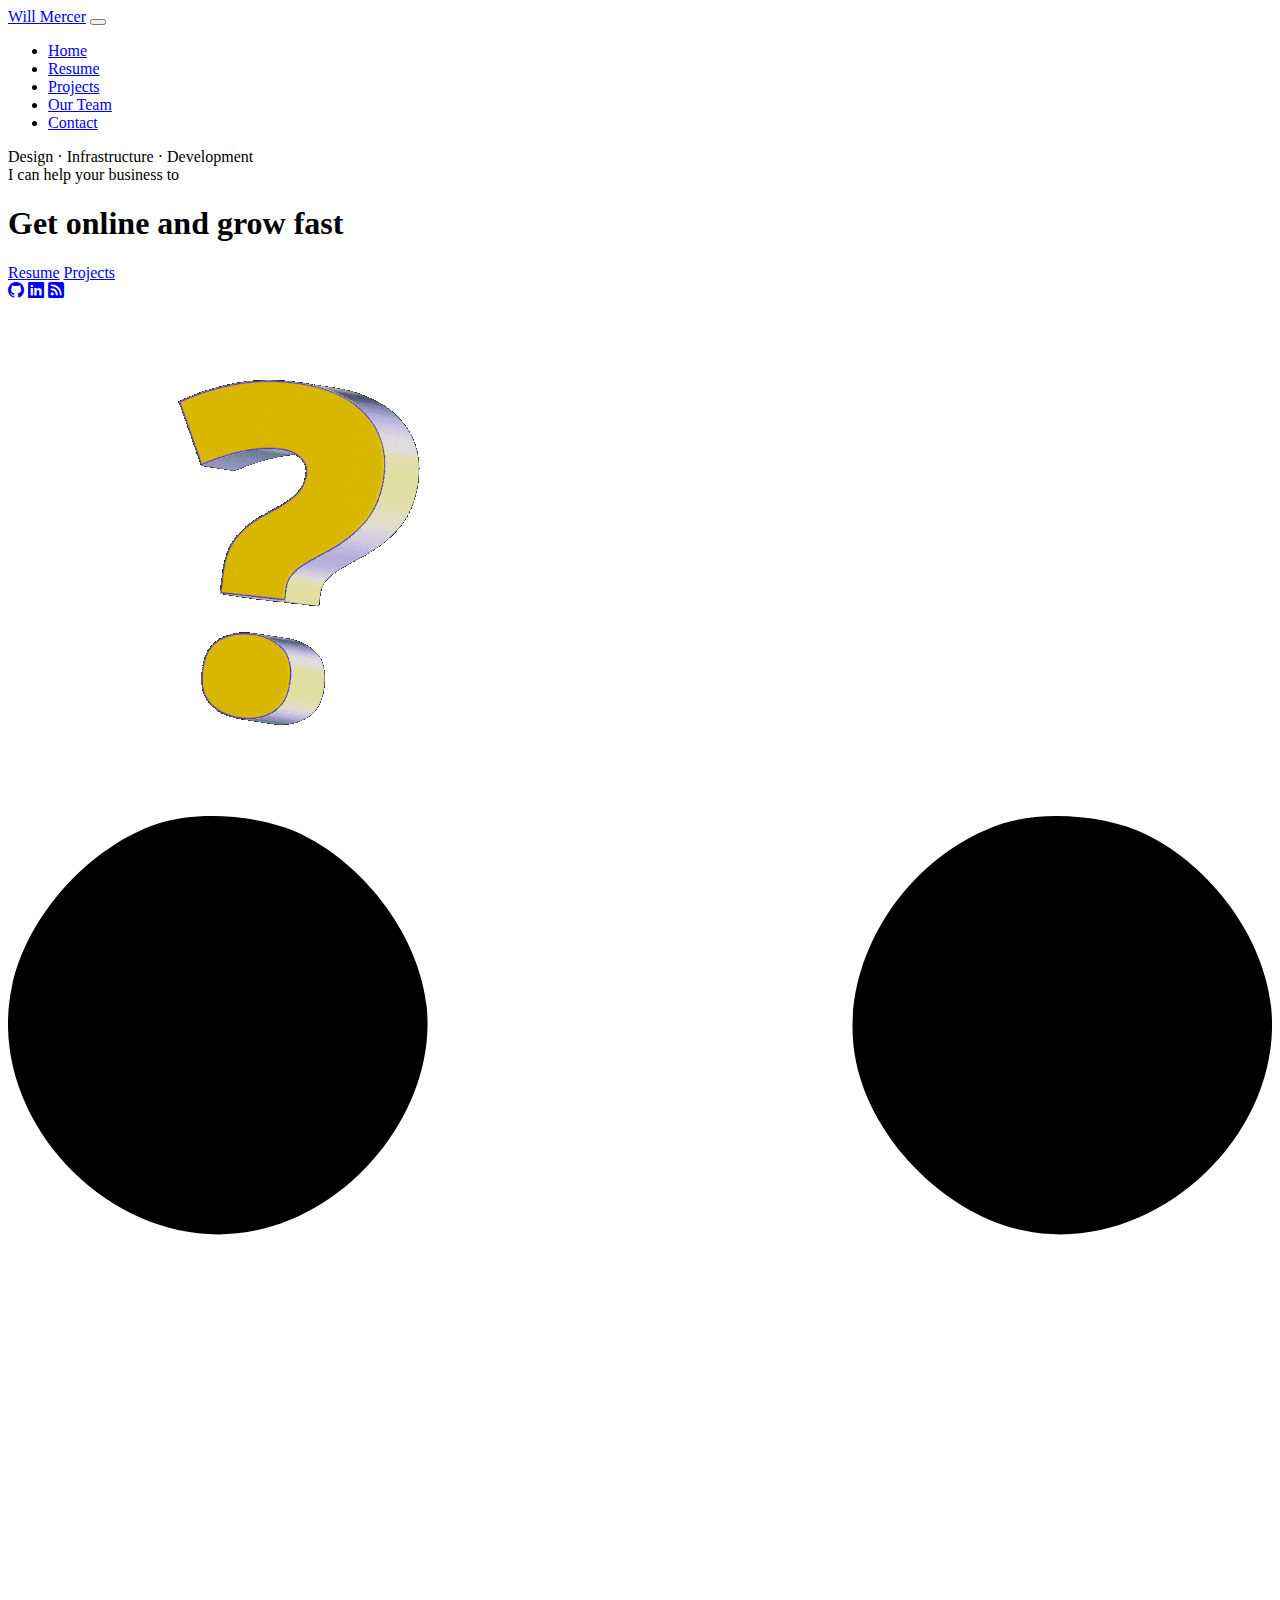
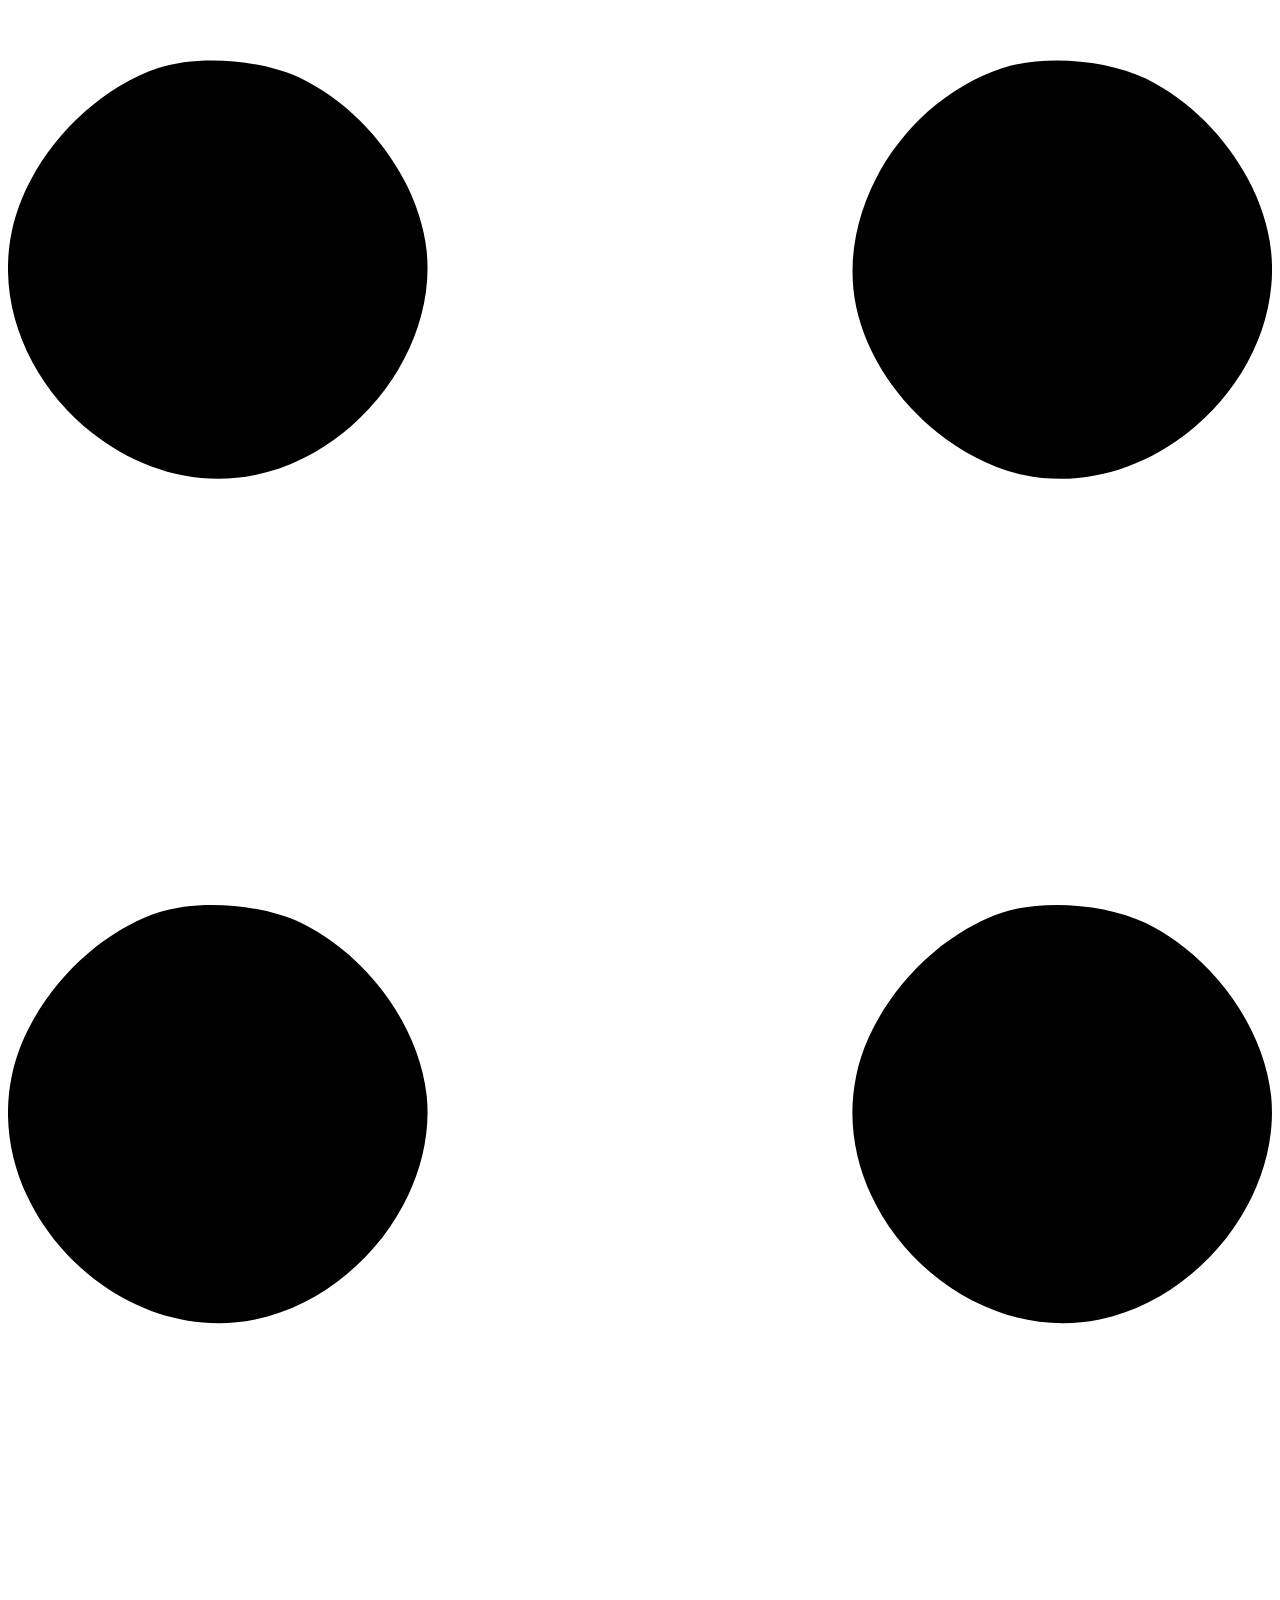
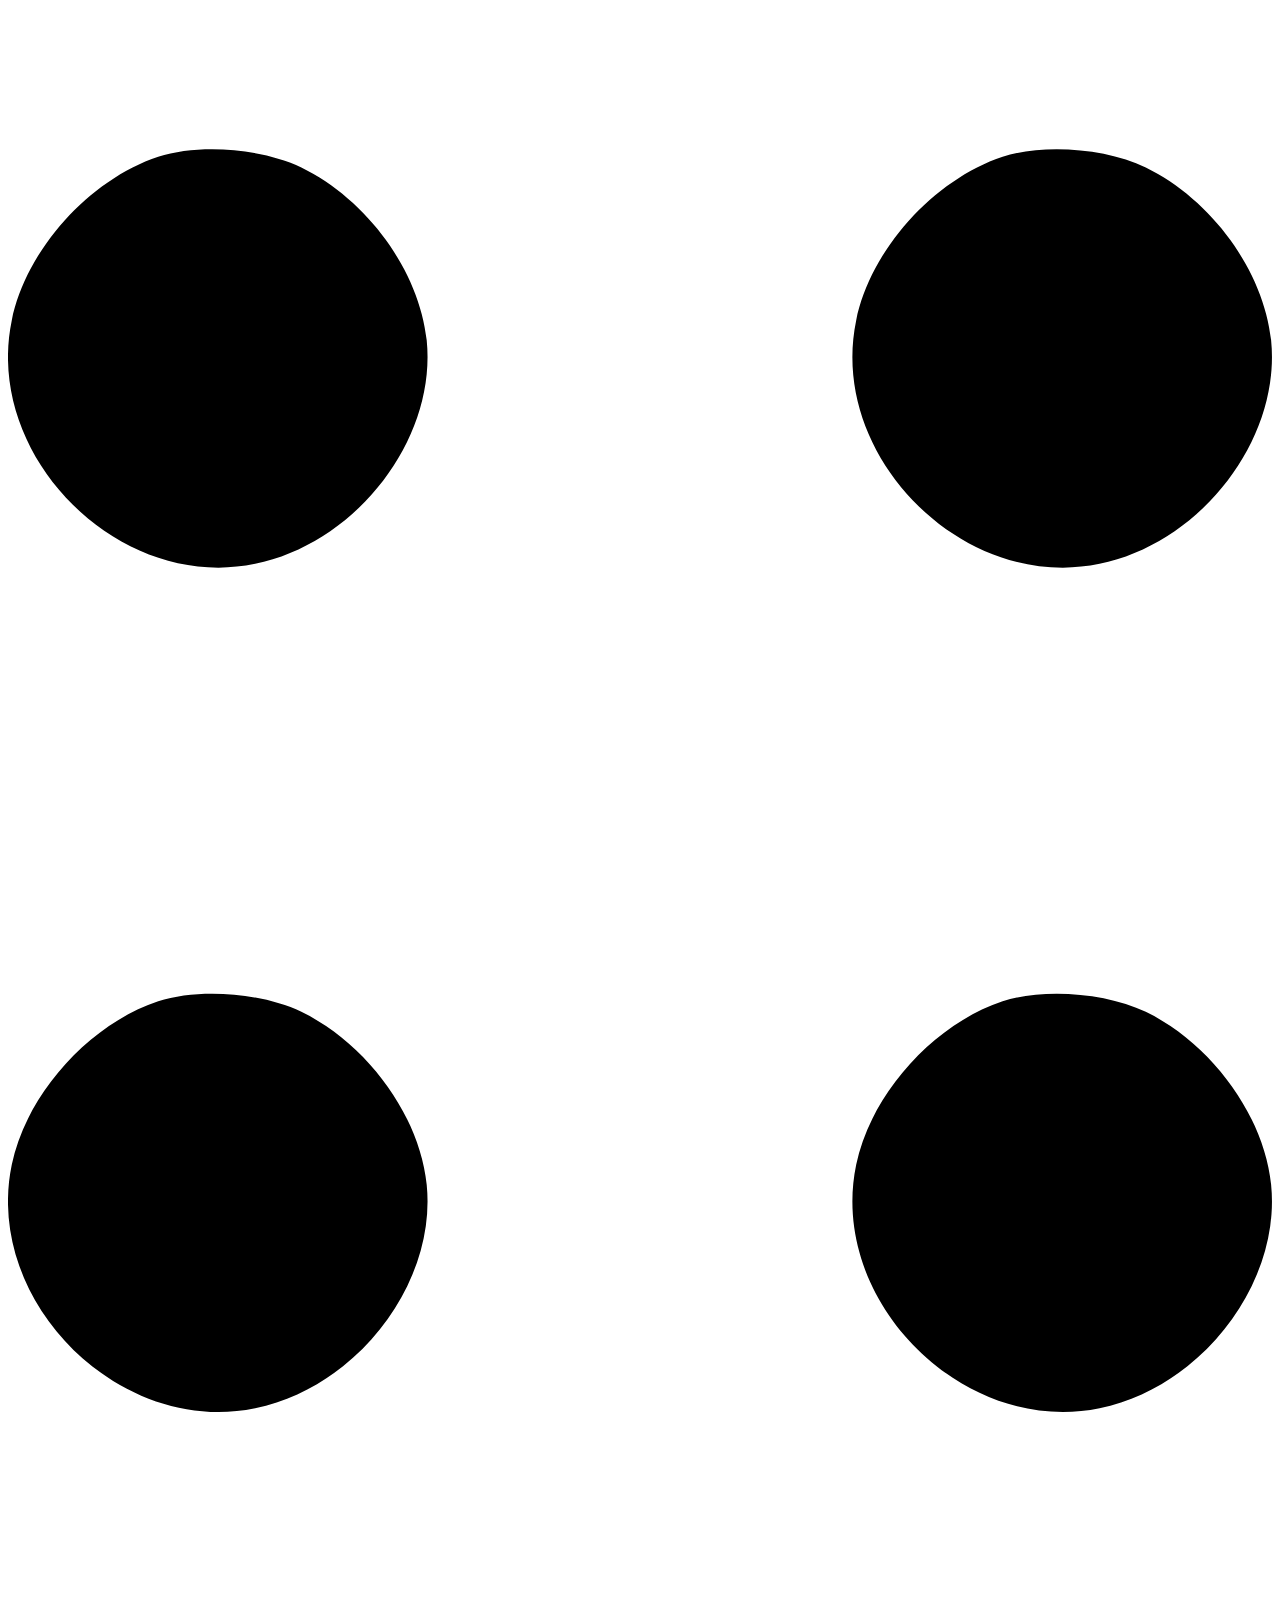
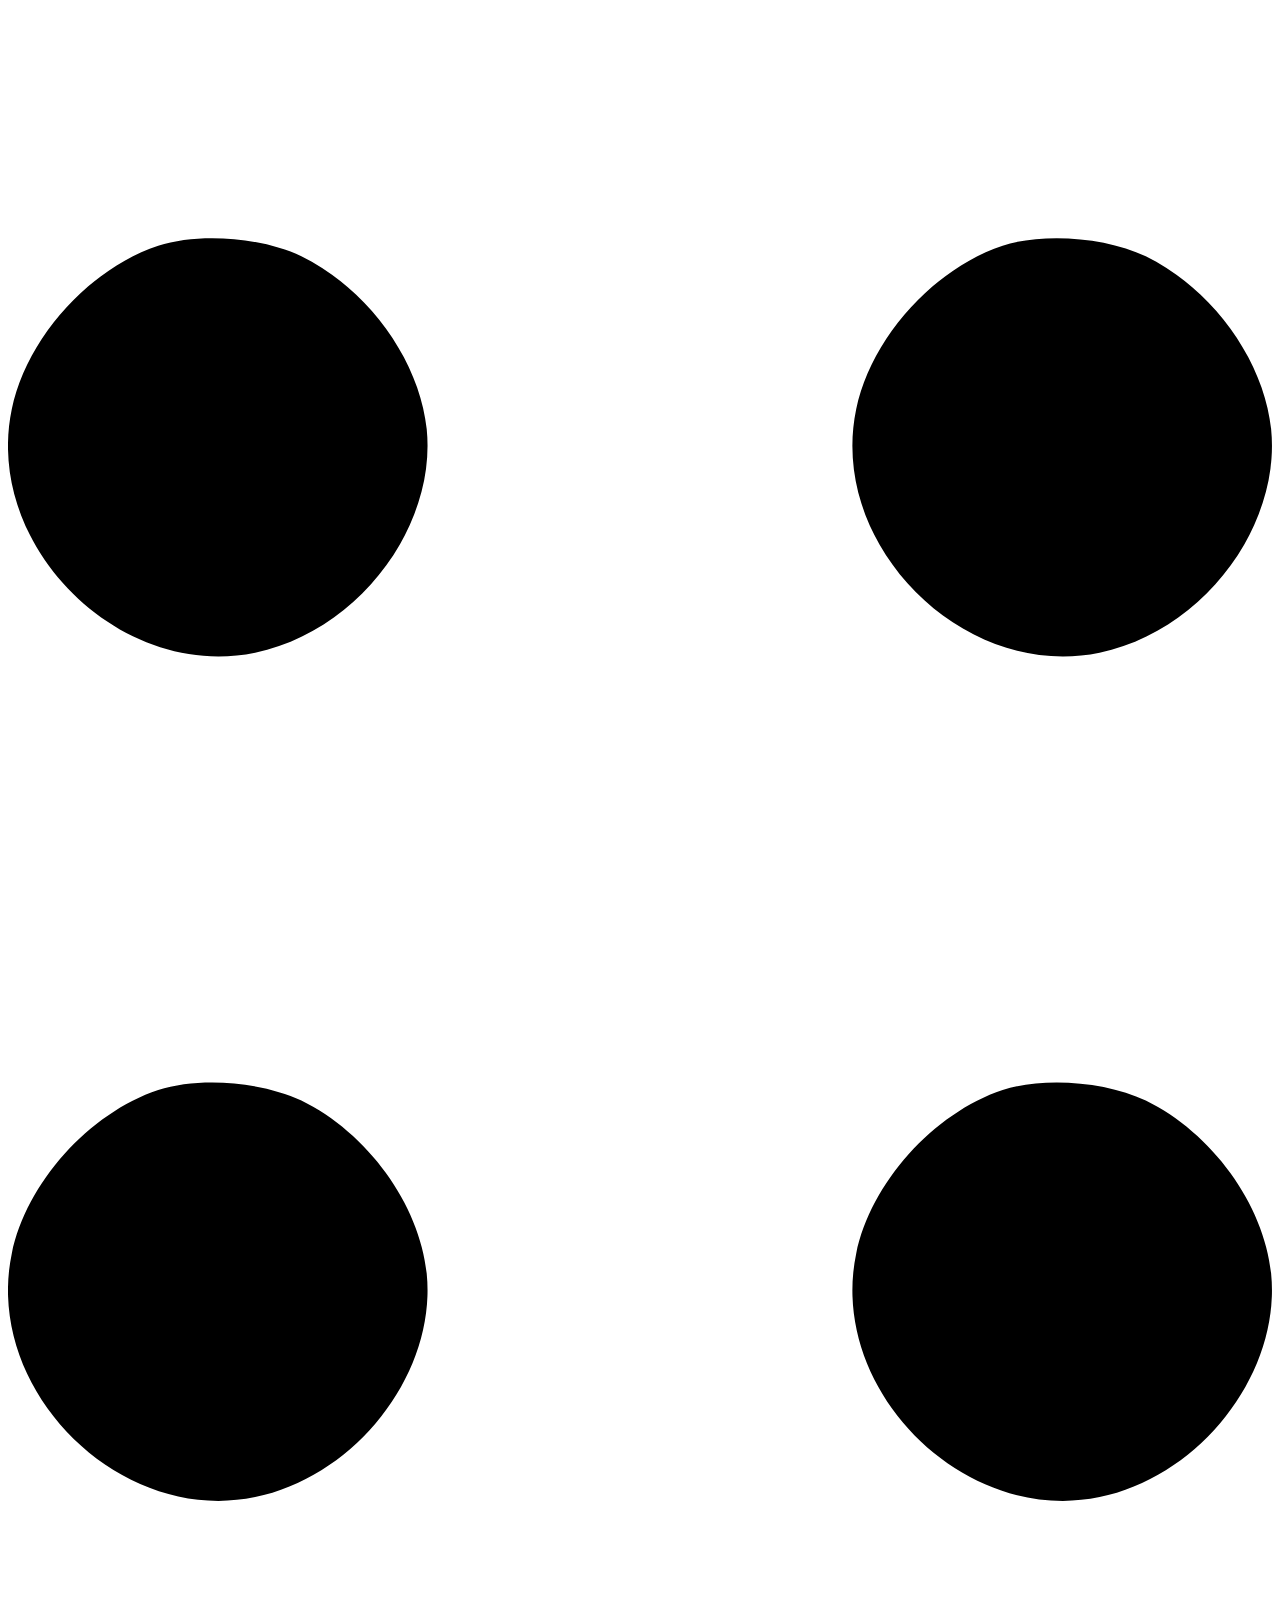
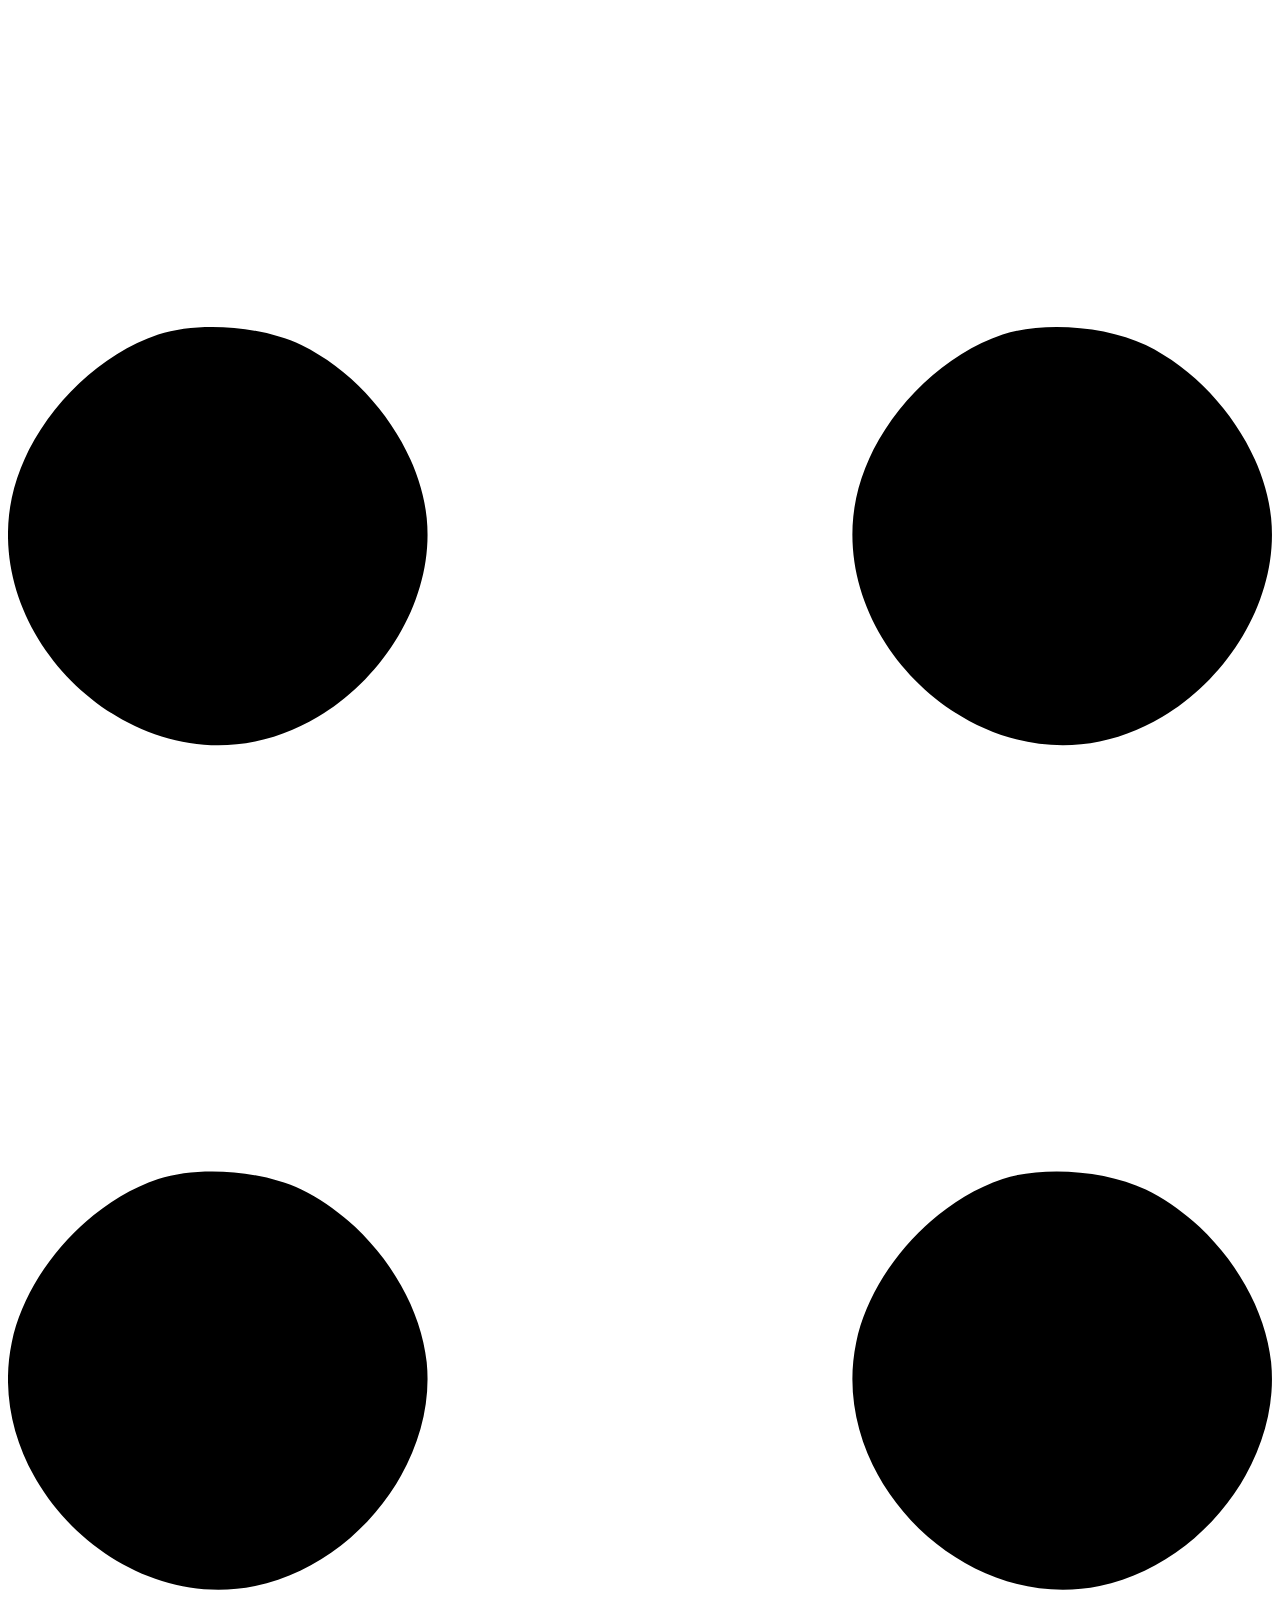
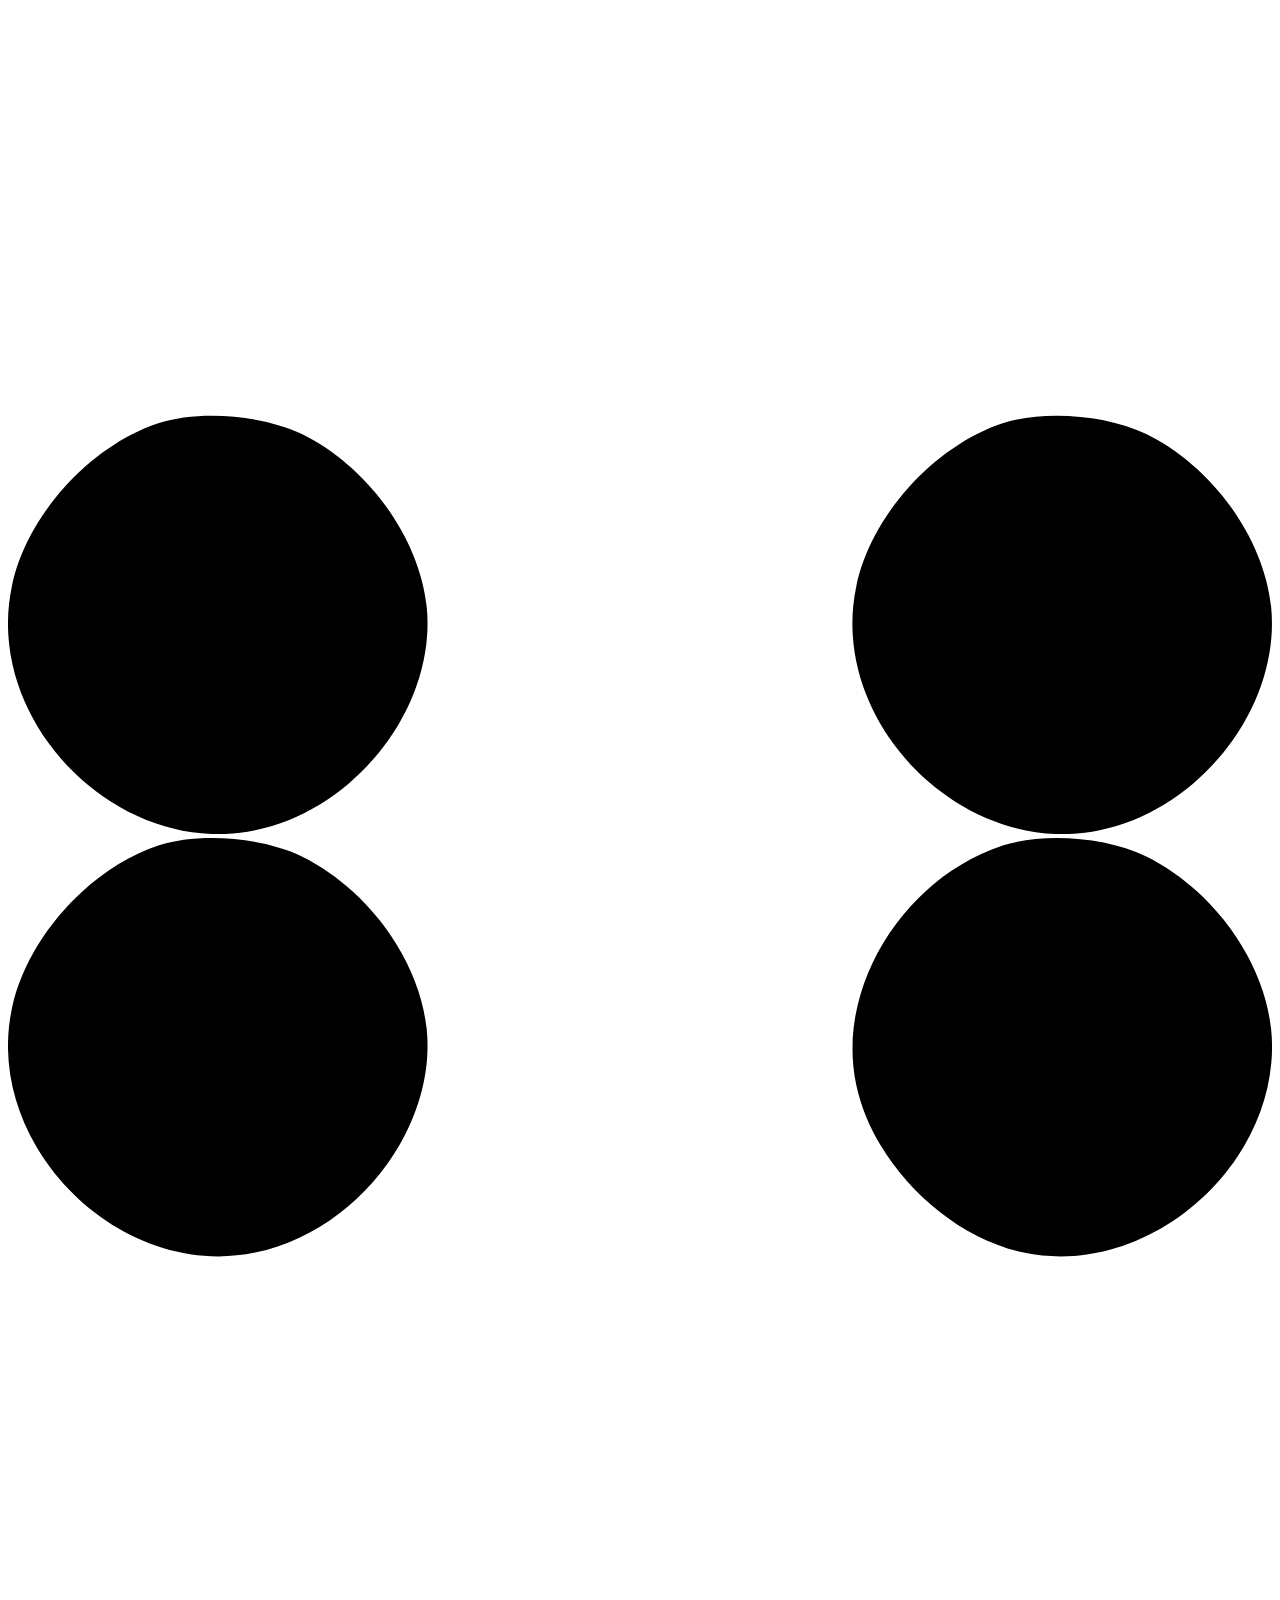
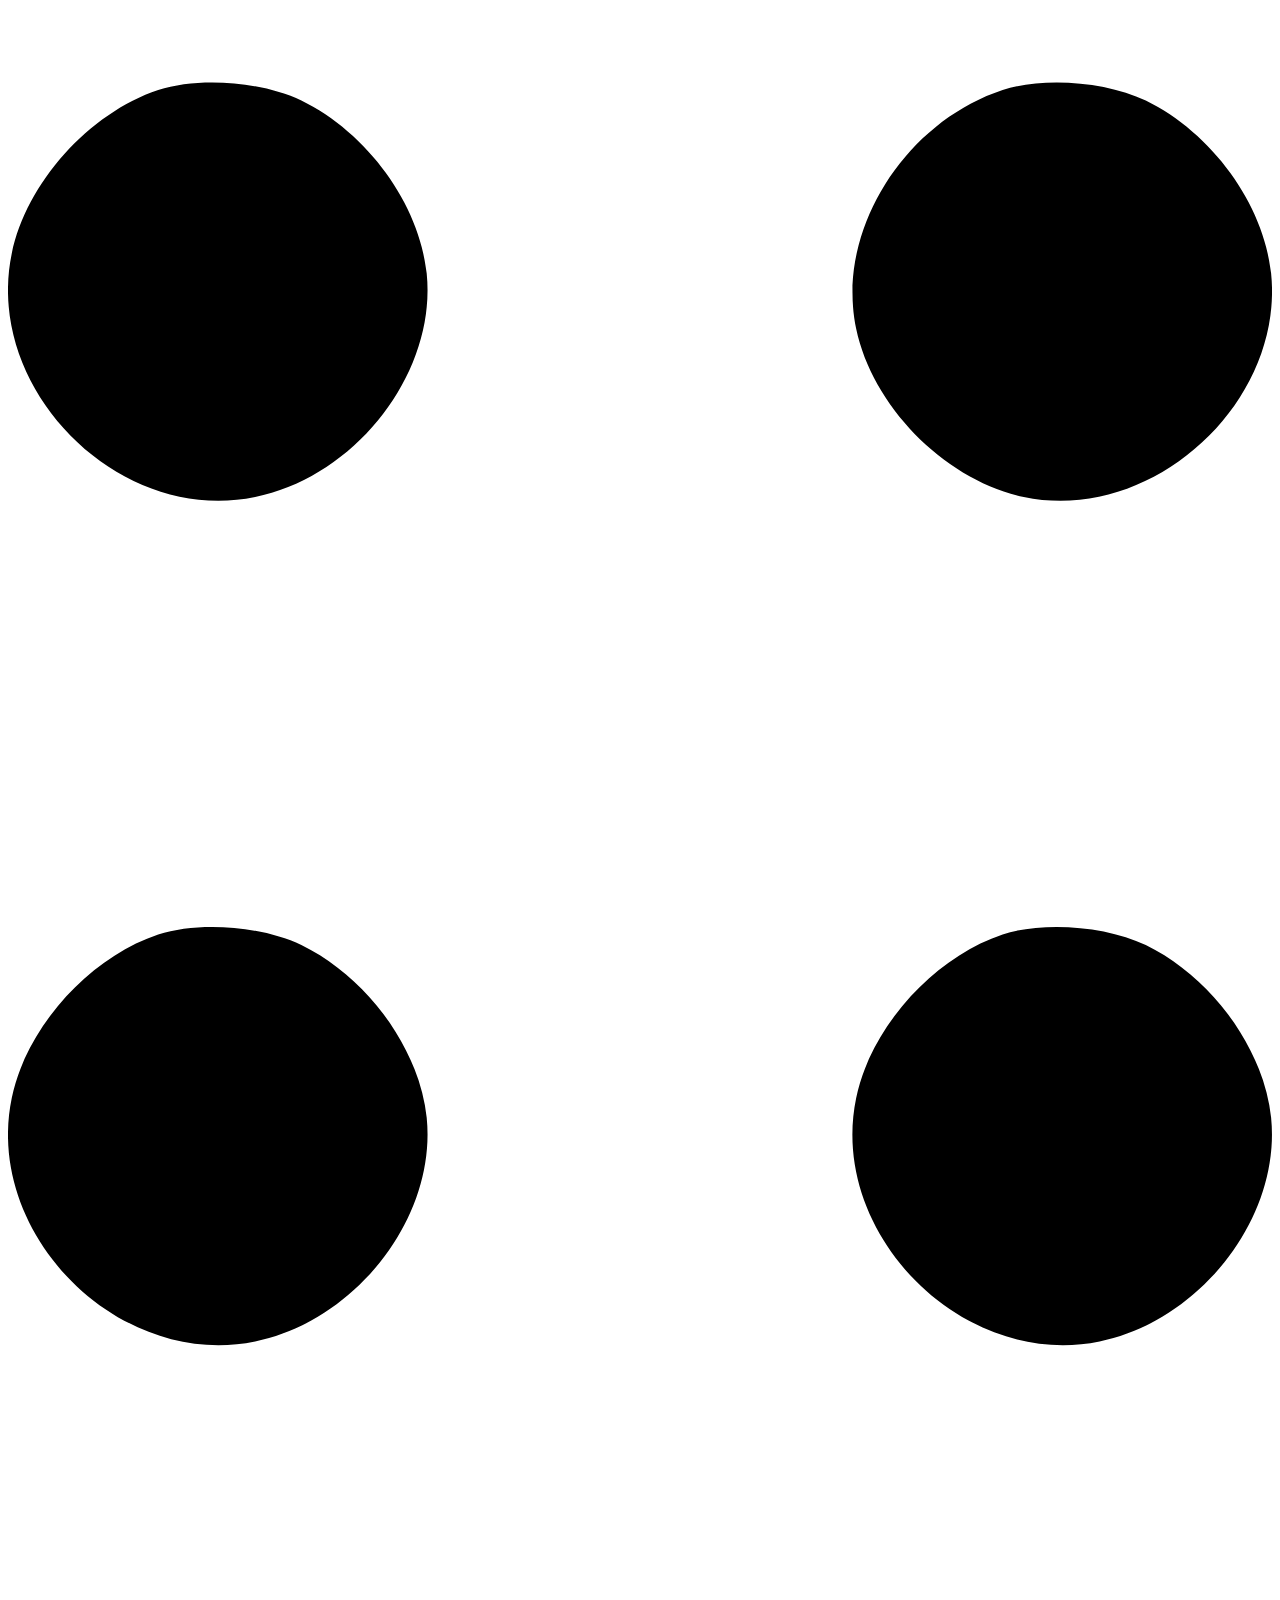
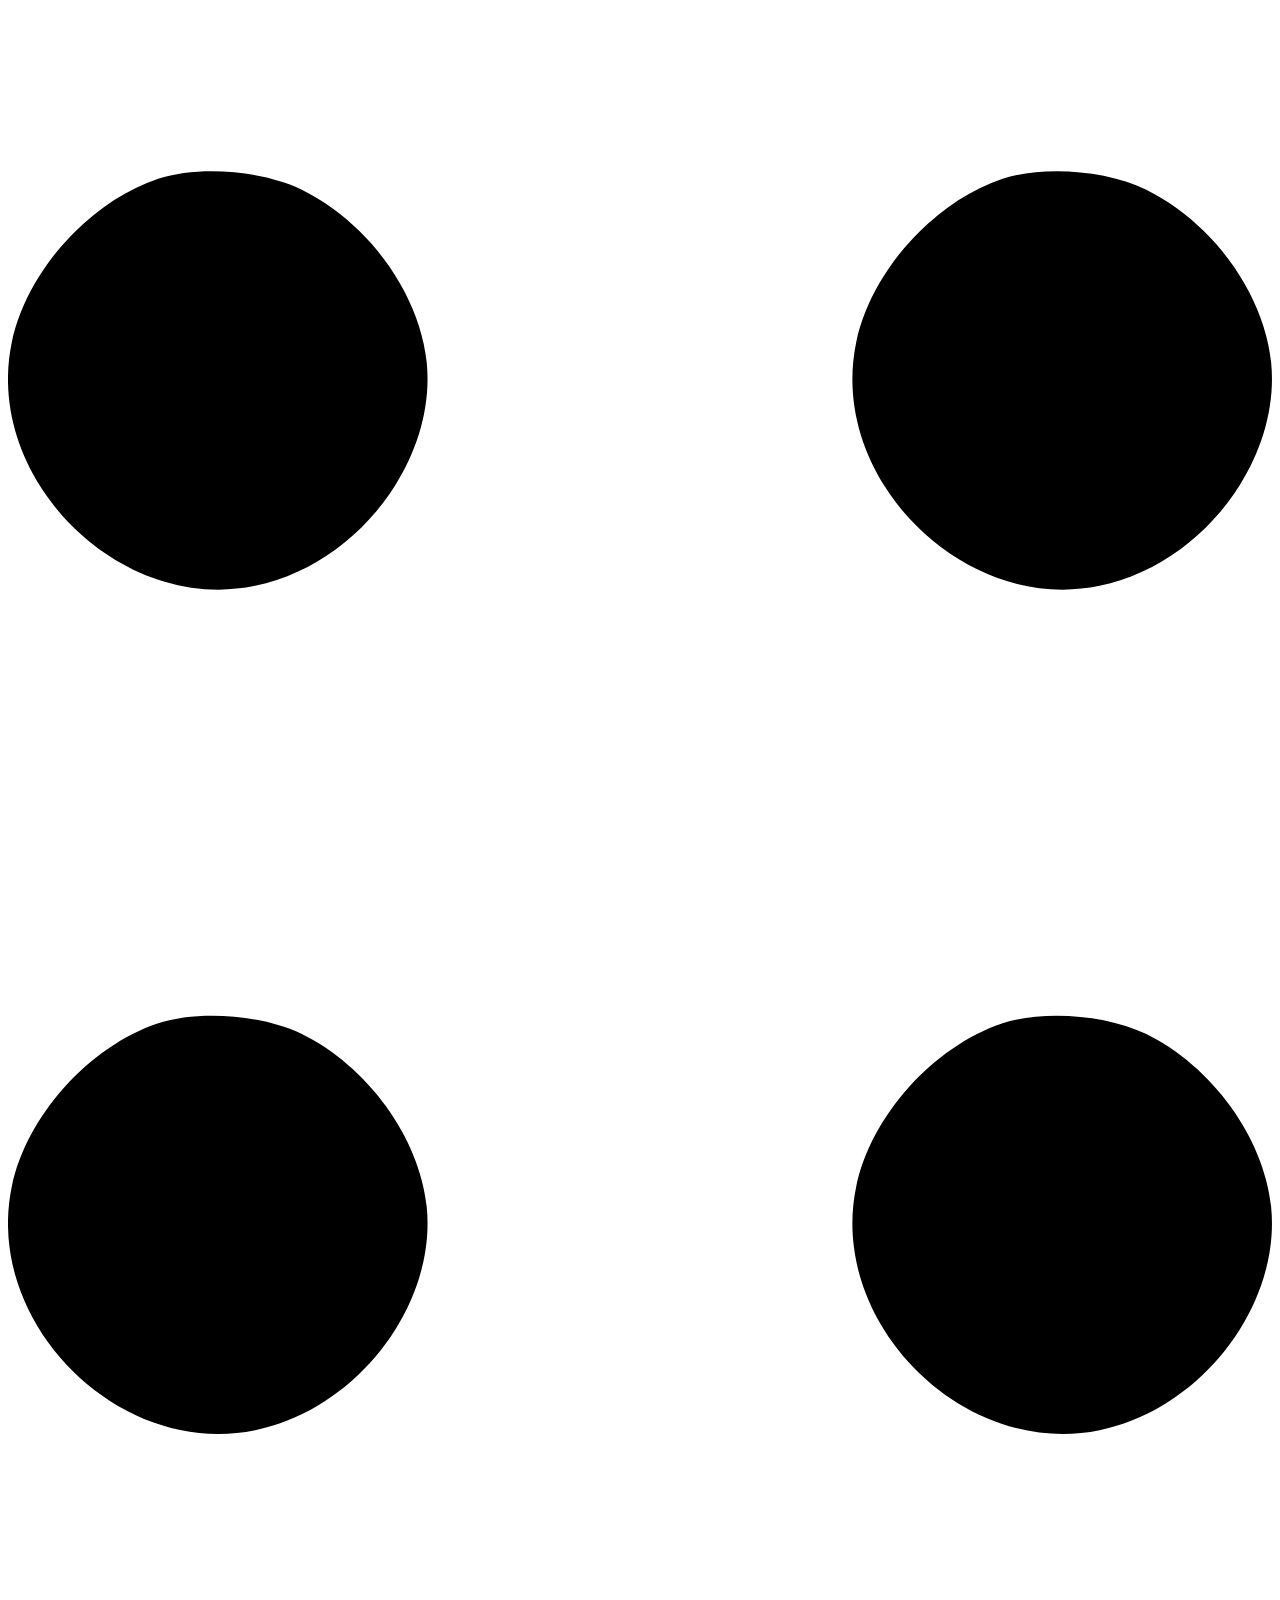
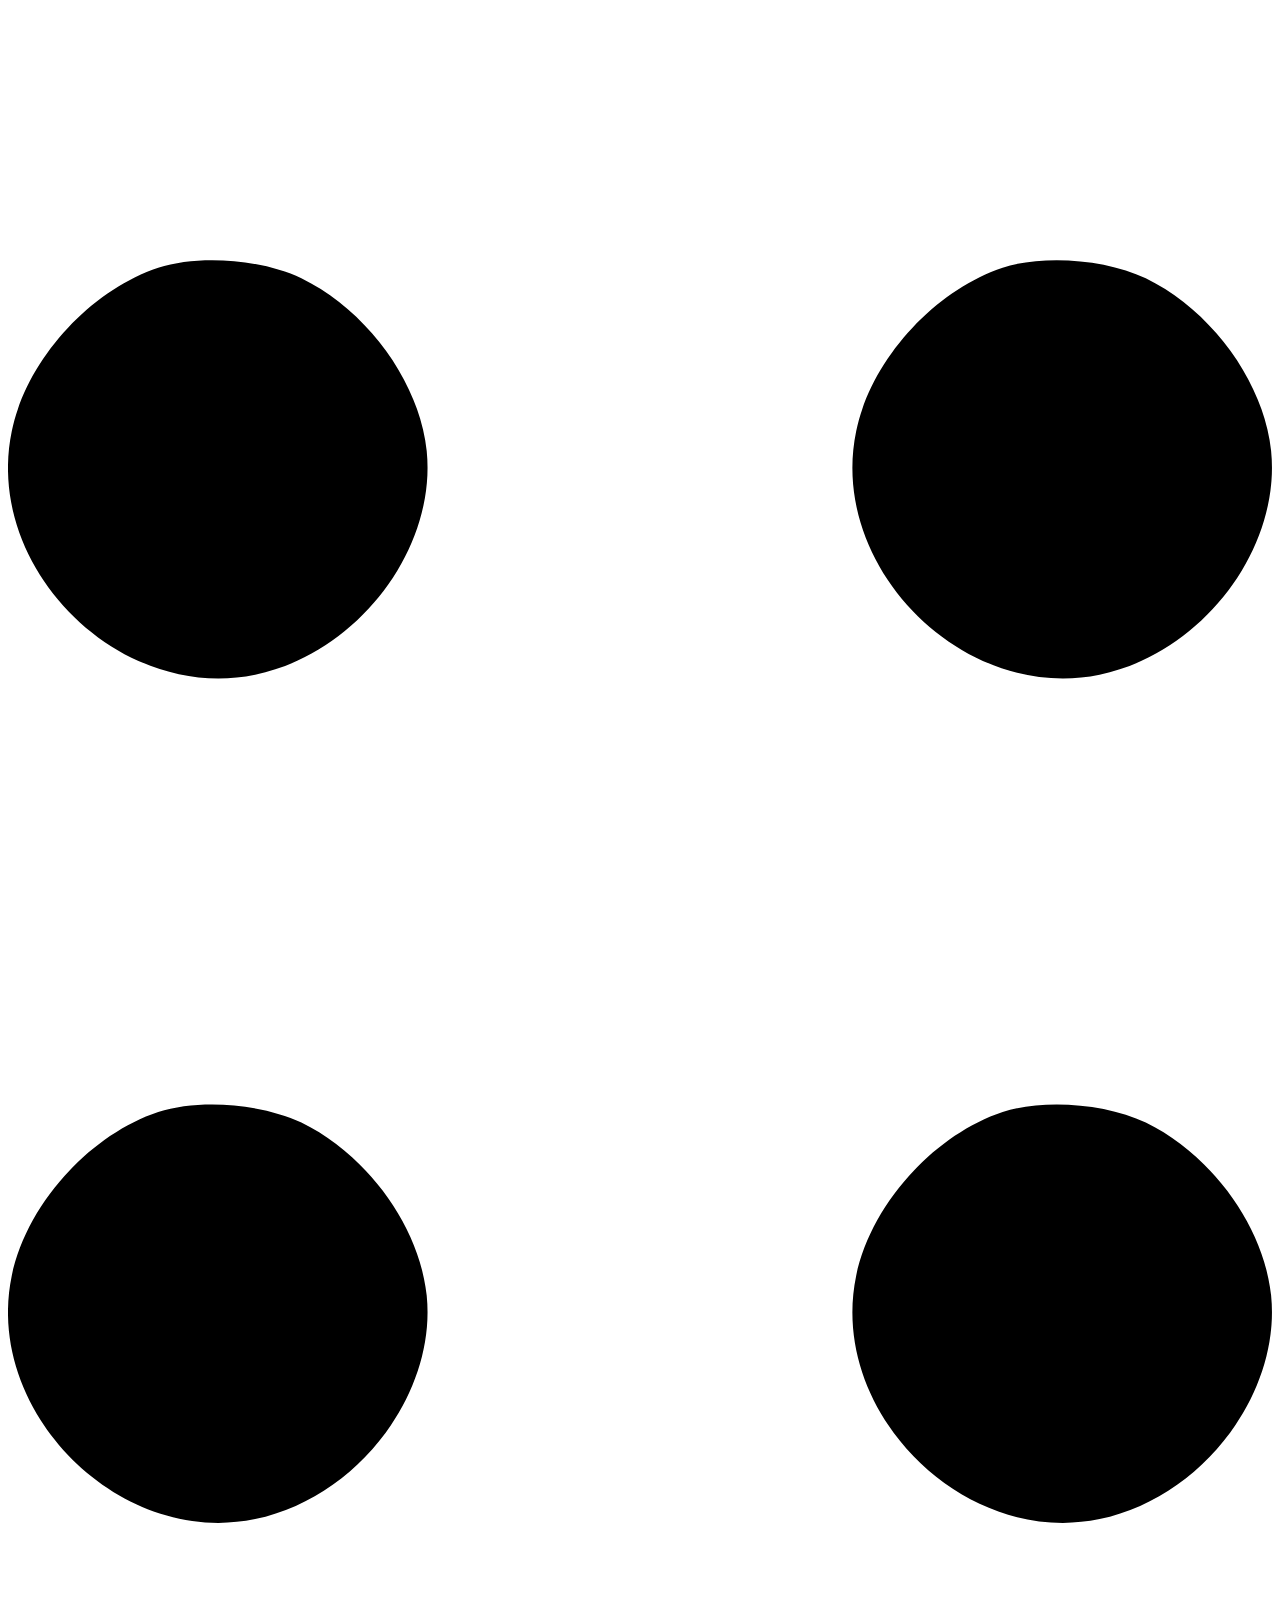
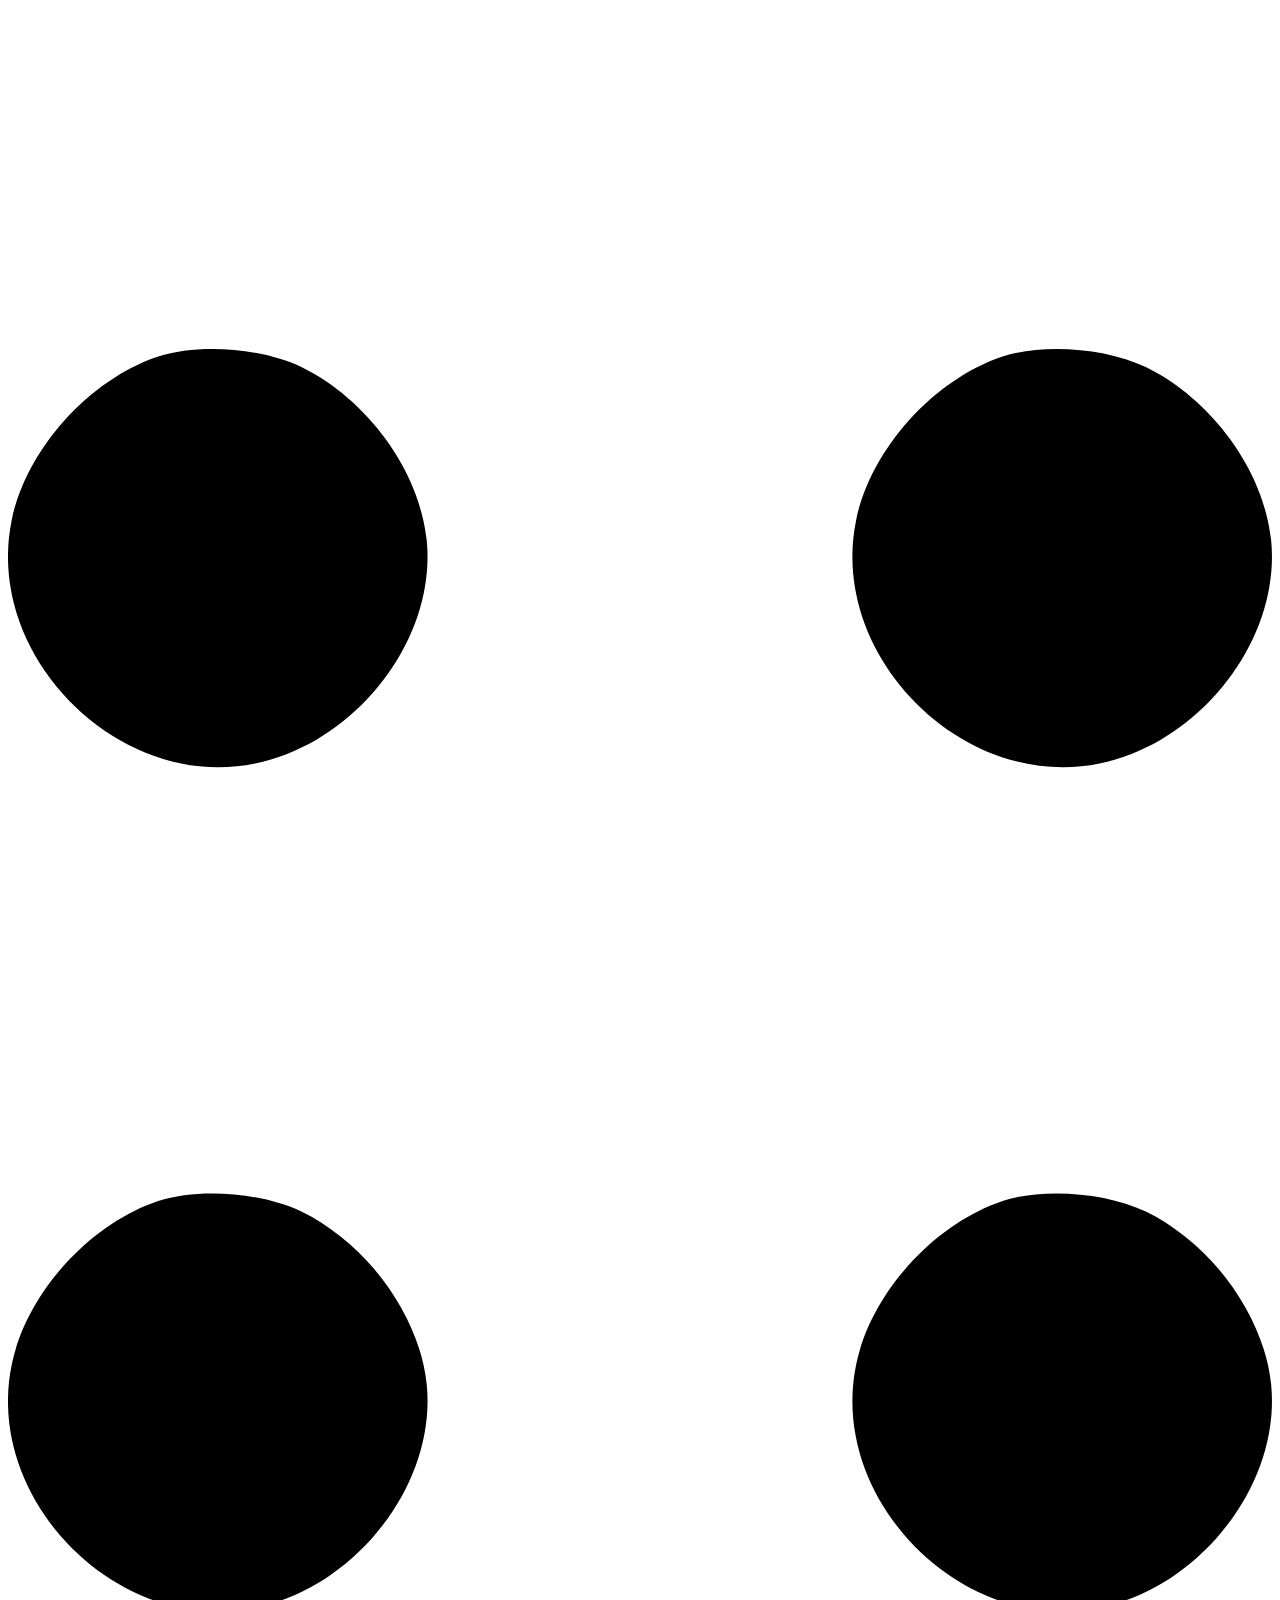
==== commit b012427f: "Add status page" ====
--- a/index.html
+++ b/index.html
@@ -1,39 +1,41 @@
 
 <!DOCTYPE html>
-<html lang="en">
+<html amp lang="en">
     <head>
         <meta charset="utf-8" />
+        <script async src="https://cdn.ampproject.org/v0.js"></script>
+        <link rel="canonical" href="https://amp.dev/documentation/guides-and-tutorials/start/create/basic_markup/">
         <meta name="viewport" content="width=device-width,minimum-scale=1,initial-scale=1,shrink-to-fit=no">
-        <meta name="description" content="I can help your business to get online and grow fast" />
-        <meta name="author" content="Will Mercer" />
+        <style amp-boilerplate>body{-webkit-animation:-amp-start 8s steps(1,end) 0s 1 normal both;-moz-animation:-amp-start 8s steps(1,end) 0s 1 normal both;-ms-animation:-amp-start 8s steps(1,end) 0s 1 normal both;animation:-amp-start 8s steps(1,end) 0s 1 normal both}@-webkit-keyframes -amp-start{from{visibility:hidden}to{visibility:visible}}@-moz-keyframes -amp-start{from{visibility:hidden}to{visibility:visible}}@-ms-keyframes -amp-start{from{visibility:hidden}to{visibility:visible}}@-o-keyframes -amp-start{from{visibility:hidden}to{visibility:visible}}@keyframes -amp-start{from{visibility:hidden}to{visibility:visible}}</style><noscript><style amp-boilerplate>body{-webkit-animation:none;-moz-animation:none;-ms-animation:none;animation:none}</style></noscript>
+        <meta name="description" content="" />
+        <meta name="author" content="" />
         <title>Will Mercer - Welcome</title>
 
+        <meta name="description" content="I can help your business to get online and grow fast">
         <!-- Facebook Meta Tags -->
         <meta property="og:url" content="https://wdmvii.com">
         <meta property="og:type" content="website">
         <meta property="og:title" content="WDMVII">
         <meta property="og:description" content="I can help your business to get online and grow fast">
-        <meta property="og:image" content="./assets/team/profile.webp">
+        <meta property="og:image" content="https://wdmvii.com/assets/profile.gif">
         <!-- Twitter Meta Tags -->
         <meta name="twitter:card" content="summary_large_image">
         <meta property="twitter:domain" content="wdmvii.com">
         <meta property="twitter:url" content="https://wdmvii.com">
         <meta name="twitter:title" content="WDMVII">
         <meta name="twitter:description" content="I can help your business to get online and grow fast">
-        <meta name="twitter:image" content="./assets/team/profile.webp">
+        <meta name="twitter:image" content="https://wdmvii.com/assets/profile.gif">
 
         <!-- Favicon-->
-        <link rel="icon" type="image/x-icon" href="./assets/favicon.ico" />
+        <link rel="icon" type="image/x-icon" href="https://wdmvii.com/assets/favicon.ico" />
         <!-- Custom Google font-->
         <link rel="preconnect" href="https://fonts.googleapis.com" />
         <link rel="preconnect" href="https://fonts.gstatic.com" crossorigin />
         <link href="https://fonts.googleapis.com/css2?family=Plus+Jakarta+Sans:wght@100;200;300;400;500;600;700;800;900&amp;display=swap" rel="stylesheet" />
         <!-- Bootstrap icons-->
-        <link href="https://cdn.jsdelivr.net/npm/bootstrap-icons@1.11.3/font/bootstrap-icons.css" rel="stylesheet" />
+        <link href="https://cdn.jsdelivr.net/npm/bootstrap-icons@1.8.1/font/bootstrap-icons.css" rel="stylesheet" />
         <!-- Core theme CSS (includes Bootstrap)-->
-        <link href="./css/styles.css" rel="stylesheet" />
-        <!-- Custom CSS-->
-        <link href="./css/custom.css" rel="stylesheet" />
+        <link href="https://wdmvii.com/css/styles.css" rel="stylesheet" />
         <!-- Meta Pixel Code -->
         <script>
         !function(f,b,e,v,n,t,s)
@@ -51,6 +53,9 @@
         src="https://www.facebook.com/tr?id=340538219001765&ev=PageView&noscript=1"
         /></noscript>
         <!-- Meta Pixel Code -->
+        <!-- Adsense -->
+        <script async custom-element="amp-auto-ads" src="https://cdn.ampproject.org/v0/amp-auto-ads-0.1.js"></script>
+        <!-- Adsense -->
     </head>
     <!-- Google tag (gtag.js) -->
     <script async src="https://www.googletagmanager.com/gtag/js?id=G-04E3NE372X"></script>
@@ -63,6 +68,7 @@
     </script>
     <!-- Google tag (gtag.js) -->
     <body class="d-flex flex-column h-100">
+        <amp-auto-ads type="adsense" data-ad-client="ca-pub-7159806071604835"></amp-auto-ads>
         <main class="flex-shrink-0">
             <!-- Navigation-->
             <nav class="navbar navbar-expand-lg navbar-light bg-white py-3">
@@ -71,48 +77,33 @@
                     <button class="navbar-toggler" type="button" data-bs-toggle="collapse" data-bs-target="#navbarSupportedContent" aria-controls="navbarSupportedContent" aria-expanded="false" aria-label="Toggle navigation"><span class="navbar-toggler-icon"></span></button>
                     <div class="collapse navbar-collapse" id="navbarSupportedContent">
                         <ul class="navbar-nav ms-auto mb-2 mb-lg-0 small fw-bolder">
-                            <li class="nav-item"><a class="nav-link" href="index.html">Home</a></li>
-                            <li class="nav-item"><a class="nav-link" href="resume.html">Resume</a></li>
-                            <li class="nav-item"><a class="nav-link" href="projects.html">Projects</a></li>
-                            <li class="nav-item"><a class="nav-link" href="team.html">Our Team</a></li>
-                            <li class="nav-item"><a class="nav-link" href="contact.html">Contact</a></li>
+                            <li class="nav-item"><a class="nav-link" href="/">Home</a></li>
+                            <li class="nav-item"><a class="nav-link" href="/resume.html">Resume</a></li>
+                            <li class="nav-item"><a class="nav-link" href="/projects.html">Projects</a></li>
+                            <li class="nav-item"><a class="nav-link" href="/team.html">Our Team</a></li>
+                            <li class="nav-item"><a class="nav-link" href="/contact.html">Contact</a></li>
                         </ul>
                     </div>
                 </div>
             </nav>
             <!-- Header-->
-            <header id="main-header" class="py-5">
+            <header class="py-5">
                 <div class="container px-5 pb-5">
                     <div class="row gx-5 align-items-center">
                         <div class="col-xxl-5">
                             <!-- Header text content-->
                             <div class="text-center text-xxl-start">
-                                <div class="badge bg-gradient-primary-to-secondary text-white mb-4">
-                                    <div class="ticker fs-5">
-                                        <div class="ticker-item fade show">Infrastructure</div>
-                                        <div class="ticker-item fade d-none">Development</div>
-                                        <div class="ticker-item fade d-none">Security</div>
-                                        <div class="ticker-item fade d-none">Optimization</div>
-                                        <div class="ticker-item fade d-none">DevOps</div>
-                                        <div class="ticker-item fade d-none">Team Leadership</div>
-                                        <div class="ticker-item fade d-none">Project Management</div>
-                                        <div class="ticker-item fade d-none">CI/CD</div>
-                                        <div class="ticker-item fade d-none">Automated Testing</div>
-                                        <div class="ticker-item fade d-none">UX/UI Design</div>
-                                        <div class="ticker-item fade d-none">Mentoring</div>
-                                        <div class="ticker-item fade d-none">EOS</div>
-                                    </div>
-                                </div>                          
+                                <div class="badge bg-gradient-primary-to-secondary text-white mb-4"><div class="text-uppercase">Design &middot; Infrastructure &middot; Development</div></div>
                                 <div class="fs-3 fw-light text-muted">I can help your business to</div>
-                                <div class="fs-1 display-3 fw-bolder mb-5"><span class="text-gradient d-inline">Get online and grow fast</span></div>
+                                <h1 class="display-3 fw-bolder mb-5"><span class="text-gradient d-inline">Get online and grow fast</span></h1>
                                 <div class="d-grid gap-3 d-sm-flex justify-content-sm-center justify-content-xxl-start mb-3">
                                     <a class="btn btn-primary btn-lg px-5 py-3 me-sm-3 fs-6 fw-bolder" href="resume.html">Resume</a>
                                     <a class="btn btn-outline-dark btn-lg px-5 py-3 fs-6 fw-bolder" href="projects.html">Projects</a>
                                 </div>
                                 <div class="d-grid gap-3 d-sm-flex justify-content-sm-center justify-content-xxl-start mb-3">
-                                    <a target="_blank" class="btn btn-dark btn-lg px-5 py-3 me-sm-3 fs-6 fw-bolder" href="https://github.com/r0aringthunder" name="GitHub" aria-label="GitHub"><i class="bi bi-github"></i></a>
-                                    <a target="_blank" class="btn btn-primary btn-lg px-5 py-3 me-sm-3 fs-6 fw-bolder" href="https://www.linkedin.com/in/will-mercer-2aa55015b/" name="Linkedin" aria-label="Linkedin"><i class="bi bi-linkedin"></i></a>
-                                    <a target="_blank" class="btn btn-orange btn-lg px-5 py-3 me-sm-3 fs-6 fw-bolder" href="https://blog.wdmvii.com/" name="Blog: Lucky number VII" aria-label="Blog: Lucky number VII"><i class="bi bi-rss-fill"></i></a>
+                                    <a target="_blank" class="btn btn-dark btn-lg px-5 py-3 me-sm-3 fs-6 fw-bolder" href="https://github.com/r0aringthunder"><i class="bi bi-github"></i></a>
+                                    <a target="_blank" class="btn btn-primary btn-lg px-5 py-3 me-sm-3 fs-6 fw-bolder" href="https://www.linkedin.com/in/will-mercer-2aa55015b/"><i class="bi bi-linkedin"></i></a>
+                                    <a target="_blank" class="btn btn-orange btn-lg px-5 py-3 me-sm-3 fs-6 fw-bolder" href="https://blog.wdmvii.com/"><i class="bi bi-rss-fill"></i></a>
                                 </div>
                             </div>
                         </div>
@@ -120,7 +111,9 @@
                             <!-- Header profile picture-->
                             <div class="d-flex justify-content-center mt-5 mt-xxl-0">
                                 <div class="profile bg-gradient-primary-to-secondary">
-                                    <img class="profile-img rounded" src="./assets/team/profile.webp" alt="Headshot coming soon!" />
+                                    <!-- TIP: For best results, use a photo with a transparent background like the demo example below-->
+                                    <!-- Watch a tutorial on how to do this on YouTube (link)-->
+                                    <img class="profile-img" src="assets/profile.gif" alt="Headshot coming soon!" />
                                     <div class="dots-1">
                                         <!-- SVG Dots-->
                                         <svg version="1.1" xmlns="http://www.w3.org/2000/svg" xmlns:xlink="http://www.w3.org/1999/xlink" x="0px" y="0px" viewBox="0 0 191.6 1215.4" style="enable-background: new 0 0 191.6 1215.4" xml:space="preserve">
@@ -246,13 +239,13 @@
                         <div class="col-xxl-8">
                             <div class="text-center my-5">
                                 <h2 class="display-5 fw-bolder"><span class="text-gradient d-inline">About Me</span></h2>
-                                <p class="lead mb-4">My name is Will Mercer and I help brands grow.</p>
-                                <p>Ever since I was a teenager, I've been fascinated with technology, starting with tinkering on small gadgets. I then moved on to explore web development and server architecture. After finishing high school, I joined Hire Dragons where I sharpened my skills and grew into a proficient full stack engineer.</p>
+                                <p class="lead fw-light mb-4">My name is Will Mercer and I help brands grow.</p>
+                                <p class="text-muted">Ever since I was a teenager, I've been fascinated with technology, starting with tinkering on small gadgets. I then moved on to explore web development and server architecture. After finishing high school, I joined Hire Dragons where I sharpened my skills and grew into a proficient full stack engineer.</p>
                                 <div class="d-flex justify-content-center fs-2 gap-4">
-                                    <a class="text-gradient" target="_blank" href="https://www.linkedin.com/in/will-mercer-2aa55015b/" name="Linkedin" aria-label="Linkedin"><i class="bi bi-linkedin"></i></a>
-                                    <a class="text-gradient" target="_blank" href="https://github.com/r0aringthunder" name="GitHub" aria-label="GitHub"><i class="bi bi-github"></i></a>
-                                    <a class="text-gradient" target="_blank" href="https://blog.wdmvii.com/" name="Blog: Lucky number VII" aria-label="Blog: Lucky number VII"><i class="bi bi-rss-fill"></i></a>
-                                    <a class="text-gradient" target="_blank" href="https://twitter.com/wdmvii" name="X - Formerly Twitter" aria-label="X - Formerly Twitter"><i class="bi bi-twitter-x"></i></a>
+                                    <a class="text-gradient" target="_blank" href="https://www.linkedin.com/in/will-mercer-2aa55015b/"><i class="bi bi-linkedin"></i></a>
+                                    <a class="text-gradient" target="_blank" href="https://github.com/r0aringthunder"><i class="bi bi-github"></i></a>
+                                    <a class="text-gradient" target="_blank" href="https://blog.wdmvii.com/"><i class="bi bi-rss-fill"></i></a>
+                                    <a class="text-gradient" target="_blank" href="https://twitter.com/wdmvii"><i class="bi bi-twitter-x"></i></a>
                                 </div>
                             </div>
                         </div>
@@ -264,14 +257,14 @@
         <footer class="bg-white py-4 mt-auto">
             <div class="container px-5">
                 <div class="row align-items-center justify-content-between flex-column flex-sm-row">
-                    <div class="col-auto"><div class="small m-0">Everything made with 💖 by VII 📍 Hammond, LA</div></div>
+                    <div class="col-auto"><div class="small m-0">Everything made with 💖 by VII 📍 Hammond, LA - <a href="https://status.wdmvii.com" target="_blank">Status page</a></div></div>
                 </div>
             </div>
         </footer>
         <!-- Bootstrap core JS-->
         <script src="https://cdn.jsdelivr.net/npm/bootstrap@5.2.3/dist/js/bootstrap.bundle.min.js"></script>
         <!-- Core JS-->
-        <script src="./js/scripts.js"></script>
-        <script src="./js/posthog.js"></script>
+        <script src="https://wdmvii.com/js/scripts.js"></script>
+        <script src="https://wdmvii.com/js/posthog.js"></script>
     </body>
 </html>
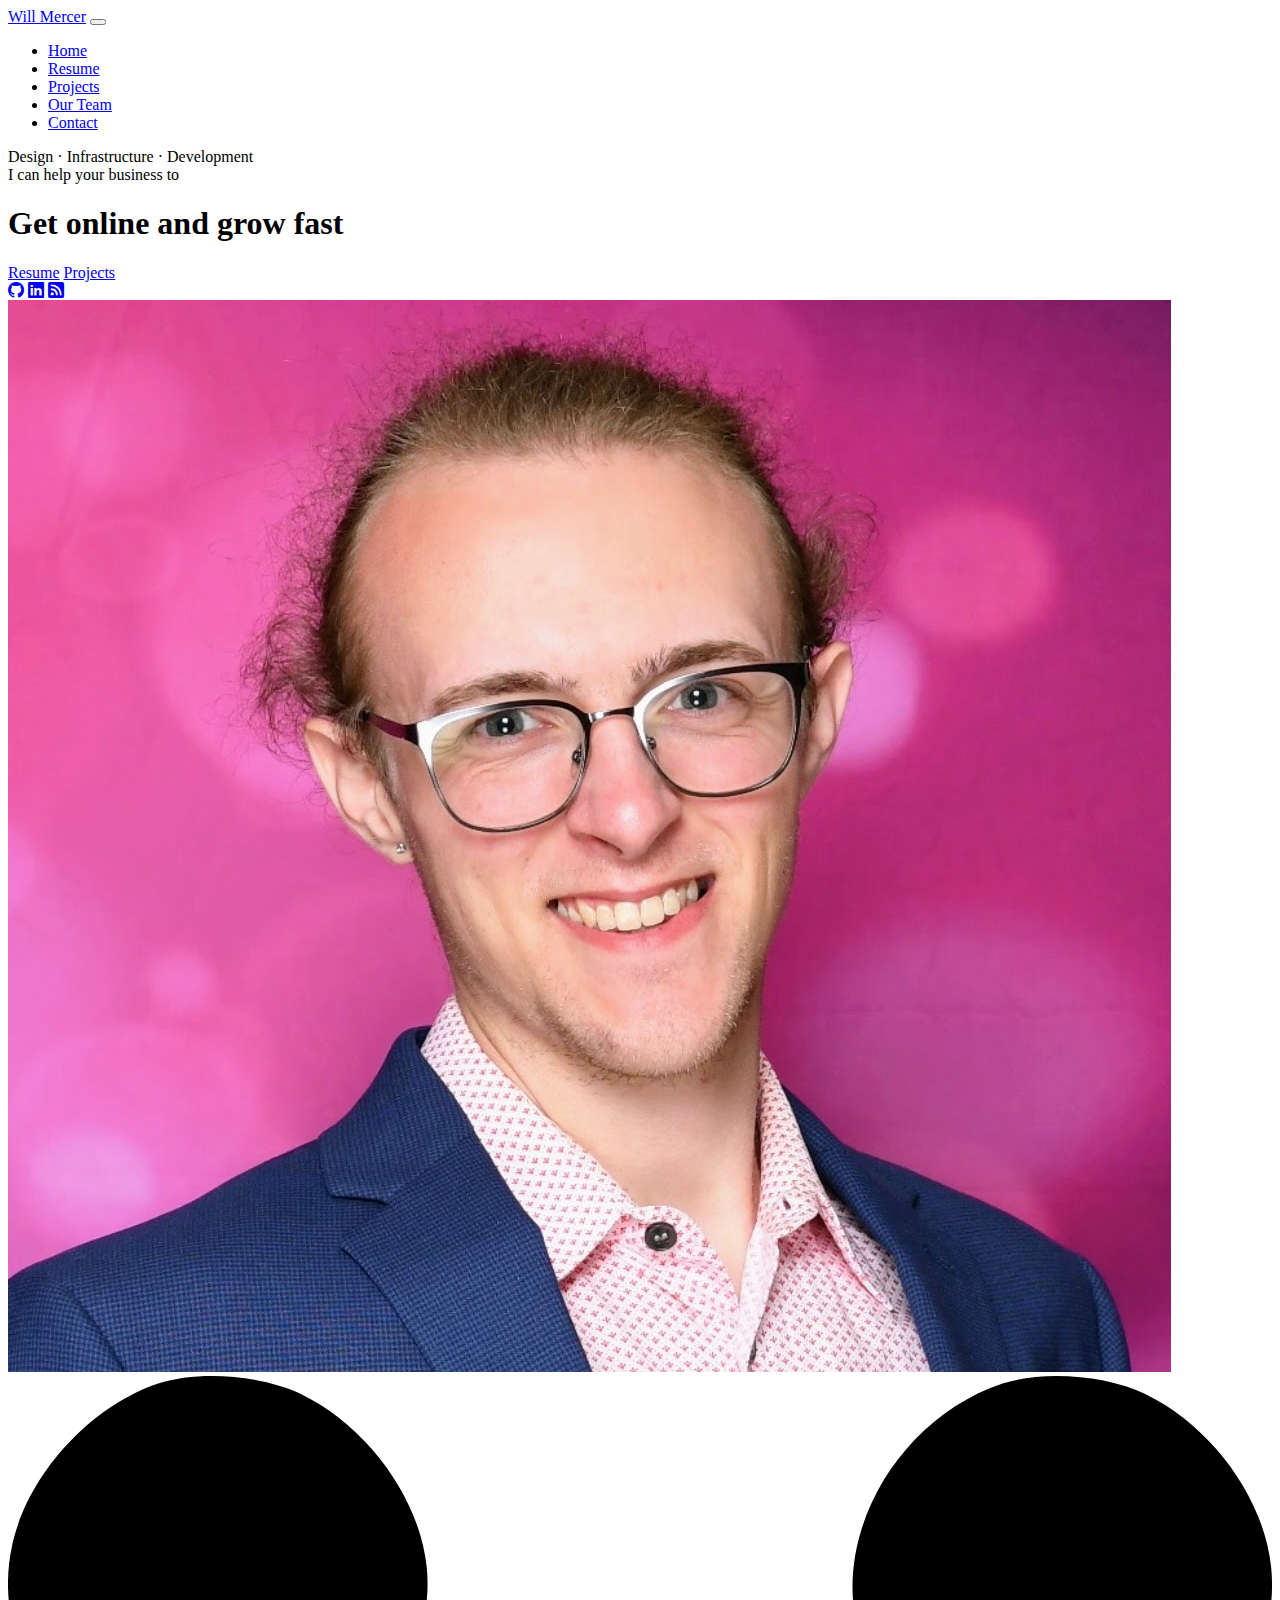
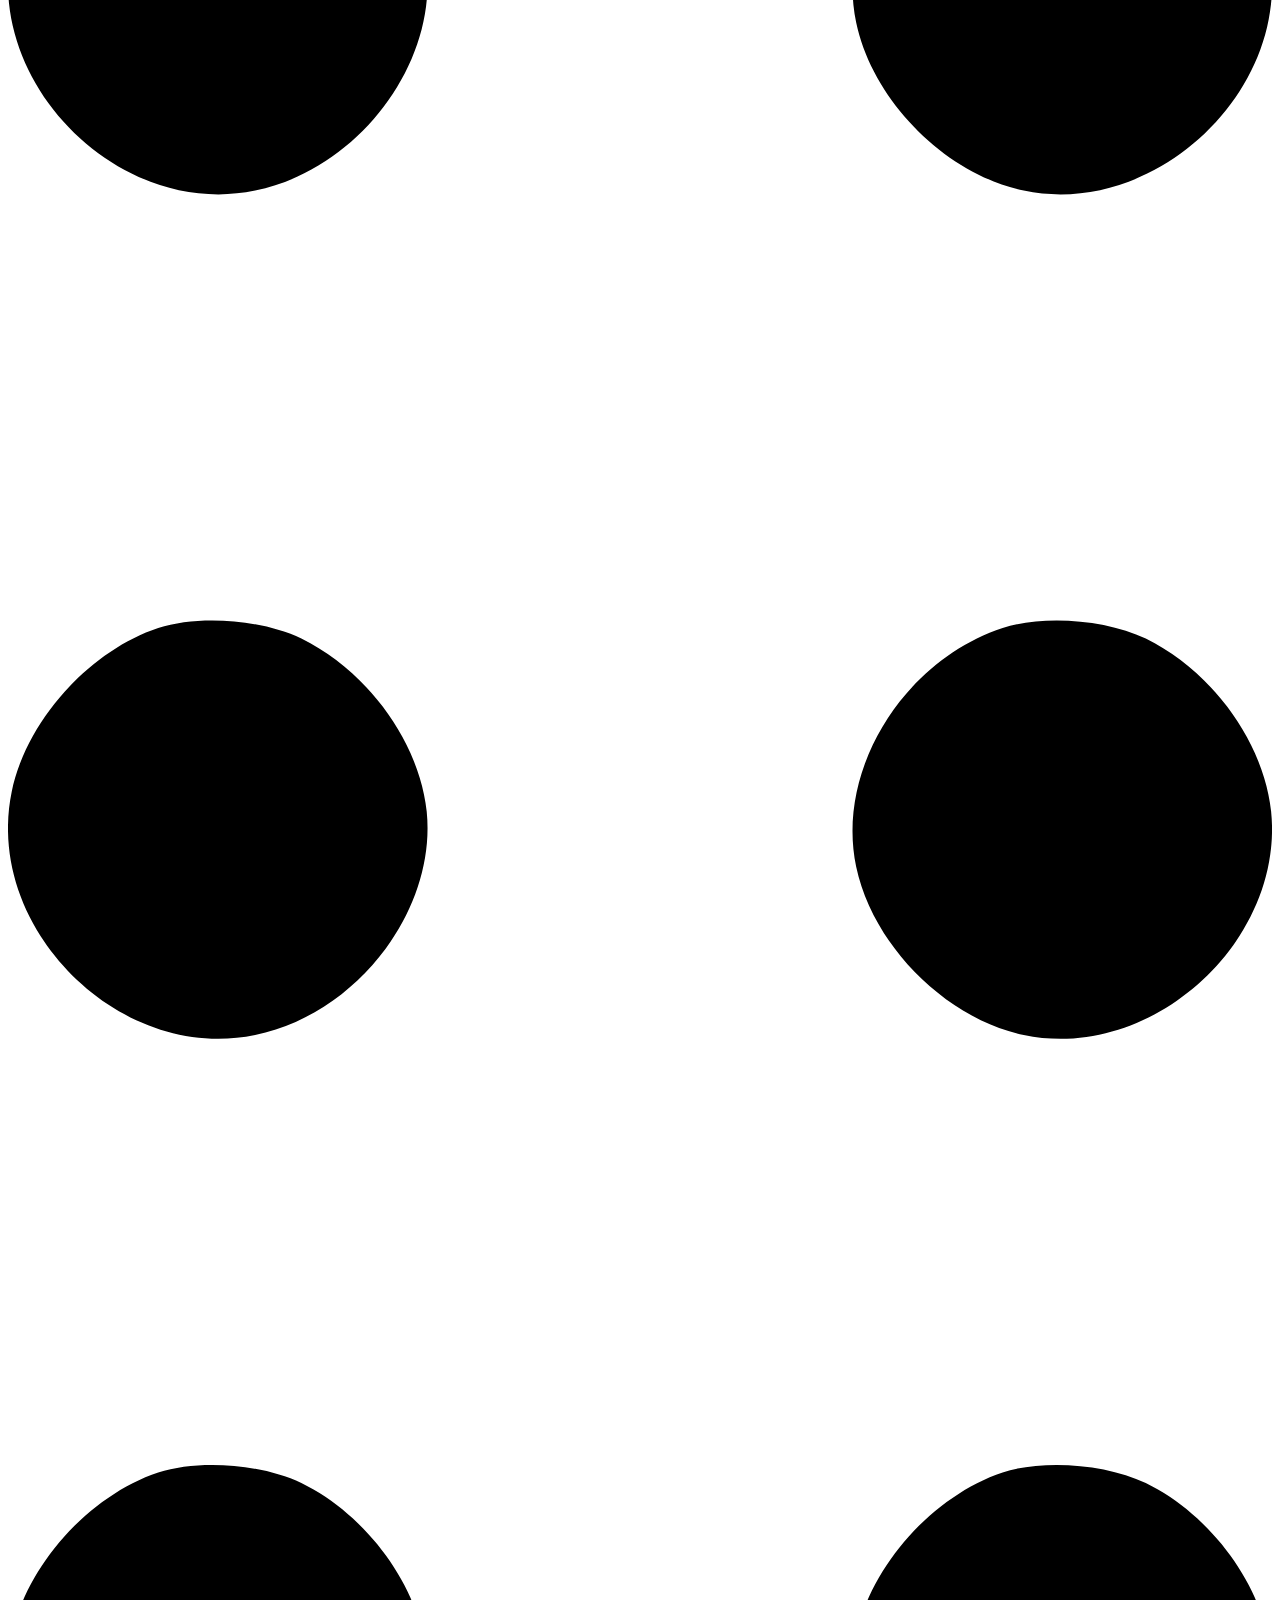
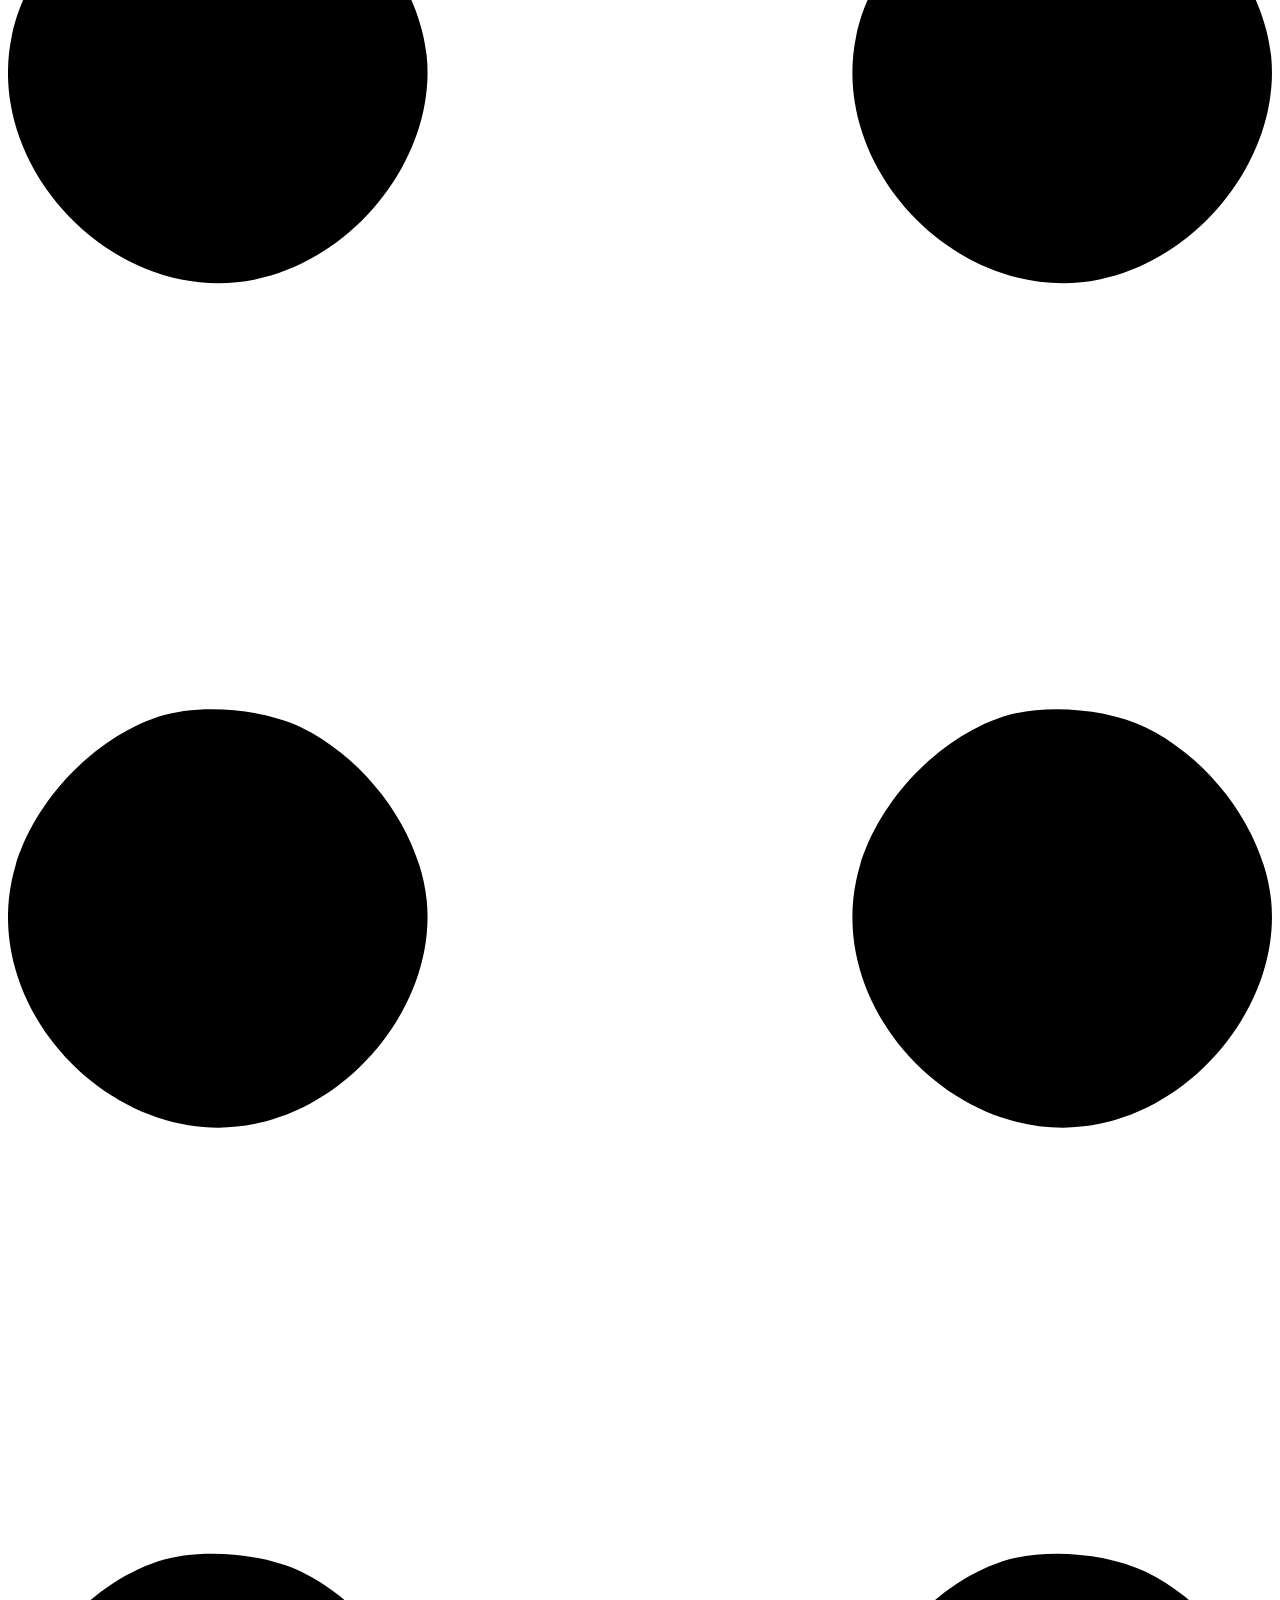
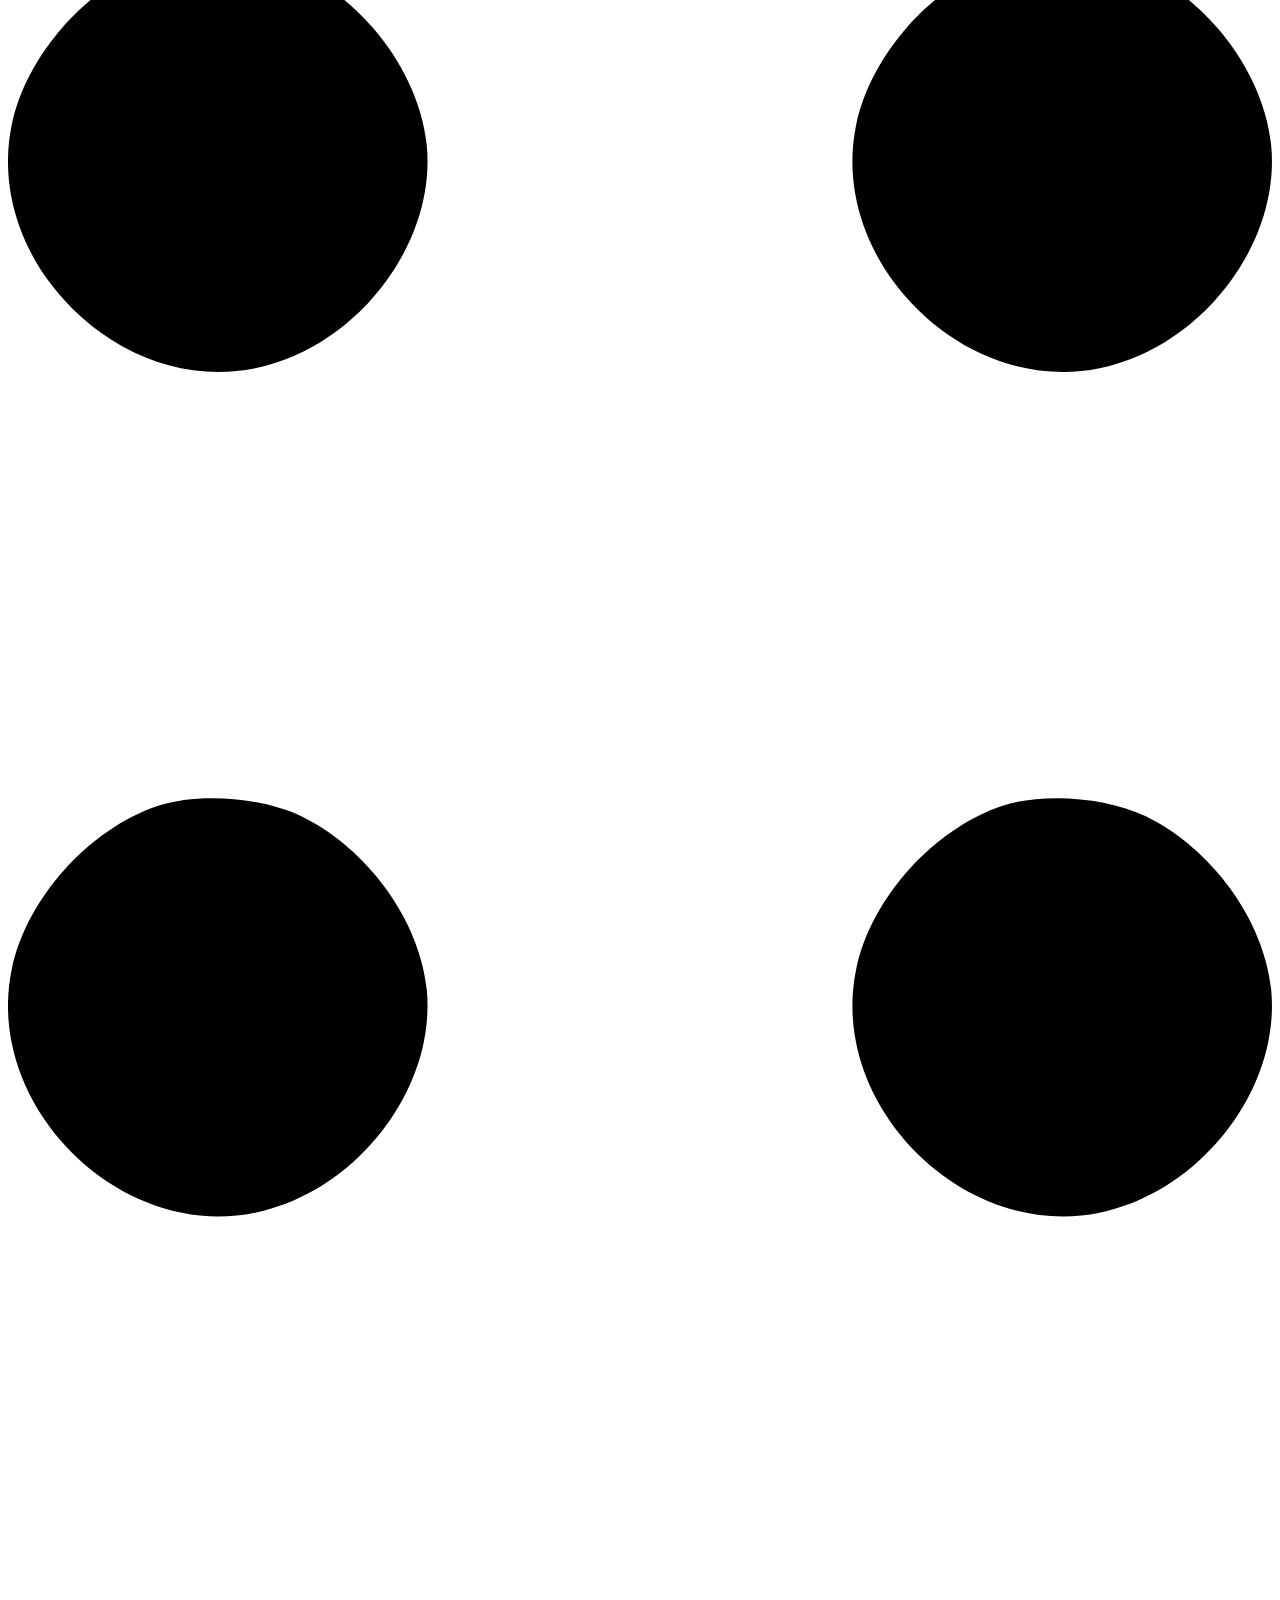
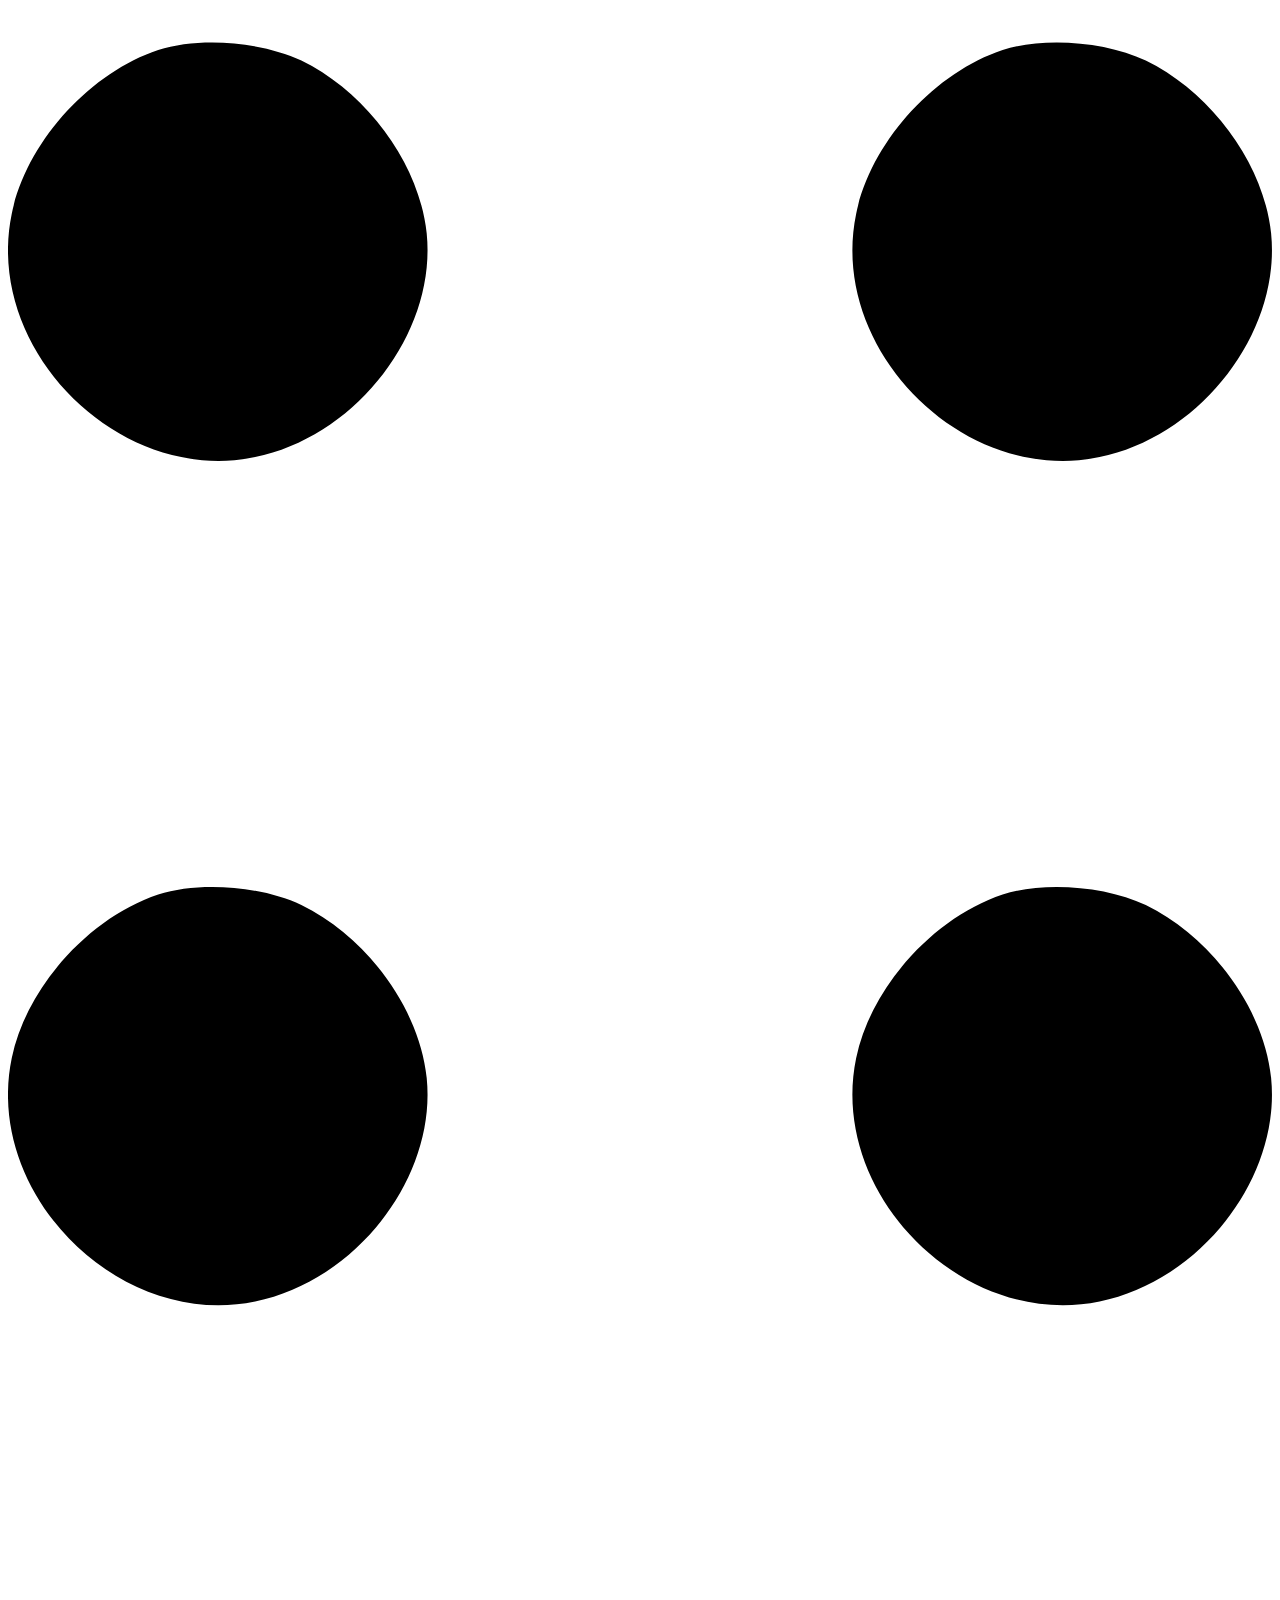
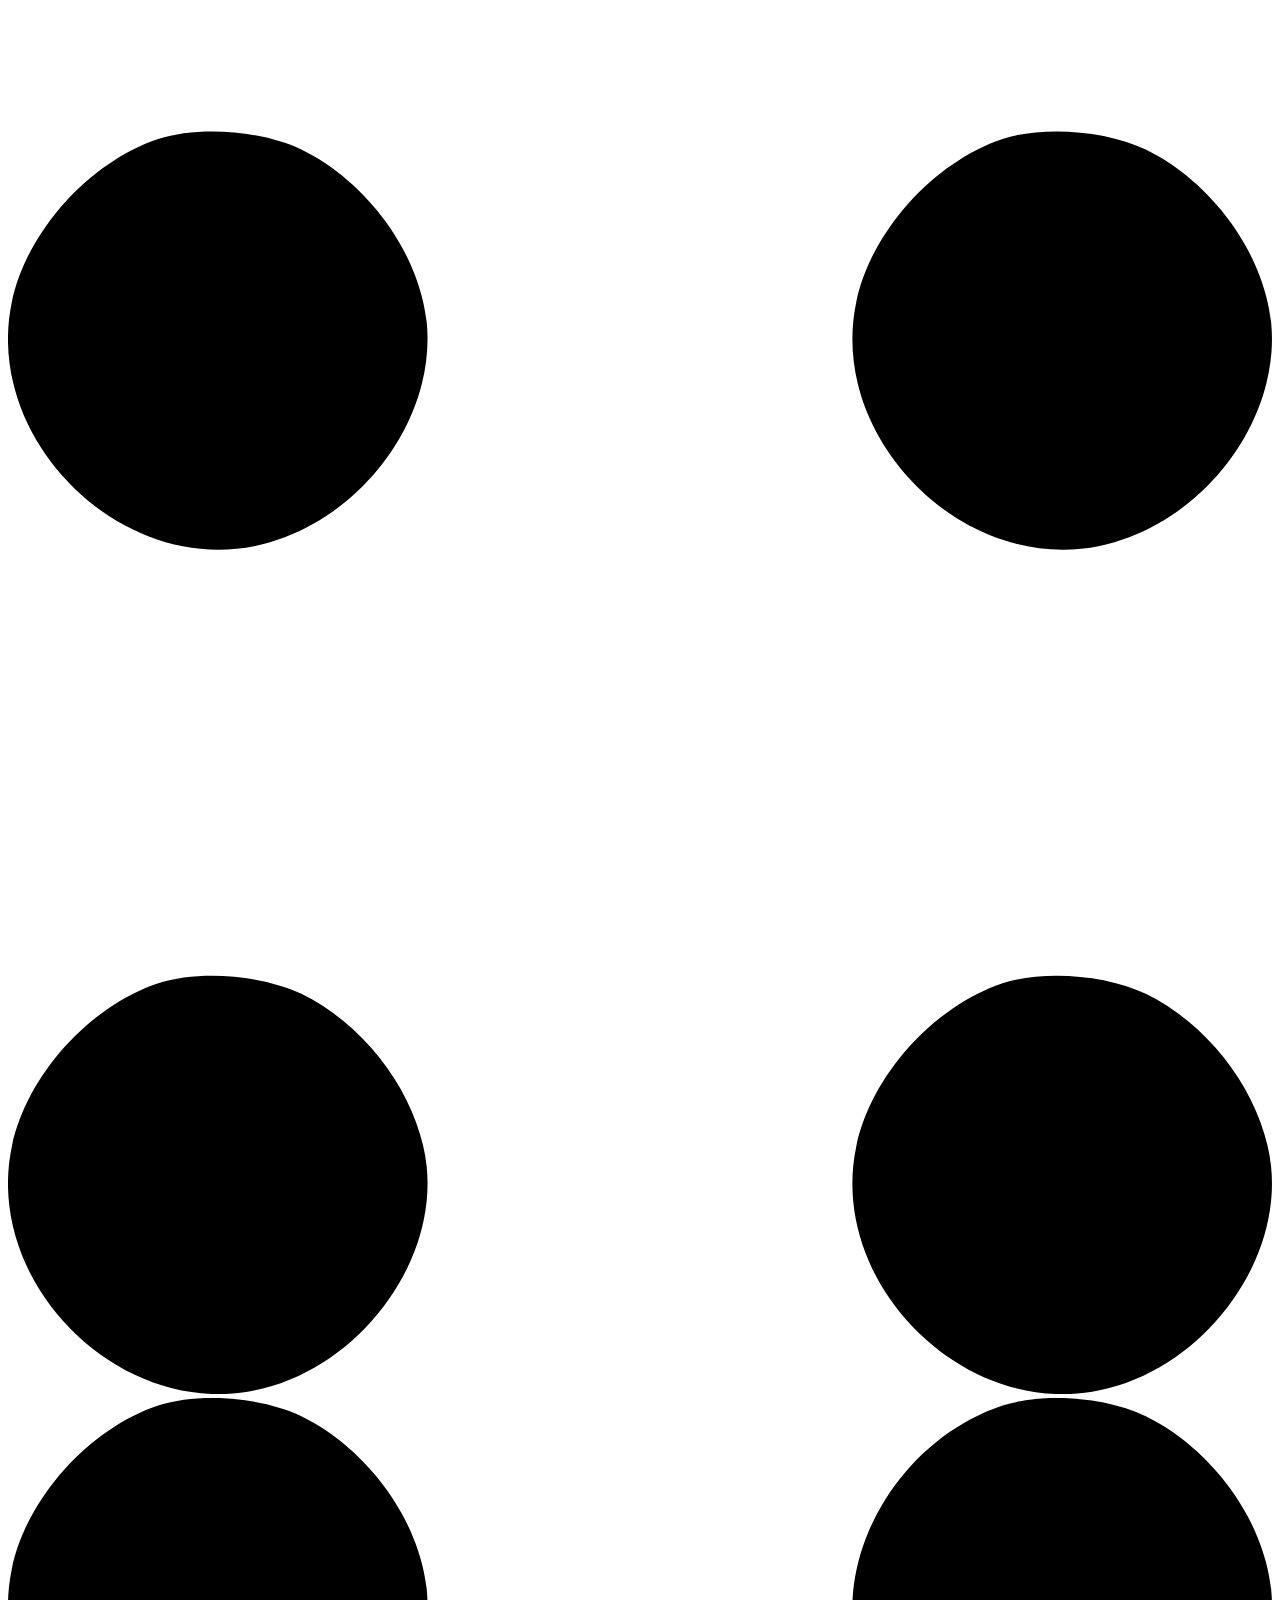
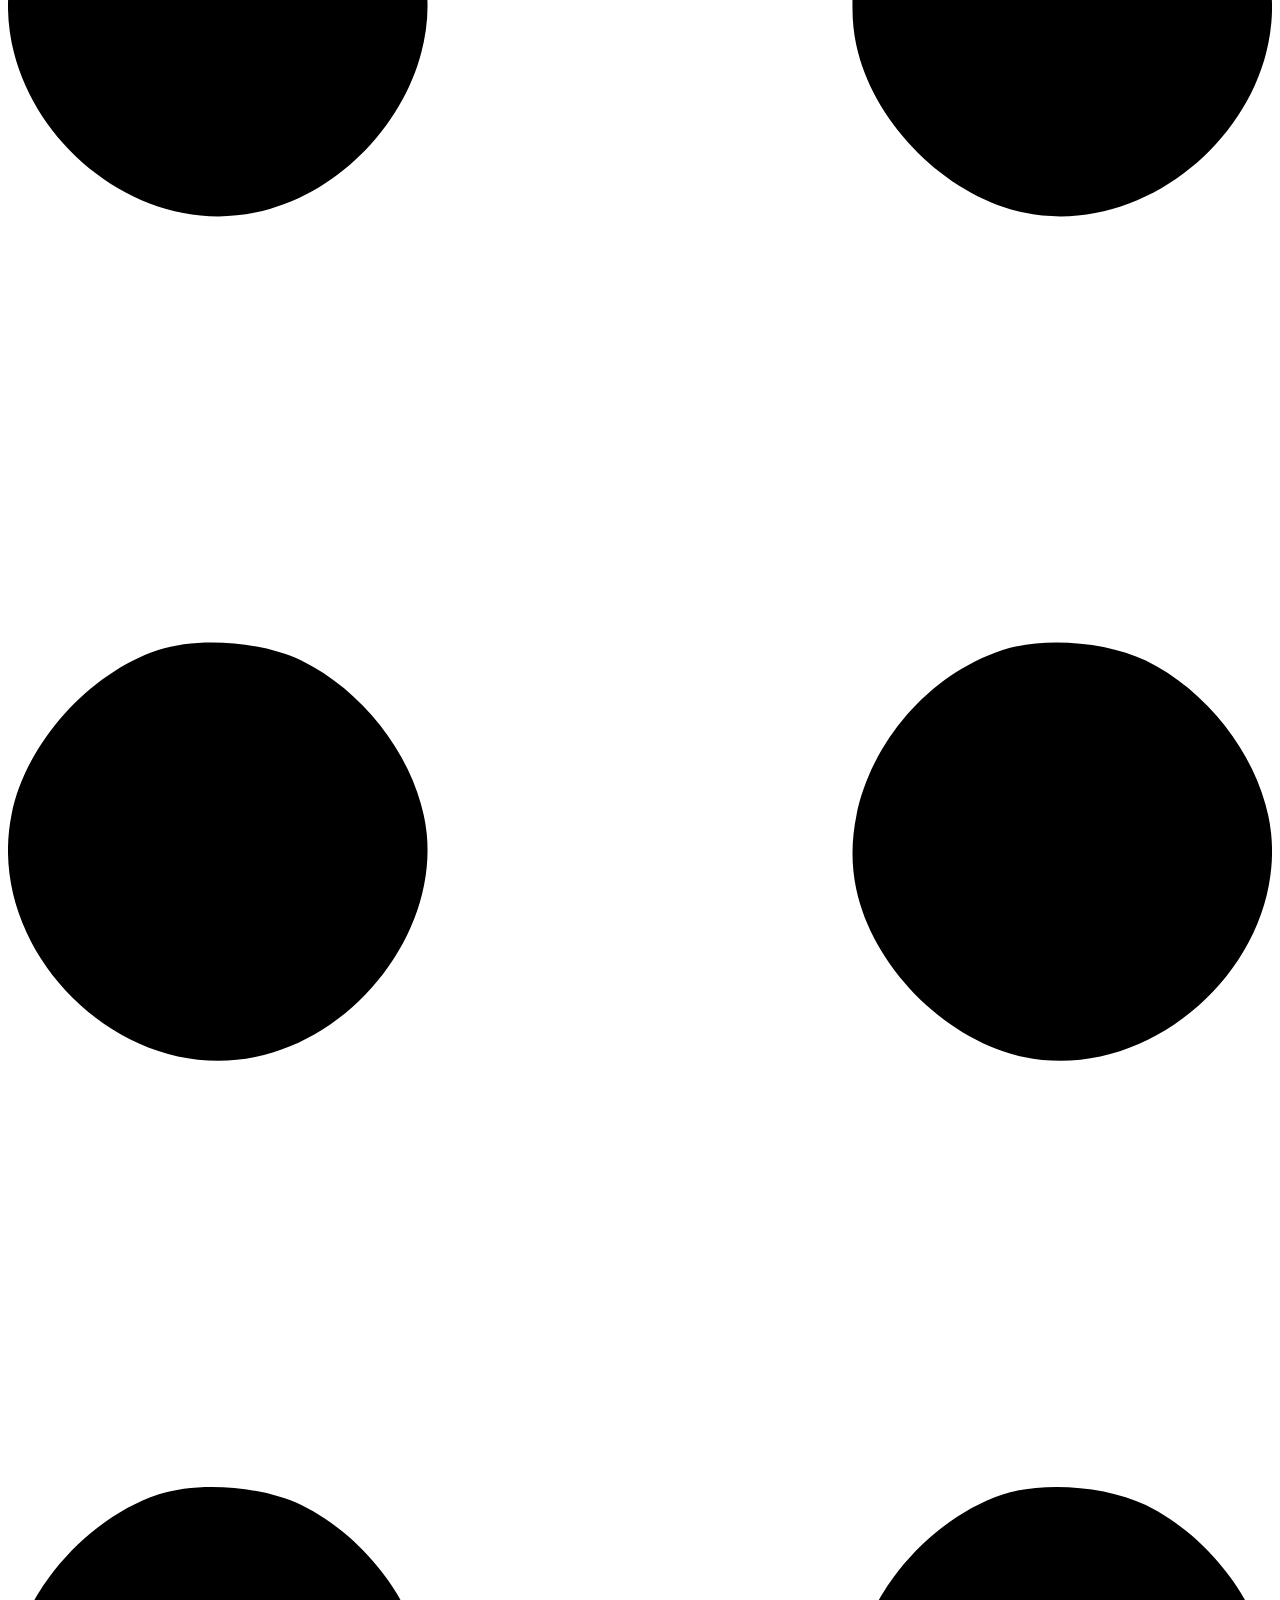
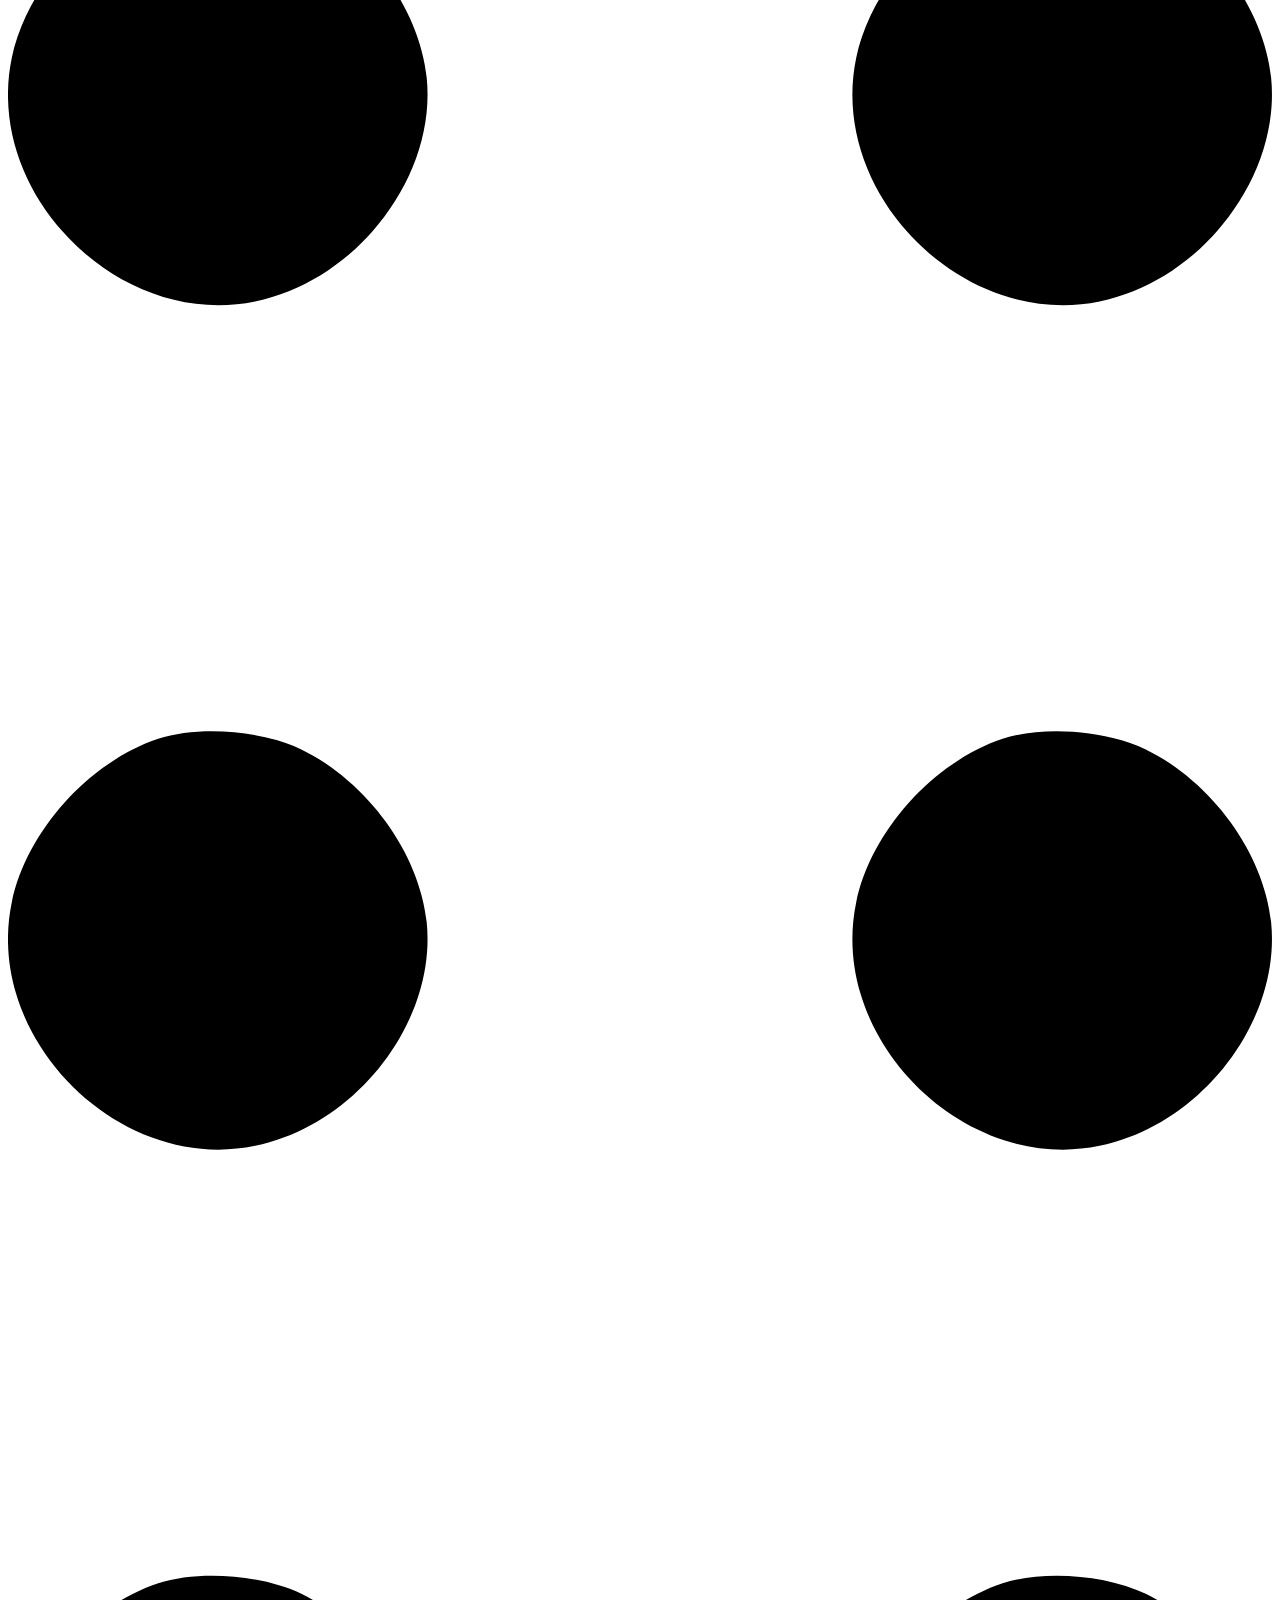
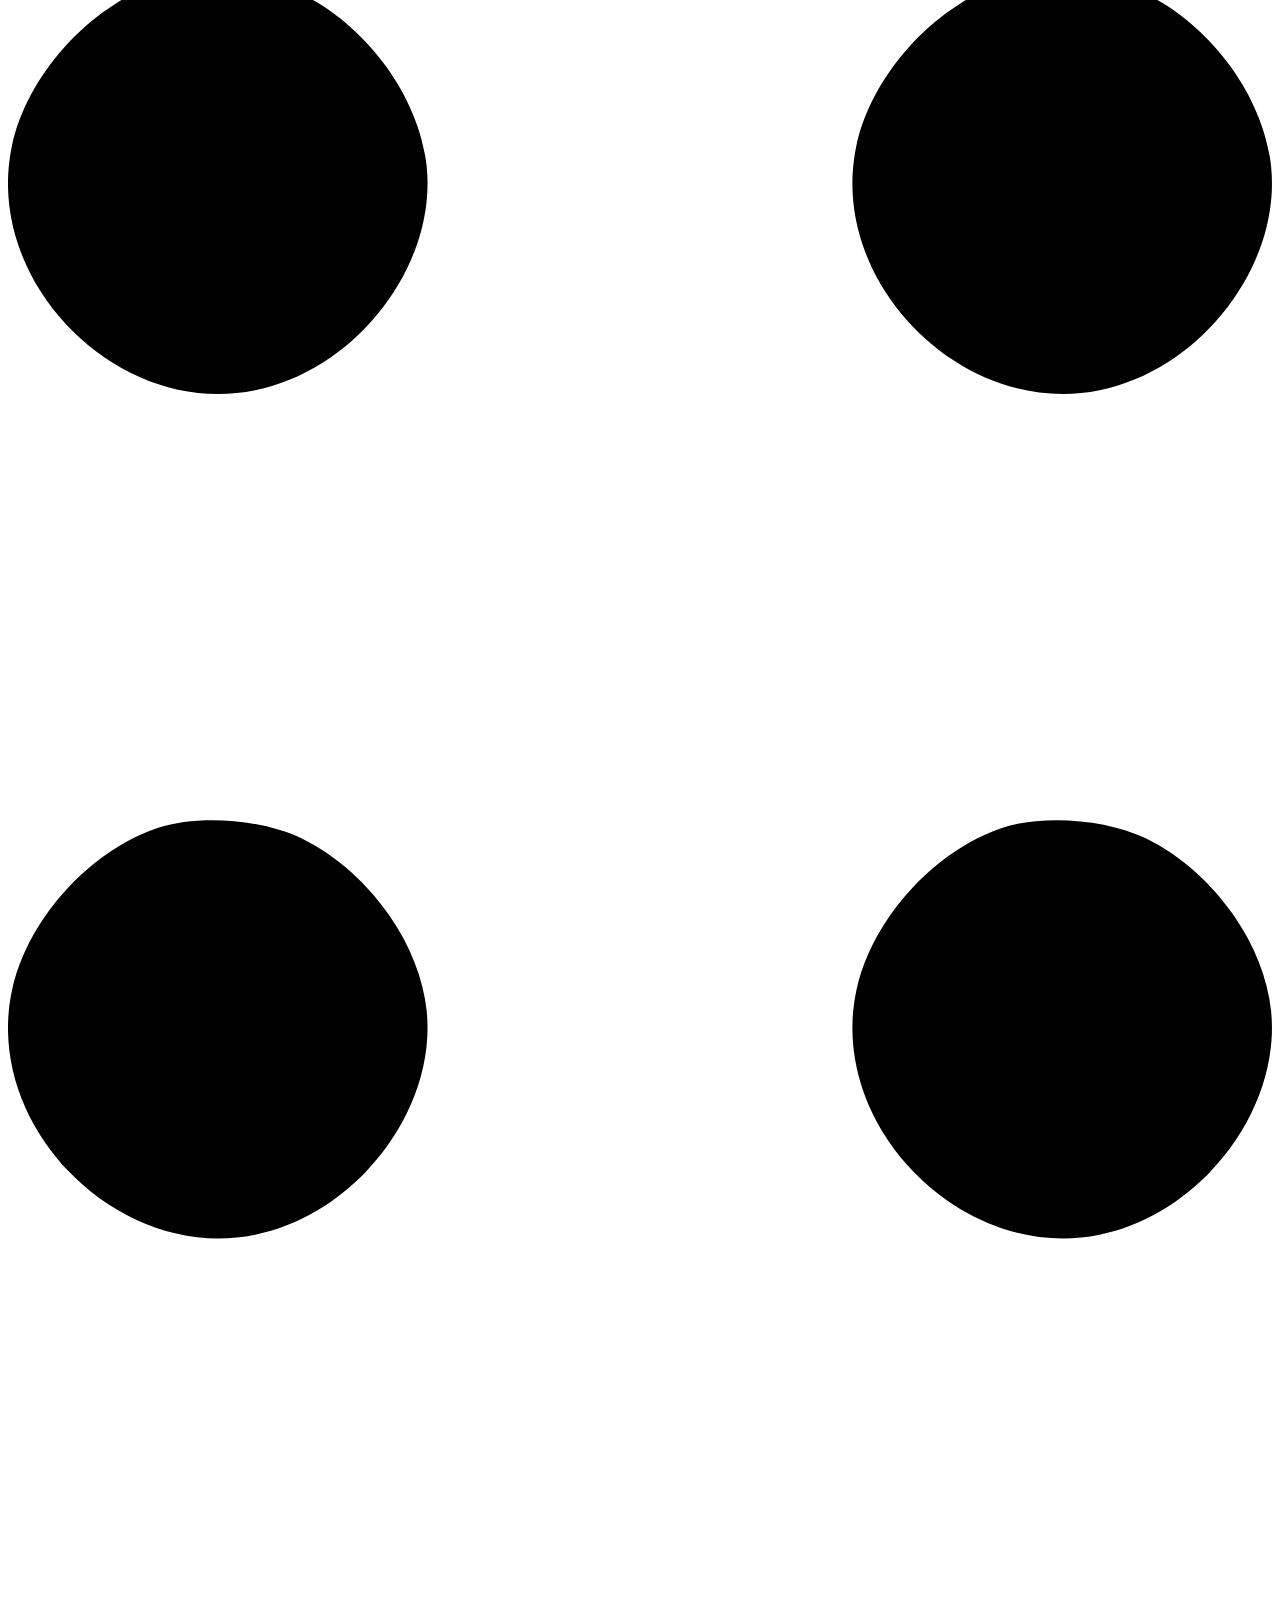
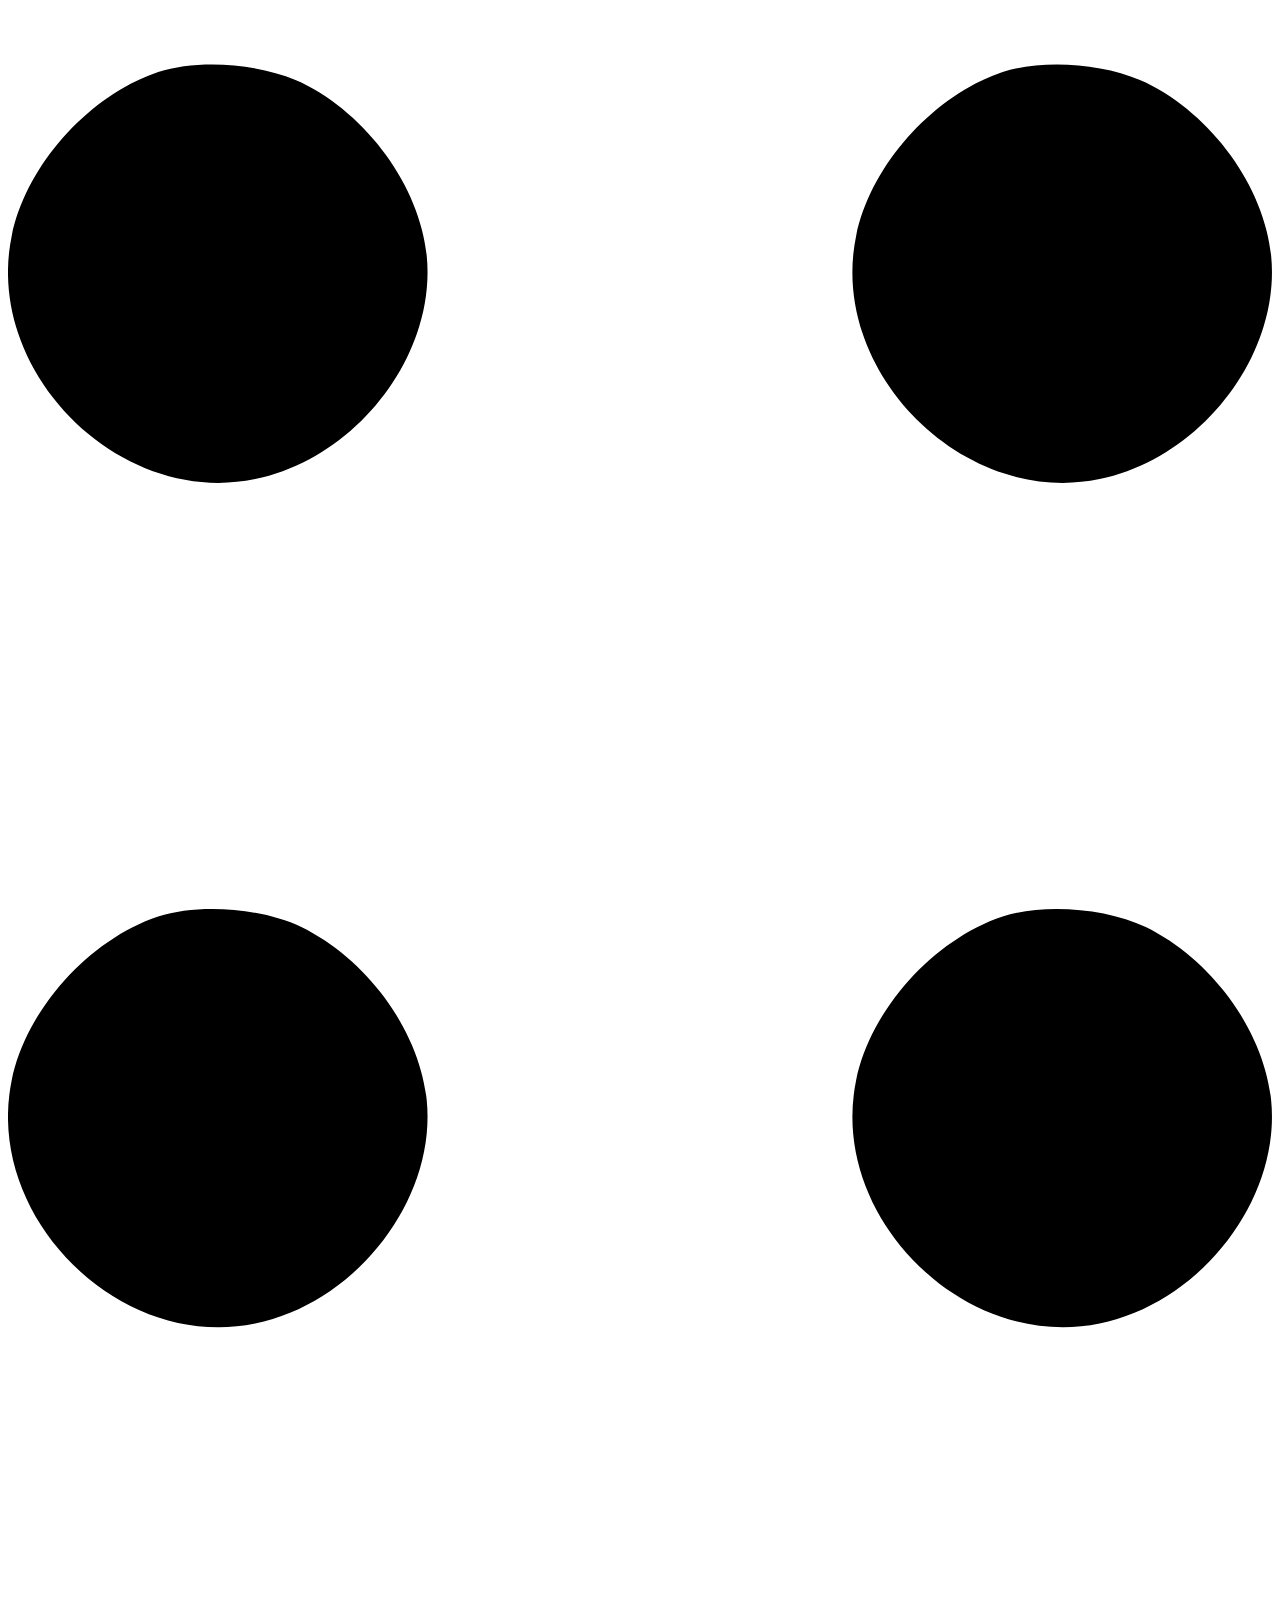
==== commit 83a66ccb: "Put my headshot back" ====
--- a/index.html
+++ b/index.html
@@ -17,14 +17,14 @@
         <meta property="og:type" content="website">
         <meta property="og:title" content="WDMVII">
         <meta property="og:description" content="I can help your business to get online and grow fast">
-        <meta property="og:image" content="https://wdmvii.com/assets/profile.gif">
+        <meta property="og:image" content="https://wdmvii.com/assets/team/profile.webp">
         <!-- Twitter Meta Tags -->
         <meta name="twitter:card" content="summary_large_image">
         <meta property="twitter:domain" content="wdmvii.com">
         <meta property="twitter:url" content="https://wdmvii.com">
         <meta name="twitter:title" content="WDMVII">
         <meta name="twitter:description" content="I can help your business to get online and grow fast">
-        <meta name="twitter:image" content="https://wdmvii.com/assets/profile.gif">
+        <meta name="twitter:image" content="https://wdmvii.com/assets/team/profile.webp">
 
         <!-- Favicon-->
         <link rel="icon" type="image/x-icon" href="https://wdmvii.com/assets/favicon.ico" />
@@ -113,7 +113,7 @@
                                 <div class="profile bg-gradient-primary-to-secondary">
                                     <!-- TIP: For best results, use a photo with a transparent background like the demo example below-->
                                     <!-- Watch a tutorial on how to do this on YouTube (link)-->
-                                    <img class="profile-img" src="assets/profile.gif" alt="Headshot coming soon!" />
+                                    <img class="profile-img" src="./assets/team/profile.webp" alt="Headshot coming soon!" />
                                     <div class="dots-1">
                                         <!-- SVG Dots-->
                                         <svg version="1.1" xmlns="http://www.w3.org/2000/svg" xmlns:xlink="http://www.w3.org/1999/xlink" x="0px" y="0px" viewBox="0 0 191.6 1215.4" style="enable-background: new 0 0 191.6 1215.4" xml:space="preserve">
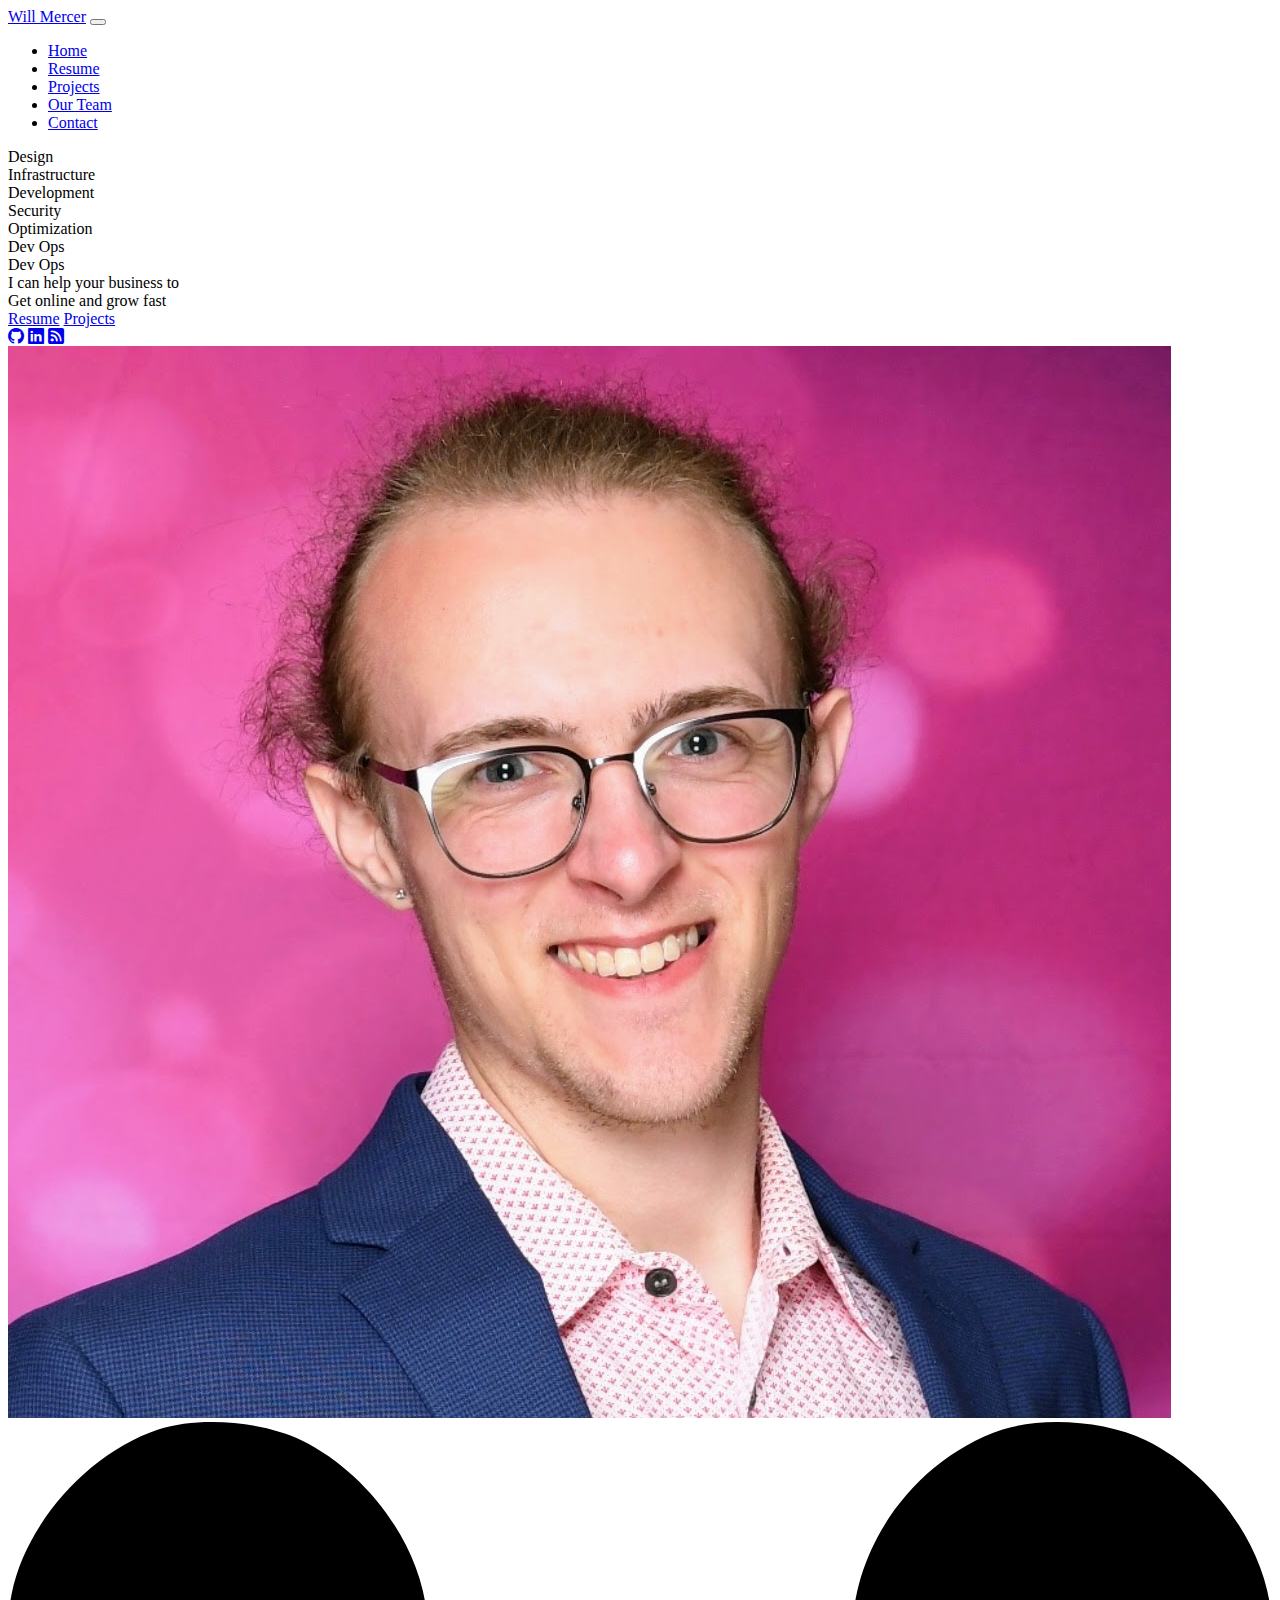
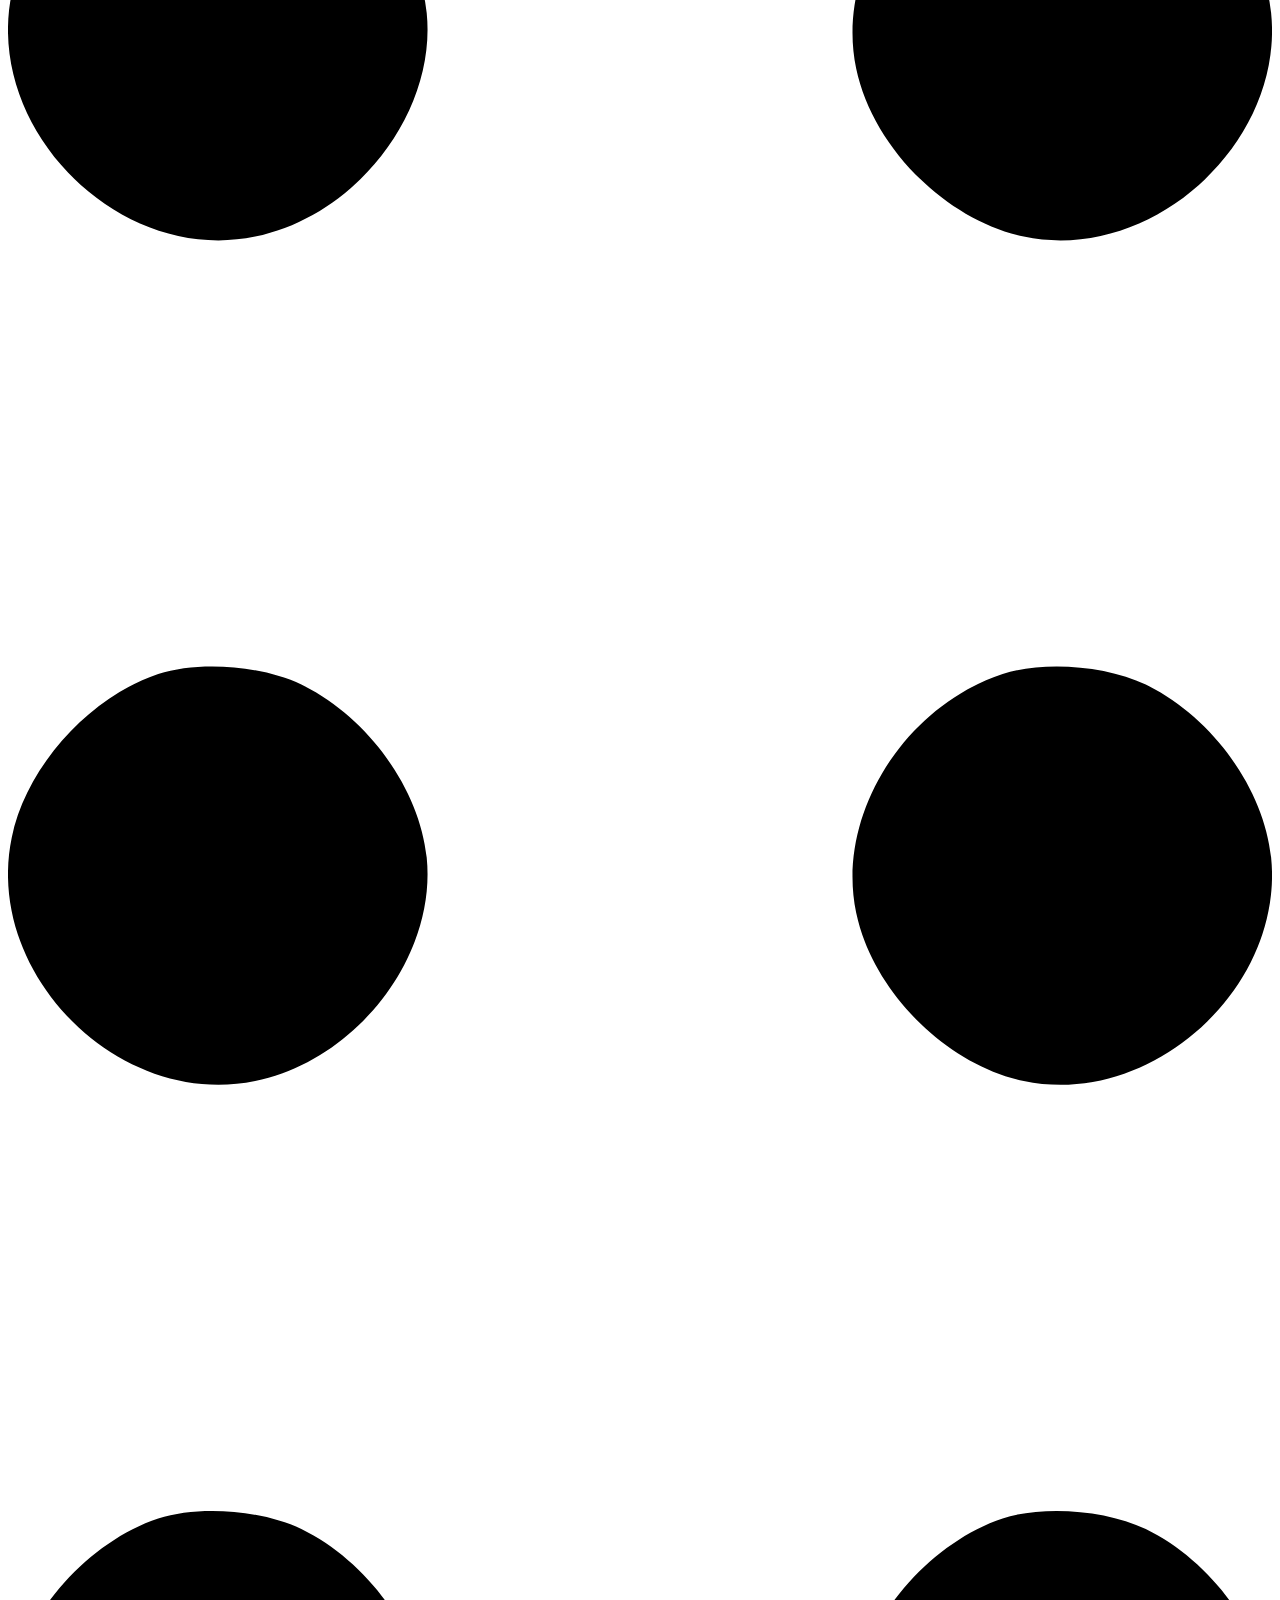
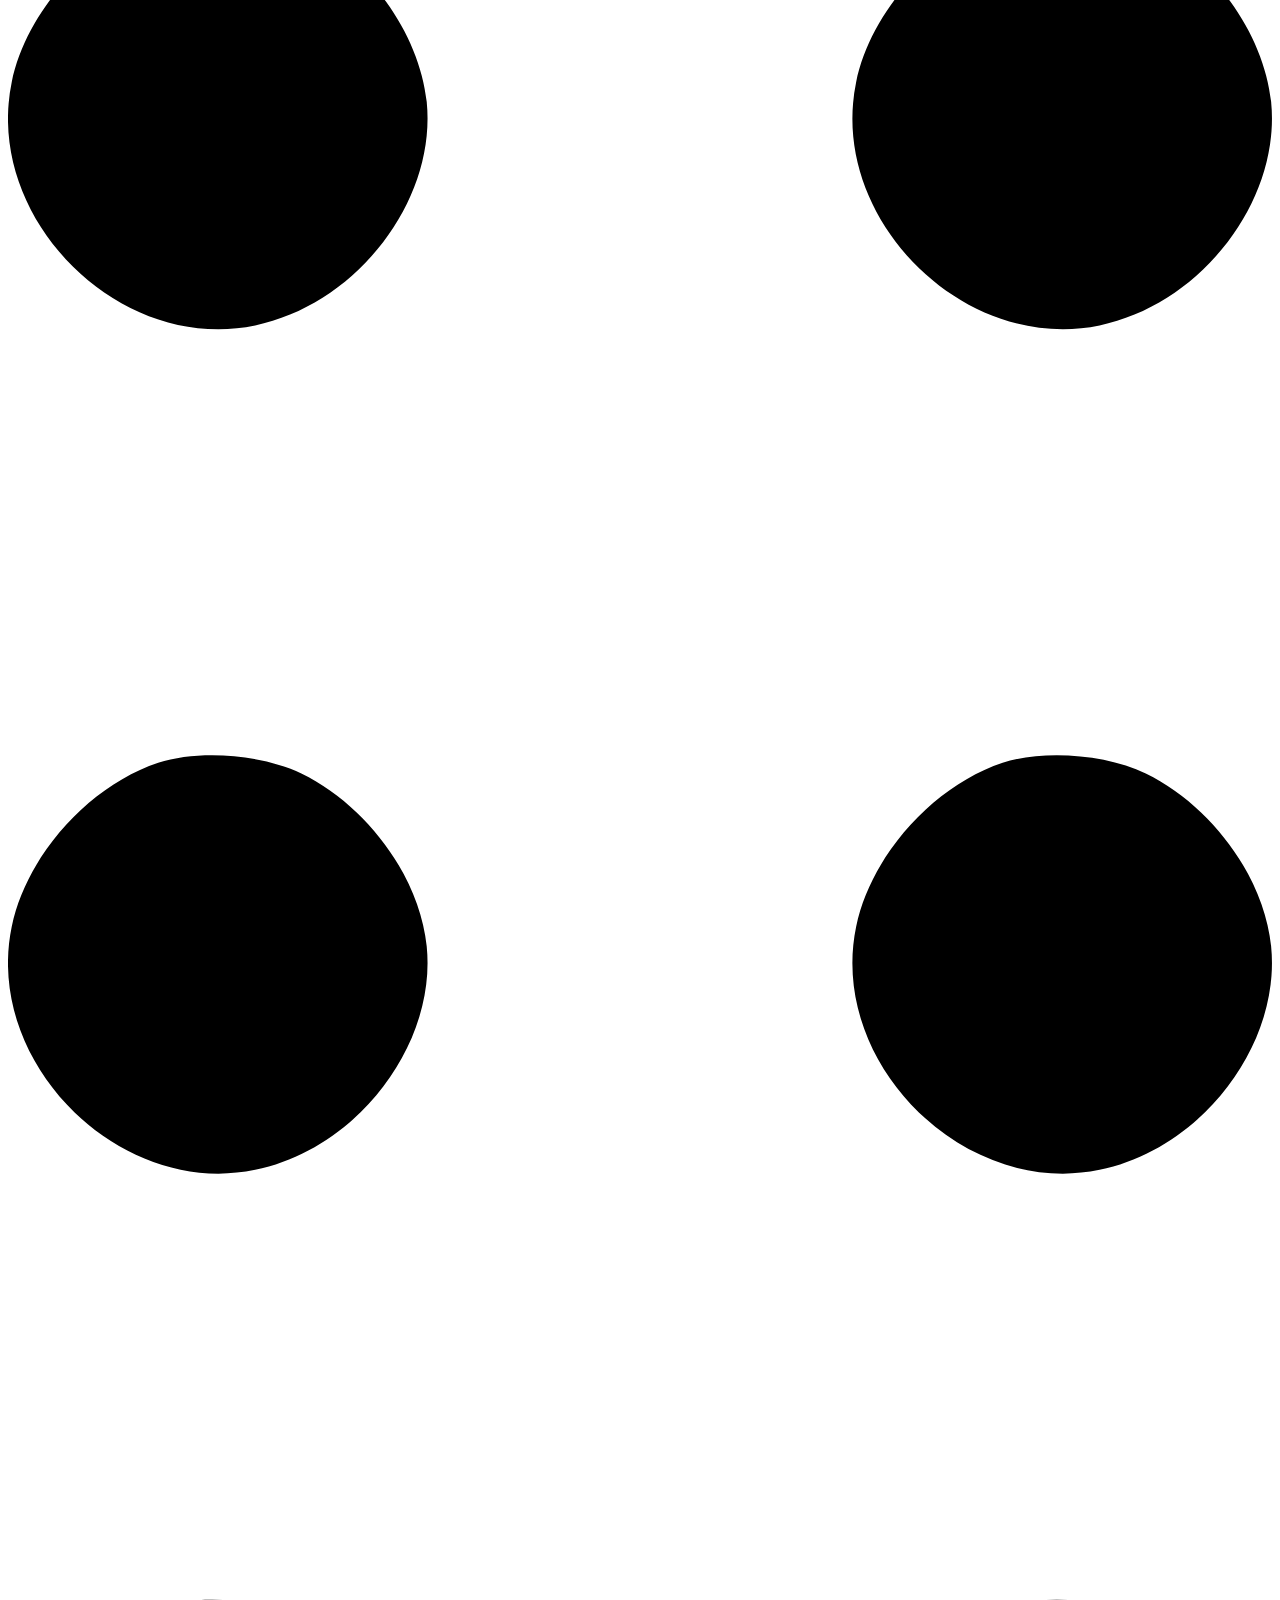
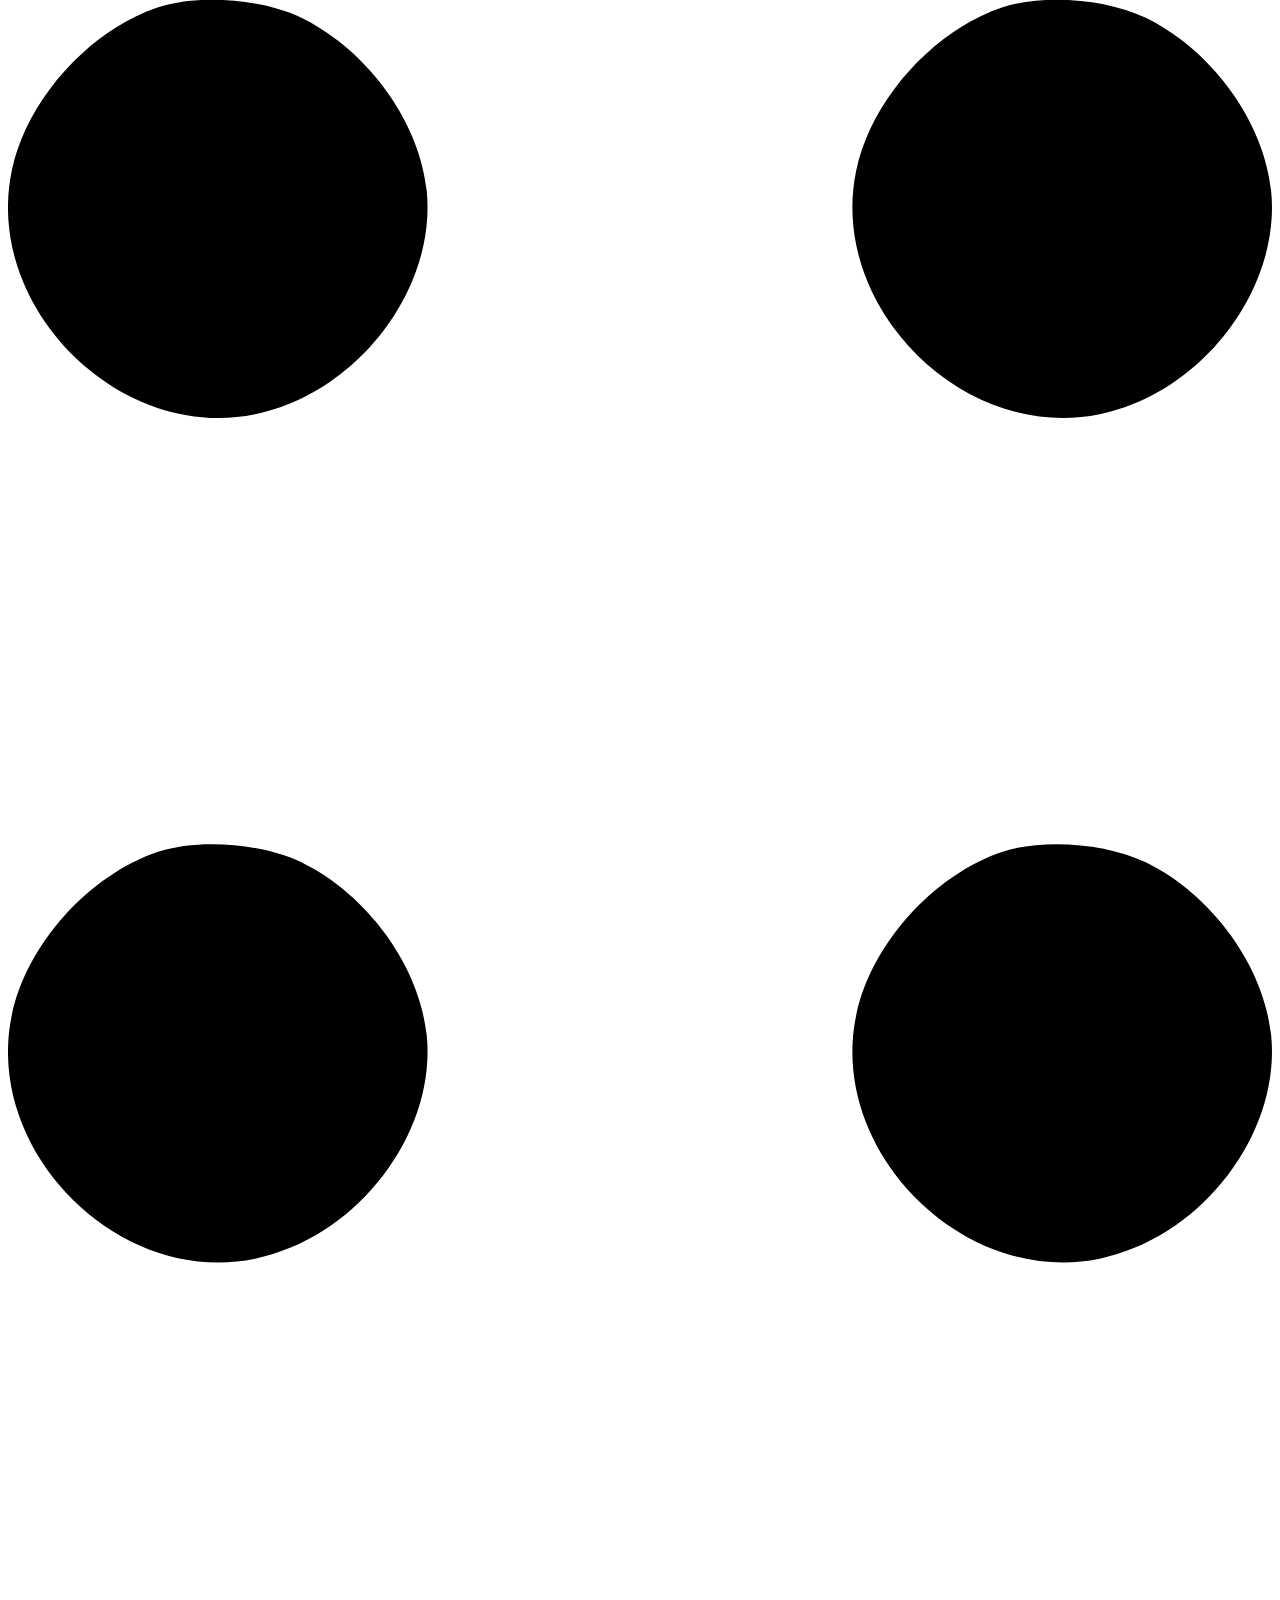
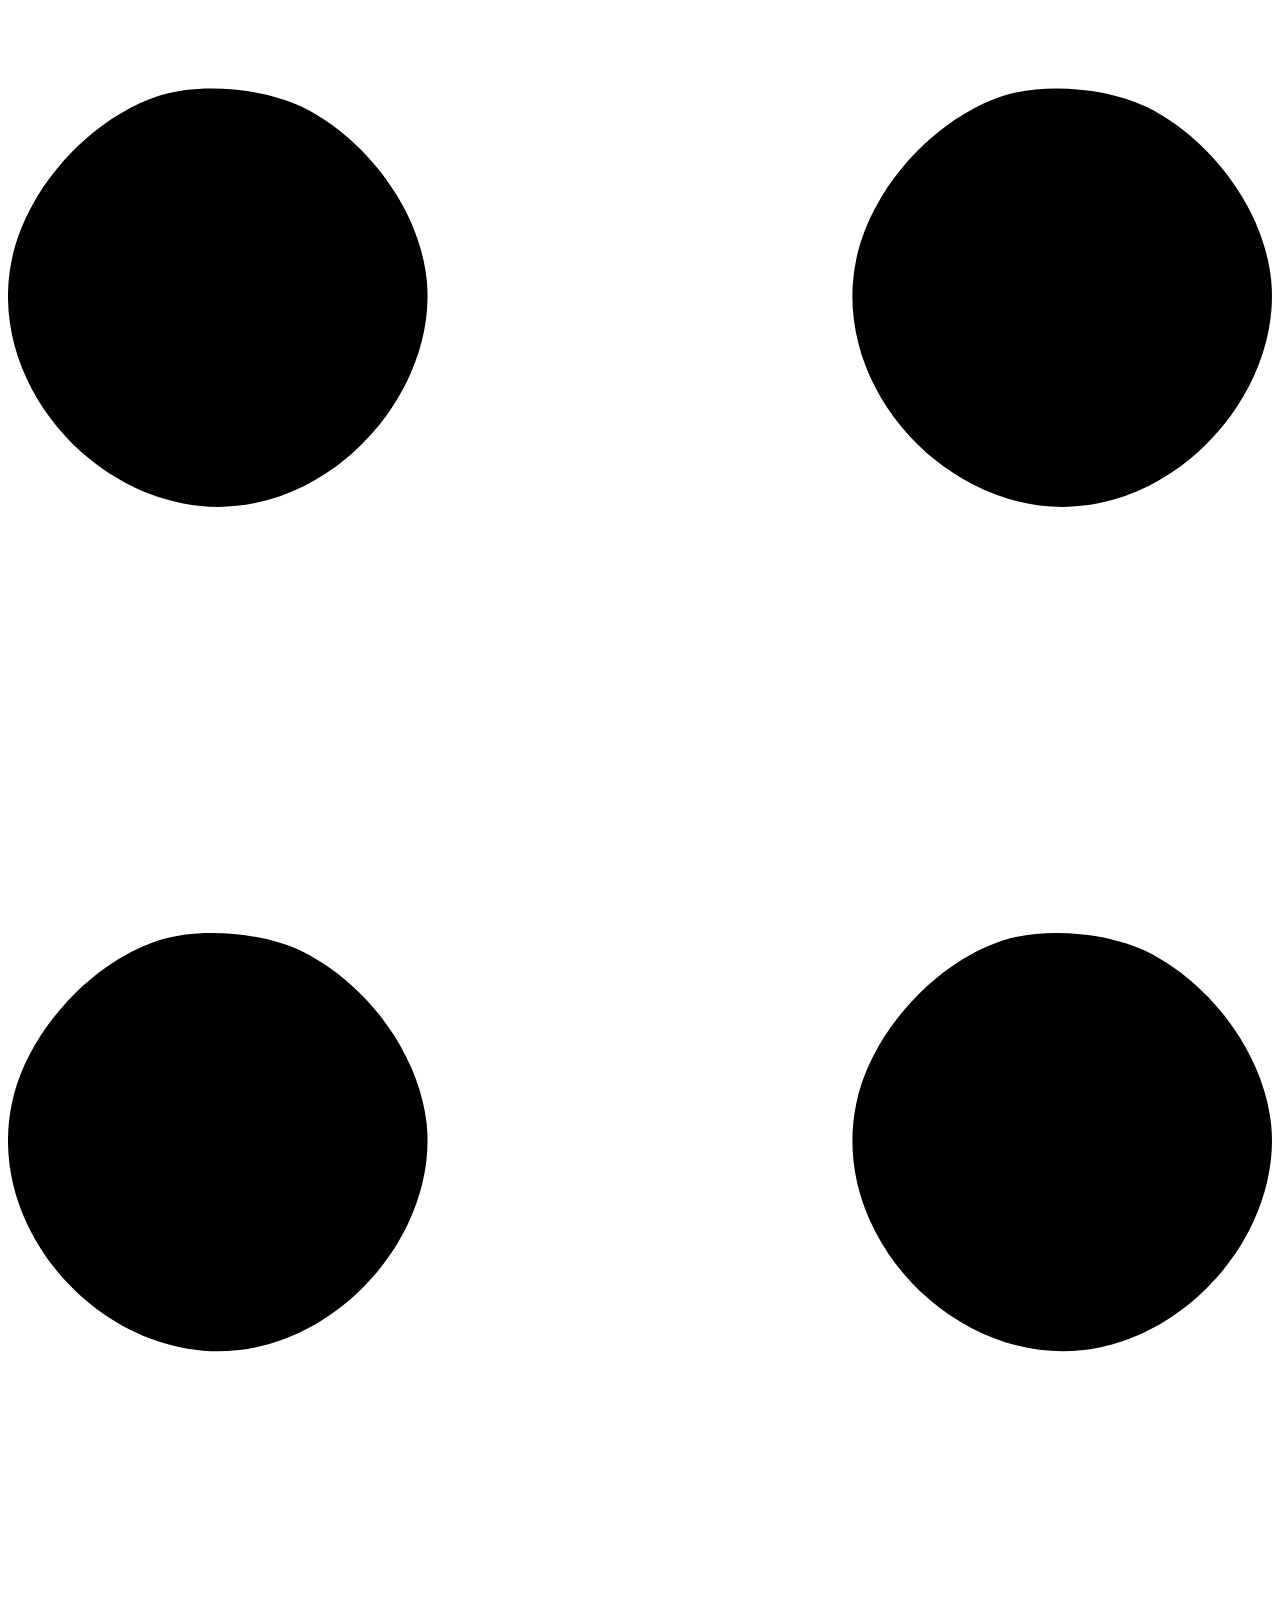
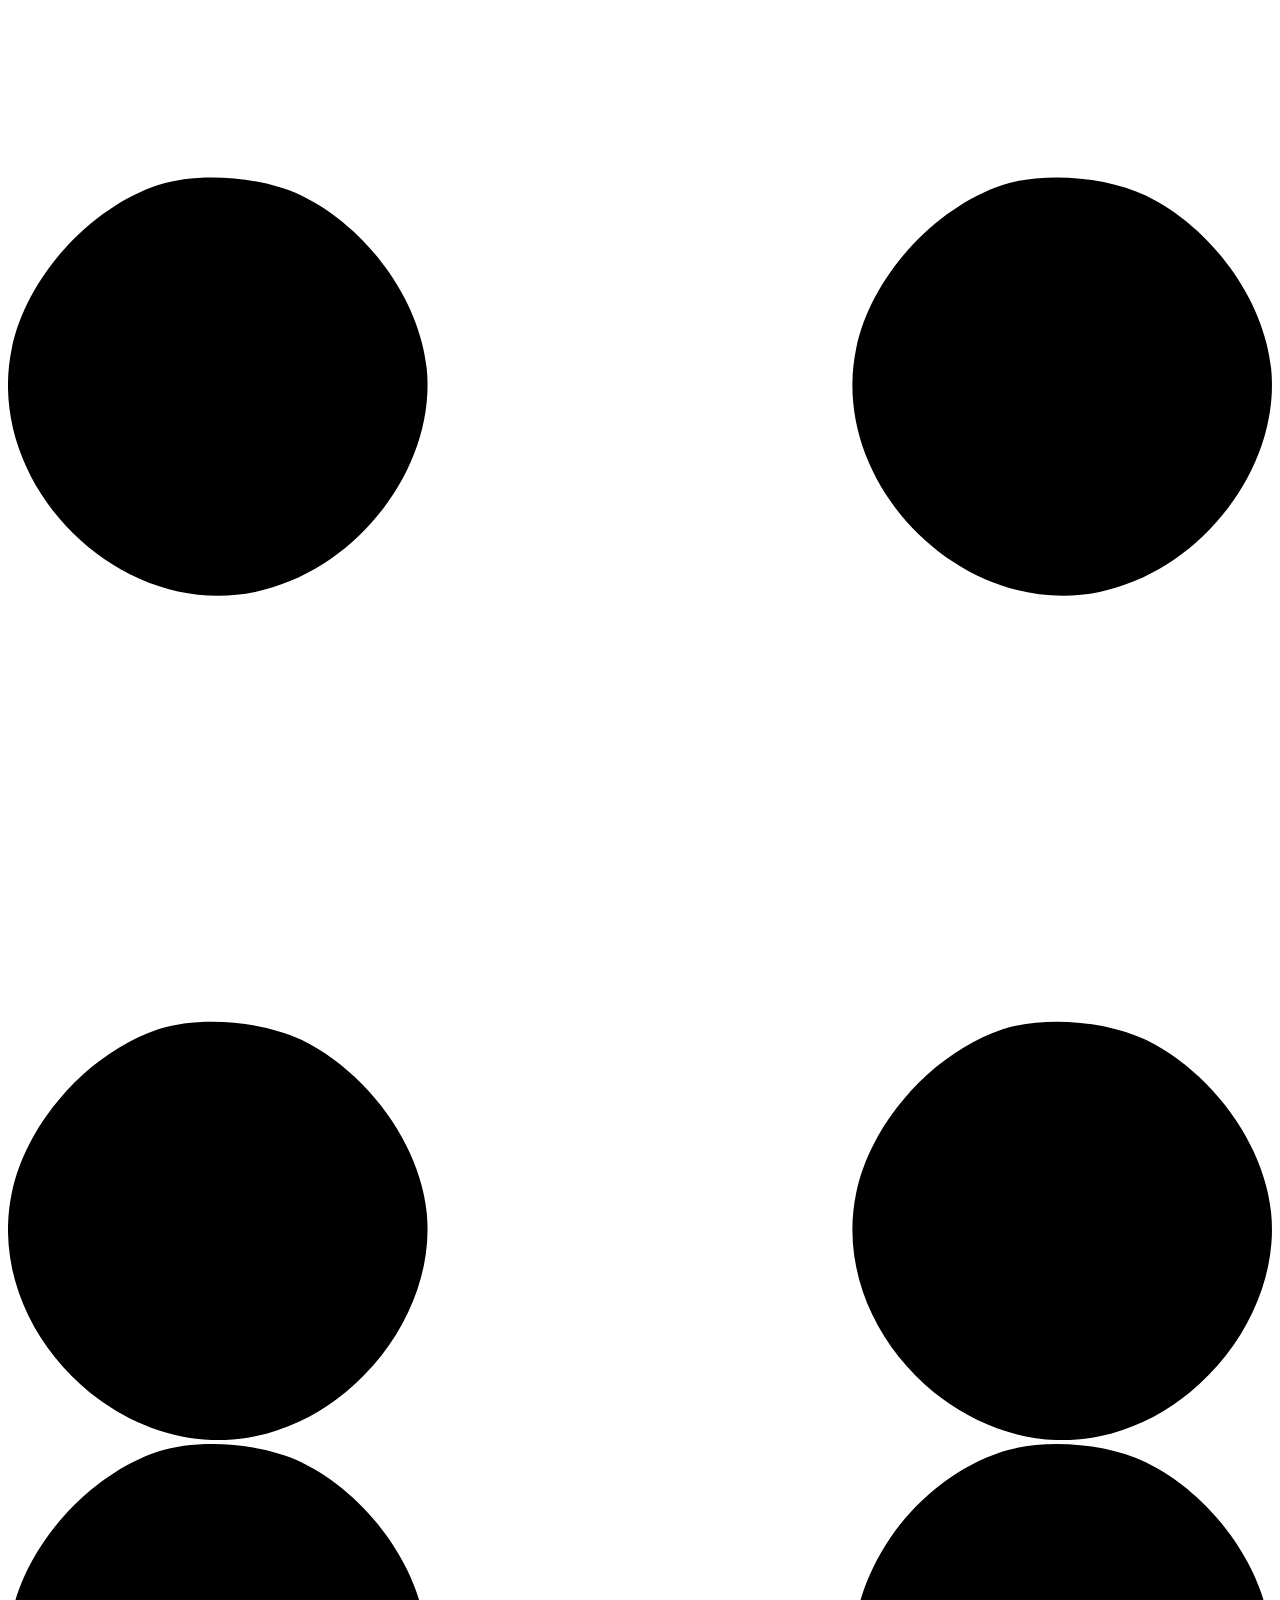
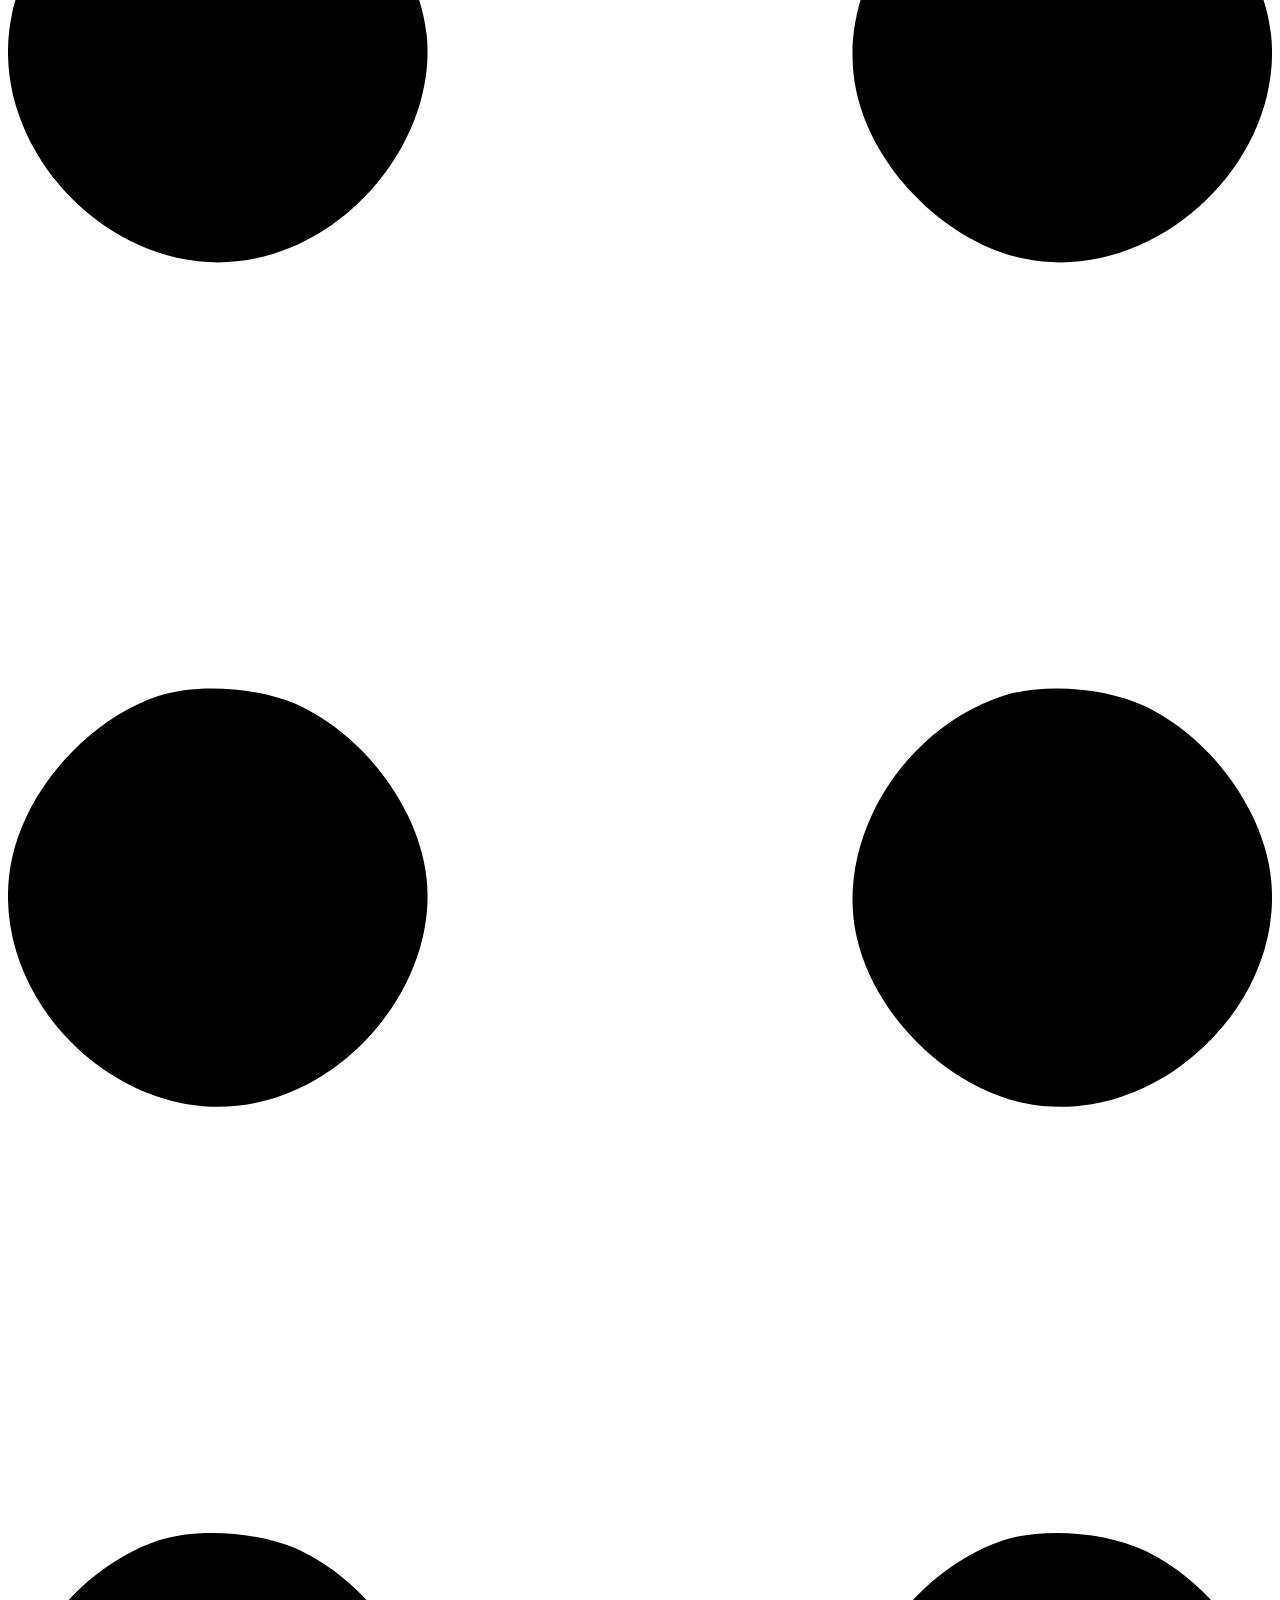
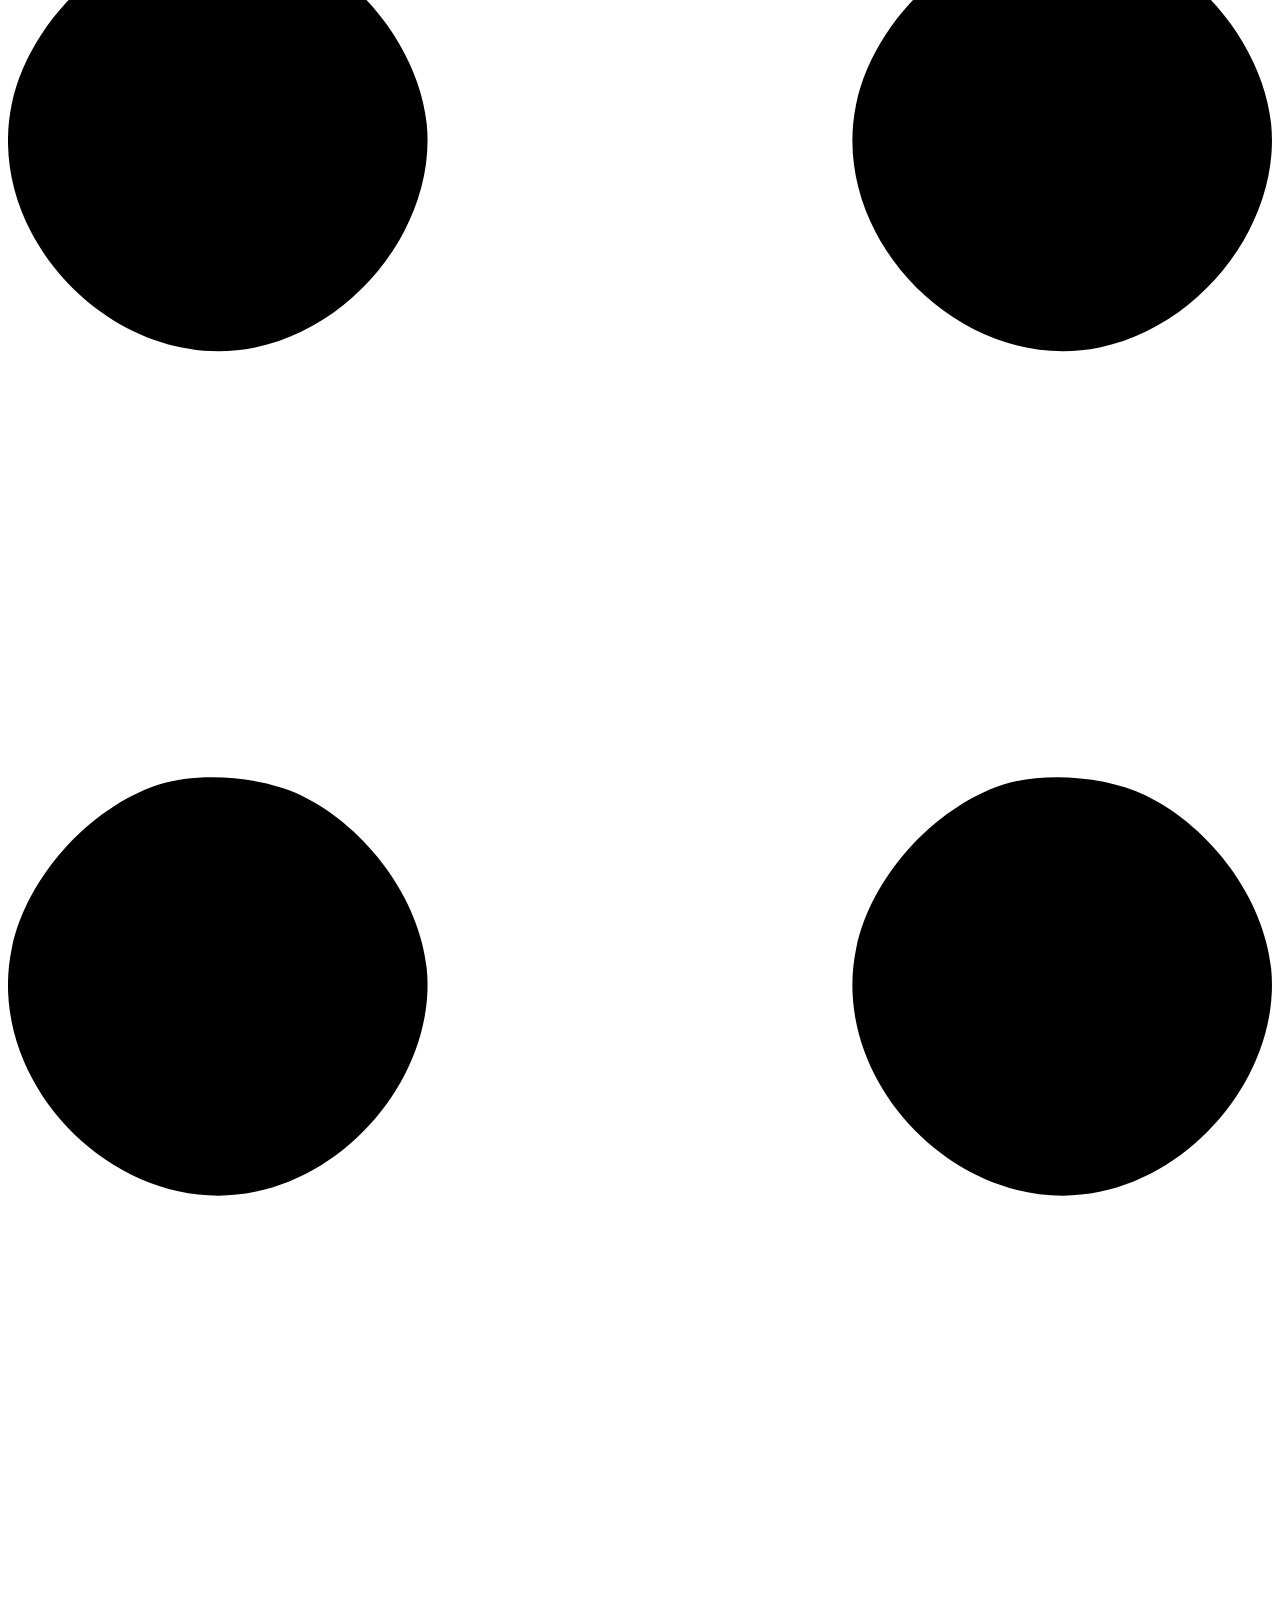
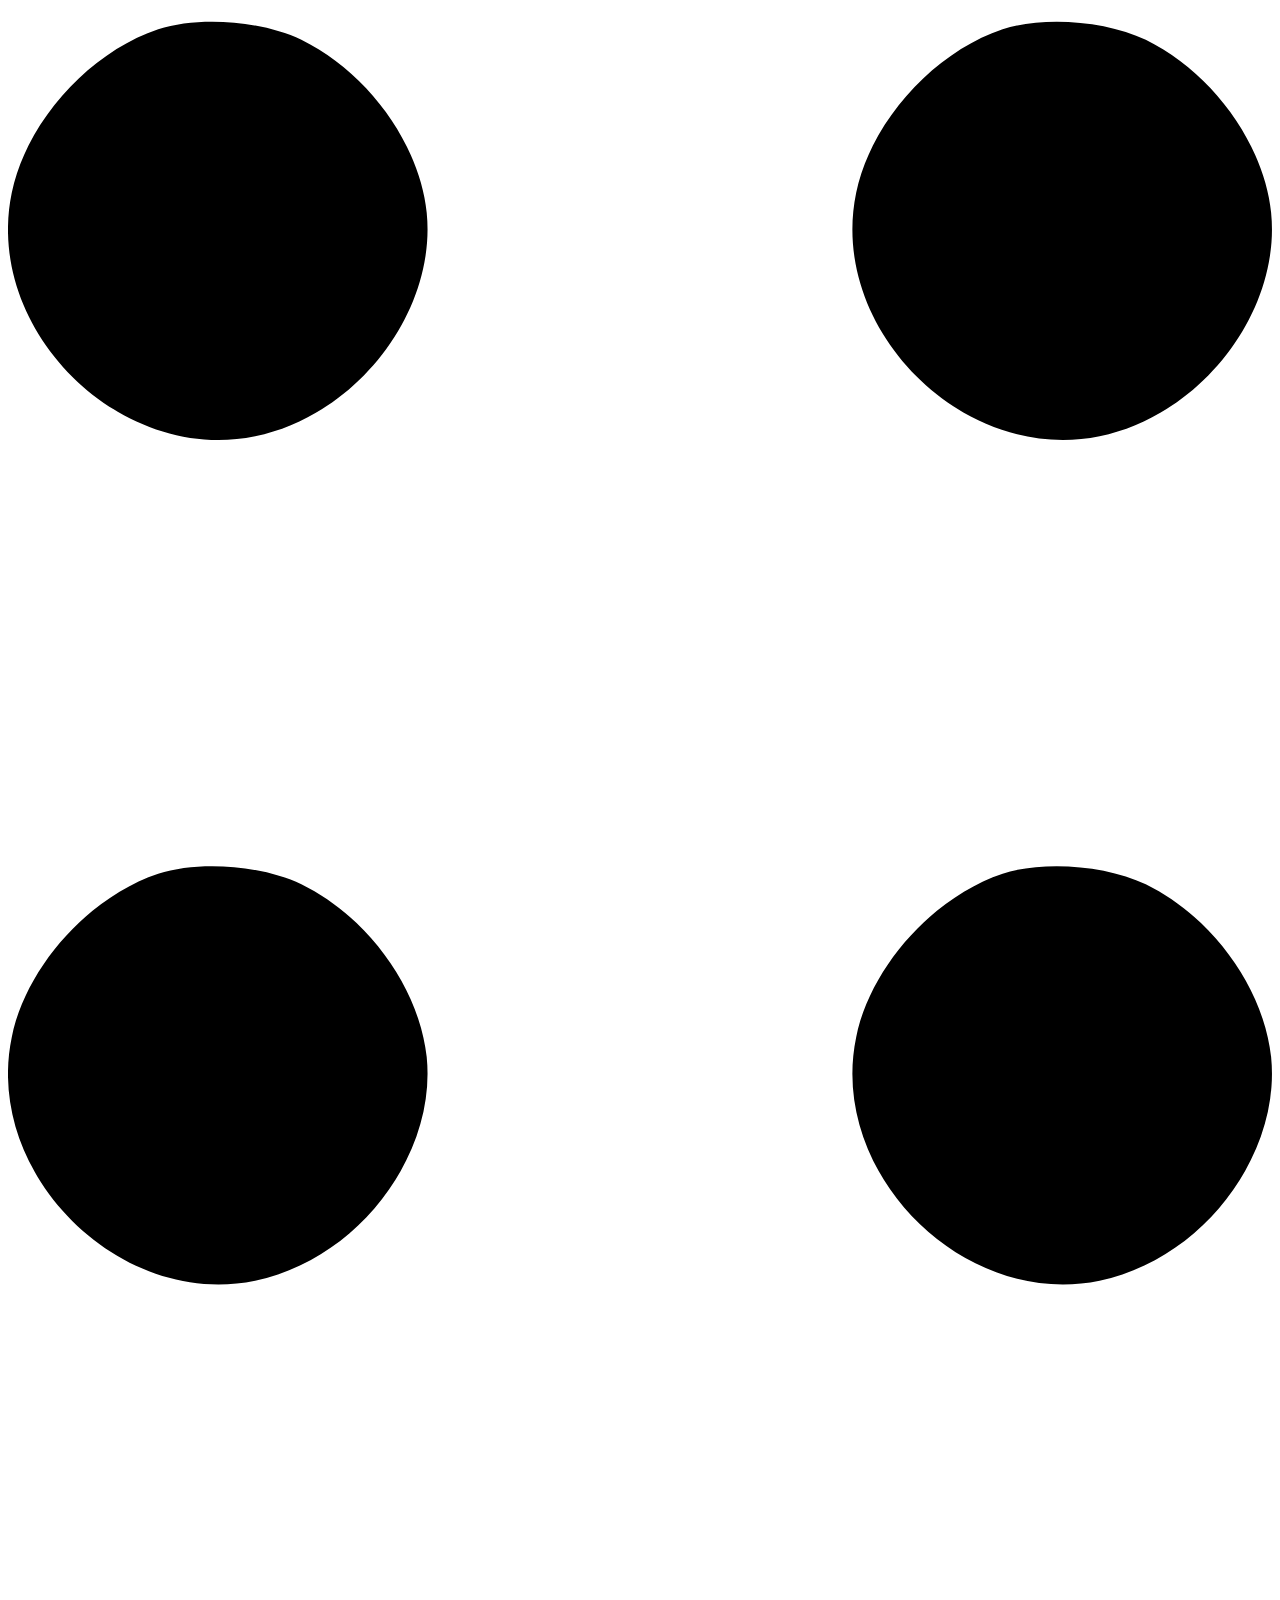
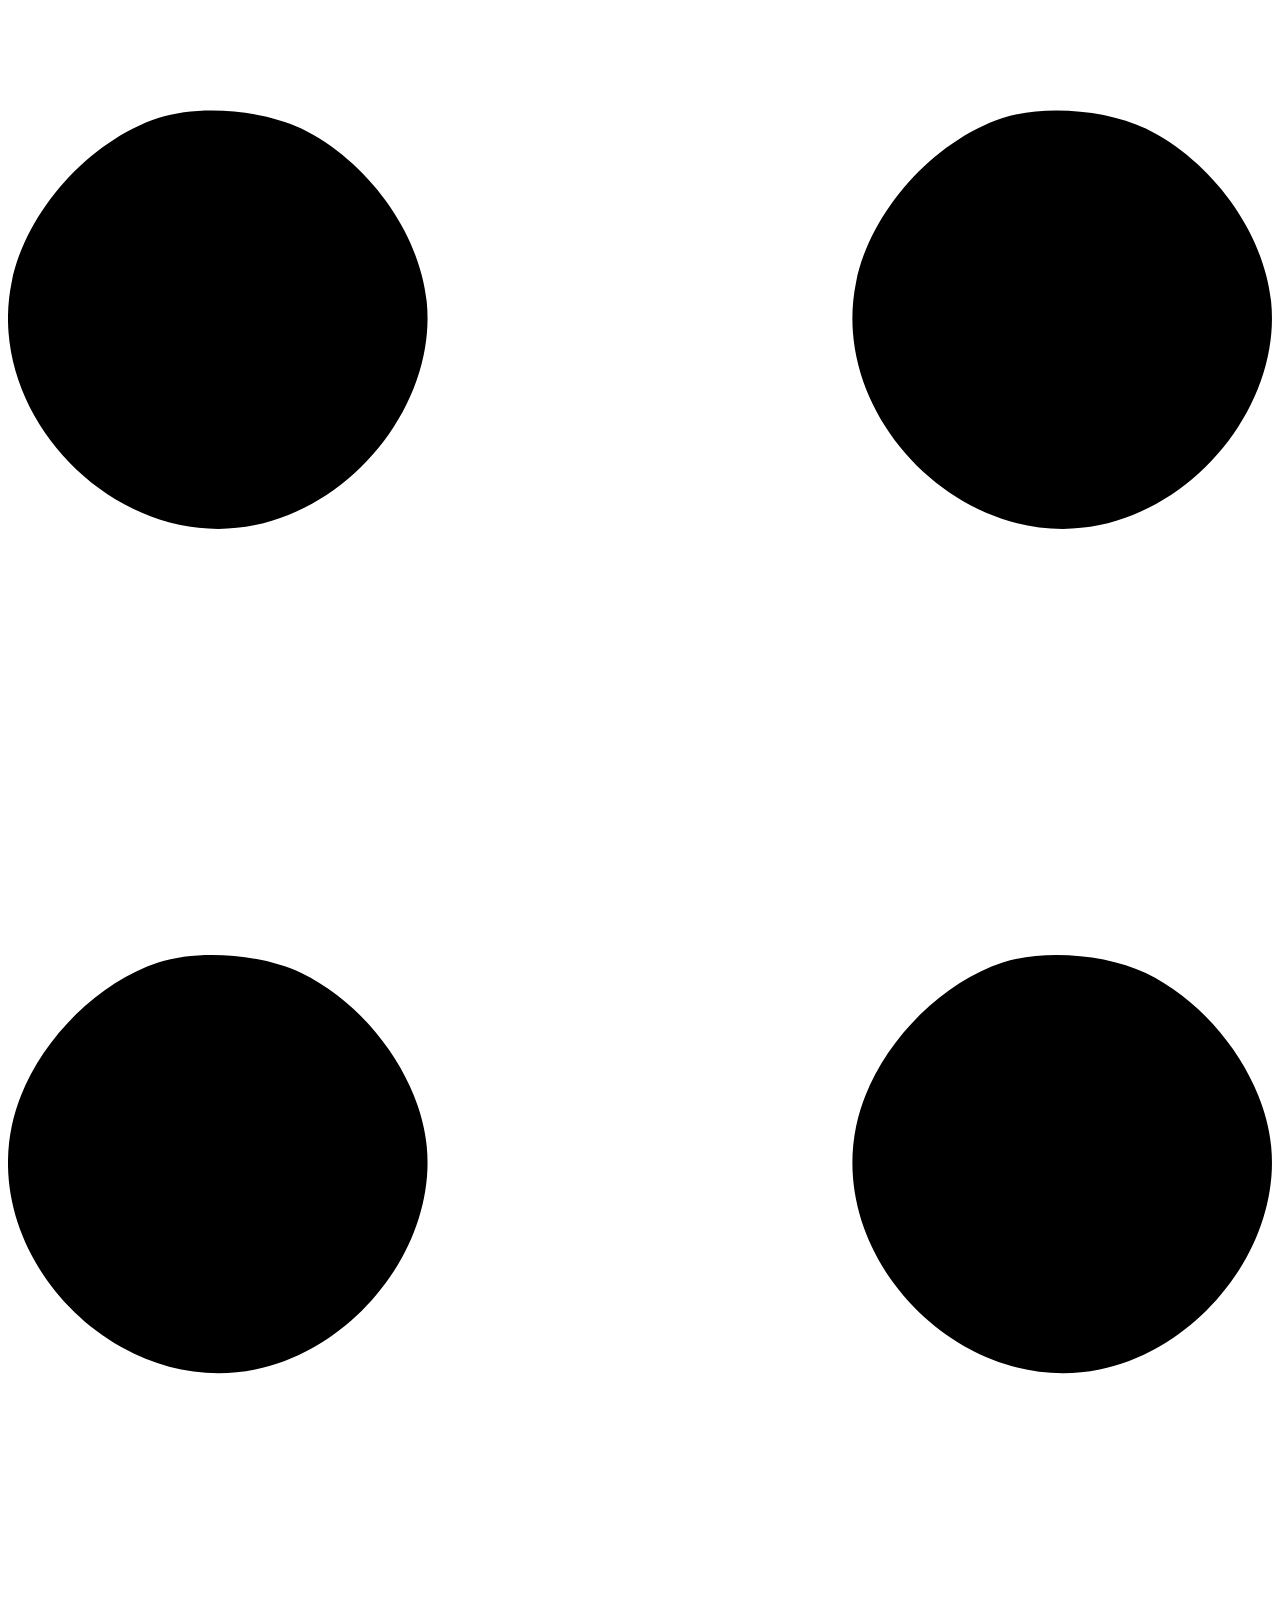
==== commit 3b699b35: "Code got overwritten" ====
--- a/index.html
+++ b/index.html
@@ -78,27 +78,37 @@
                     <div class="collapse navbar-collapse" id="navbarSupportedContent">
                         <ul class="navbar-nav ms-auto mb-2 mb-lg-0 small fw-bolder">
                             <li class="nav-item"><a class="nav-link" href="/">Home</a></li>
-                            <li class="nav-item"><a class="nav-link" href="/resume.html">Resume</a></li>
-                            <li class="nav-item"><a class="nav-link" href="/projects.html">Projects</a></li>
-                            <li class="nav-item"><a class="nav-link" href="/team.html">Our Team</a></li>
-                            <li class="nav-item"><a class="nav-link" href="/contact.html">Contact</a></li>
+                            <li class="nav-item"><a class="nav-link" href="/resume">Resume</a></li>
+                            <li class="nav-item"><a class="nav-link" href="/projects">Projects</a></li>
+                            <li class="nav-item"><a class="nav-link" href="/team">Our Team</a></li>
+                            <li class="nav-item"><a class="nav-link" href="/contact">Contact</a></li>
                         </ul>
                     </div>
                 </div>
             </nav>
             <!-- Header-->
-            <header class="py-5">
+            <header id="main-header" class="py-5">
                 <div class="container px-5 pb-5">
                     <div class="row gx-5 align-items-center">
                         <div class="col-xxl-5">
                             <!-- Header text content-->
                             <div class="text-center text-xxl-start">
-                                <div class="badge bg-gradient-primary-to-secondary text-white mb-4"><div class="text-uppercase">Design &middot; Infrastructure &middot; Development</div></div>
+                                <div class="badge bg-gradient-primary-to-secondary text-white mb-4">
+                                    <div class="ticker fs-5">
+                                        <div class="ticker-item fade show">Design</div>
+                                        <div class="ticker-item fade d-none">Infrastructure</div>
+                                        <div class="ticker-item fade d-none">Development</div>
+                                        <div class="ticker-item fade d-none">Security</div>
+                                        <div class="ticker-item fade d-none">Optimization</div>
+                                        <div class="ticker-item fade d-none">Dev Ops</div>
+                                        <div class="ticker-item fade d-none">Dev Ops</div>
+                                    </div>
+                                </div>
                                 <div class="fs-3 fw-light text-muted">I can help your business to</div>
-                                <h1 class="display-3 fw-bolder mb-5"><span class="text-gradient d-inline">Get online and grow fast</span></h1>
+                                <div class="fs-1 display-3 fw-bolder mb-5"><span class="text-gradient d-inline">Get online and grow fast</span></div>
                                 <div class="d-grid gap-3 d-sm-flex justify-content-sm-center justify-content-xxl-start mb-3">
-                                    <a class="btn btn-primary btn-lg px-5 py-3 me-sm-3 fs-6 fw-bolder" href="resume.html">Resume</a>
-                                    <a class="btn btn-outline-dark btn-lg px-5 py-3 fs-6 fw-bolder" href="projects.html">Projects</a>
+                                    <a class="btn btn-primary btn-lg px-5 py-3 me-sm-3 fs-6 fw-bolder" href="/resume">Resume</a>
+                                    <a class="btn btn-outline-dark btn-lg px-5 py-3 fs-6 fw-bolder" href="/projects">Projects</a>
                                 </div>
                                 <div class="d-grid gap-3 d-sm-flex justify-content-sm-center justify-content-xxl-start mb-3">
                                     <a target="_blank" class="btn btn-dark btn-lg px-5 py-3 me-sm-3 fs-6 fw-bolder" href="https://github.com/r0aringthunder"><i class="bi bi-github"></i></a>
@@ -113,7 +123,7 @@
                                 <div class="profile bg-gradient-primary-to-secondary">
                                     <!-- TIP: For best results, use a photo with a transparent background like the demo example below-->
                                     <!-- Watch a tutorial on how to do this on YouTube (link)-->
-                                    <img class="profile-img" src="./assets/team/profile.webp" alt="Headshot coming soon!" />
+                                    <img class="profile-img" src="./assets/team/profile.webp" alt="Headshot" />
                                     <div class="dots-1">
                                         <!-- SVG Dots-->
                                         <svg version="1.1" xmlns="http://www.w3.org/2000/svg" xmlns:xlink="http://www.w3.org/1999/xlink" x="0px" y="0px" viewBox="0 0 191.6 1215.4" style="enable-background: new 0 0 191.6 1215.4" xml:space="preserve">
